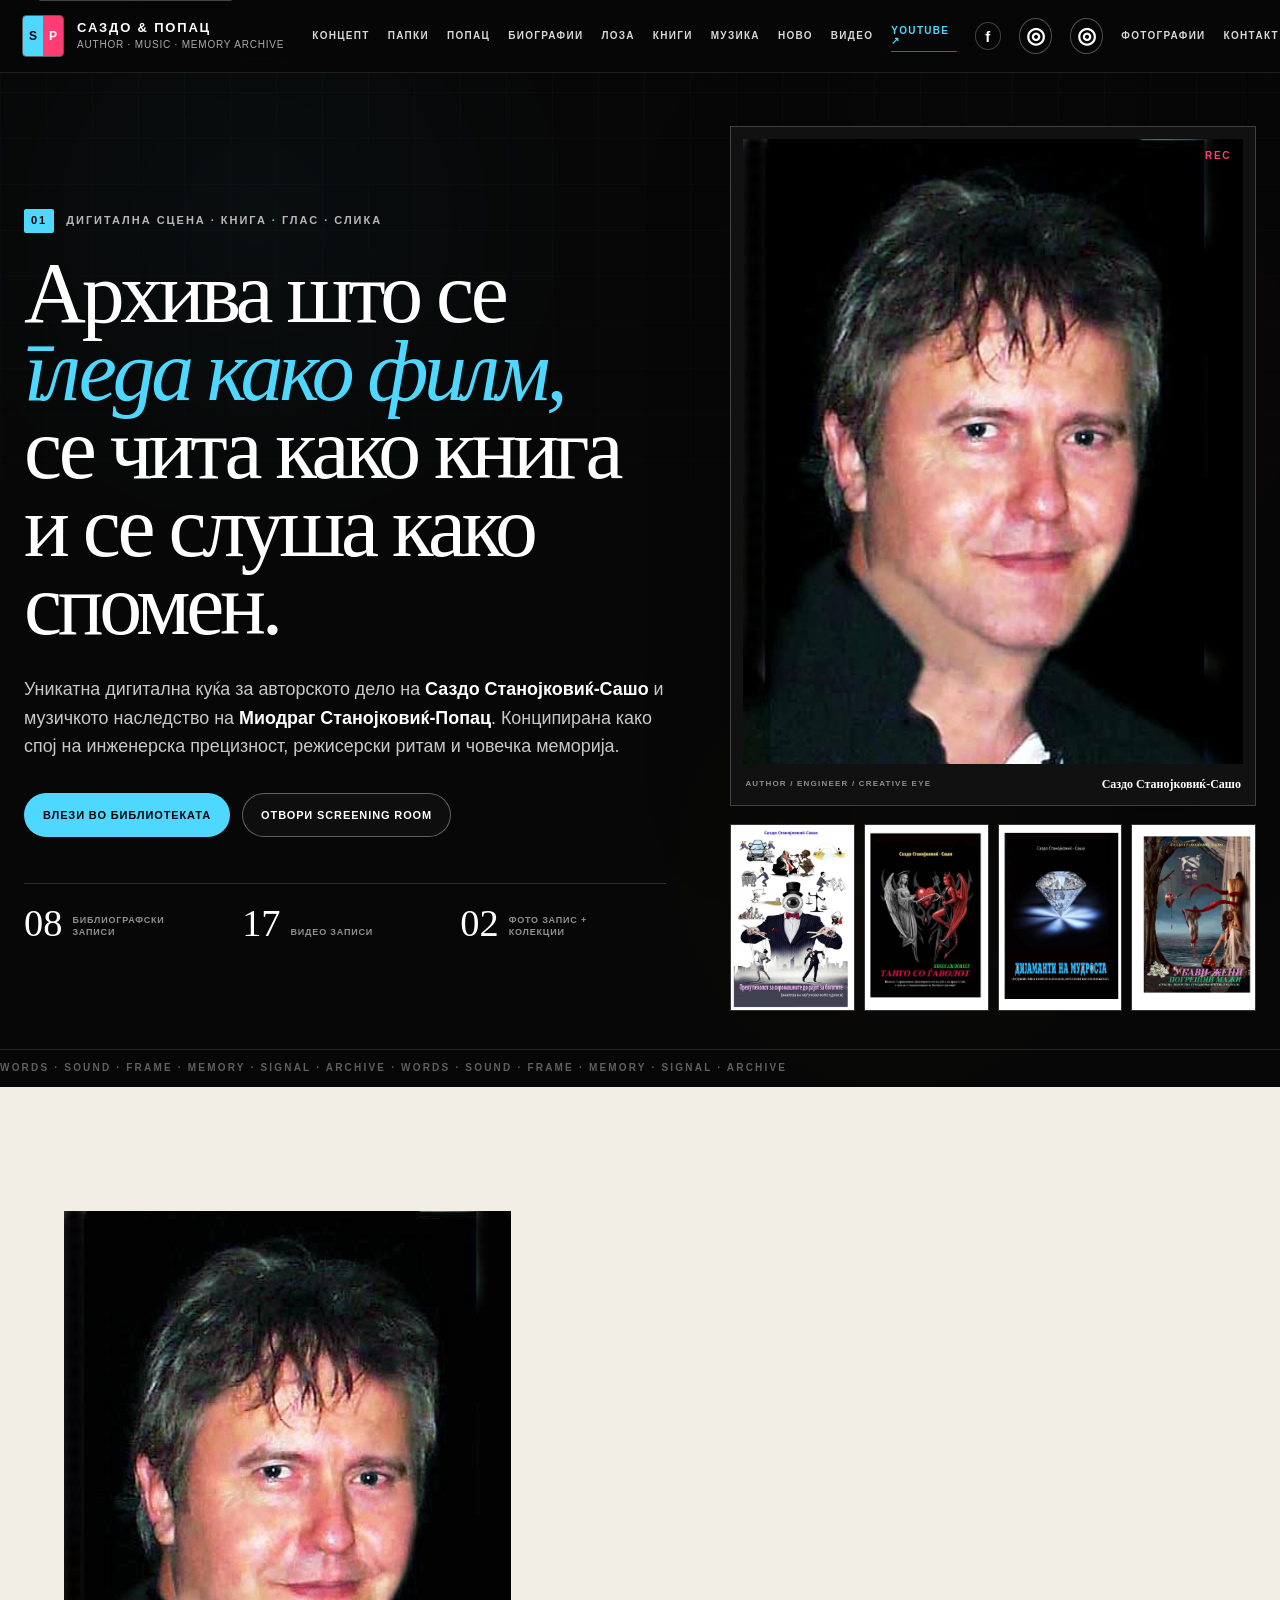
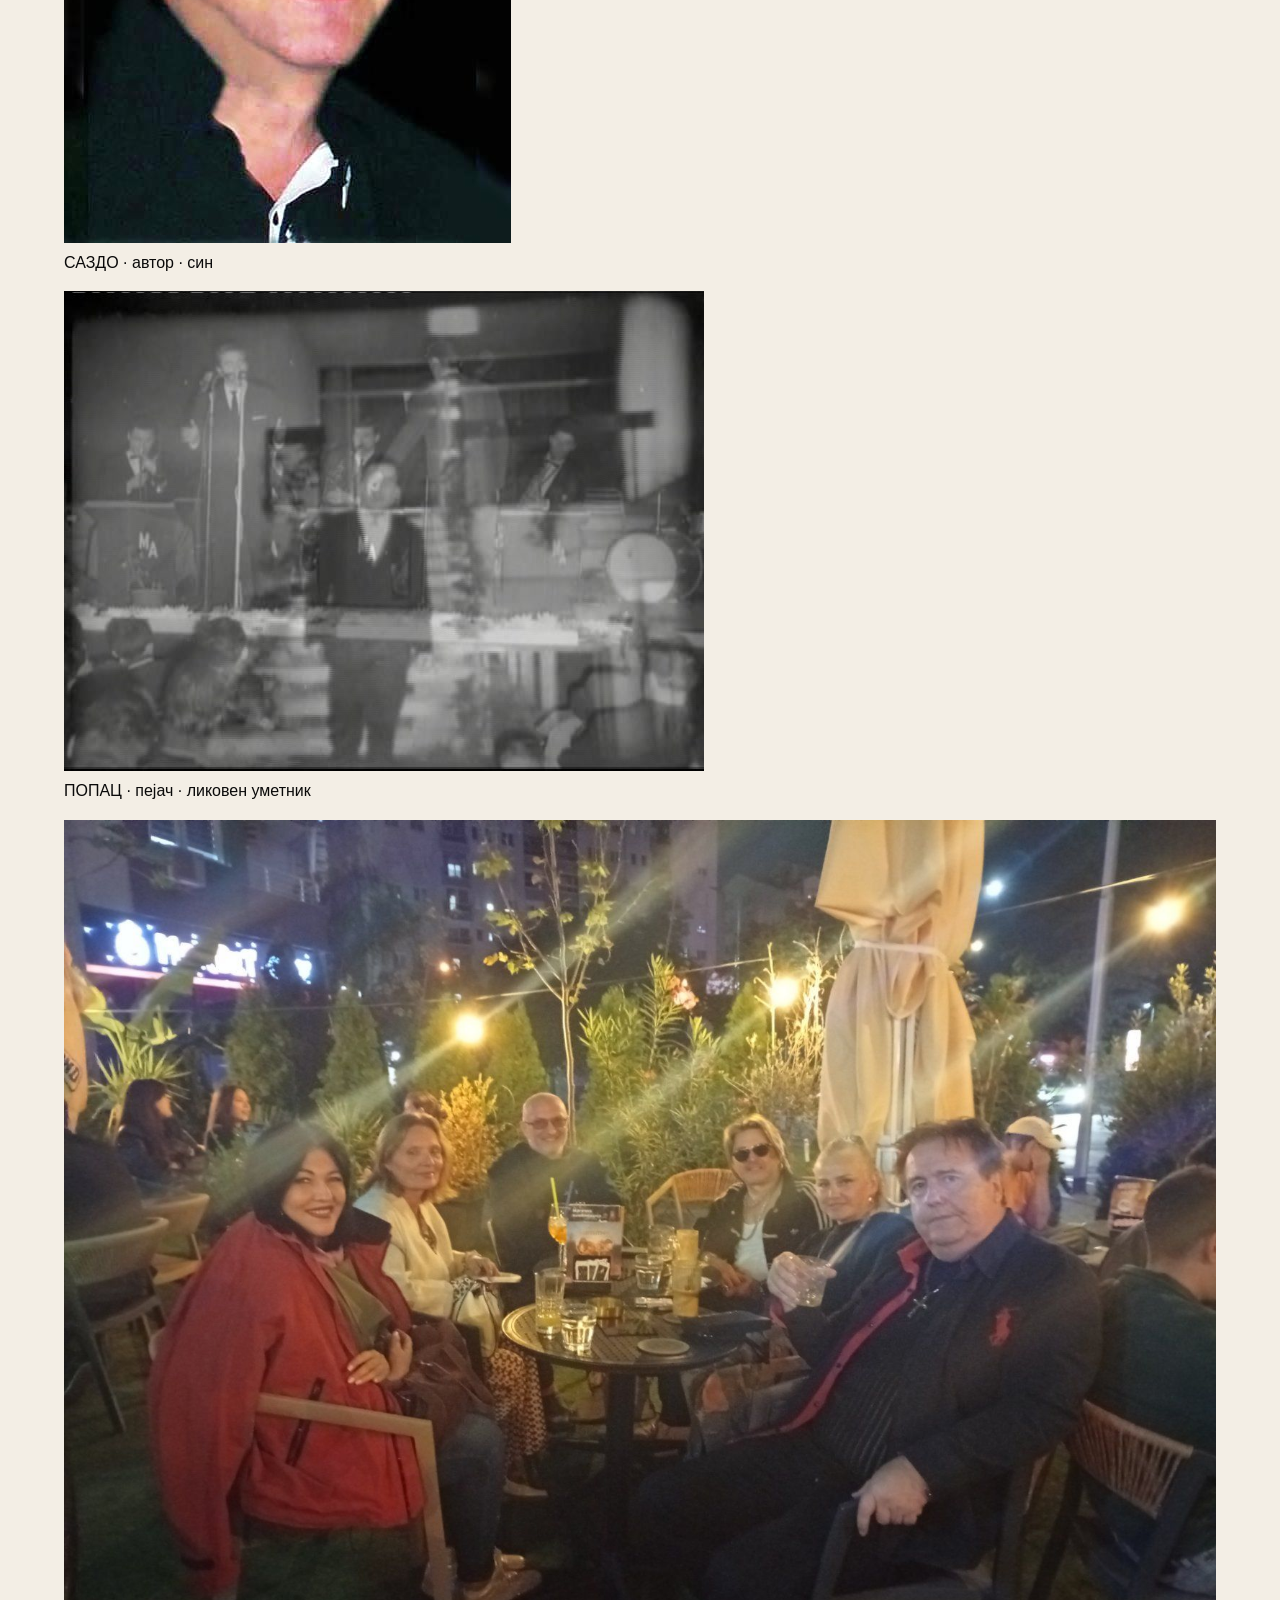
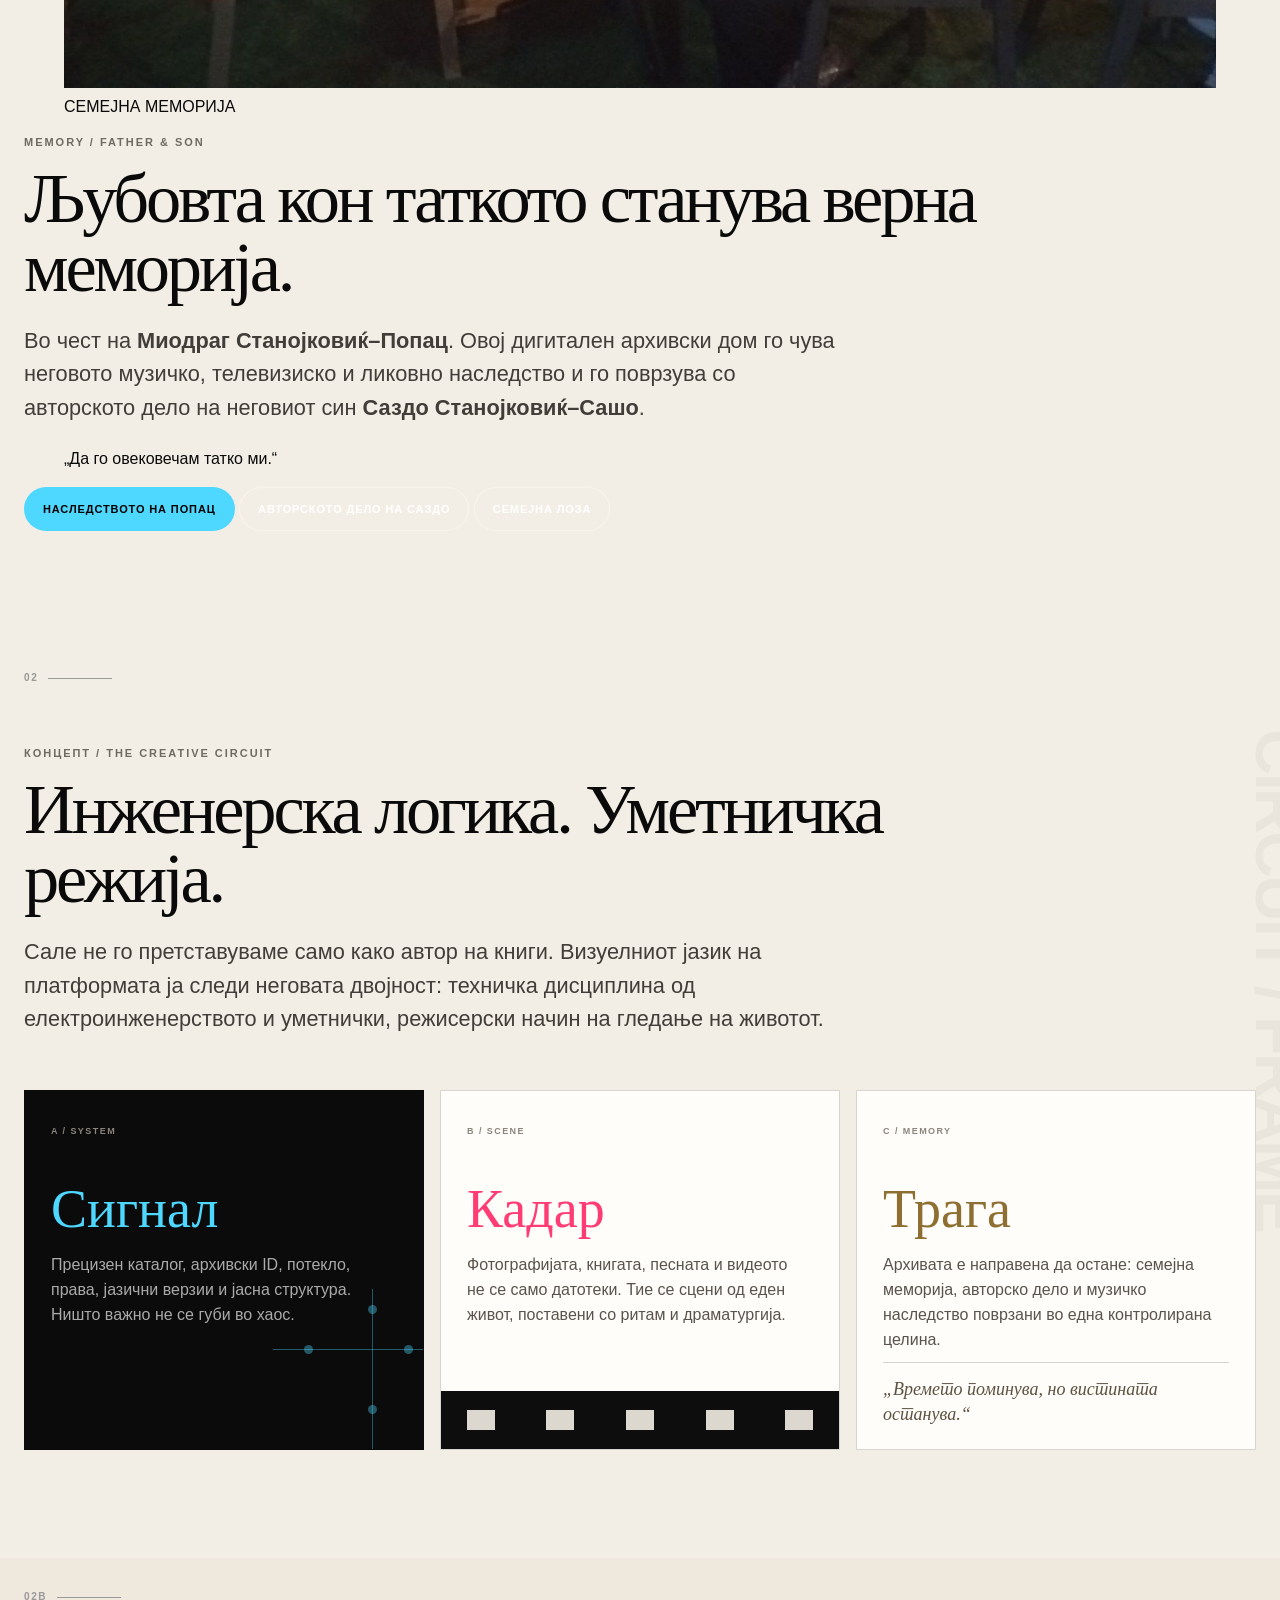
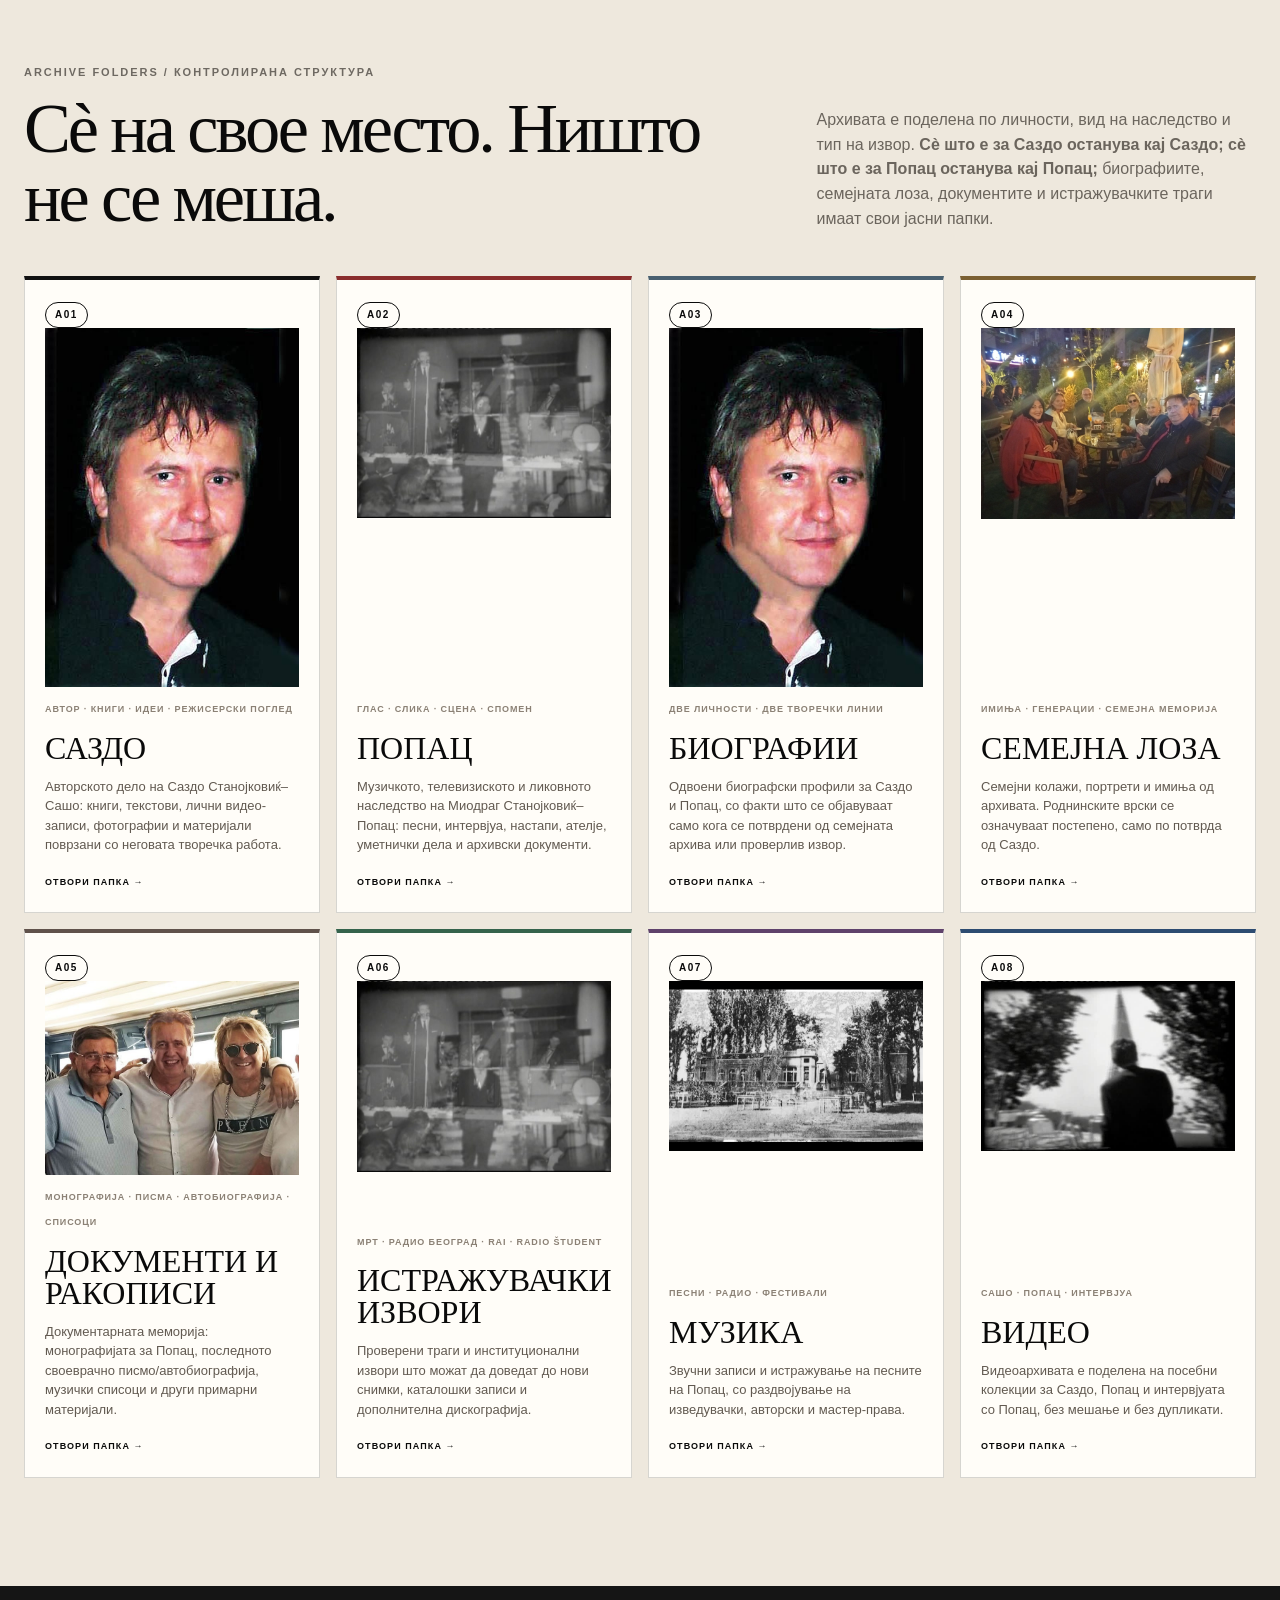
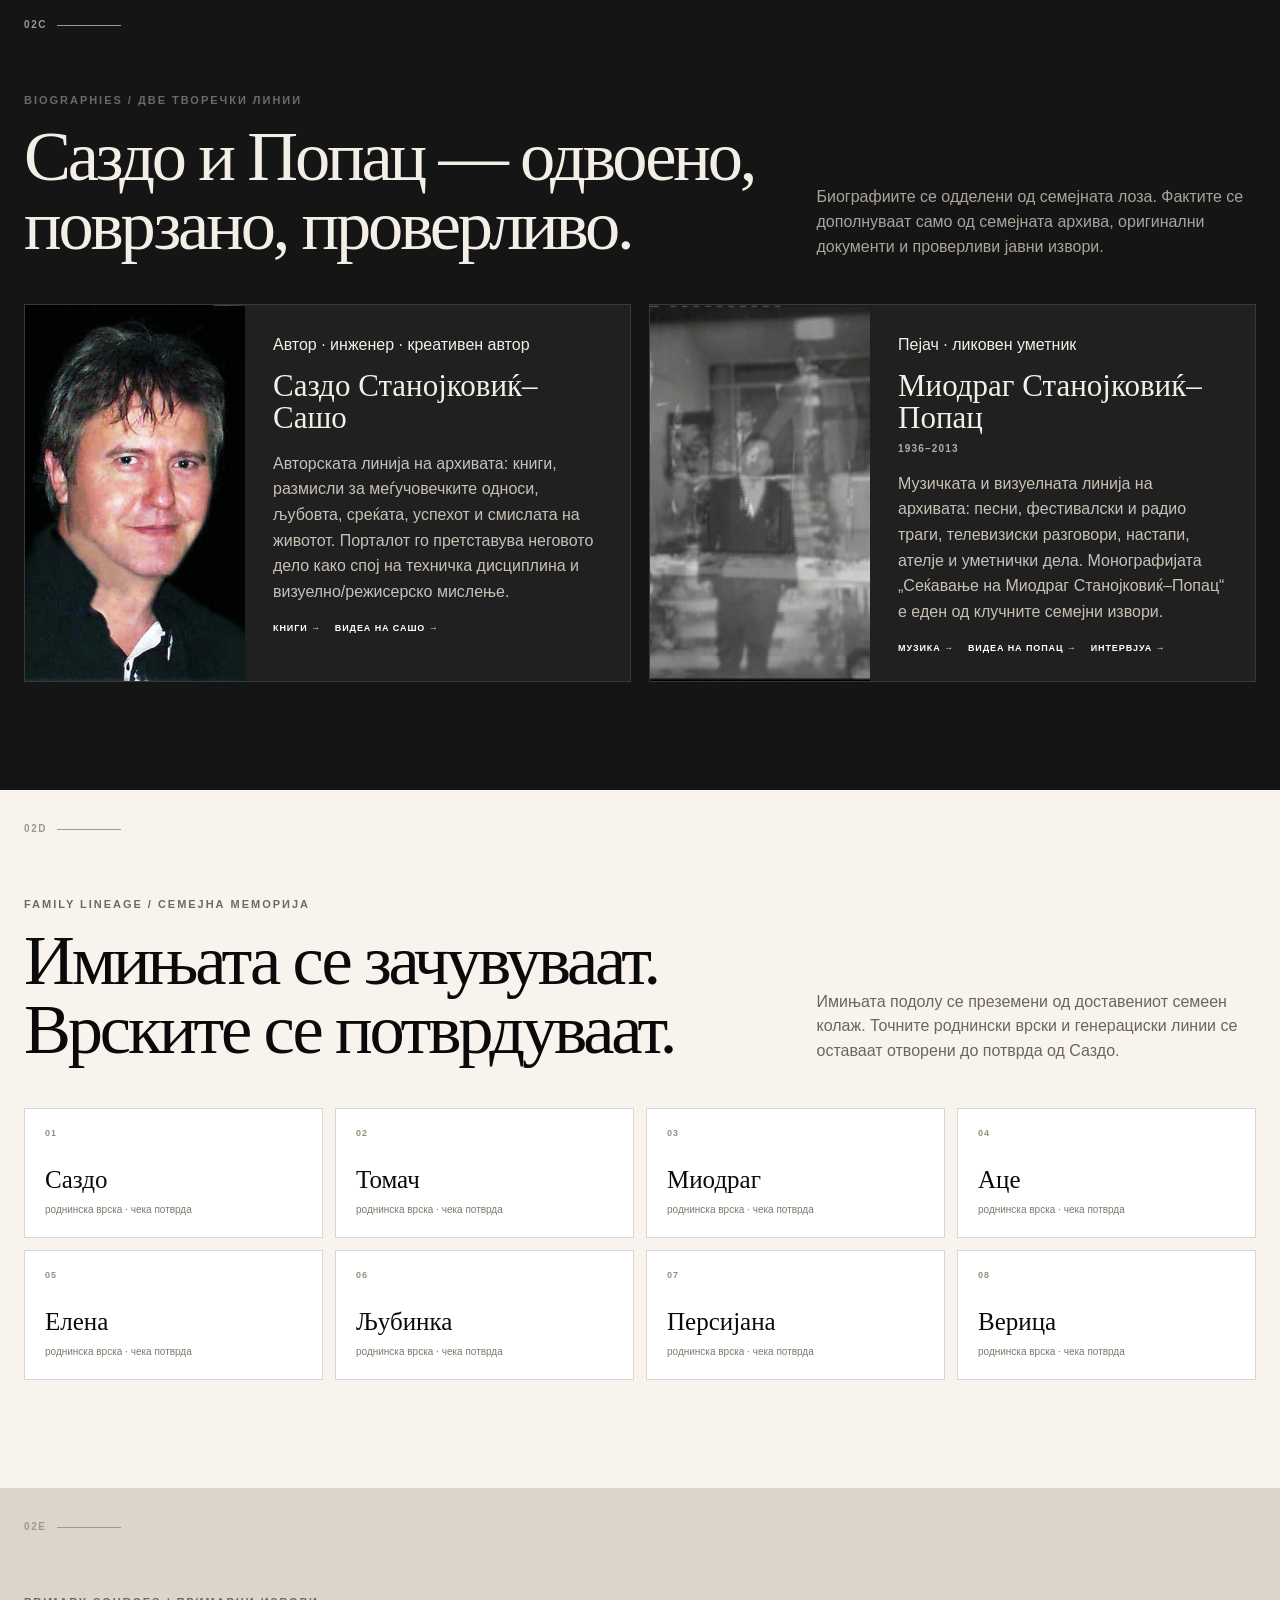
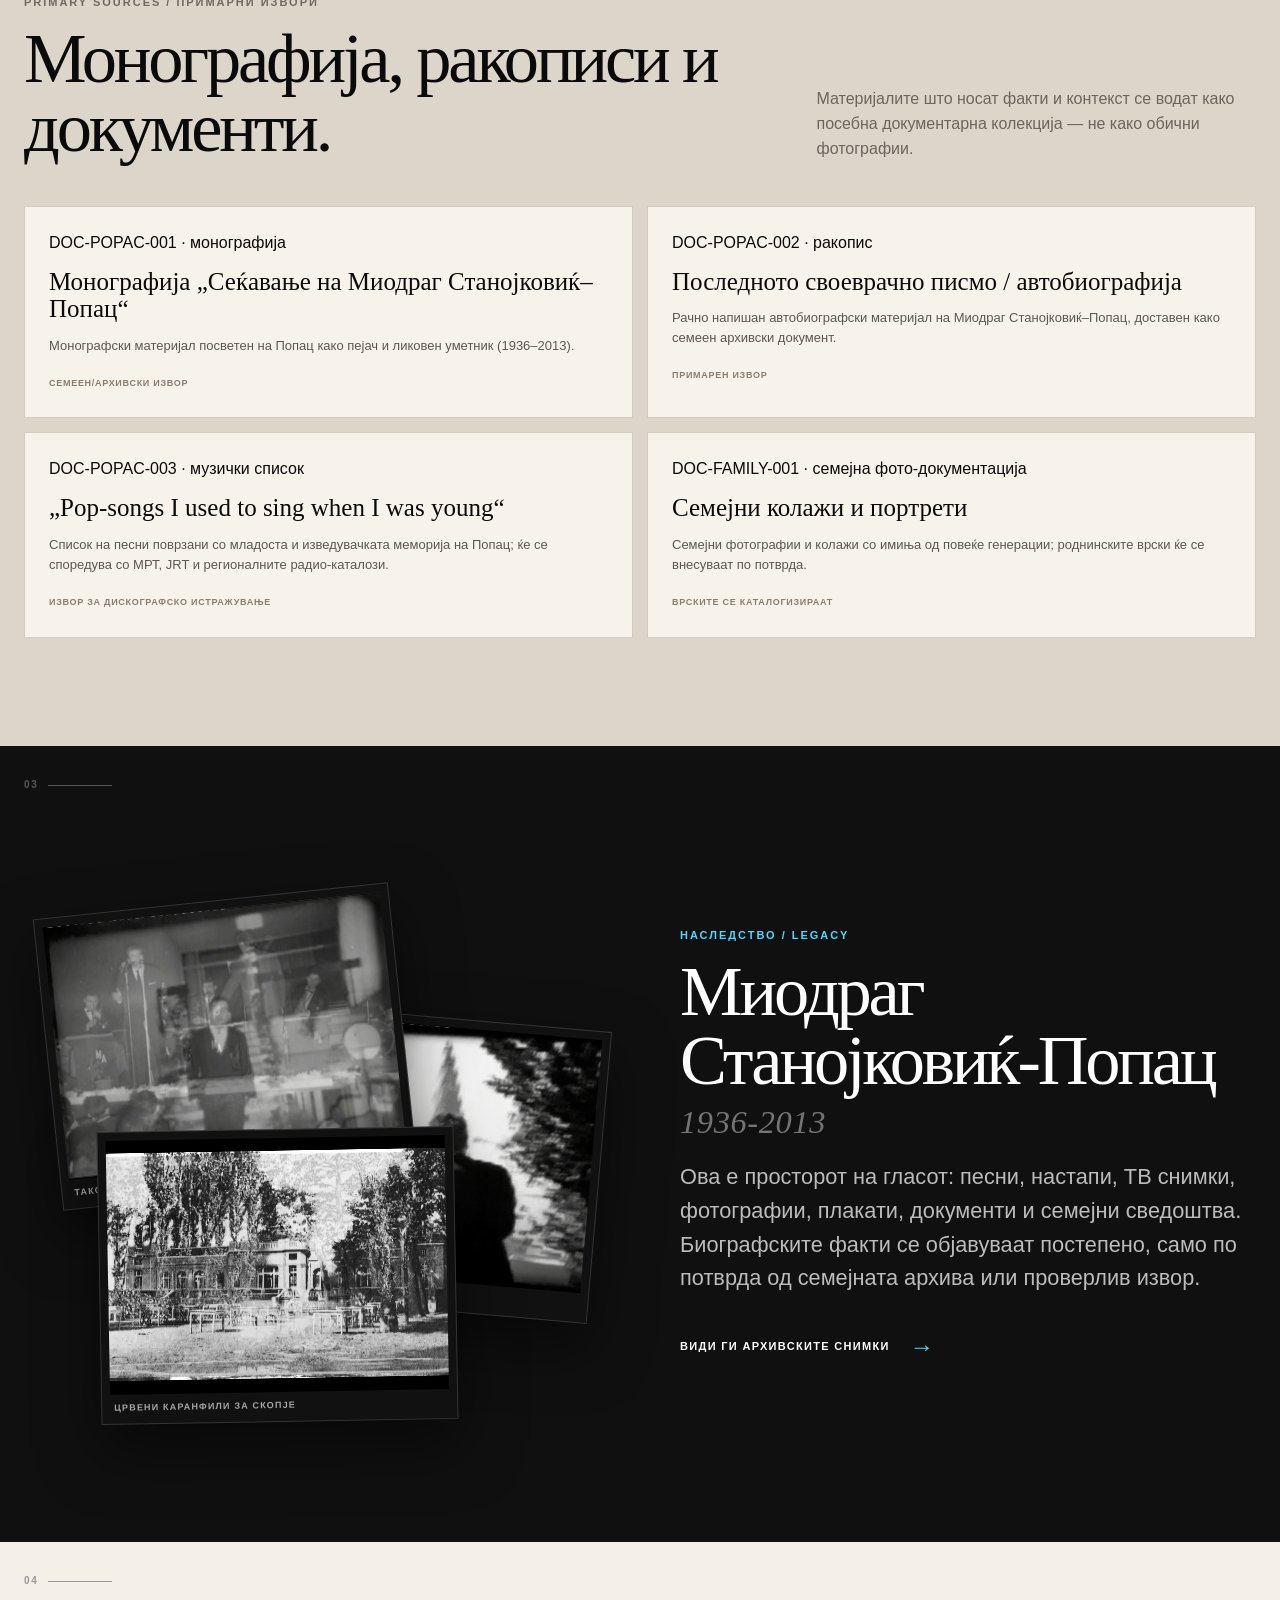
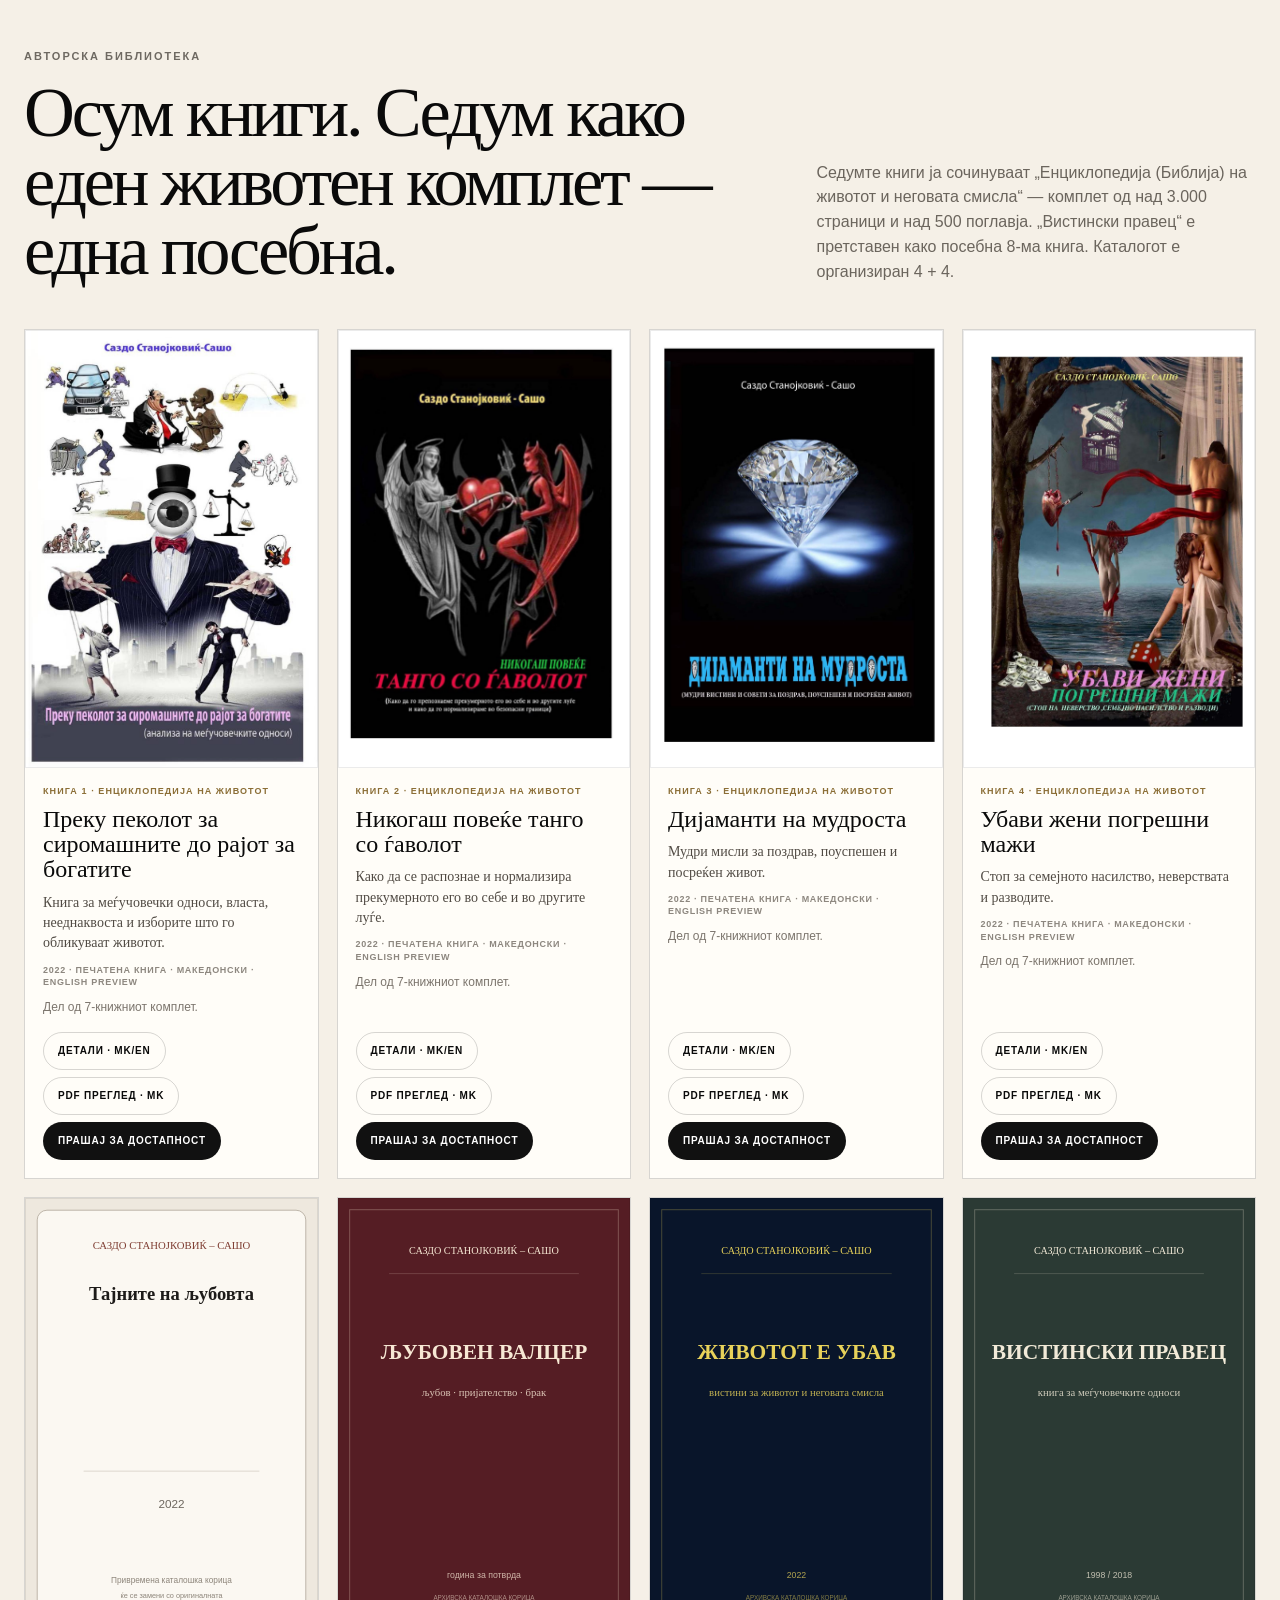
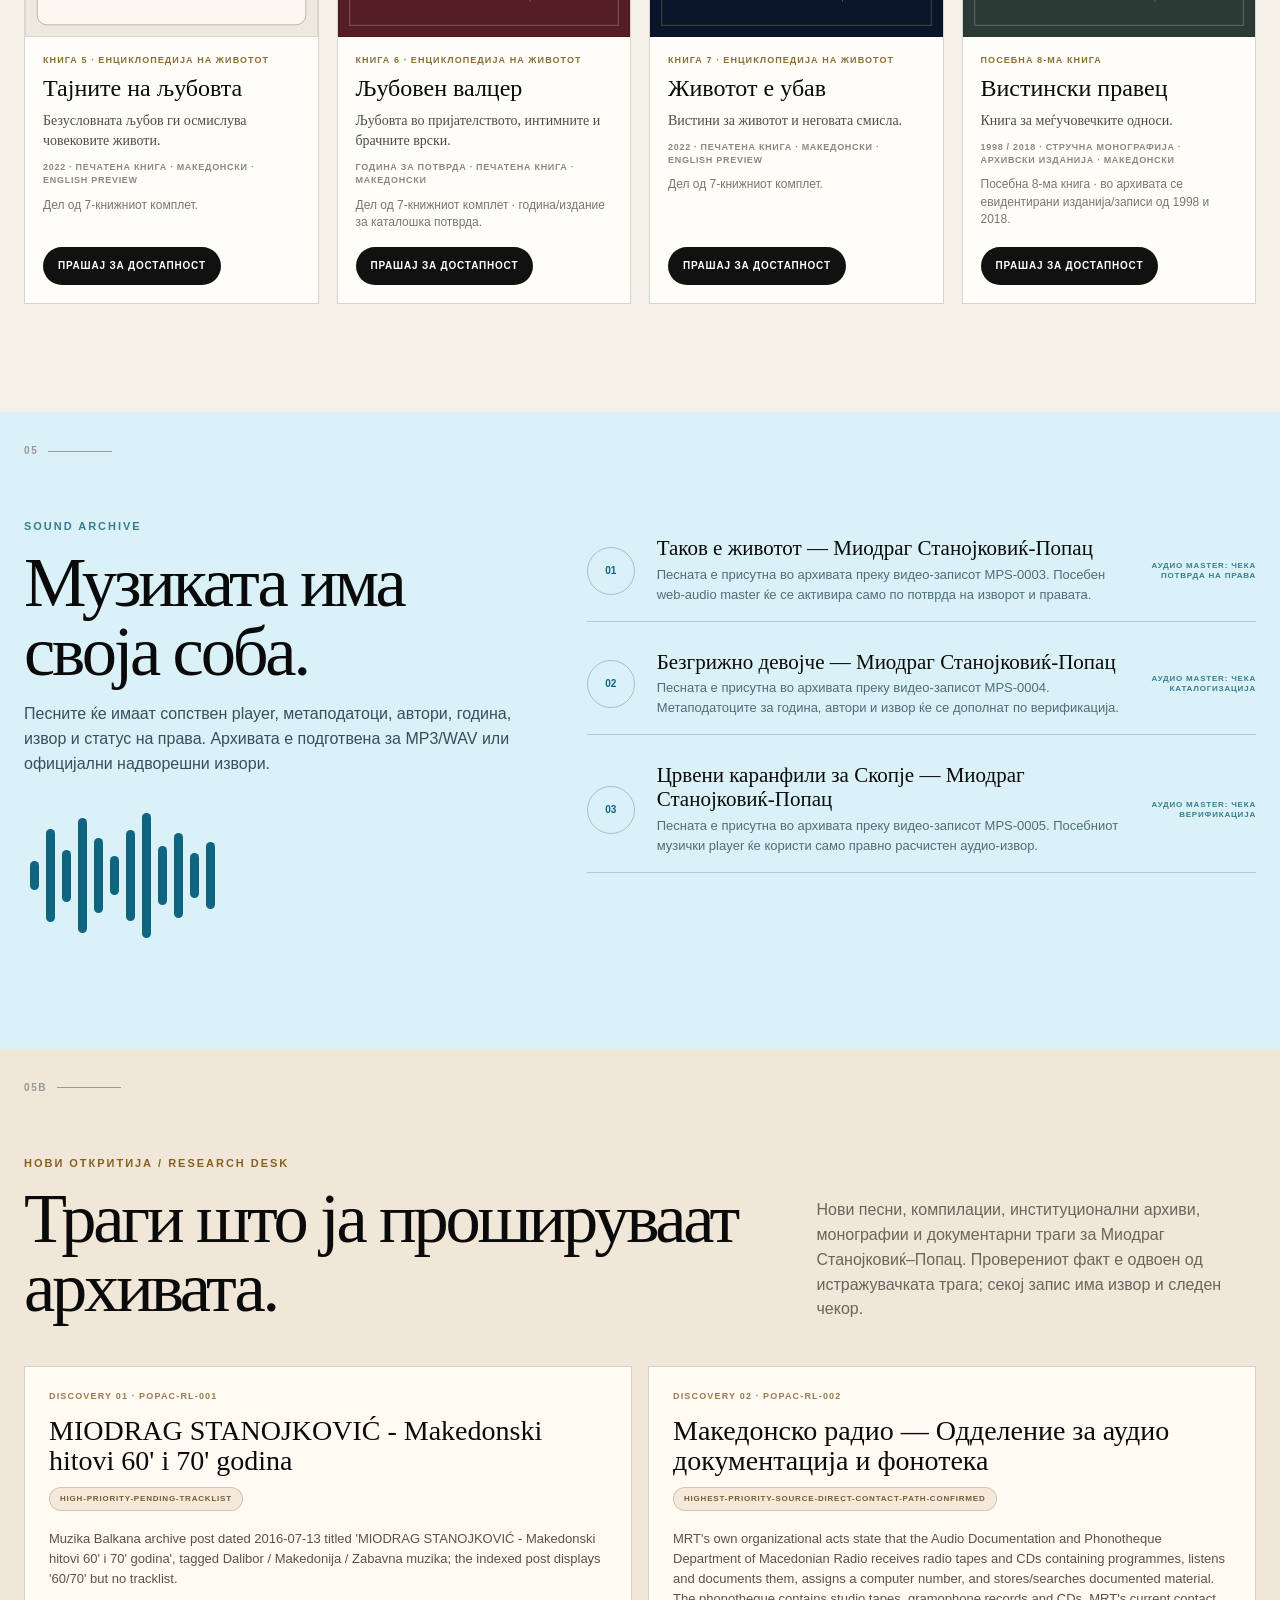
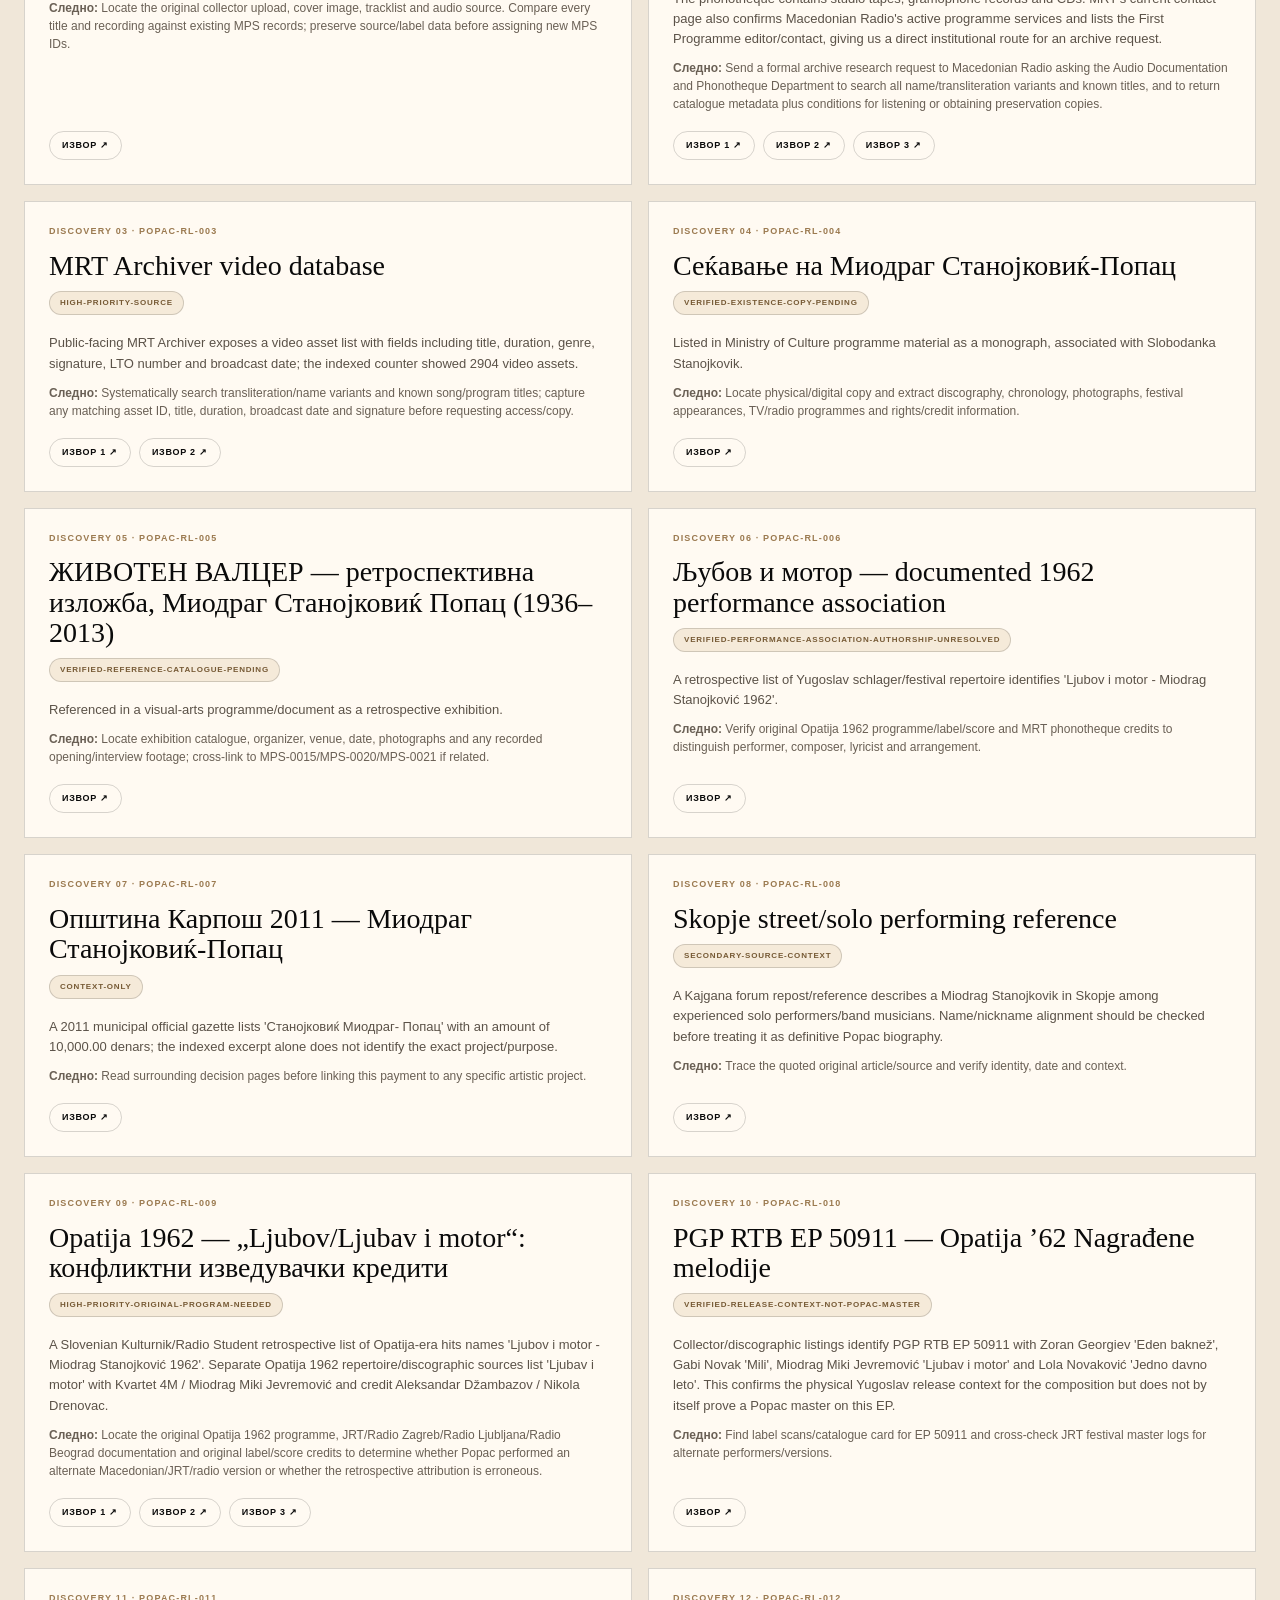
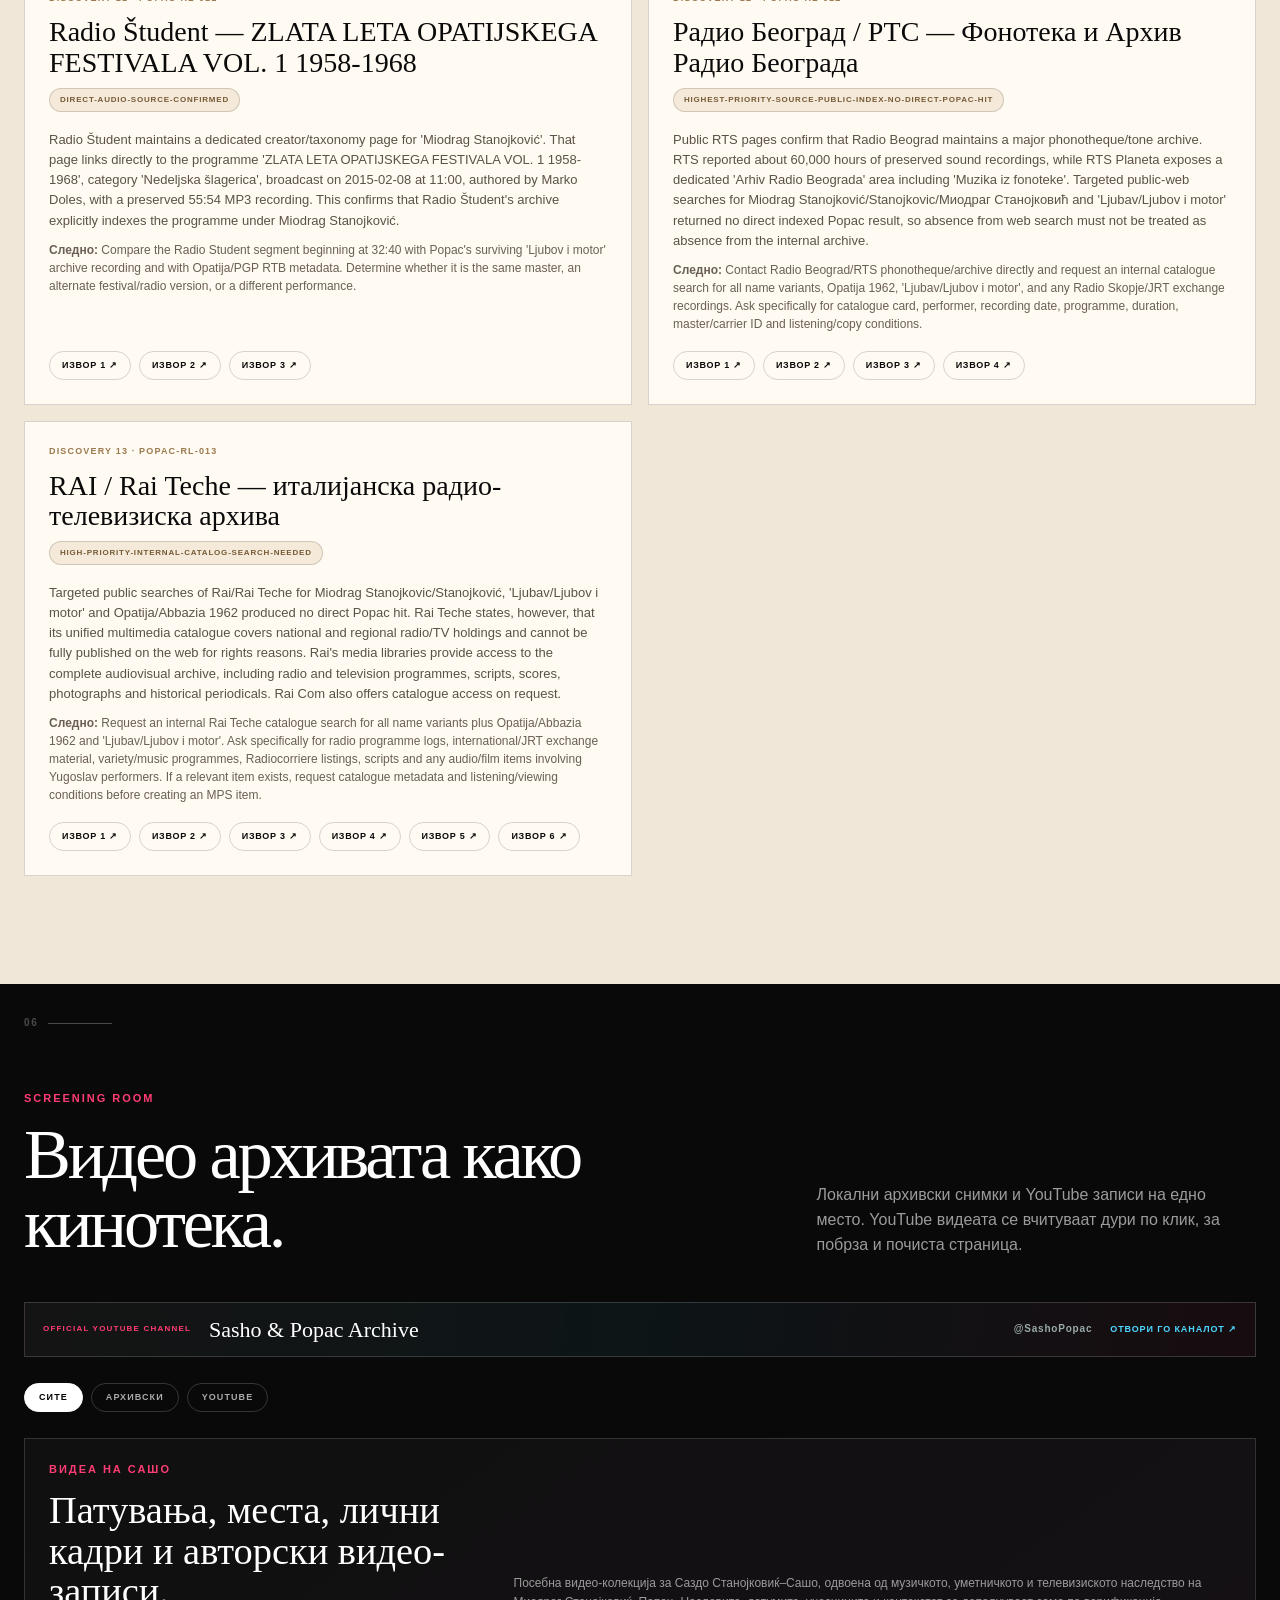
==== index.html @ 2519d6e4 "Add father-son memorial scene and clarified archive ownership" ====
<!doctype html>
<html lang="mk">
<head>
  <meta charset="utf-8">
  <meta name="viewport" content="width=device-width, initial-scale=1">
  <meta name="theme-color" content="#080808">
  <title>Саздо & Попац | Авторска и музичка дигитална архива</title>
  <meta name="description" content="Авторска, музичка, видео и фото архива на Саздо Станојковиќ-Сашо и музичкото наследство на Миодраг Станојковиќ-Попац.">
  <meta name="author" content="Саздо Станојковиќ-Сашо">
  <meta name="DC.title" content="Саздо & Попац — Авторска и музичка дигитална архива">
  <meta name="DC.creator" content="Саздо Станојковиќ-Сашо">
  <meta name="DC.language" content="mk">
  <link rel="canonical" href="https://sazdo-popac-digital-archive.sasostanojkovik-sazdo-popac-digital-archive.workers.dev/">
  <link rel="stylesheet" href="styles.css">
</head>
<body>
  <a class="skip-link" href="#main">Прескокни до содржината</a>

  <header class="site-header" id="top">
    <a class="brand" href="#top" aria-label="Саздо и Попац - почетна">
      <span class="brand-mark" aria-hidden="true"><span>S</span><span>P</span></span>
      <span class="brand-copy"><strong>Саздо & Попац</strong><small>author · music · memory archive</small></span>
    </a>
    <button class="menu-btn" aria-label="Отвори мени" aria-expanded="false"><span></span><span></span></button>
    <nav aria-label="Главна навигација">
      <a href="#vision">Концепт</a>
      <a href="#archive-hub">Папки</a>
      <a href="#legacy">Попац</a>
      <a href="#biographies">Биографии</a>
      <a href="#family-lineage">Лоза</a>
      <a href="#books">Книги</a>
      <a href="#music">Музика</a>
      <a href="#research">Ново</a>
      <a href="#video">Видео</a>
      <a class="youtube-nav-link" href="https://www.youtube.com/@SashoPopac" target="_blank" rel="noopener noreferrer" aria-label="Sasho &amp; Popac Archive на YouTube">YouTube ↗</a>
      <a class="facebook-nav-link" href="https://www.facebook.com/saso.makedonac" target="_blank" rel="noopener noreferrer" aria-label="Facebook профил на Сашо"><span aria-hidden="true">f</span></a>
      <a class="instagram-nav-link" href="https://www.instagram.com/sale.saso/" target="_blank" rel="noopener noreferrer" aria-label="Instagram профил sale.saso"><span aria-hidden="true">◎</span></a>
      <a class="instagram-nav-link" href="https://www.instagram.com/saso86341/" target="_blank" rel="noopener noreferrer" aria-label="Instagram профил saso86341"><span aria-hidden="true">◎</span></a>
      <a href="#photos">Фотографии</a>
      <a href="#contact">Контакт</a>
    </nav>
  </header>

  <main id="main">
    <section class="hero" aria-labelledby="hero-title">
      <div class="hero-grid" aria-hidden="true"></div>
      <div class="hero-noise" aria-hidden="true"></div>
      <div class="hero-copy">
        <p class="kicker"><span>01</span> ДИГИТАЛНА СЦЕНА · КНИГА · ГЛАС · СЛИКА</p>
        <h1 id="hero-title"><span class="hero-line">Архива што се</span><span class="hero-line accent-line">гледа како филм,</span><span class="hero-line">се чита како книга</span><span class="hero-line">и се слуша како спомен.</span></h1>
        <p class="lead">Уникатна дигитална куќа за авторското дело на <strong>Саздо Станојковиќ-Сашо</strong> и музичкото наследство на <strong>Миодраг Станојковиќ-Попац</strong>. Конципирана како спој на инженерска прецизност, режисерски ритам и човечка меморија.</p>
        <div class="hero-actions">
          <a class="btn primary" href="#books">Влези во библиотеката</a>
          <a class="btn ghost" href="#video">Отвори screening room</a>
        </div>
        <div class="hero-stats" aria-label="Статистика на архивата">
          <div><strong id="stat-books">08</strong><span>библиографски записи</span></div>
          <div><strong id="stat-videos">17</strong><span>видео записи</span></div>
          <div><strong id="stat-photos">01</strong><span>фото запис + колекции</span></div>
        </div>
      </div>

      <div class="hero-stage" aria-label="Визуелен портрет на архивата">
        <div class="portrait-frame">
          <div class="frame-corners" aria-hidden="true"></div>
          <img src="assets/images/sasho/sazdo-stanojkovik-profile.jpg" alt="Архивски портрет на Саздо Станојковиќ-Сашо">
          <div class="portrait-caption"><span>AUTHOR / ENGINEER / CREATIVE EYE</span><strong>Саздо Станојковиќ-Сашо</strong></div>
        </div>
        <div class="cover-reel" aria-label="Избрани корици">
          <a href="books/preku-pekolot.html"><img src="assets/images/books/preku-pekolot-front-mk.jpg" alt="Корица: Преку пеколот за сиромашните до рајот на богатите"></a>
          <a href="books/tango-so-gjavolot.html"><img src="assets/images/books/tango-front-mk.jpg" alt="Корица: Никогаш повеќе танго со ѓаволот"></a>
          <a href="books/dijamanti-na-mudrosta.html"><img src="assets/images/books/gems-front-mk.jpg" alt="Корица: Дијаманти на мудроста"></a>
          <a href="books/ubavi-zeni-pogresni-mazi.html"><img src="assets/images/books/beautiful-women-front-mk.jpg" alt="Корица: Убави жени погрешни мажи"></a>
        </div>
      </div>
      <div class="hero-marquee" aria-hidden="true"><span>WORDS · SOUND · FRAME · MEMORY · SIGNAL · ARCHIVE · WORDS · SOUND · FRAME · MEMORY · SIGNAL · ARCHIVE</span></div>
    </section>

    <section id="memorial-home" class="section memorial-home" aria-labelledby="memorial-title">
      <div class="memorial-collage">
        <figure class="memorial-portrait sazdo"><img src="assets/images/sasho/sazdo-stanojkovik-profile.jpg" alt="Саздо Станојковиќ–Сашо"><figcaption>САЗДО · автор · син</figcaption></figure>
        <figure class="memorial-portrait popac"><img src="assets/images/takov-e-zivotot-poster.jpg" alt="Миодраг Станојковиќ–Попац"><figcaption>ПОПАЦ · пејач · ликовен уметник</figcaption></figure>
        <figure class="memorial-family"><img src="assets/images/sasho/archive-photo-mps-0002.jpg" alt="Семејна архивска фотографија"><figcaption>СЕМЕЈНА МЕМОРИЈА</figcaption></figure>
      </div>
      <div class="memorial-copy">
        <p class="eyebrow">MEMORY / FATHER &amp; SON</p>
        <h2 id="memorial-title">Љубовта кон таткото станува верна меморија.</h2>
        <p class="section-lead">Во чест на <strong>Миодраг Станојковиќ–Попац</strong>. Овој дигитален архивски дом го чува неговото музичко, телевизиско и ликовно наследство и го поврзува со авторското дело на неговиот син <strong>Саздо Станојковиќ–Сашо</strong>.</p>
        <blockquote>„Да го овековечам татко ми.“</blockquote>
        <div class="memorial-links">
          <a class="btn primary" href="#legacy">Наследството на Попац</a>
          <a class="btn ghost" href="#books">Авторското дело на Саздо</a>
          <a class="btn ghost" href="#family-lineage">Семејна лоза</a>
        </div>
      </div>
    </section>

    <section id="vision" class="section concept-section">
      <div class="section-index">02</div>
      <div class="section-copy narrow">
        <p class="eyebrow">КОНЦЕПТ / THE CREATIVE CIRCUIT</p>
        <h2>Инженерска логика. Уметничка режија.</h2>
        <p class="section-lead">Сале не го претставуваме само како автор на книги. Визуелниот јазик на платформата ја следи неговата двојност: техничка дисциплина од електроинженерството и уметнички, режисерски начин на гледање на животот.</p>
      </div>
      <div class="duality-grid">
        <article class="duality-card system-card">
          <span class="card-code">A / SYSTEM</span>
          <h3>Сигнал</h3>
          <p>Прецизен каталог, архивски ID, потекло, права, јазични верзии и јасна структура. Ништо важно не се губи во хаос.</p>
          <div class="circuit-art" aria-hidden="true"><i></i><i></i><i></i><i></i></div>
        </article>
        <article class="duality-card scene-card">
          <span class="card-code">B / SCENE</span>
          <h3>Кадар</h3>
          <p>Фотографијата, книгата, песната и видеото не се само датотеки. Тие се сцени од еден живот, поставени со ритам и драматургија.</p>
          <div class="film-art" aria-hidden="true"><i></i><i></i><i></i><i></i><i></i></div>
        </article>
        <article class="duality-card memory-card">
          <span class="card-code">C / MEMORY</span>
          <h3>Трага</h3>
          <p>Архивата е направена да остане: семејна меморија, авторско дело и музичко наследство поврзани во една контролирана целина.</p>
          <blockquote>„Времето поминува, но вистината останува.“</blockquote>
        </article>
      </div>
    </section>

    <section id="archive-hub" class="section archive-hub-section">
      <div class="section-index">02B</div>
      <div class="section-head split-head">
        <div><p class="eyebrow">ARCHIVE FOLDERS / КОНТРОЛИРАНА СТРУКТУРА</p><h2>Сè на свое место. Ништо не се меша.</h2></div>
        <p>Архивата е поделена по личности, вид на наследство и тип на извор. <strong>Сè што е за Саздо останува кај Саздо; сè што е за Попац останува кај Попац;</strong> биографиите, семејната лоза, документите и истражувачките траги имаат свои јасни папки.</p>
      </div>
      <div id="archive-folder-grid" class="archive-folder-grid"></div>
    </section>

    <section id="biographies" class="section biographies-section">
      <div class="section-index">02C</div>
      <div class="section-head split-head">
        <div><p class="eyebrow">BIOGRAPHIES / ДВЕ ТВОРЕЧКИ ЛИНИИ</p><h2>Саздо и Попац — одвоено, поврзано, проверливо.</h2></div>
        <p>Биографиите се одделени од семејната лоза. Фактите се дополнуваат само од семејната архива, оригинални документи и проверливи јавни извори.</p>
      </div>
      <div id="biography-grid" class="biography-grid"></div>
    </section>

    <section id="family-lineage" class="section family-lineage-section">
      <div class="section-index">02D</div>
      <div class="section-head split-head">
        <div><p class="eyebrow">FAMILY LINEAGE / СЕМЕЈНА МЕМОРИЈА</p><h2>Имињата се зачувуваат. Врските се потврдуваат.</h2></div>
        <p id="family-lineage-note"></p>
      </div>
      <div id="family-lineage-grid" class="family-lineage-grid"></div>
    </section>

    <section id="archive-documents" class="section archive-documents-section">
      <div class="section-index">02E</div>
      <div class="section-head split-head">
        <div><p class="eyebrow">PRIMARY SOURCES / ПРИМАРНИ ИЗВОРИ</p><h2>Монографија, ракописи и документи.</h2></div>
        <p>Материјалите што носат факти и контекст се водат како посебна документарна колекција — не како обични фотографии.</p>
      </div>
      <div id="archive-documents-grid" class="archive-documents-grid"></div>
    </section>

    <section id="legacy" class="section legacy-section">
      <div class="section-index">03</div>
      <div class="legacy-visual">
        <div class="poster-stack">
          <figure class="poster-card poster-a"><img src="assets/images/takov-e-zivotot-poster.jpg" alt="Архивски кадар од Таков е животот"><figcaption>Таков е животот</figcaption></figure>
          <figure class="poster-card poster-b"><img src="assets/images/bezgrizno-devojce-poster.jpg" alt="Архивски кадар од Безгрижно девојче"><figcaption>Безгрижно девојче</figcaption></figure>
          <figure class="poster-card poster-c"><img src="assets/images/crveni-karanfili-za-skopje-poster.jpg" alt="Архивски кадар од Црвени каранфили за Скопје"><figcaption>Црвени каранфили за Скопје</figcaption></figure>
        </div>
      </div>
      <div class="legacy-copy">
        <p class="eyebrow">НАСЛЕДСТВО / LEGACY</p>
        <h2>Миодраг Станојковиќ-Попац <span>1936-2013</span></h2>
        <p class="section-lead">Ова е просторот на гласот: песни, настапи, ТВ снимки, фотографии, плакати, документи и семејни сведоштва. Биографските факти се објавуваат постепено, само по потврда од семејната архива или проверлив извор.</p>
        <a class="text-link" href="#video">Види ги архивските снимки <span>→</span></a>
      </div>
    </section>

    <section id="books" class="section books-section">
      <div class="section-index">04</div>
      <div class="section-head split-head">
        <div>
          <p class="eyebrow">АВТОРСКА БИБЛИОТЕКА</p>
          <h2>Осум книги. Седум како еден животен комплет — една посебна.</h2>
        </div>
        <p>Седумте книги ја сочинуваат „Енциклопедија (Библија) на животот и неговата смисла“ — комплет од над 3.000 страници и над 500 поглавја. „Вистински правец“ е претставен како посебна 8-ма книга. Каталогот е организиран 4 + 4.</p>
      </div>
      <div id="books-grid" class="books-grid"></div>
    </section>

    <section id="music" class="section music-section">
      <div class="section-index">05</div>
      <div class="music-stage">
        <div class="music-intro">
          <p class="eyebrow">SOUND ARCHIVE</p>
          <h2>Музиката има своја соба.</h2>
          <p>Песните ќе имаат сопствен player, метаподатоци, автори, година, извор и статус на права. Архивата е подготвена за MP3/WAV или официјални надворешни извори.</p>
          <div class="waveform" aria-hidden="true"><i></i><i></i><i></i><i></i><i></i><i></i><i></i><i></i><i></i><i></i><i></i><i></i></div>
        </div>
        <div id="music-grid" class="music-grid"></div>
      </div>
    </section>

    <section id="research" class="section research-section">
      <div class="section-index">05B</div>
      <div class="section-head split-head">
        <div>
          <p class="eyebrow">НОВИ ОТКРИТИЈА / RESEARCH DESK</p>
          <h2>Траги што ја прошируваат архивата.</h2>
        </div>
        <p>Нови песни, компилации, институционални архиви, монографии и документарни траги за Миодраг Станојковиќ–Попац. Проверениот факт е одвоен од истражувачката трага; секој запис има извор и следен чекор.</p>
      </div>
      <div id="research-grid" class="research-grid"></div>
    </section>

    <section id="video" class="section video-section">
      <div class="section-index">06</div>
      <div class="section-head split-head light-head">
        <div>
          <p class="eyebrow">SCREENING ROOM</p>
          <h2>Видео архивата како кинотека.</h2>
        </div>
        <p>Локални архивски снимки и YouTube записи на едно место. YouTube видеата се вчитуваат дури по клик, за побрза и почиста страница.</p>
      </div>
      <a class="youtube-channel-strip" href="https://www.youtube.com/@SashoPopac" target="_blank" rel="noopener noreferrer" aria-label="Отвори го Sasho &amp; Popac Archive на YouTube">
        <span class="youtube-channel-kicker">OFFICIAL YOUTUBE CHANNEL</span>
        <strong>Sasho &amp; Popac Archive</strong>
        <span class="youtube-channel-handle">@SashoPopac</span>
        <span class="youtube-channel-open">Отвори го каналот ↗</span>
      </a>
      <div class="video-filter" role="group" aria-label="Филтри за видео">
        <button class="filter-chip active" data-filter="all">Сите</button>
        <button class="filter-chip" data-filter="archive">Архивски</button>
        <button class="filter-chip" data-filter="youtube">YouTube</button>
      </div>
      <div id="sasho-videos" class="interview-room sasho-video-room">
        <div class="interview-head">
          <p class="eyebrow">ВИДЕА НА САШО</p>
          <h3>Патувања, места, лични кадри и авторски видео-записи.</h3>
          <p>Посебна видео-колекција за Саздо Станојковиќ–Сашо, одвоена од музичкото, уметничкото и телевизиското наследство на Миодраг Станојковиќ–Попац. Насловите, датумите, учесниците и контекстот се дополнуваат само по верификација.</p>
        </div>
        <div id="sasho-video-grid" class="video-grid interview-grid"></div>
      </div>
      <div id="popac-videos" class="interview-room popac-video-room">
        <div class="interview-head">
          <p class="eyebrow">ВИДЕА НА ПОПАЦ</p>
          <h3>Песни, настапи и архивски музички кадри.</h3>
          <p>Посебна видео-колекција за Миодраг Станојковиќ–Попац, одвоена од видеата на Саздо Станојковиќ–Сашо и од посебната колекција на интервјуа. Насловите, датумите, авторите, учесниците и правата се дополнуваат по верификација.</p>
        </div>
        <div id="popac-video-grid" class="video-grid"></div>
      </div>
      <div id="popac-interviews" class="interview-room">
        <div class="interview-head">
          <p class="eyebrow">ИНТЕРВЈУА НА ПОПАЦ</p>
          <h3>Разговори, сведоштва и архивски интервјуа.</h3>
          <p>Посебна колекција за интервјуа со Миодраг Станојковиќ – Попац. Датумите, емисиите, водителите и останатите учесници се дополнуваат само по верификација.</p>
        </div>
        <div id="interviews-grid" class="video-grid interview-grid"></div>
      </div>
      <div class="screening-subhead">
        <p class="eyebrow">ОСТАНАТА ВИДЕО АРХИВА</p>
      </div>
      <div id="video-grid" class="video-grid"></div>
    </section>

    <section id="photos" class="section photos-section">
      <div class="section-index">07</div>
      <div class="section-head split-head">
        <div>
          <p class="eyebrow">PHOTO ARCHIVE</p>
          <h2>Фотографиите се посебно поглавје.</h2>
        </div>
        <p>Портрети, сцена, семејни моменти, документи и ретки архивски кадри. Секоја слика добива свој ID, опис, датум, место и статус на права кога информациите ќе бидат потврдени.</p>
      </div>
      <div class="photo-layout">
        <div id="gallery-grid" class="gallery"></div>
        <aside class="photo-index" aria-label="Колекции на фотографии">
          <div><span>01</span><strong>Портрети</strong><small>личност · време · карактер</small></div>
          <div><span>02</span><strong>Настапи</strong><small>сцена · публика · момент</small></div>
          <div><span>03</span><strong>Документи</strong><small>плакати · програми · исечоци</small></div>
          <div><span>04</span><strong>Семејна архива</strong><small>лични фотографии · спомени</small></div>
          <a href="#artworks-popac"><span>05</span><strong>Уметнички слики – Попац</strong><small>ателје · дела · старо Скопје</small></a>
        </aside>
      </div>
    </section>

    <section id="archive" class="section archive-section">
      <div class="section-index">08</div>
      <div class="archive-head">
        <p class="eyebrow">ARCHIVE CONTROL ROOM</p>
        <h2>Уметност напред. Архивска дисциплина во позадина.</h2>
      </div>
      <div class="archive-ledger">
        <article><span>01</span><h3>Извор</h3><p>Од каде доаѓа оригиналот и кој го доставил.</p></article>
        <article><span>02</span><h3>Контекст</h3><p>Датум, место, повод, учесници и верзија.</p></article>
        <article><span>03</span><h3>Права</h3><p>Автор, носител, дозвола и јавен статус.</p></article>
        <article><span>04</span><h3>Верзија</h3><p>Еден канонски запис; дупликатите не ја загадуваат архивата.</p></article>
      </div>
    </section>

    <section id="support" class="section support-section">
      <div class="support-copy">
        <p class="eyebrow">SUPPORT THE ARCHIVE</p>
        <h2>Архивата може да живее и да создава вредност.</h2>
        <p>Книги, идни официјални видео-канали, лиценцирање на архивски материјал и поддршка од публика - но секогаш под контрола на Саздо или овластениот носител на правата. Дигиталните изданија, кога ќе се активираат, ќе се испорачуваат како индивидуално лиценцирани дигитални копии со уникатен идентификатор.</p>
        <div class="support-actions"><a class="btn primary" href="#books">Книги</a><a class="btn ghost" href="mailto:sashostanojkovik20@gmail.com?subject=%D0%91%D0%B0%D1%80%D0%B0%D1%9A%D0%B5%20%D0%B7%D0%B0%20%D0%BB%D0%B8%D1%86%D0%B5%D0%BD%D1%86%D0%B0%20%D0%BE%D0%B4%20%D0%B0%D1%80%D1%85%D0%B8%D0%B2%D0%B0%D1%82%D0%B0">Лиценцирање</a></div>
      </div>
      <div class="support-symbol" aria-hidden="true"><span>∞</span><small>memory / continuity</small></div>
    </section>

    <section id="contact" class="section contact-section">
      <div class="section-index">09</div>
      <div>
        <p class="eyebrow">CONTACT / RIGHTS / CONTRIBUTIONS</p>
        <h2>Имате фотографија, снимка, документ или сеќавање?</h2>
        <p class="section-lead">Архивата расте само со проверлив контекст. За книги, дополнување на архивата, медиумски барања и права:</p>
      </div>
      <a class="contact-mail" href="mailto:sashostanojkovik20@gmail.com">sashostanojkovik20@gmail.com <span>↗</span></a>
    </section>
  </main>

  <footer>
    <div class="footer-brand"><strong>САЗДО & ПОПАЦ</strong><span>digital author & music archive</span></div>
    <p>© <span id="year"></span> Саздо & Попац. Сите права задржани, освен каде што е наведено поинаку.</p>\n    <p class="wpa-project-credit">Концепт на дигиталната архива, архитектура, governance framework и развој на платформата: <strong>World Protocol Academy / WPA Institute</strong>, во соработка со Саздо Станојковиќ. Архивските содржини и правата остануваат кај нивните автори, сопственици и релевантни носители на права.</p>
    <a class="youtube-footer-link" href="https://www.youtube.com/@SashoPopac" target="_blank" rel="noopener noreferrer">YOUTUBE ↗</a>
    <a class="facebook-footer-link" href="https://www.facebook.com/saso.makedonac" target="_blank" rel="noopener noreferrer">FACEBOOK · САШО ↗</a>
    <a class="facebook-footer-link" href="https://www.facebook.com/profile.php?id=100027213797291" target="_blank" rel="noopener noreferrer">FACEBOOK · САШО 2 ↗</a>
    <a class="instagram-footer-link" href="https://www.instagram.com/sale.saso/" target="_blank" rel="noopener noreferrer">INSTAGRAM · SALE.SASO ↗</a>
    <a class="instagram-footer-link" href="https://www.instagram.com/saso86341/" target="_blank" rel="noopener noreferrer">INSTAGRAM · SASO86341 ↗</a>
    <a href="#top">TOP ↑</a>
  </footer>

  <dialog id="lightbox" class="lightbox" aria-label="Преглед на фотографија">
    <button class="lightbox-close" aria-label="Затвори">×</button>
    <img id="lightbox-image" alt="">
    <div class="lightbox-copy"><strong id="lightbox-title"></strong><p id="lightbox-description"></p></div>
  </dialog>

  <script src="script.js"></script>
  <script src="canonical-youtube.js"></script>
</body>
</html>
---- styles.css ----
:root{
  --ink:#0a0a0a;
  --ink-soft:#141414;
  --paper:#f3eee5;
  --paper-2:#e9e2d7;
  --muted:#8f8a82;
  --line:rgba(255,255,255,.14);
  --line-dark:rgba(10,10,10,.16);
  --cyan:#4ed7ff;
  --magenta:#ff3c74;
  --amber:#f4c86a;
  --cream:#fff9ee;
  --max:1240px;
  --radius:28px;
  --shadow:0 24px 80px rgba(0,0,0,.22);
}
*{box-sizing:border-box}
html{scroll-behavior:smooth;background:var(--ink)}
body{margin:0;background:var(--paper);color:var(--ink);font-family:Arial,Helvetica,sans-serif;line-height:1.55;overflow-x:hidden}
a{color:inherit}
img{max-width:100%}
button,input{font:inherit}
::selection{background:var(--cyan);color:#000}
.skip-link{position:fixed;left:18px;top:18px;z-index:9999;transform:translateY(-140%);background:#fff;color:#000;padding:10px 14px;border-radius:999px;text-decoration:none;font-weight:800}.skip-link:focus{transform:none}

.site-header{position:fixed;top:0;left:0;right:0;z-index:100;display:flex;align-items:center;justify-content:space-between;gap:28px;padding:15px max(22px,calc((100vw - var(--max))/2));background:rgba(7,7,7,.82);border-bottom:1px solid rgba(255,255,255,.1);backdrop-filter:blur(18px);color:#fff}
.brand{display:flex;align-items:center;gap:13px;text-decoration:none;min-width:max-content}.brand-mark{width:42px;height:42px;display:grid;grid-template-columns:1fr 1fr;border:1px solid rgba(255,255,255,.34);overflow:hidden;border-radius:4px}.brand-mark span{display:grid;place-items:center;font-weight:900;font-size:12px}.brand-mark span:first-child{background:var(--cyan);color:#000}.brand-mark span:last-child{background:var(--magenta);color:#fff}.brand-copy strong,.brand-copy small{display:block}.brand-copy strong{font:800 13px/1 Arial,sans-serif;letter-spacing:.14em;text-transform:uppercase}.brand-copy small{font:500 10px/1.3 Arial,sans-serif;letter-spacing:.08em;color:#aaa;margin-top:4px;text-transform:uppercase}
.site-header nav{display:flex;align-items:center;gap:18px}.site-header nav a{position:relative;text-decoration:none;font:700 10px/1 Arial,sans-serif;letter-spacing:.13em;text-transform:uppercase;color:#d7d7d7;padding:8px 0}.site-header nav a::after{content:"";position:absolute;left:0;bottom:2px;width:0;height:1px;background:var(--cyan);transition:width .25s ease}.site-header nav a:hover::after,.site-header nav a:focus-visible::after{width:100%}.menu-btn{display:none;width:42px;height:42px;border:1px solid rgba(255,255,255,.25);background:transparent;border-radius:50%;place-items:center;gap:4px}.menu-btn span{display:block;width:16px;height:1px;background:#fff}

.hero{position:relative;min-height:100svh;background:#070707;color:#fff;padding:126px max(24px,calc((100vw - var(--max))/2)) 76px;display:grid;grid-template-columns:minmax(0,1.1fr) minmax(340px,.9fr);gap:64px;align-items:center;overflow:hidden}
.hero-grid{position:absolute;inset:0;opacity:.18;background-image:linear-gradient(rgba(255,255,255,.12) 1px,transparent 1px),linear-gradient(90deg,rgba(255,255,255,.12) 1px,transparent 1px);background-size:46px 46px;mask-image:linear-gradient(to bottom,rgba(0,0,0,.85),transparent 78%)}
.hero-noise{position:absolute;inset:0;pointer-events:none;opacity:.15;background-image:radial-gradient(circle at 20% 20%,rgba(78,215,255,.24),transparent 26%),radial-gradient(circle at 85% 35%,rgba(255,60,116,.18),transparent 23%),radial-gradient(circle at 70% 80%,rgba(244,200,106,.12),transparent 24%)}
.hero-copy,.hero-stage{position:relative;z-index:2}.kicker,.eyebrow{font:800 11px/1.25 Arial,sans-serif;letter-spacing:.18em;text-transform:uppercase}.kicker{display:flex;gap:12px;align-items:center;color:#b8b8b8}.kicker span{color:#000;background:var(--cyan);padding:5px 7px;border-radius:2px}
.hero h1{font-family:Georgia,"Times New Roman",serif;font-weight:400;font-size:clamp(48px,6.7vw,92px);line-height:.91;letter-spacing:-.05em;margin:22px 0 30px;max-width:900px}.hero-line{display:block}.accent-line{color:var(--cyan);font-style:italic}.hero .lead{max-width:780px;color:#c8c8c8;font-size:clamp(16px,1.4vw,20px);line-height:1.6}.hero .lead strong{color:#fff;font-weight:700}.hero-actions{display:flex;gap:12px;flex-wrap:wrap;margin-top:32px}.btn{display:inline-flex;align-items:center;justify-content:center;min-height:44px;padding:12px 18px;border-radius:999px;text-decoration:none;font:800 11px/1 Arial,sans-serif;letter-spacing:.08em;text-transform:uppercase;border:1px solid transparent;transition:transform .2s ease,background .2s ease,border-color .2s ease}.btn:hover{transform:translateY(-2px)}.btn.primary{background:var(--cyan);color:#000}.btn.ghost{border-color:rgba(255,255,255,.34);color:#fff;background:rgba(255,255,255,.03)}.btn.secondary{border-color:var(--line-dark);color:var(--ink);background:transparent}.btn.small{min-height:38px;padding:10px 14px;font-size:10px}
.hero-stats{display:grid;grid-template-columns:repeat(3,minmax(0,1fr));gap:12px;margin-top:46px;padding-top:24px;border-top:1px solid rgba(255,255,255,.16)}.hero-stats div{display:flex;gap:10px;align-items:flex-end}.hero-stats strong{font:400 clamp(28px,3vw,48px)/.8 Georgia,serif;color:#fff}.hero-stats span{font:700 9px/1.3 Arial,sans-serif;text-transform:uppercase;letter-spacing:.09em;color:#8f8f8f;max-width:110px}
.hero-stage{display:grid;grid-template-columns:1fr;gap:18px;align-self:center}.portrait-frame{position:relative;border:1px solid rgba(255,255,255,.2);padding:12px;background:#111;box-shadow:var(--shadow);overflow:hidden}.portrait-frame::before{content:"REC";position:absolute;top:24px;right:24px;z-index:2;color:var(--magenta);font:800 10px/1 Arial,sans-serif;letter-spacing:.16em}.portrait-frame img{display:block;width:100%;aspect-ratio:4/5;object-fit:cover;object-position:center top;filter:contrast(1.02) saturate(.9)}.portrait-caption{display:flex;justify-content:space-between;gap:12px;align-items:center;padding:13px 2px 2px}.portrait-caption span{font:700 8px/1.2 Arial,sans-serif;letter-spacing:.15em;color:#8e8e8e}.portrait-caption strong{font:600 12px/1.2 Georgia,serif}.frame-corners::before,.frame-corners::after{content:"";position:absolute;width:35px;height:35px;border-color:var(--cyan)}.frame-corners::before{left:20px;top:20px;border-left:2px solid var(--cyan);border-top:2px solid var(--cyan)}.frame-corners::after{right:20px;bottom:58px;border-right:2px solid var(--magenta);border-bottom:2px solid var(--magenta)}
.cover-reel{display:grid;grid-template-columns:repeat(4,1fr);gap:9px}.cover-reel a{display:block;position:relative;overflow:hidden;border:1px solid rgba(255,255,255,.15);background:#111;aspect-ratio:2/3}.cover-reel a::after{content:"";position:absolute;inset:0;border:1px solid transparent;transition:border-color .2s ease}.cover-reel a:hover::after{border-color:var(--cyan)}.cover-reel img{width:100%;height:100%;object-fit:cover;display:block;transition:transform .35s ease,filter .35s ease}.cover-reel a:hover img{transform:scale(1.04);filter:saturate(1.12)}
.hero-marquee{position:absolute;left:0;right:0;bottom:0;border-top:1px solid rgba(255,255,255,.12);height:38px;display:flex;align-items:center;overflow:hidden;white-space:nowrap}.hero-marquee span{font:800 10px/1 Arial,sans-serif;letter-spacing:.22em;color:#5f5f5f;animation:marquee 28s linear infinite}@keyframes marquee{to{transform:translateX(-50%)}}

.section{position:relative;padding:108px max(24px,calc((100vw - var(--max))/2));overflow:hidden}.section-index{position:absolute;top:34px;left:max(24px,calc((100vw - var(--max))/2));font:800 10px/1 Arial,sans-serif;letter-spacing:.16em;color:#999}.section-index::after{content:"";display:inline-block;width:64px;height:1px;background:currentColor;margin-left:10px;vertical-align:middle}.eyebrow{color:#6e6962;margin:0 0 14px}.section h2{font-family:Georgia,"Times New Roman",serif;font-weight:400;font-size:clamp(40px,5.5vw,74px);line-height:.98;letter-spacing:-.045em;margin:0}.section-lead{font-size:clamp(18px,1.7vw,23px);line-height:1.55;max-width:820px;color:#413d38}.narrow{max-width:950px}

.concept-section{background:var(--paper)}.concept-section::after{content:"CIRCUIT / FRAME";position:absolute;right:-30px;top:90px;writing-mode:vertical-rl;font:900 64px/1 Arial,sans-serif;letter-spacing:-.04em;color:rgba(10,10,10,.035);pointer-events:none}.duality-grid{display:grid;grid-template-columns:repeat(3,1fr);gap:16px;margin-top:54px}.duality-card{position:relative;min-height:360px;border:1px solid var(--line-dark);padding:26px;overflow:hidden;background:#fffdf9}.duality-card h3{font:400 54px/.95 Georgia,serif;margin:42px 0 18px}.duality-card p{max-width:340px;color:#59534d}.card-code{font:800 9px/1 Arial,sans-serif;letter-spacing:.16em;color:#8b857d}.system-card{background:#0b0b0b;color:#fff}.system-card p{color:#aaa}.system-card h3{color:var(--cyan)}.scene-card h3{color:var(--magenta)}.memory-card h3{color:#8d6f32}.memory-card blockquote{position:absolute;left:26px;right:26px;bottom:22px;margin:0;padding-top:14px;border-top:1px solid var(--line-dark);font:italic 18px/1.4 Georgia,serif;color:#5d5141}.circuit-art{position:absolute;right:-10px;bottom:-20px;width:180px;height:180px}.circuit-art::before,.circuit-art::after,.circuit-art i{content:"";position:absolute;background:var(--cyan);opacity:.38}.circuit-art::before{width:1px;height:160px;right:60px;top:0}.circuit-art::after{height:1px;width:160px;right:0;top:60px}.circuit-art i{width:9px;height:9px;border-radius:50%}.circuit-art i:nth-child(1){right:56px;top:16px}.circuit-art i:nth-child(2){right:20px;top:56px}.circuit-art i:nth-child(3){right:56px;top:116px}.circuit-art i:nth-child(4){right:120px;top:56px}.film-art{position:absolute;left:0;right:0;bottom:0;height:58px;background:#0d0d0d;display:flex;align-items:center;justify-content:space-around}.film-art i{width:28px;height:20px;background:var(--paper);opacity:.9}

.legacy-section{background:#101010;color:#fff;display:grid;grid-template-columns:1fr 1fr;gap:80px;align-items:center}.legacy-section .section-index{color:#555}.legacy-section .eyebrow{color:var(--cyan)}.legacy-section h2 span{display:block;color:#747474;font-style:italic;font-size:.46em;letter-spacing:.02em;margin-top:12px}.legacy-section .section-lead{color:#bcbcbc}.poster-stack{position:relative;min-height:580px}.poster-card{position:absolute;margin:0;width:62%;background:#111;border:1px solid rgba(255,255,255,.15);padding:8px;box-shadow:0 25px 60px rgba(0,0,0,.5)}.poster-card img{display:block;width:100%;aspect-ratio:4/3;object-fit:cover}.poster-card figcaption{padding:8px 4px 2px;font:700 9px/1.2 Arial,sans-serif;letter-spacing:.13em;text-transform:uppercase;color:#a6a6a6}.poster-a{left:4%;top:8%;transform:rotate(-6deg);z-index:3}.poster-b{right:0;top:28%;transform:rotate(5deg);z-index:2}.poster-c{left:13%;bottom:2%;transform:rotate(-1deg);z-index:4}.text-link{display:inline-flex;align-items:center;gap:20px;margin-top:18px;text-decoration:none;font:800 11px/1 Arial,sans-serif;letter-spacing:.12em;text-transform:uppercase}.text-link span{font-size:24px;color:var(--cyan)}

.books-section{background:#f5f0e7}.split-head{display:grid;grid-template-columns:1.25fr .75fr;gap:60px;align-items:end;margin-bottom:44px}.split-head>p{margin:0;color:#6b655d}.books-grid{display:grid;grid-template-columns:repeat(4,minmax(0,1fr));gap:18px}.book-card{position:relative;display:flex;flex-direction:column;background:#fffdf8;border:1px solid var(--line-dark);overflow:hidden;min-width:0;transition:transform .25s ease,box-shadow .25s ease}.book-card:hover{transform:translateY(-6px);box-shadow:0 28px 50px rgba(29,22,13,.12)}.book-cover{position:relative;aspect-ratio:2/3;background:#ddd;overflow:hidden}.book-cover::after{content:"";position:absolute;inset:0;box-shadow:inset 0 0 0 1px rgba(0,0,0,.08);pointer-events:none}.book-cover img{width:100%;height:100%;object-fit:cover;display:block;transition:transform .45s ease}.book-card:hover .book-cover img{transform:scale(1.025)}.book-body{display:flex;flex-direction:column;gap:10px;padding:18px;flex:1}.book-label{font:800 9px/1.2 Arial,sans-serif;letter-spacing:.12em;text-transform:uppercase;color:#8b6e36}.book-body h3{font:400 24px/1.05 Georgia,serif;margin:0}.book-subtitle{font:14px/1.45 Georgia,serif;color:#514b44;margin:0}.book-meta{font:700 9px/1.4 Arial,sans-serif;letter-spacing:.08em;text-transform:uppercase;color:#8d877f;margin:0}.book-status{font-size:12px;line-height:1.45;color:#7c756d;margin:0}.book-actions{display:flex;flex-wrap:wrap;gap:7px;margin-top:auto;padding-top:6px}.book-card .btn.primary{background:#111;color:#fff}.book-slot-empty{opacity:.68}

.music-section{background:#d9f1f7}.music-stage{display:grid;grid-template-columns:.85fr 1.15fr;gap:68px;align-items:start}.music-intro{position:sticky;top:100px}.music-intro .eyebrow{color:#397d91}.music-intro h2{max-width:500px}.music-intro p{max-width:560px;color:#35515b}.waveform{height:130px;display:flex;align-items:center;gap:7px;margin-top:34px;padding:0 6px}.waveform i{display:block;flex:1;max-width:9px;border-radius:999px;background:#0e657f;animation:wave 1.8s ease-in-out infinite}.waveform i:nth-child(1){height:22%}.waveform i:nth-child(2){height:72%;animation-delay:.1s}.waveform i:nth-child(3){height:40%;animation-delay:.2s}.waveform i:nth-child(4){height:88%;animation-delay:.3s}.waveform i:nth-child(5){height:58%;animation-delay:.4s}.waveform i:nth-child(6){height:30%;animation-delay:.5s}.waveform i:nth-child(7){height:70%;animation-delay:.6s}.waveform i:nth-child(8){height:96%;animation-delay:.7s}.waveform i:nth-child(9){height:45%;animation-delay:.8s}.waveform i:nth-child(10){height:66%;animation-delay:.9s}.waveform i:nth-child(11){height:34%;animation-delay:1s}.waveform i:nth-child(12){height:52%;animation-delay:1.1s}@keyframes wave{50%{transform:scaleY(.45);opacity:.55}}.music-grid{display:grid;gap:12px}.music-card{display:grid;grid-template-columns:56px 1fr auto;gap:14px;align-items:center;padding:16px 0;border-bottom:1px solid rgba(8,59,74,.2)}.music-num{width:48px;height:48px;border:1px solid rgba(8,59,74,.25);border-radius:50%;display:grid;place-items:center;font:800 10px/1 Arial,sans-serif;color:#0e657f}.music-card h3{margin:0 0 4px;font:400 21px/1.15 Georgia,serif}.music-card p{margin:0;color:#4f6f78;font-size:13px}.music-card .status{font:800 8px/1.2 Arial,sans-serif;letter-spacing:.1em;text-transform:uppercase;color:#397d91;max-width:120px;text-align:right}

.video-section{background:#090909;color:#fff}.video-section .section-index{color:#4a4a4a}.light-head .eyebrow{color:var(--magenta)}.light-head>p{color:#9b9b9b}.video-filter{display:flex;gap:8px;flex-wrap:wrap;margin-bottom:26px}.filter-chip{appearance:none;border:1px solid rgba(255,255,255,.18);background:transparent;color:#aaa;border-radius:999px;padding:9px 14px;font:800 9px/1 Arial,sans-serif;letter-spacing:.12em;text-transform:uppercase;cursor:pointer}.filter-chip.active,.filter-chip:hover{background:#fff;color:#000;border-color:#fff}.video-grid{display:grid;grid-template-columns:repeat(3,minmax(0,1fr));gap:16px}.video-card{background:#111;border:1px solid rgba(255,255,255,.11);overflow:hidden;display:flex;flex-direction:column;min-width:0}.video-visual{position:relative;aspect-ratio:16/10;background:#050505;overflow:hidden}.video-visual video,.video-visual iframe{width:100%;height:100%;border:0;display:block;background:#000}.video-placeholder{position:absolute;inset:0;display:grid;place-items:center;background:radial-gradient(circle at 50% 50%,rgba(78,215,255,.13),transparent 30%),linear-gradient(135deg,#080808,#131313);cursor:pointer;overflow:hidden}.video-placeholder::before{content:"";position:absolute;inset:18px;border:1px solid rgba(255,255,255,.12);z-index:3;pointer-events:none}.youtube-thumbnail{position:absolute;inset:0;width:100%;height:100%;object-fit:cover;opacity:.82;transform:scale(1.01);transition:transform .35s ease,opacity .35s ease}.youtube-poster::after{content:"";position:absolute;inset:0;background:linear-gradient(180deg,rgba(0,0,0,.05),rgba(0,0,0,.18) 52%,rgba(0,0,0,.72));z-index:1;pointer-events:none}.youtube-poster:hover .youtube-thumbnail{transform:scale(1.04);opacity:.96}.play-orbit{width:74px;height:74px;border:1px solid rgba(255,255,255,.58);border-radius:50%;display:grid;place-items:center;position:relative;z-index:4;background:rgba(0,0,0,.26)}.play-orbit::after{content:"";width:0;height:0;border-top:8px solid transparent;border-bottom:8px solid transparent;border-left:13px solid var(--cyan);margin-left:4px}.play-orbit::before{content:"";position:absolute;inset:-10px;border:1px dashed rgba(255,60,116,.5);border-radius:50%}.video-id{position:absolute;left:18px;bottom:16px;font:800 9px/1 Arial,sans-serif;letter-spacing:.13em;color:#ededed;z-index:4;text-shadow:0 2px 8px rgba(0,0,0,.85)}.external-video-card{position:absolute;inset:0;display:flex;flex-direction:column;align-items:center;justify-content:center;gap:14px;padding:30px;text-align:center;background:linear-gradient(145deg,#0b0b0b,#151515)}.facebook-poster{background:radial-gradient(circle at 50% 40%,rgba(78,215,255,.15),transparent 28%),linear-gradient(145deg,#0a0a0a,#1a1015)}.facebook-poster::before{content:"";position:absolute;inset:18px;border:1px solid rgba(255,255,255,.12)}.facebook-play{width:74px;height:74px;border:1px solid rgba(255,255,255,.5);border-radius:50%;display:grid;place-items:center;position:relative;background:rgba(0,0,0,.22)}.facebook-play::after{content:"";width:0;height:0;border-top:8px solid transparent;border-bottom:8px solid transparent;border-left:13px solid #fff;margin-left:4px}.facebook-poster-title{font:400 22px/1.15 Georgia,serif;color:#fff;max-width:92%;text-shadow:0 2px 10px rgba(0,0,0,.8)}.external-video-badge{font:800 9px/1 Arial,sans-serif;letter-spacing:.14em;padding:8px 10px;border:1px solid rgba(255,255,255,.2);border-radius:999px}.video-body{padding:17px}.video-body .meta{font:800 9px/1 Arial,sans-serif;letter-spacing:.14em;color:#656565;text-transform:uppercase}.video-body h3{font:400 20px/1.15 Georgia,serif;margin:8px 0 10px}.video-body p{font-size:12px;color:#929292;margin:0 0 8px}.video-card.is-hidden{display:none}.interview-room{margin:0 0 42px;padding:24px;border:1px solid rgba(255,255,255,.14);background:linear-gradient(145deg,#101010,#171218)}.interview-head{display:grid;grid-template-columns:.75fr 1.25fr;gap:14px 34px;align-items:end;margin-bottom:22px}.interview-head .eyebrow{grid-column:1/-1;color:var(--cyan);margin:0}.interview-head h3{font:400 clamp(28px,3vw,42px)/1.05 Georgia,serif;margin:0}.interview-head>p:last-child{font-size:12px;line-height:1.55;color:#9b9b9b;margin:0}.interview-grid{grid-template-columns:minmax(0,520px);justify-content:start}.screening-subhead{margin:8px 0 18px}.screening-subhead .eyebrow{color:#777;margin:0}.sasho-video-room{background:linear-gradient(145deg,#101010,#171117)}.sasho-video-room .interview-head .eyebrow{color:var(--magenta)}

.photos-section{background:#efe6d8}.photo-layout{display:grid;grid-template-columns:1.35fr .65fr;gap:22px;align-items:start}.gallery{display:grid;grid-template-columns:repeat(2,minmax(0,1fr));gap:12px}.gallery-item{position:relative;min-height:250px;background:#e0d7ca;border:1px solid var(--line-dark);overflow:hidden}.gallery-item.has-image{min-height:430px;cursor:zoom-in}.gallery-photo{width:100%;height:100%;object-fit:cover;display:block;position:absolute;inset:0}.gallery-overlay{position:absolute;left:0;right:0;bottom:0;padding:60px 18px 16px;background:linear-gradient(transparent,rgba(0,0,0,.82));color:#fff}.gallery-overlay .meta{font:800 9px/1 Arial,sans-serif;letter-spacing:.12em;color:#aaa}.gallery-overlay strong{display:block;font:400 20px/1.15 Georgia,serif;margin-top:6px}.gallery-overlay .note{font-size:11px;color:#cfcfcf}.gallery-placeholder{height:100%;min-height:240px;display:flex;flex-direction:column;justify-content:flex-end;padding:18px;background:linear-gradient(145deg,#e8dfd3,#d7cab8)}.gallery-placeholder::before{content:"+";position:absolute;right:16px;top:8px;font:200 58px/1 Georgia,serif;color:rgba(0,0,0,.16)}.gallery-placeholder .meta{font:800 9px/1 Arial,sans-serif;letter-spacing:.12em;color:#877b6d}.gallery-placeholder strong{font:400 26px/1 Georgia,serif}.gallery-placeholder .note{font-size:12px;color:#6a6056}.photo-index{display:grid;border-top:1px solid var(--line-dark)}.photo-index div,.photo-index a{display:grid;grid-template-columns:38px 1fr;gap:8px 12px;padding:18px 0;border-bottom:1px solid var(--line-dark);text-decoration:none;color:inherit}.photo-index a:hover strong{text-decoration:underline;text-underline-offset:4px}.photo-index span{grid-row:1/3;font:800 10px/1 Arial,sans-serif;color:#9b8e7f}.photo-index strong{font:400 24px/1 Georgia,serif}.photo-index small{font:700 9px/1.25 Arial,sans-serif;letter-spacing:.08em;text-transform:uppercase;color:#8b8074}.gallery-collection{grid-column:1/-1;min-height:0;background:#16120f;color:#fff;padding:0}.gallery-collection-head{padding:22px;border-bottom:1px solid rgba(255,255,255,.14);background:linear-gradient(135deg,#17130f,#241b15)}.gallery-collection-head .meta,.artwork-record .meta{display:block;font:800 9px/1 Arial,sans-serif;letter-spacing:.13em;color:#9d8d7d;text-transform:uppercase}.gallery-collection-head strong{display:block;font:400 34px/1 Georgia,serif;margin:9px 0}.gallery-collection-head .note{font:700 10px/1.3 Arial,sans-serif;letter-spacing:.08em;text-transform:uppercase;color:#b6a99b}.artwork-record-list{display:grid;grid-template-columns:repeat(2,minmax(0,1fr))}.artwork-record{padding:22px;border-right:1px solid rgba(255,255,255,.12)}.artwork-record:last-child{border-right:0}.artwork-record strong{display:block;font:400 23px/1.15 Georgia,serif;margin:9px 0 12px}.artwork-record p{font-size:12px;line-height:1.55;color:#b9b1aa;margin:0 0 12px}.artwork-duration{display:block;font:800 10px/1.2 Arial,sans-serif;letter-spacing:.08em;color:#fff;margin-bottom:10px}.artwork-record .note{display:block;font-size:11px;line-height:1.45;color:#8f857c}.artwork-video{margin:14px 0 16px;background:#000;border:1px solid rgba(255,255,255,.14);overflow:hidden;aspect-ratio:4/3}.artwork-video video{display:block;width:100%;height:100%;object-fit:contain;background:#000}

.archive-section{background:#16120f;color:#fff}.archive-section .section-index{color:#5d5149}.archive-head{display:grid;grid-template-columns:.75fr 1.25fr;gap:40px;align-items:end}.archive-head .eyebrow{color:var(--amber)}.archive-ledger{display:grid;grid-template-columns:repeat(4,1fr);margin-top:48px;border-top:1px solid rgba(255,255,255,.16);border-left:1px solid rgba(255,255,255,.16)}.archive-ledger article{min-height:240px;padding:22px;border-right:1px solid rgba(255,255,255,.16);border-bottom:1px solid rgba(255,255,255,.16)}.archive-ledger span{font:800 9px/1 Arial,sans-serif;letter-spacing:.14em;color:#6f6157}.archive-ledger h3{font:400 30px/1 Georgia,serif;margin:54px 0 12px}.archive-ledger p{font-size:13px;color:#9f978f;margin:0}

.support-section{background:var(--magenta);color:#fff;display:grid;grid-template-columns:1fr .42fr;gap:70px;align-items:center}.support-section .eyebrow{color:#4f061e}.support-section h2{max-width:850px}.support-section p{font-size:18px;max-width:760px;color:#4a071c}.support-actions{display:flex;gap:10px;margin-top:28px}.support-section .btn.primary{background:#0b0b0b;color:#fff}.support-section .btn.ghost{border-color:rgba(0,0,0,.35);color:#111}.support-symbol{width:min(320px,100%);aspect-ratio:1;border:1px solid rgba(0,0,0,.32);border-radius:50%;display:grid;place-items:center;align-content:center;justify-self:end}.support-symbol span{font:400 120px/.7 Georgia,serif;color:#111}.support-symbol small{font:800 9px/1 Arial,sans-serif;letter-spacing:.14em;text-transform:uppercase;color:#5b1028;margin-top:22px}

.contact-section{background:#f6f1e9;display:grid;grid-template-columns:1fr;gap:42px}.contact-section h2{max-width:1000px}.contact-mail{display:flex;justify-content:space-between;align-items:center;gap:18px;padding:18px 0;border-top:1px solid var(--line-dark);border-bottom:1px solid var(--line-dark);text-decoration:none;font:400 clamp(20px,3vw,42px)/1 Georgia,serif}.contact-mail span{font-family:Arial,sans-serif;color:var(--magenta)}

footer{background:#070707;color:#888;padding:32px max(24px,calc((100vw - var(--max))/2));display:grid;grid-template-columns:1fr auto auto;gap:28px;align-items:center;border-top:1px solid rgba(255,255,255,.12)}.footer-brand strong,.footer-brand span{display:block}.footer-brand strong{font:800 11px/1 Arial,sans-serif;letter-spacing:.16em;color:#fff}.footer-brand span{font:700 8px/1.2 Arial,sans-serif;letter-spacing:.12em;text-transform:uppercase;margin-top:5px}footer p{font-size:11px;margin:0}footer>a{font:800 9px/1 Arial,sans-serif;letter-spacing:.12em;text-decoration:none;color:#fff}

.lightbox{width:min(1100px,94vw);max-height:92vh;border:0;padding:0;background:#0b0b0b;color:#fff;box-shadow:0 30px 100px rgba(0,0,0,.6)}.lightbox::backdrop{background:rgba(0,0,0,.88);backdrop-filter:blur(6px)}.lightbox img{width:100%;max-height:74vh;object-fit:contain;display:block;background:#000}.lightbox-close{position:absolute;right:14px;top:14px;width:42px;height:42px;border:1px solid rgba(255,255,255,.25);background:rgba(0,0,0,.65);color:#fff;border-radius:50%;font-size:24px;cursor:pointer}.lightbox-copy{padding:18px 22px}.lightbox-copy strong{font:400 24px/1.2 Georgia,serif}.lightbox-copy p{color:#aaa;margin:8px 0 0}

/* Book detail pages inherit the cinematic editorial system */
.book-detail-main{max-width:var(--max);margin:0 auto;padding:128px 24px 90px}.book-detail-hero{display:grid;grid-template-columns:minmax(240px,360px) 1fr;gap:52px;align-items:start}.book-detail-cover{background:#0d0d0d;border:1px solid var(--line-dark);padding:12px;box-shadow:var(--shadow)}.book-detail-cover img{width:100%;display:block}.book-detail-title .eyebrow{color:#8c7560}.book-detail-title h1{font:400 clamp(42px,6vw,78px)/.96 Georgia,serif;letter-spacing:-.045em;margin:12px 0 18px}.book-detail-title .lead{font:400 22px/1.45 Georgia,serif;color:#5c544c}.meta-stack{display:grid;grid-template-columns:repeat(2,minmax(0,1fr));gap:10px;margin:24px 0}.meta-box{background:#fffdf8;border:1px solid var(--line-dark);padding:14px}.meta-box b{display:block;font:800 9px/1.2 Arial,sans-serif;text-transform:uppercase;letter-spacing:.1em;color:#8b837a;margin-bottom:6px}.lang-switch{display:flex;gap:8px;flex-wrap:wrap;margin:22px 0}.provenance-note{border-left:3px solid var(--magenta);background:#fff8ed;padding:14px 16px;margin:22px 0;color:#51483e}.book-detail-section{margin-top:64px;padding-top:18px;border-top:1px solid var(--line-dark)}.book-detail-section h2{font:400 clamp(34px,4.6vw,62px)/1 Georgia,serif;letter-spacing:-.035em}.book-detail-section h3{font:400 28px/1.1 Georgia,serif;margin-top:34px}.theme-list{columns:2;column-gap:36px;padding-left:20px}.theme-list li{break-inside:avoid;margin:7px 0}.toc{display:grid;grid-template-columns:repeat(2,minmax(0,1fr));gap:10px;margin-top:20px}.toc-item{background:#fffdf8;border:1px solid var(--line-dark);padding:15px}.toc-item strong{display:block;margin-bottom:5px;font-family:Georgia,serif}.toc-item span{font-size:13px;color:#777067}.source-box{background:#101010;color:#fff;padding:24px;margin-top:28px}.source-box p{color:#bbb}.source-box a{color:#fff}.cover-pair{display:grid;grid-template-columns:repeat(2,minmax(0,1fr));gap:18px;margin-top:24px}.cover-pair figure{margin:0;background:#fffdf8;border:1px solid var(--line-dark);padding:12px}.cover-pair img{width:100%;display:block}.cover-pair figcaption{font:700 9px/1.4 Arial,sans-serif;color:#817a72;padding:8px 2px 2px;text-transform:uppercase;letter-spacing:.07em}.preview-grid{display:grid;grid-template-columns:repeat(2,minmax(0,1fr));gap:14px;margin:24px 0}.preview-card{background:#fffdf8;border:1px solid var(--line-dark);padding:20px}.preview-card h3{font:400 24px/1.1 Georgia,serif}.preview-lang{display:inline-grid;place-items:center;min-width:42px;min-height:30px;padding:0 10px;border-radius:999px;background:#111;color:#fff;font:800 10px/1 Arial,sans-serif;letter-spacing:.08em}.book-detail-section.dark{background:#111!important;color:#fff;border-radius:0!important;border-top:0!important}.book-detail-section.dark .eyebrow{color:var(--cyan)}.book-detail-section.dark .btn.primary{background:var(--cyan);color:#000}

@media(max-width:1100px){.site-header nav{gap:12px}.site-header nav a{font-size:9px}.hero{grid-template-columns:1fr .78fr;gap:36px}.books-grid{grid-template-columns:repeat(2,1fr)}.video-grid{grid-template-columns:repeat(2,1fr)}.duality-grid{grid-template-columns:1fr 1fr}.duality-grid .memory-card{grid-column:1/-1;min-height:280px}.archive-ledger{grid-template-columns:repeat(2,1fr)}.music-stage{grid-template-columns:1fr}.music-intro{position:static}.photo-layout{grid-template-columns:1fr .48fr}}
@media(max-width:820px){.site-header{padding:12px 18px}.brand-copy small{display:none}.menu-btn{display:grid}.site-header nav{display:none;position:absolute;left:0;right:0;top:67px;flex-direction:column;align-items:flex-start;gap:0;padding:18px;background:rgba(7,7,7,.97);border-bottom:1px solid rgba(255,255,255,.12)}.site-header nav.open{display:flex}.site-header nav a{width:100%;padding:12px 0;font-size:10px}.hero{grid-template-columns:1fr;gap:38px;padding-top:108px}.hero-stage{max-width:520px}.hero h1{font-size:clamp(44px,12vw,74px)}.hero-stats{grid-template-columns:1fr}.hero-stats div{align-items:center}.section{padding-top:92px;padding-bottom:92px}.duality-grid,.legacy-section,.split-head,.archive-head,.support-section,.book-detail-hero{grid-template-columns:1fr}.legacy-section{gap:30px}.poster-stack{min-height:500px}.books-grid,.video-grid,.gallery,.archive-ledger,.meta-stack,.toc,.cover-pair,.preview-grid{grid-template-columns:1fr}.photo-layout{grid-template-columns:1fr}.photo-index{grid-template-columns:1fr 1fr;gap:0 18px}.interview-head{grid-template-columns:1fr}.interview-grid{grid-template-columns:1fr}.artwork-record-list{grid-template-columns:1fr}.artwork-record{border-right:0;border-bottom:1px solid rgba(255,255,255,.12)}.artwork-record:last-child{border-bottom:0}.support-symbol{justify-self:start;width:220px}.theme-list{columns:1}footer{grid-template-columns:1fr;gap:14px}.book-detail-main{padding-top:108px}.hero-marquee{display:none}}
@media(max-width:520px){.cover-reel{grid-template-columns:repeat(2,1fr)}.portrait-caption{align-items:flex-start;flex-direction:column}.poster-stack{min-height:400px}.poster-card{width:72%}.photo-index{grid-template-columns:1fr}.hero-actions,.support-actions{flex-direction:column;align-items:stretch}.btn{width:100%}.contact-mail{font-size:19px;word-break:break-all}.music-card{grid-template-columns:44px 1fr}.music-card .status{grid-column:2;text-align:left}.section h2{font-size:42px}}
@media(prefers-reduced-motion:reduce){html{scroll-behavior:auto}.hero-marquee span,.waveform i{animation:none!important}.book-card,.book-cover img,.btn{transition:none!important}}


/* Official YouTube channel links */
.site-header nav .youtube-nav-link{color:var(--cyan)}
.site-header nav .youtube-nav-link::after{width:100%;background:var(--magenta);opacity:.72}
.youtube-channel-strip{display:grid;grid-template-columns:auto 1fr auto auto;gap:10px 18px;align-items:center;margin:0 0 26px;padding:15px 18px;border:1px solid rgba(255,255,255,.16);background:linear-gradient(100deg,rgba(255,255,255,.045),rgba(78,215,255,.06),rgba(255,60,116,.055));text-decoration:none;color:#fff;transition:border-color .25s ease,background .25s ease,transform .25s ease}
.youtube-channel-strip:hover,.youtube-channel-strip:focus-visible{border-color:rgba(78,215,255,.58);background:linear-gradient(100deg,rgba(255,255,255,.065),rgba(78,215,255,.11),rgba(255,60,116,.08));transform:translateY(-1px)}
.youtube-channel-kicker{font:800 8px/1 Arial,sans-serif;letter-spacing:.15em;color:var(--magenta)}
.youtube-channel-strip strong{font:400 22px/1.05 Georgia,serif}
.youtube-channel-handle{font:700 10px/1 Arial,sans-serif;letter-spacing:.08em;color:#9aa}
.youtube-channel-open{font:800 9px/1 Arial,sans-serif;letter-spacing:.1em;text-transform:uppercase;color:var(--cyan)}
.youtube-footer-link{color:var(--cyan)!important}
@media(max-width:820px){.youtube-channel-strip{grid-template-columns:1fr auto}.youtube-channel-kicker{grid-column:1/-1}.youtube-channel-strip strong{font-size:19px}.youtube-channel-handle{grid-column:1}.youtube-channel-open{grid-column:2;grid-row:2/4}}
@media(max-width:520px){.youtube-channel-strip{grid-template-columns:1fr}.youtube-channel-kicker,.youtube-channel-strip strong,.youtube-channel-handle,.youtube-channel-open{grid-column:1;grid-row:auto}}

.popac-video-room{background:linear-gradient(145deg,#0d1214,#10171a)}.popac-video-room .interview-head .eyebrow{color:var(--cyan)}

.facebook-nav-link{width:28px!important;height:28px;display:grid!important;place-items:center;padding:0!important;border:1px solid rgba(255,255,255,.24);border-radius:50%;text-decoration:none;color:#fff!important;font:800 15px/1 Arial,sans-serif!important;text-transform:none!important;letter-spacing:0!important}.facebook-nav-link:hover,.facebook-nav-link:focus-visible{border-color:var(--cyan);background:rgba(78,215,255,.08)}.facebook-nav-link::after{display:none!important}

.instagram-nav-link{width:36px!important;height:36px;display:grid!important;place-items:center;padding:0!important;border:1px solid rgba(255,255,255,.30);border-radius:50%;text-decoration:none;color:#fff!important;font:700 22px/1 Arial,sans-serif!important;text-transform:none!important;letter-spacing:0!important}.instagram-nav-link:hover,.instagram-nav-link:focus-visible{border-color:var(--magenta);background:rgba(255,60,116,.08)}.instagram-nav-link::after{display:none!important}

/* Popac research discoveries */
.research-section{background:#f0e7d9}
.research-section .eyebrow{color:#8b5f23}
.research-grid{display:grid;grid-template-columns:repeat(2,minmax(0,1fr));gap:16px}
.research-card{position:relative;background:#fffaf2;border:1px solid var(--line-dark);padding:24px;min-height:290px;display:flex;flex-direction:column}
.research-code{font:800 9px/1.2 Arial,sans-serif;letter-spacing:.13em;text-transform:uppercase;color:#9b7a50}
.research-card h3{font:400 28px/1.08 Georgia,serif;margin:14px 0 10px}
.research-status{display:inline-flex;align-self:flex-start;border:1px solid rgba(10,10,10,.16);border-radius:999px;padding:7px 10px;font:800 8px/1 Arial,sans-serif;letter-spacing:.1em;text-transform:uppercase;color:#765a35;background:#f5ead9}
.research-evidence{font-size:13px;line-height:1.55;color:#5b5248;margin:18px 0 10px}
.research-next{font-size:12px;line-height:1.5;color:#6a6055;margin:0 0 18px}
.research-links{display:flex;gap:8px;flex-wrap:wrap;margin-top:auto}
.research-link{display:inline-flex;padding:9px 12px;border:1px solid var(--line-dark);border-radius:999px;text-decoration:none;font:800 9px/1 Arial,sans-serif;letter-spacing:.08em;text-transform:uppercase}
.research-link:hover{background:#111;color:#fff}
@media(max-width:820px){.research-grid{grid-template-columns:1fr}}

/* Archive folders / biographies / lineage */
.archive-hub-section{background:#eee8dd}
.archive-folder-grid{display:grid;grid-template-columns:repeat(4,minmax(0,1fr));gap:16px}
.archive-folder-card{position:relative;min-height:270px;background:#fffdf8;border:1px solid var(--line-dark);text-decoration:none;color:inherit;padding:22px 20px 20px;display:flex;flex-direction:column;overflow:hidden;transition:transform .2s ease,box-shadow .2s ease}
.archive-folder-card:hover{transform:translateY(-5px);box-shadow:0 24px 45px rgba(0,0,0,.10)}
.folder-tab{align-self:flex-start;font:800 10px/1 Arial,sans-serif;letter-spacing:.15em;border:1px solid currentColor;padding:7px 9px;border-radius:999px}
.folder-body{margin-top:auto}.folder-body .meta{font:800 9px/1.3 Arial,sans-serif;letter-spacing:.1em;text-transform:uppercase;color:#8b8175}.folder-body h3{font:400 32px/1 Georgia,serif;margin:12px 0}.folder-body p{font-size:13px;line-height:1.5;color:#625a51}.folder-open{font:800 9px/1 Arial,sans-serif;letter-spacing:.12em}
.folder-author{border-top:4px solid #111}.folder-legacy{border-top:4px solid #8a2d2d}.folder-bio{border-top:4px solid #496070}.folder-family{border-top:4px solid #7b6032}.folder-docs{border-top:4px solid #60524b}.folder-research{border-top:4px solid #35634c}.folder-music{border-top:4px solid #5f426b}.folder-video{border-top:4px solid #2d4c71}
.biographies-section{background:#151515;color:#f3efe7}.biographies-section .split-head>p{color:#aaa39a}.biography-grid{display:grid;grid-template-columns:repeat(2,minmax(0,1fr));gap:18px}.bio-card{display:grid;grid-template-columns:220px 1fr;background:#202020;border:1px solid #393939;min-height:330px}.bio-portrait{overflow:hidden}.bio-portrait img{width:100%;height:100%;object-fit:cover;filter:grayscale(15%)}.bio-copy{padding:28px}.bio-copy h3{font:400 31px/1.05 Georgia,serif;margin:12px 0}.bio-copy h3 small{display:block;font:700 10px/1.2 Arial,sans-serif;letter-spacing:.12em;margin-top:8px;color:#b7ada2}.bio-copy p{color:#c8c0b6;line-height:1.6}.bio-links{display:flex;gap:14px;flex-wrap:wrap;margin-top:20px}.bio-links a{color:#fff;text-decoration:none;font:800 9px/1 Arial,sans-serif;letter-spacing:.1em;text-transform:uppercase}
.family-lineage-section{background:#f8f4ed}.family-lineage-grid{display:grid;grid-template-columns:repeat(4,minmax(0,1fr));gap:12px;position:relative}.lineage-node{border:1px solid var(--line-dark);background:#fff;padding:20px;min-height:130px;display:flex;flex-direction:column}.lineage-node span{font:800 9px/1 Arial,sans-serif;letter-spacing:.12em;color:#9a8d7c}.lineage-node strong{font:400 25px/1.1 Georgia,serif;margin:auto 0 8px}.lineage-node small{font-size:10px;color:#81786d}
.archive-documents-section{background:#dcd5ca}.archive-documents-grid{display:grid;grid-template-columns:repeat(2,minmax(0,1fr));gap:14px}.archive-doc-card{background:#f8f3ea;border:1px solid var(--line-dark);padding:24px;min-height:200px}.archive-doc-card h3{font:400 25px/1.1 Georgia,serif;margin:12px 0}.archive-doc-card p{font-size:13px;line-height:1.55;color:#5f574f}.archive-doc-card small{font:800 9px/1.2 Arial,sans-serif;letter-spacing:.08em;text-transform:uppercase;color:#8a7d70}
.book-short{font-size:12px;line-height:1.5;color:#655d54;margin:0}
@media(max-width:1050px){.archive-folder-grid{grid-template-columns:repeat(2,minmax(0,1fr))}.bio-card{grid-template-columns:160px 1fr}.family-lineage-grid{grid-template-columns:repeat(2,minmax(0,1fr))}}
@media(max-width:680px){.archive-folder-grid,.biography-grid,.family-lineage-grid,.archive-documents-grid{grid-template-columns:1fr}.bio-card{grid-template-columns:1fr}.bio-portrait{height:280px}}
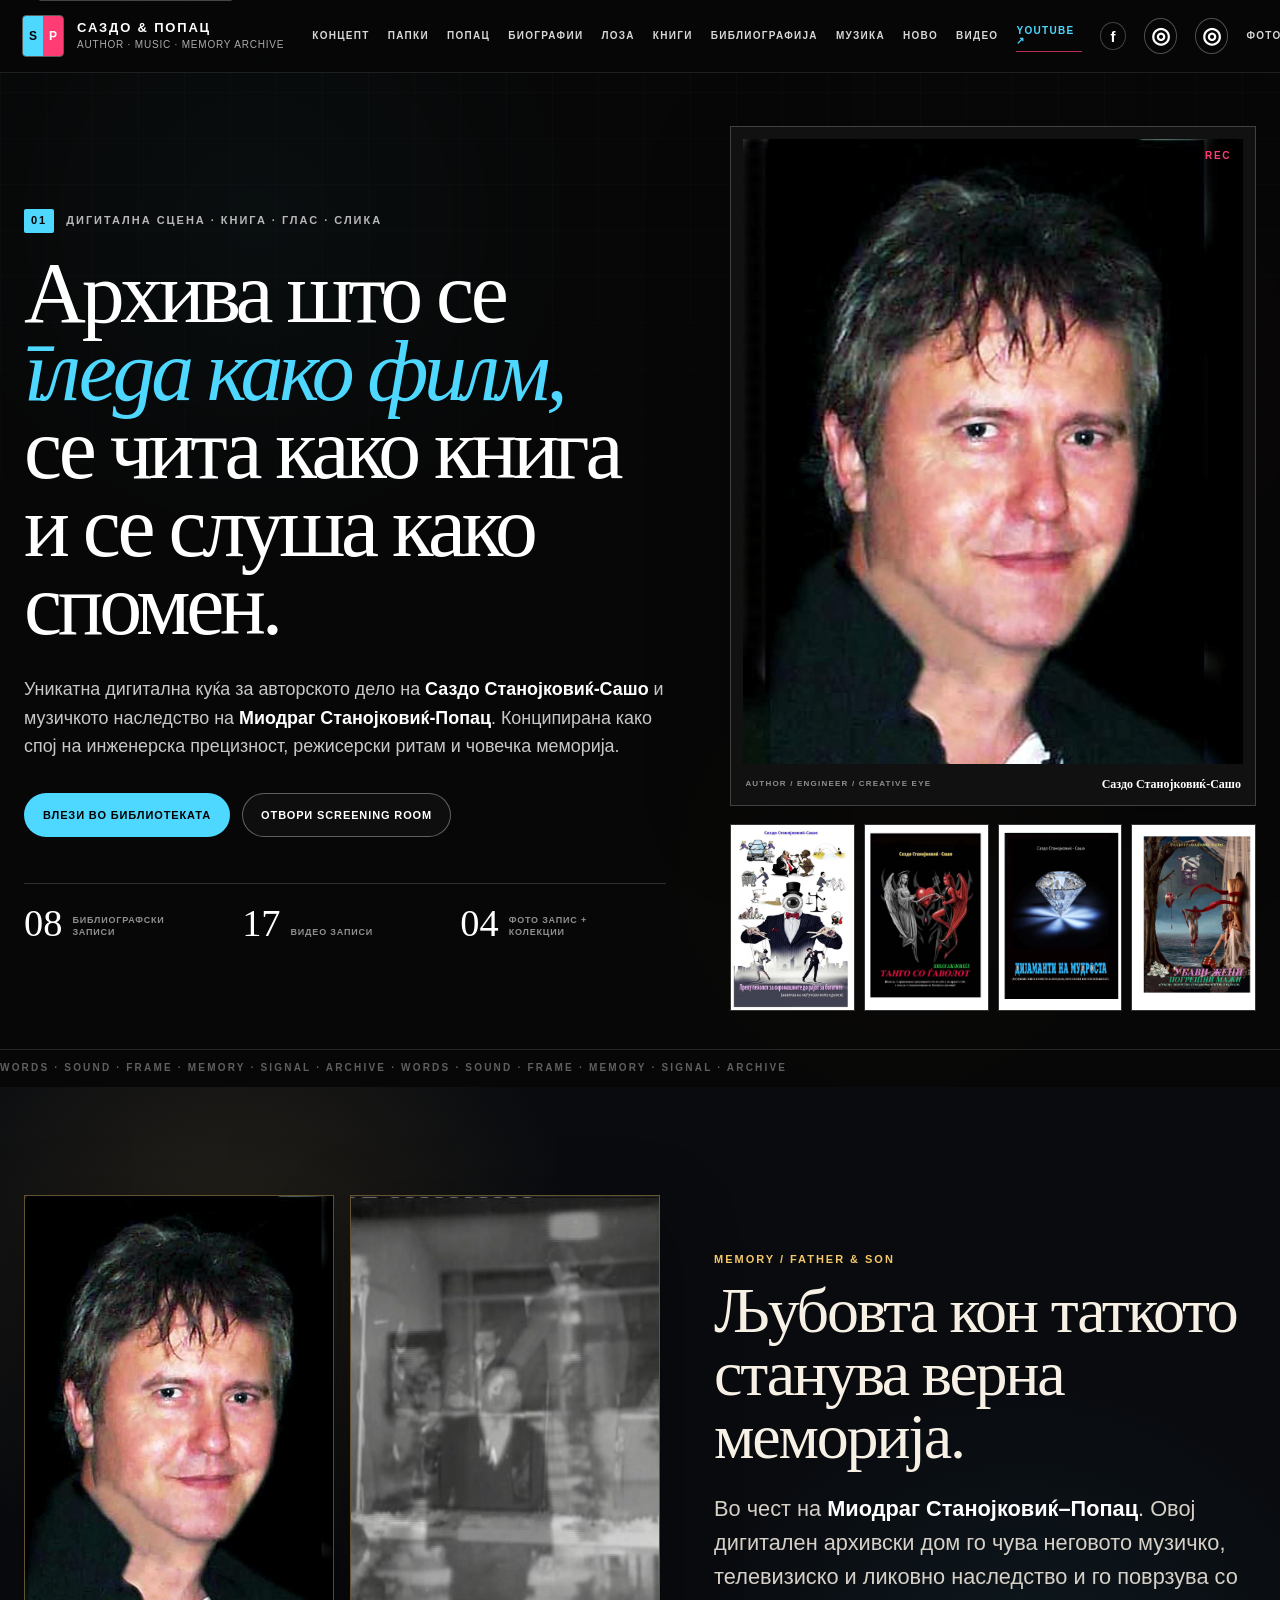
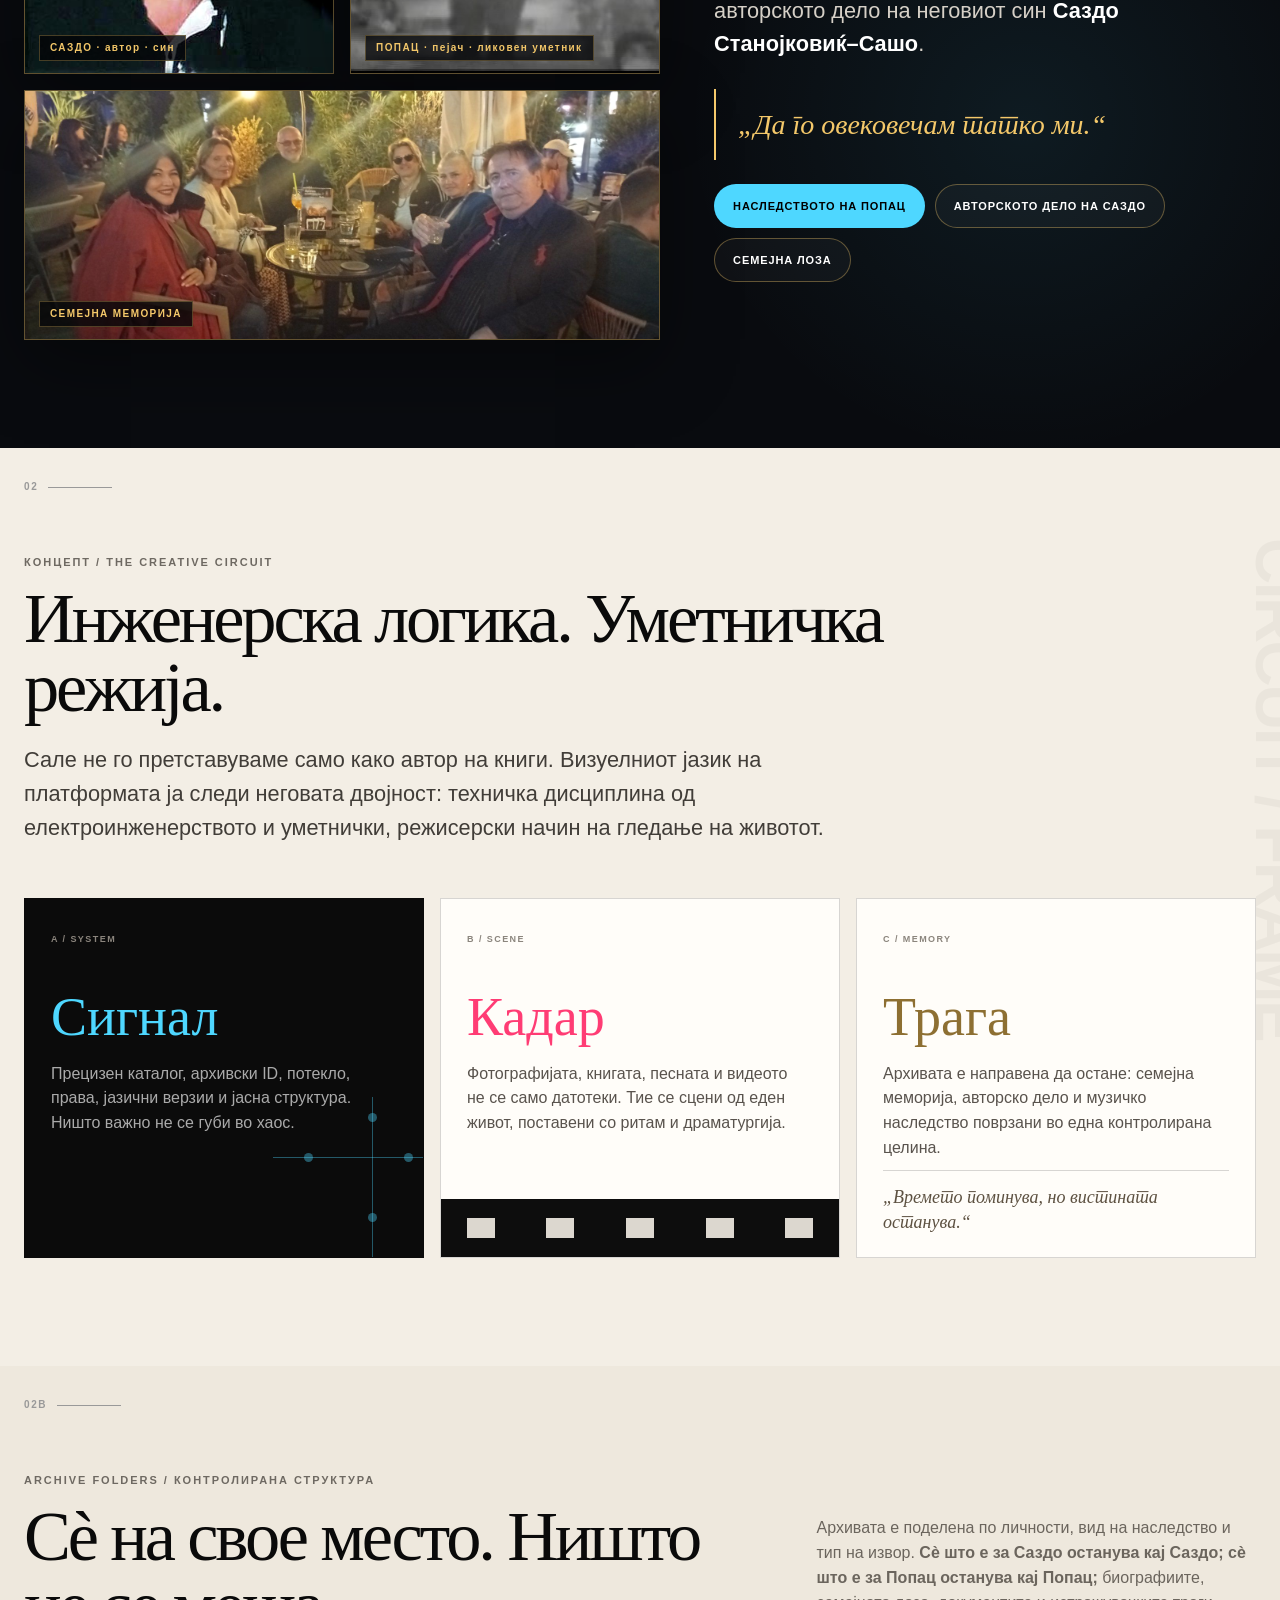
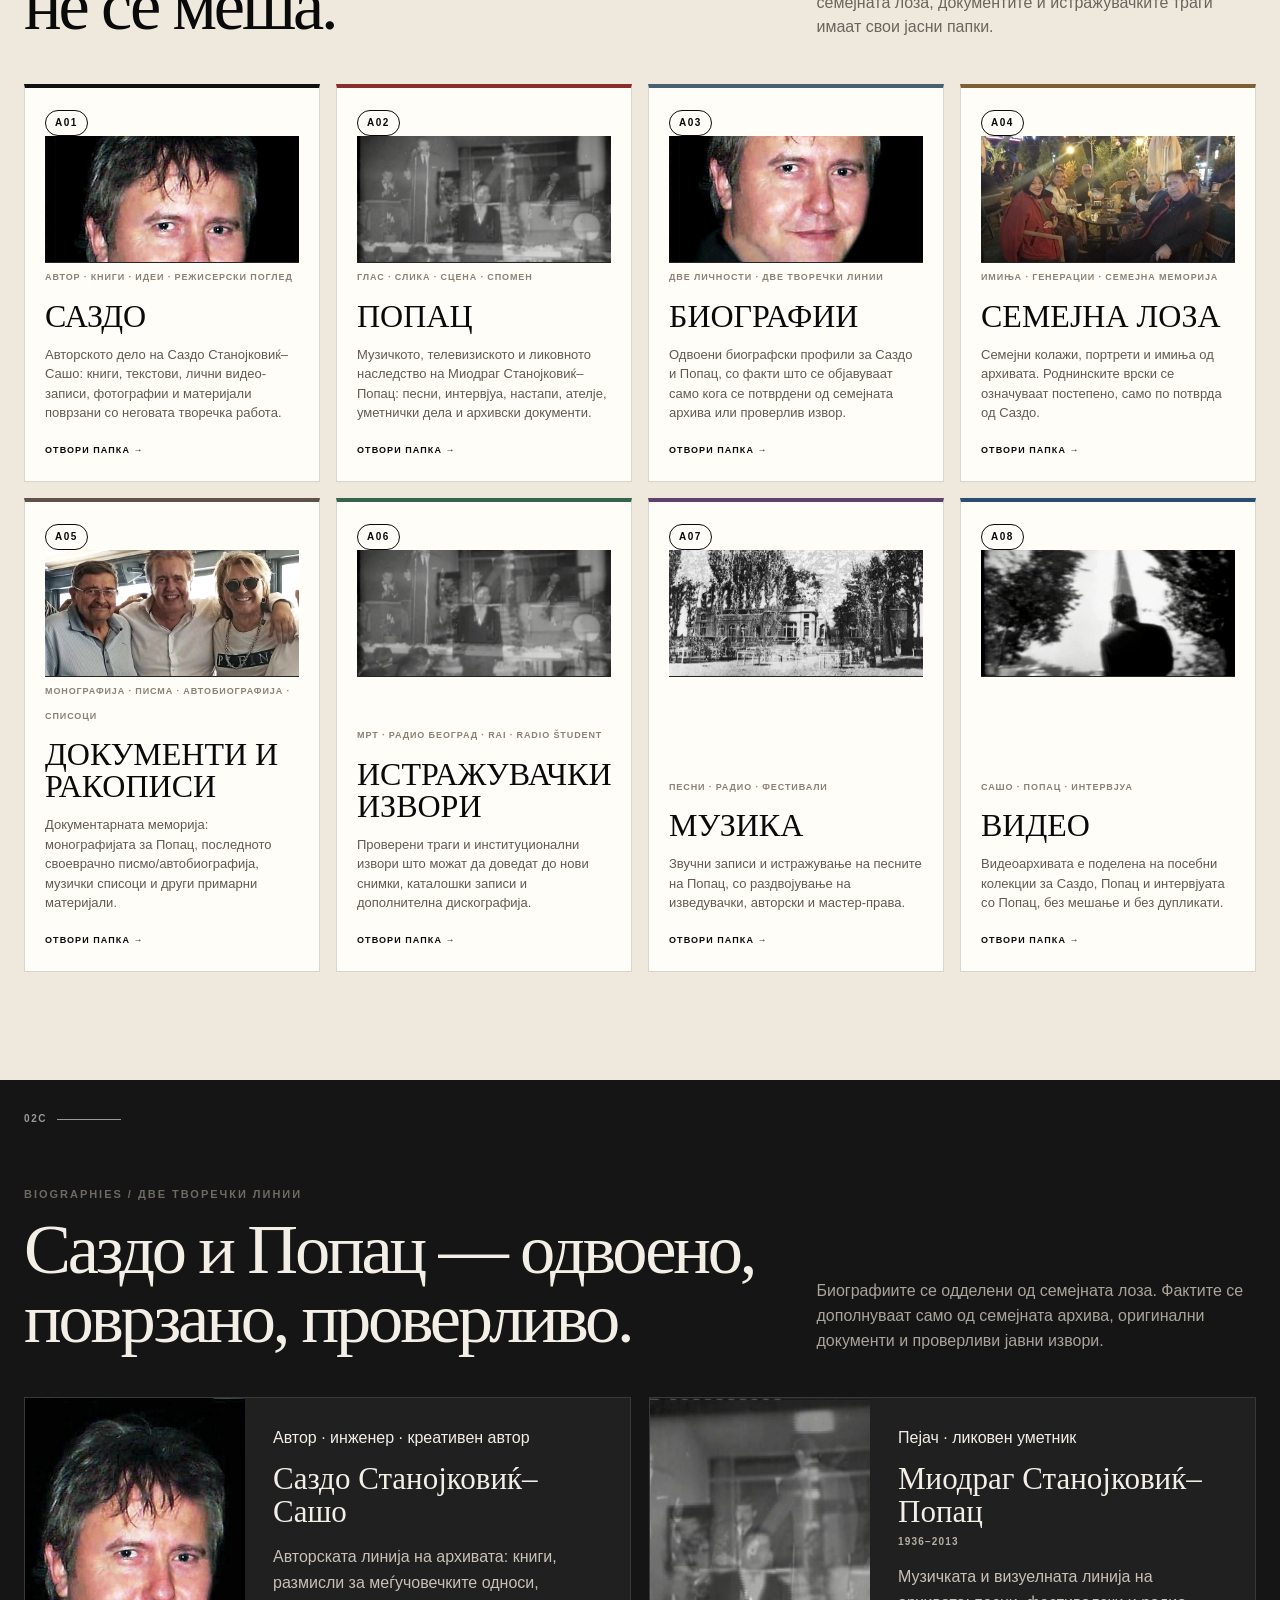
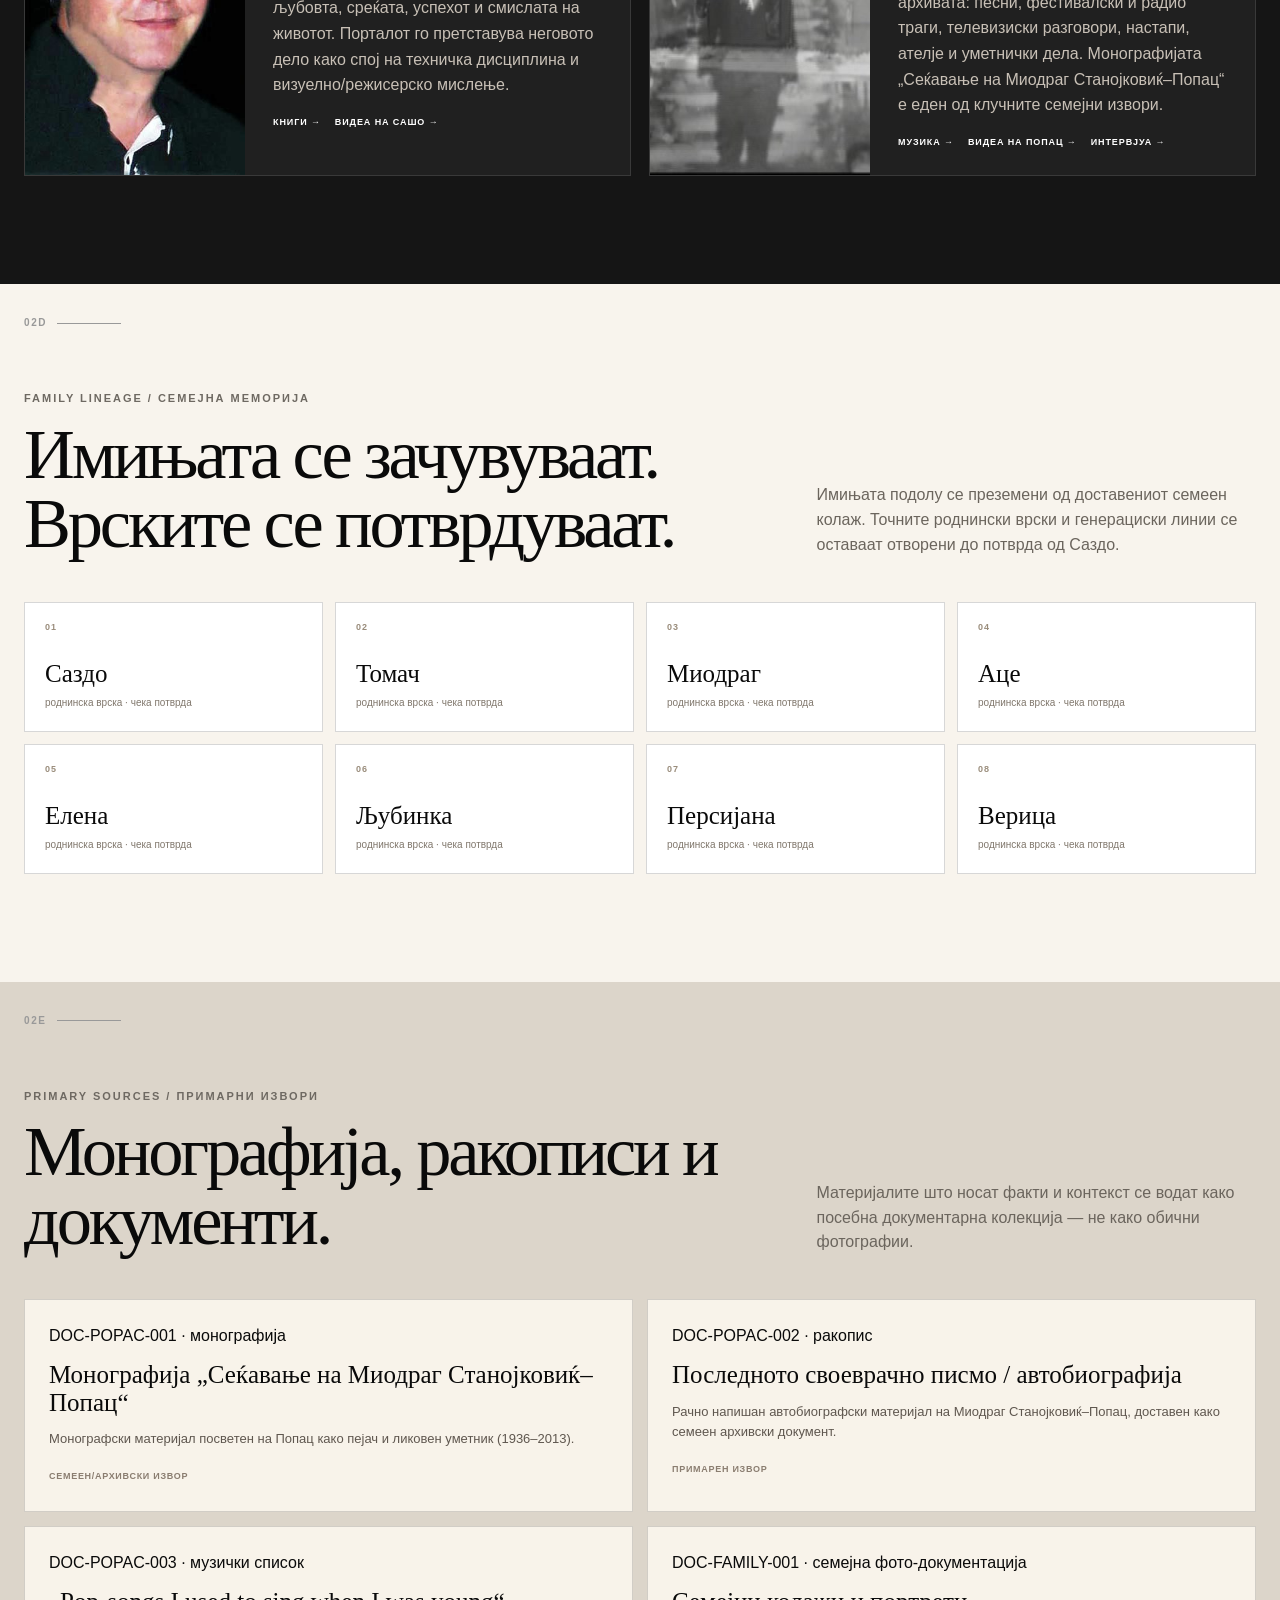
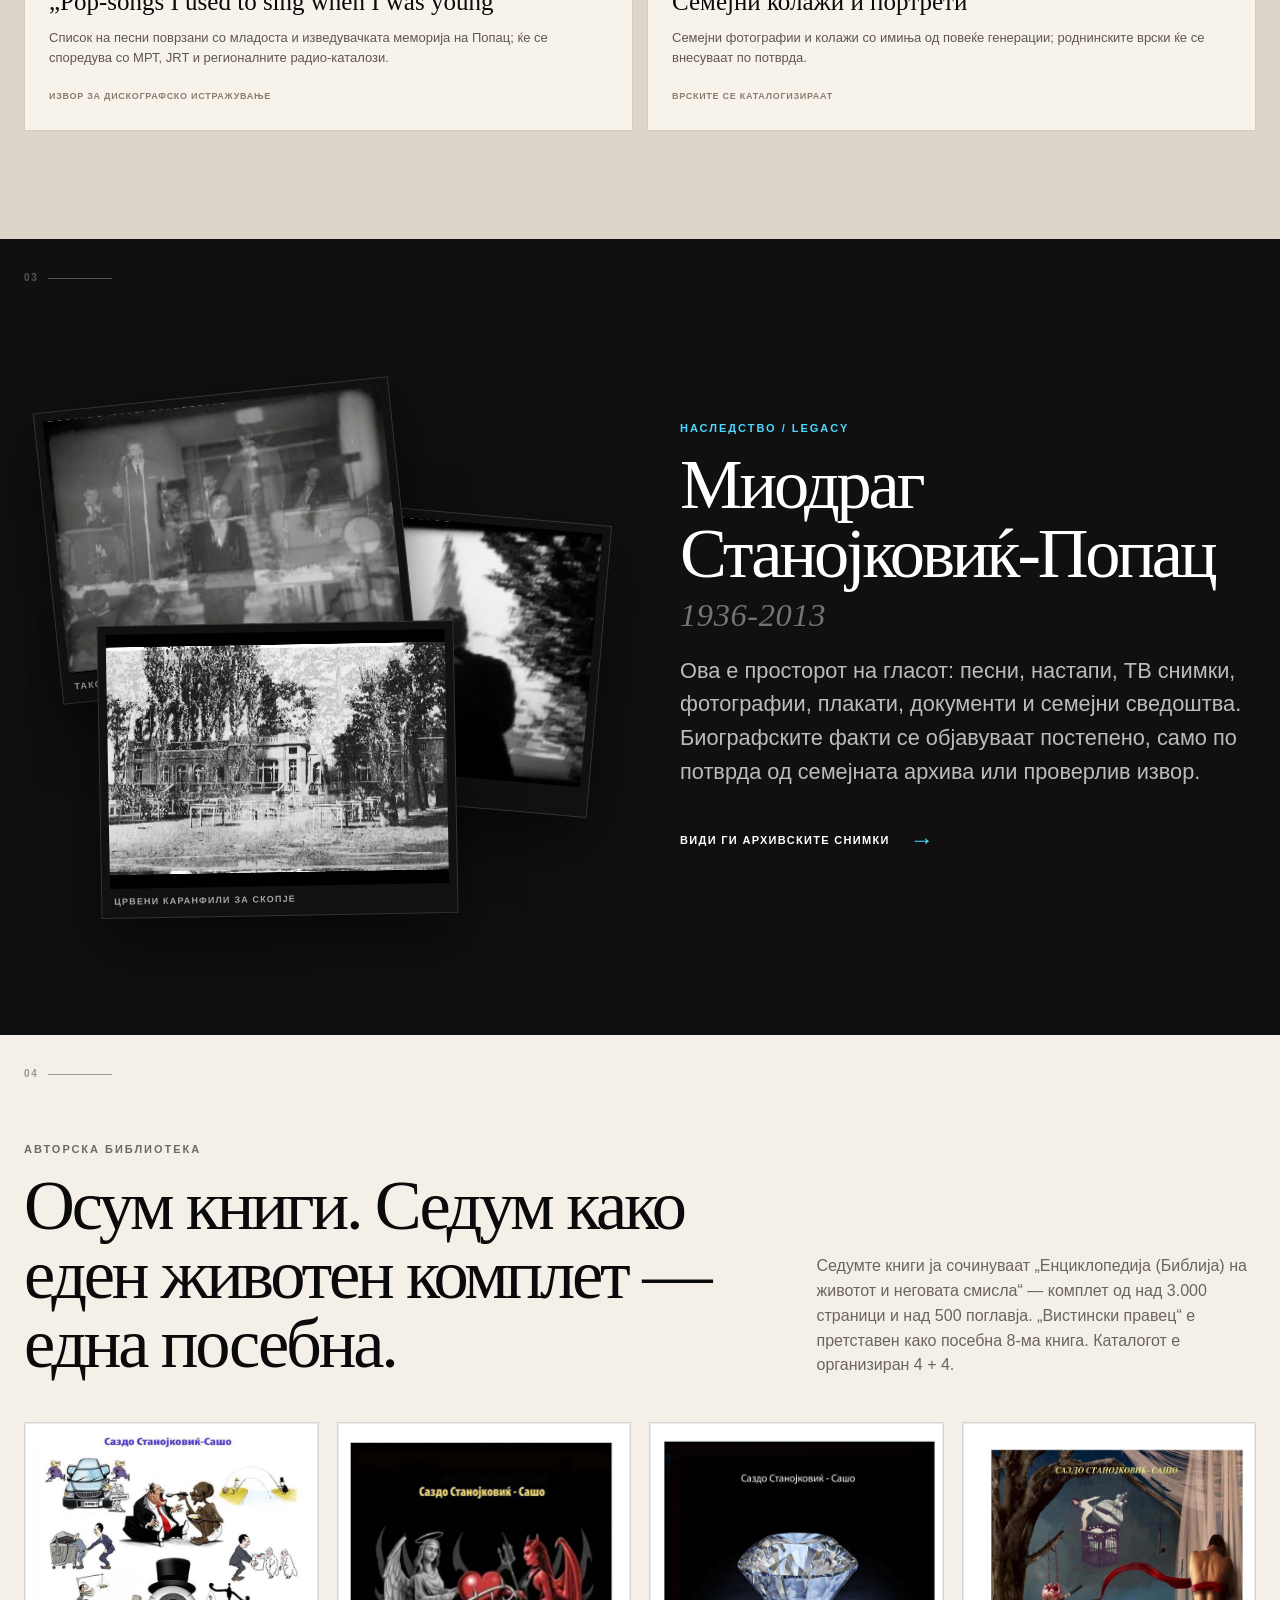
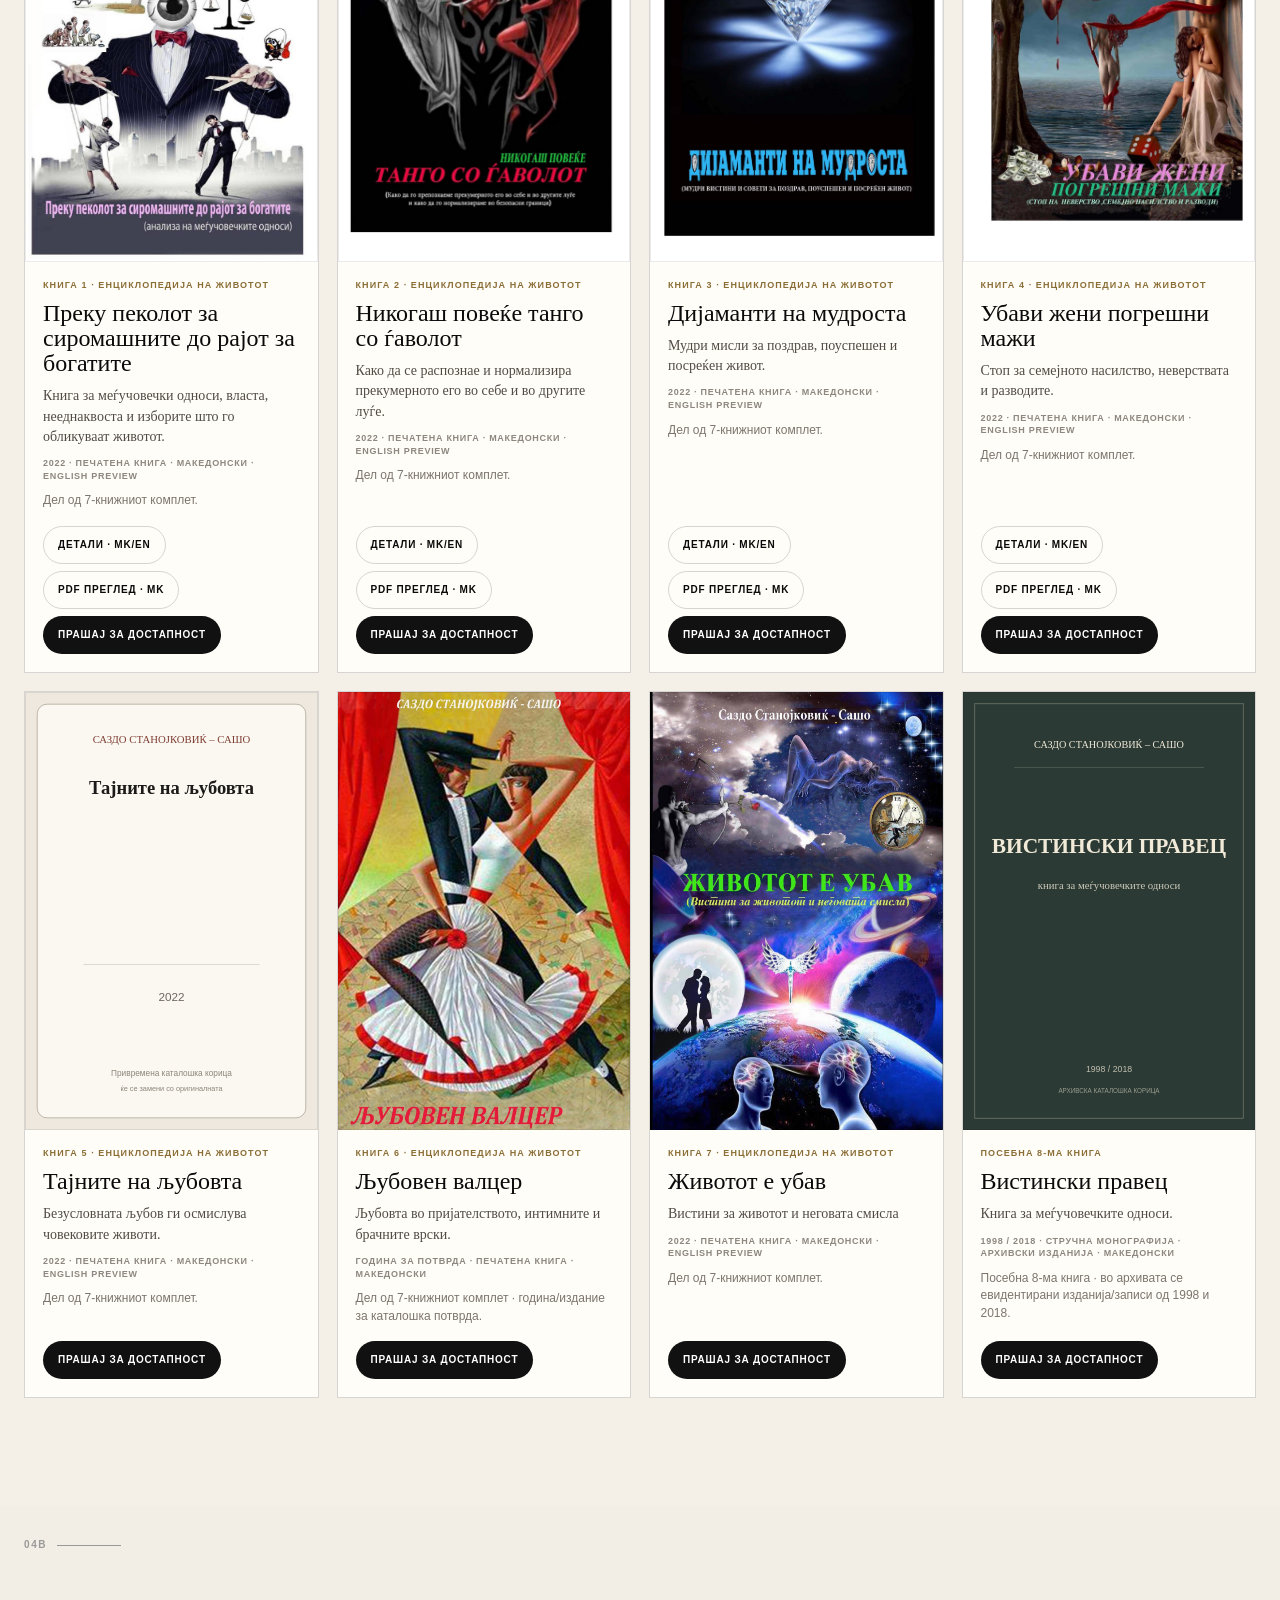
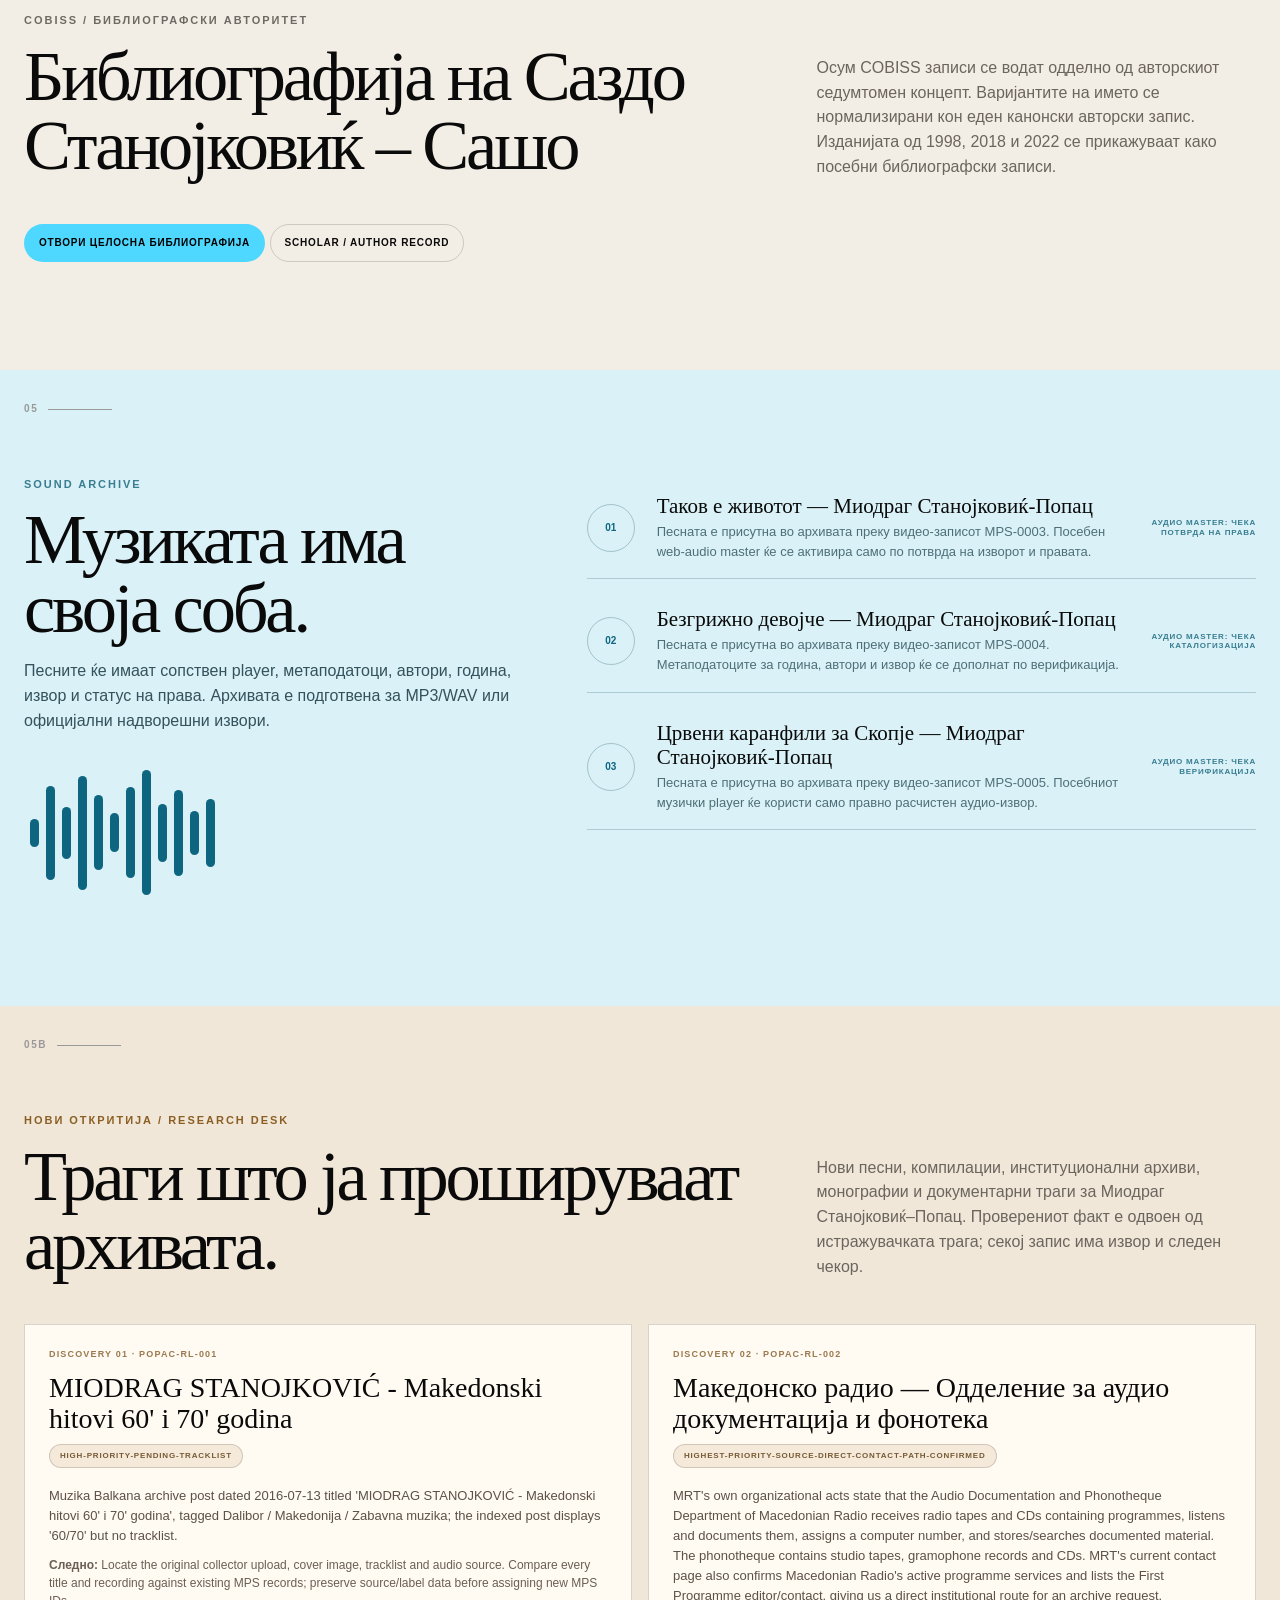
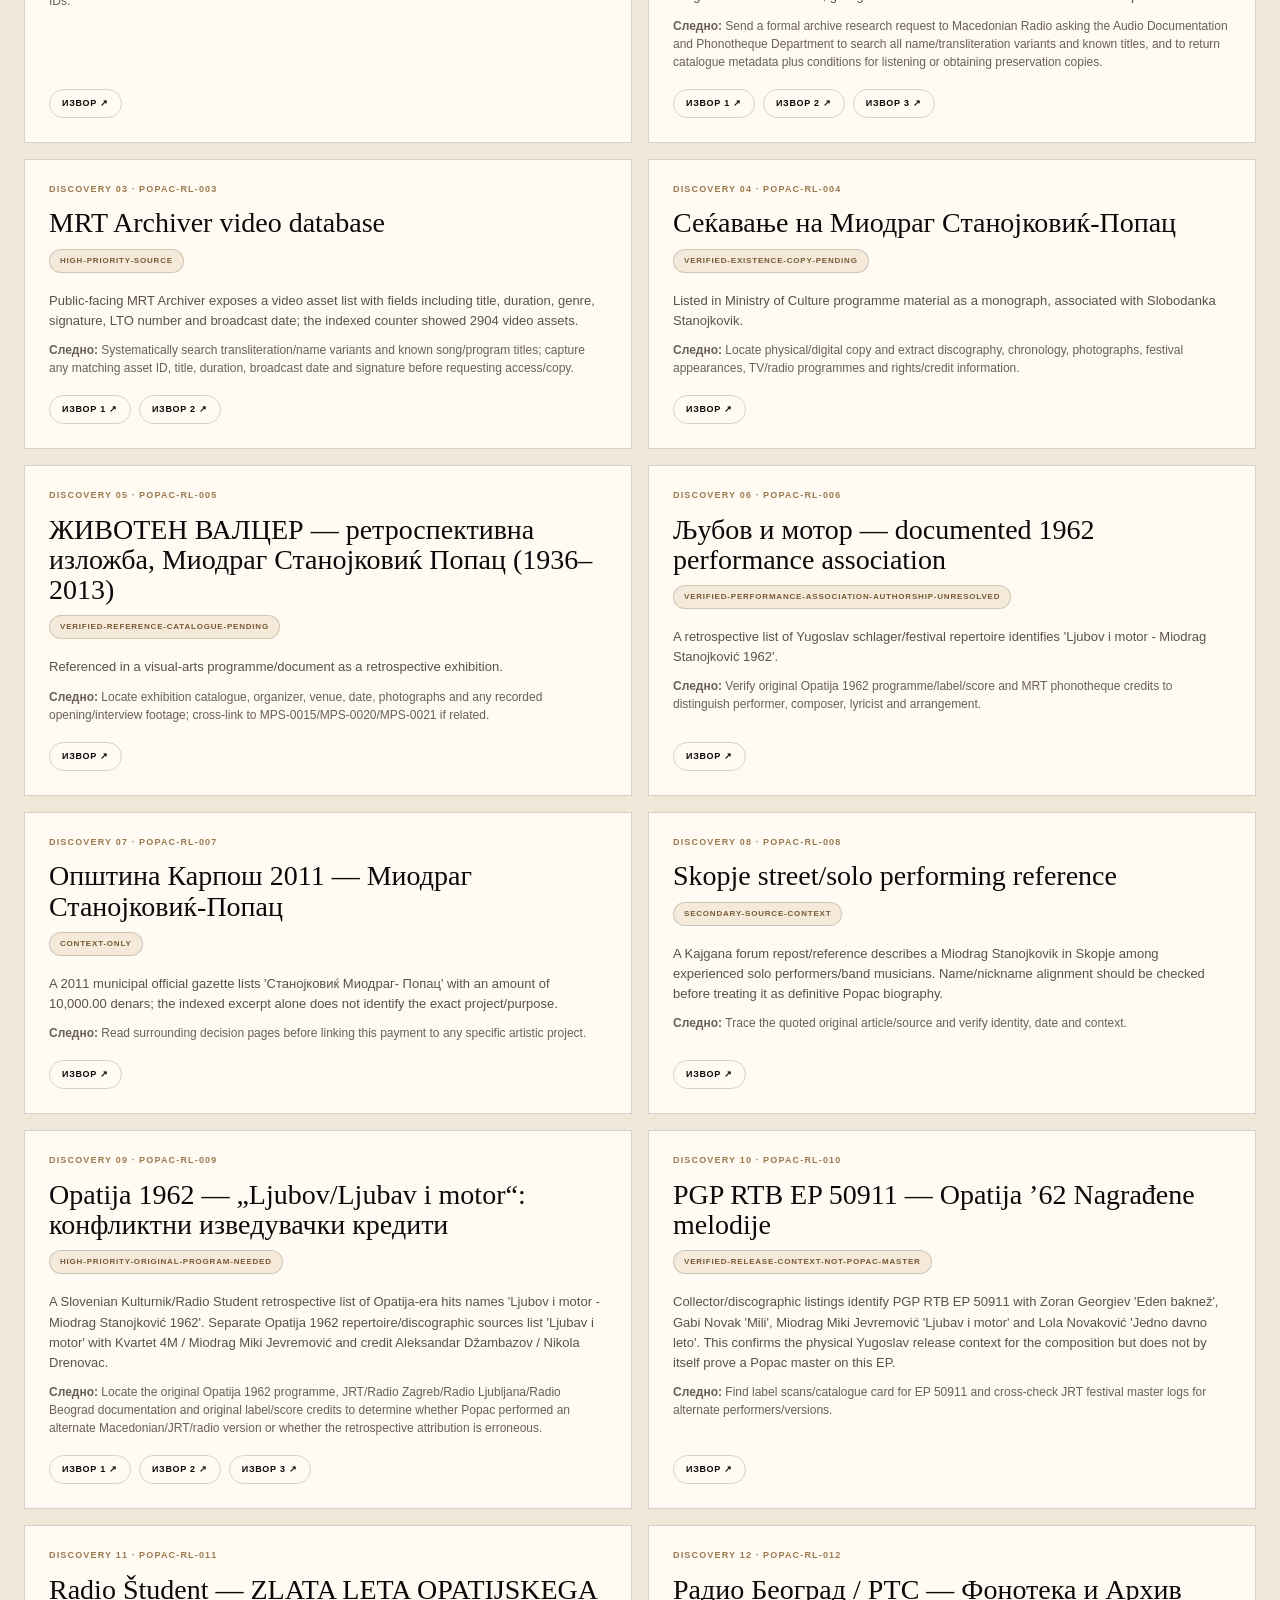
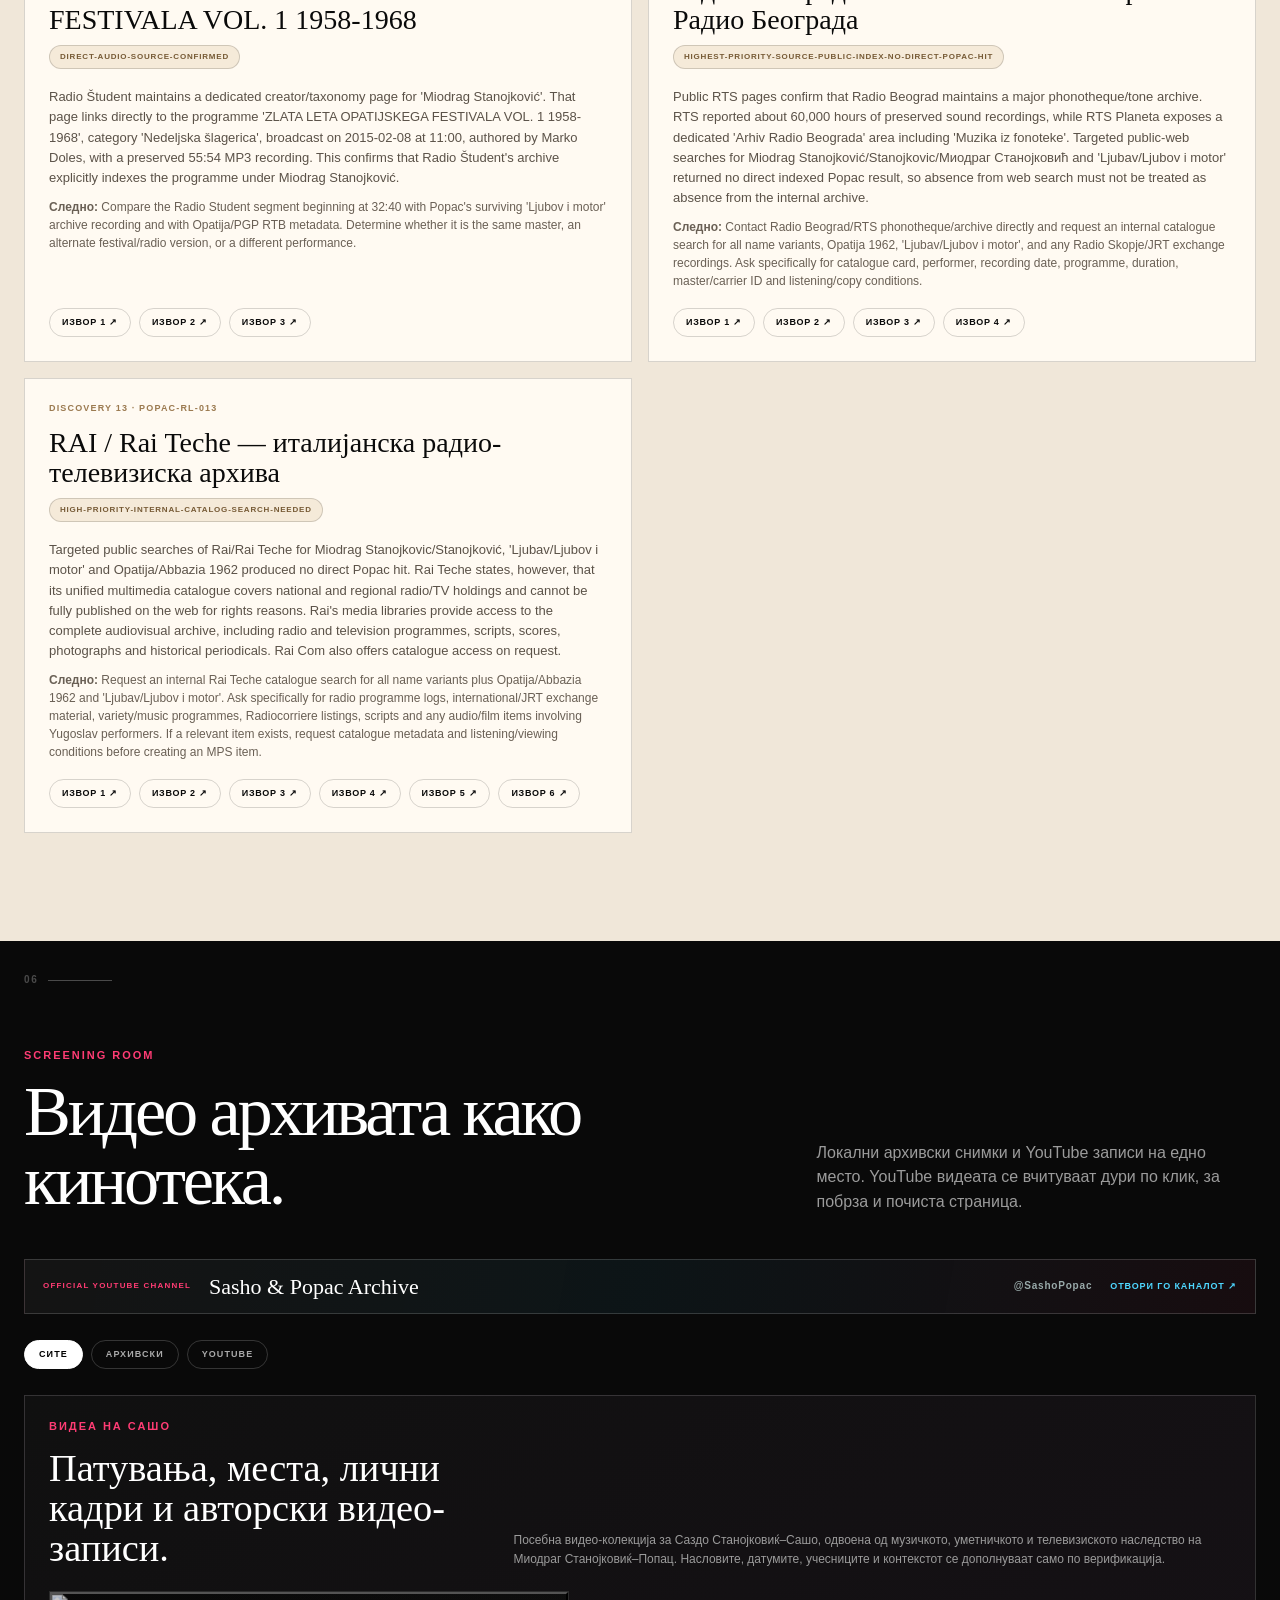
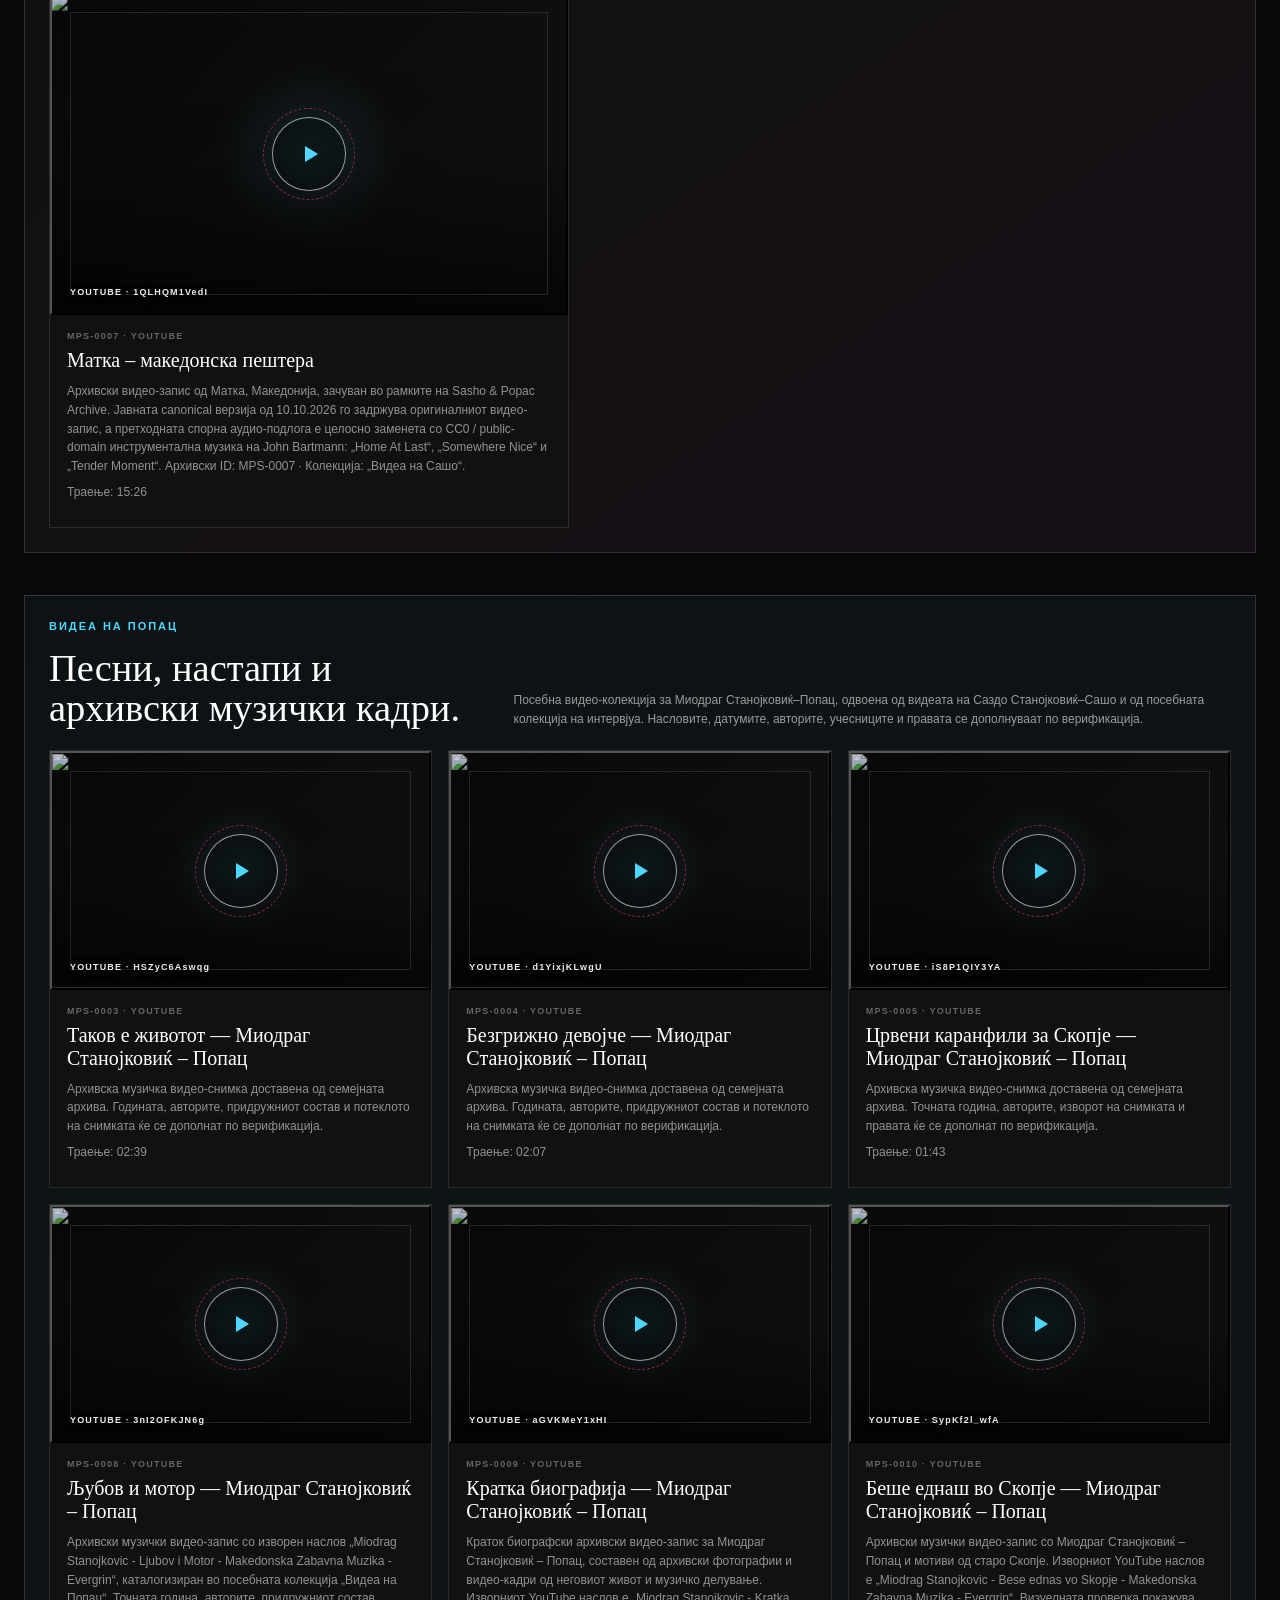
==== commit 0a131fff: "Add bibliography section and author structured data" ====
--- a/index.html
+++ b/index.html
@@ -12,6 +12,16 @@
   <meta name="DC.language" content="mk">
   <link rel="canonical" href="https://sazdo-popac-digital-archive.sasostanojkovik-sazdo-popac-digital-archive.workers.dev/">
   <link rel="stylesheet" href="styles.css">
+  <script type="application/ld+json">
+  {
+    "@context":"https://schema.org",
+    "@type":"Person",
+    "name":"Саздо Станојковиќ – Сашо",
+    "alternateName":["Саздо Станојковиќ-Сашо","Саздо-Сашо Станојковиќ","Sazdo Stanojkovic – Sasho"],
+    "url":"https://sazdo-popac-digital-archive.sasostanojkovik-sazdo-popac-digital-archive.workers.dev/#biographies",
+    "mainEntityOfPage":"https://sazdo-popac-digital-archive.sasostanojkovik-sazdo-popac-digital-archive.workers.dev/bibliography.html"
+  }
+  </script>
 </head>
 <body>
   <a class="skip-link" href="#main">Прескокни до содржината</a>
@@ -29,6 +39,7 @@
       <a href="#biographies">Биографии</a>
       <a href="#family-lineage">Лоза</a>
       <a href="#books">Книги</a>
+      <a href="#bibliography">Библиографија</a>
       <a href="#music">Музика</a>
       <a href="#research">Ново</a>
       <a href="#video">Видео</a>
@@ -189,6 +200,22 @@
       <div id="books-grid" class="books-grid"></div>
     </section>
 
+    <section id="bibliography" class="section bibliography-section">
+      <div class="section-index">04B</div>
+      <div class="section-head split-head">
+        <div>
+          <p class="eyebrow">COBISS / БИБЛИОГРАФСКИ АВТОРИТЕТ</p>
+          <h2>Библиографија на Саздо Станојковиќ – Сашо</h2>
+        </div>
+        <p>Осум COBISS записи се водат одделно од авторскиот седумтомен концепт. Варијантите на името се нормализирани кон еден канонски авторски запис. Изданијата од 1998, 2018 и 2022 се прикажуваат како посебни библиографски записи.</p>
+      </div>
+      <div class="bibliography-actions">
+        <a class="btn small primary" href="bibliography.html">Отвори целосна библиографија</a>
+        <a class="btn small secondary" href="scholar/sazdo-stanojkovik.html">Scholar / Author record</a>
+      </div>
+      <div id="bibliography-grid" class="bibliography-grid"></div>
+    </section>
+
     <section id="music" class="section music-section">
       <div class="section-index">05</div>
       <div class="music-stage">
--- a/styles.css
+++ b/styles.css
@@ -118,3 +118,25 @@
 .book-short{font-size:12px;line-height:1.5;color:#655d54;margin:0}
 @media(max-width:1050px){.archive-folder-grid{grid-template-columns:repeat(2,minmax(0,1fr))}.bio-card{grid-template-columns:160px 1fr}.family-lineage-grid{grid-template-columns:repeat(2,minmax(0,1fr))}}
 @media(max-width:680px){.archive-folder-grid,.biography-grid,.family-lineage-grid,.archive-documents-grid{grid-template-columns:1fr}.bio-card{grid-template-columns:1fr}.bio-portrait{height:280px}}
+
+
+/* MEMORIAL HOME 2026-10-11 */
+.memorial-home{background:#090b0f;color:#f7f0e4;display:grid;grid-template-columns:minmax(0,1.08fr) minmax(320px,.92fr);gap:54px;align-items:center;position:relative;overflow:hidden}
+.memorial-home:before{content:"";position:absolute;inset:0;background:radial-gradient(circle at 18% 18%,rgba(244,200,106,.12),transparent 26%),radial-gradient(circle at 80% 66%,rgba(78,215,255,.08),transparent 28%);pointer-events:none}
+.memorial-collage,.memorial-copy{position:relative;z-index:1}
+.memorial-collage{min-height:540px;display:grid;grid-template-columns:1fr 1fr;grid-template-rows:1fr .52fr;gap:16px}
+.memorial-collage figure{margin:0;position:relative;overflow:hidden;border:1px solid rgba(244,200,106,.36);background:#111;box-shadow:0 24px 70px rgba(0,0,0,.38)}
+.memorial-collage img{width:100%;height:100%;object-fit:cover;display:block;filter:saturate(.88) contrast(1.03)}
+.memorial-portrait{min-height:350px}.memorial-family{grid-column:1/-1;min-height:170px}
+.memorial-collage figcaption{position:absolute;left:14px;bottom:12px;background:rgba(5,6,8,.78);border:1px solid rgba(244,200,106,.28);padding:7px 10px;color:#f4c86a;font:800 10px/1 Arial,sans-serif;letter-spacing:.14em}
+.memorial-copy .eyebrow{color:#f4c86a}.memorial-copy h2{font-family:Georgia,"Times New Roman",serif;font-weight:400;font-size:clamp(38px,5vw,68px);line-height:.98;letter-spacing:-.035em;margin:12px 0 24px}
+.memorial-copy .section-lead{color:#d6d0c7;max-width:700px}.memorial-copy strong{color:#fff}
+.memorial-copy blockquote{margin:28px 0 24px;padding:18px 0 18px 22px;border-left:2px solid #f4c86a;color:#f4c86a;font:italic 28px/1.25 Georgia,serif}
+.memorial-links{display:flex;gap:10px;flex-wrap:wrap}.memorial-home .btn.ghost{border-color:rgba(244,200,106,.36);color:#fff}
+.archive-folder-card{overflow:hidden}
+.folder-visual{display:block;aspect-ratio:16/8;overflow:hidden;border-bottom:1px solid rgba(255,255,255,.1);background:#0c0c0c}
+.folder-visual img{display:block;width:100%;height:100%;object-fit:cover;filter:saturate(.72) contrast(1.06);transition:transform .4s ease,filter .4s ease}
+.archive-folder-card:hover .folder-visual img{transform:scale(1.04);filter:saturate(1) contrast(1.02)}
+.folder-author .folder-visual img{object-position:center 25%}.folder-legacy .folder-visual img,.folder-music .folder-visual img,.folder-video .folder-visual img{object-position:center 30%}
+@media (max-width:900px){.memorial-home{grid-template-columns:1fr}.memorial-collage{min-height:460px}.memorial-copy h2{font-size:clamp(38px,10vw,58px)}}
+@media (max-width:620px){.memorial-collage{grid-template-columns:1fr;grid-template-rows:auto}.memorial-portrait,.memorial-family{grid-column:auto;min-height:280px}.memorial-links{display:grid}.memorial-links .btn{width:100%}}
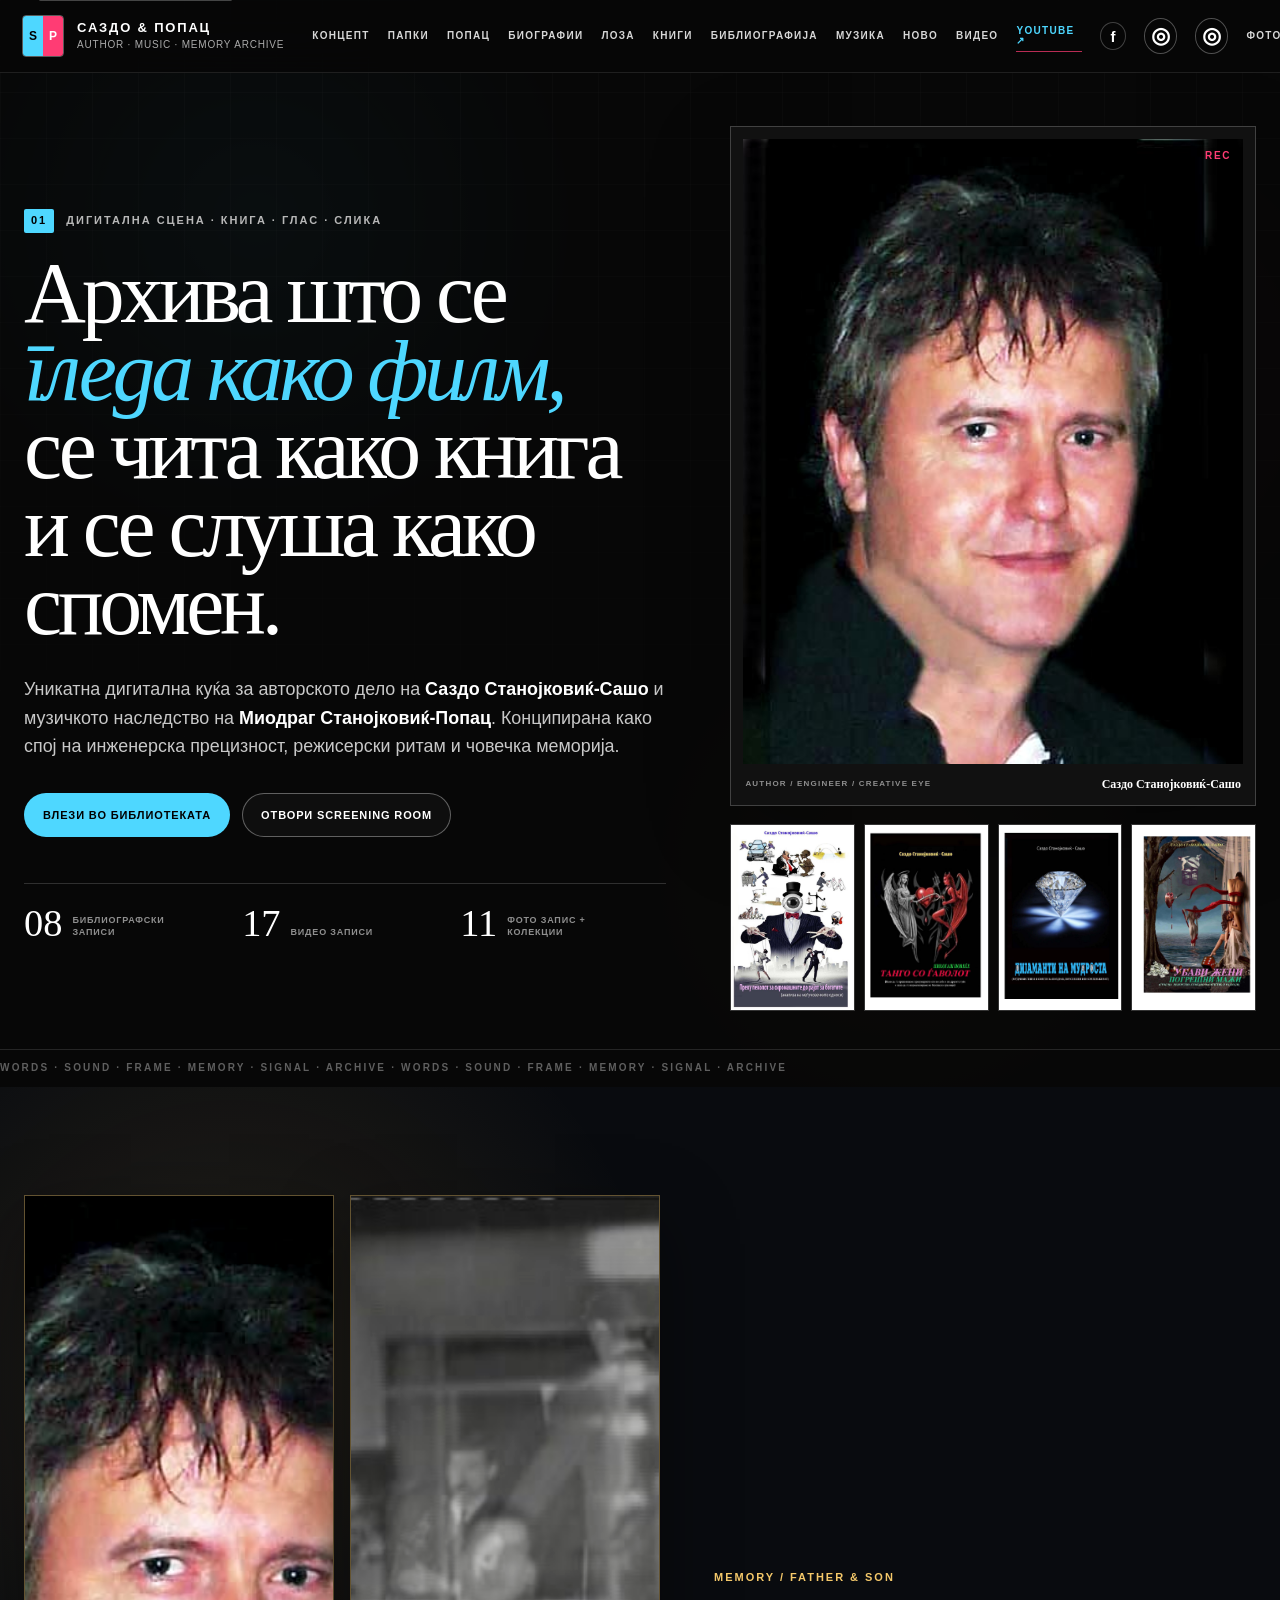
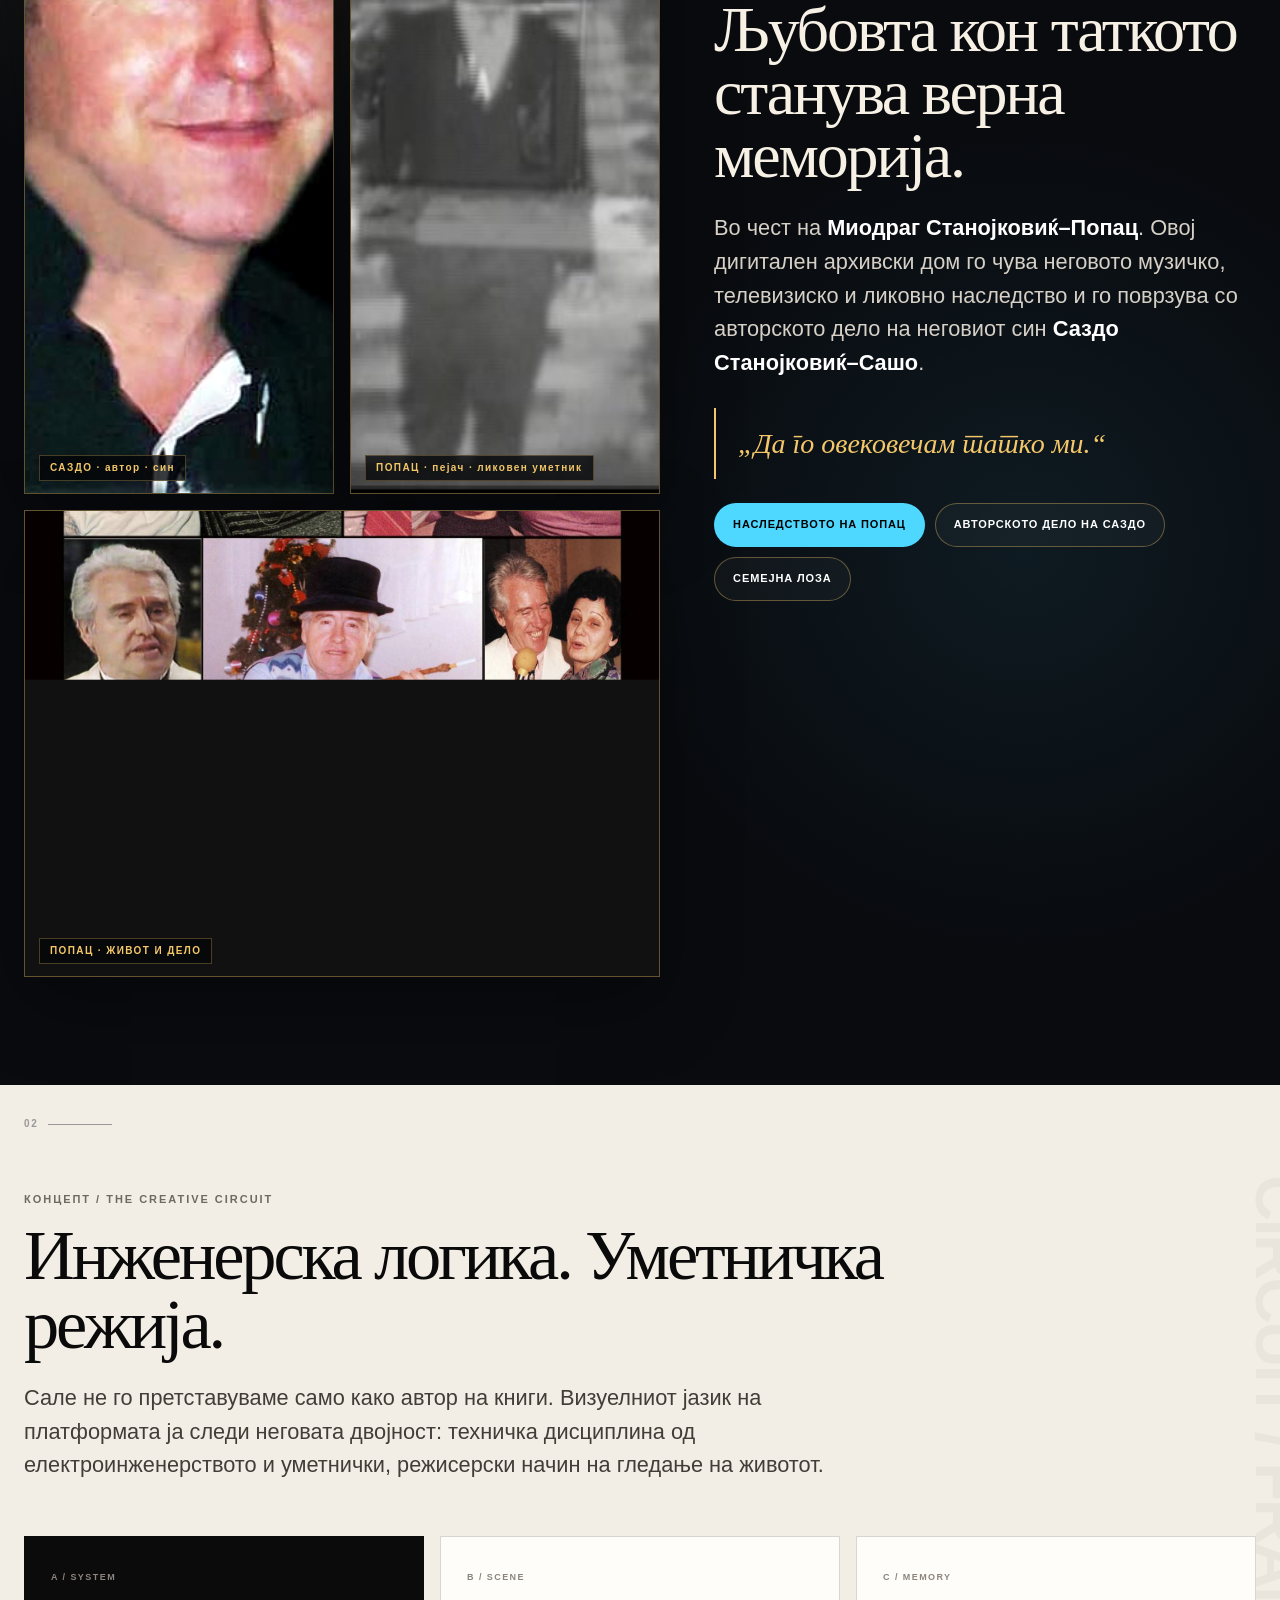
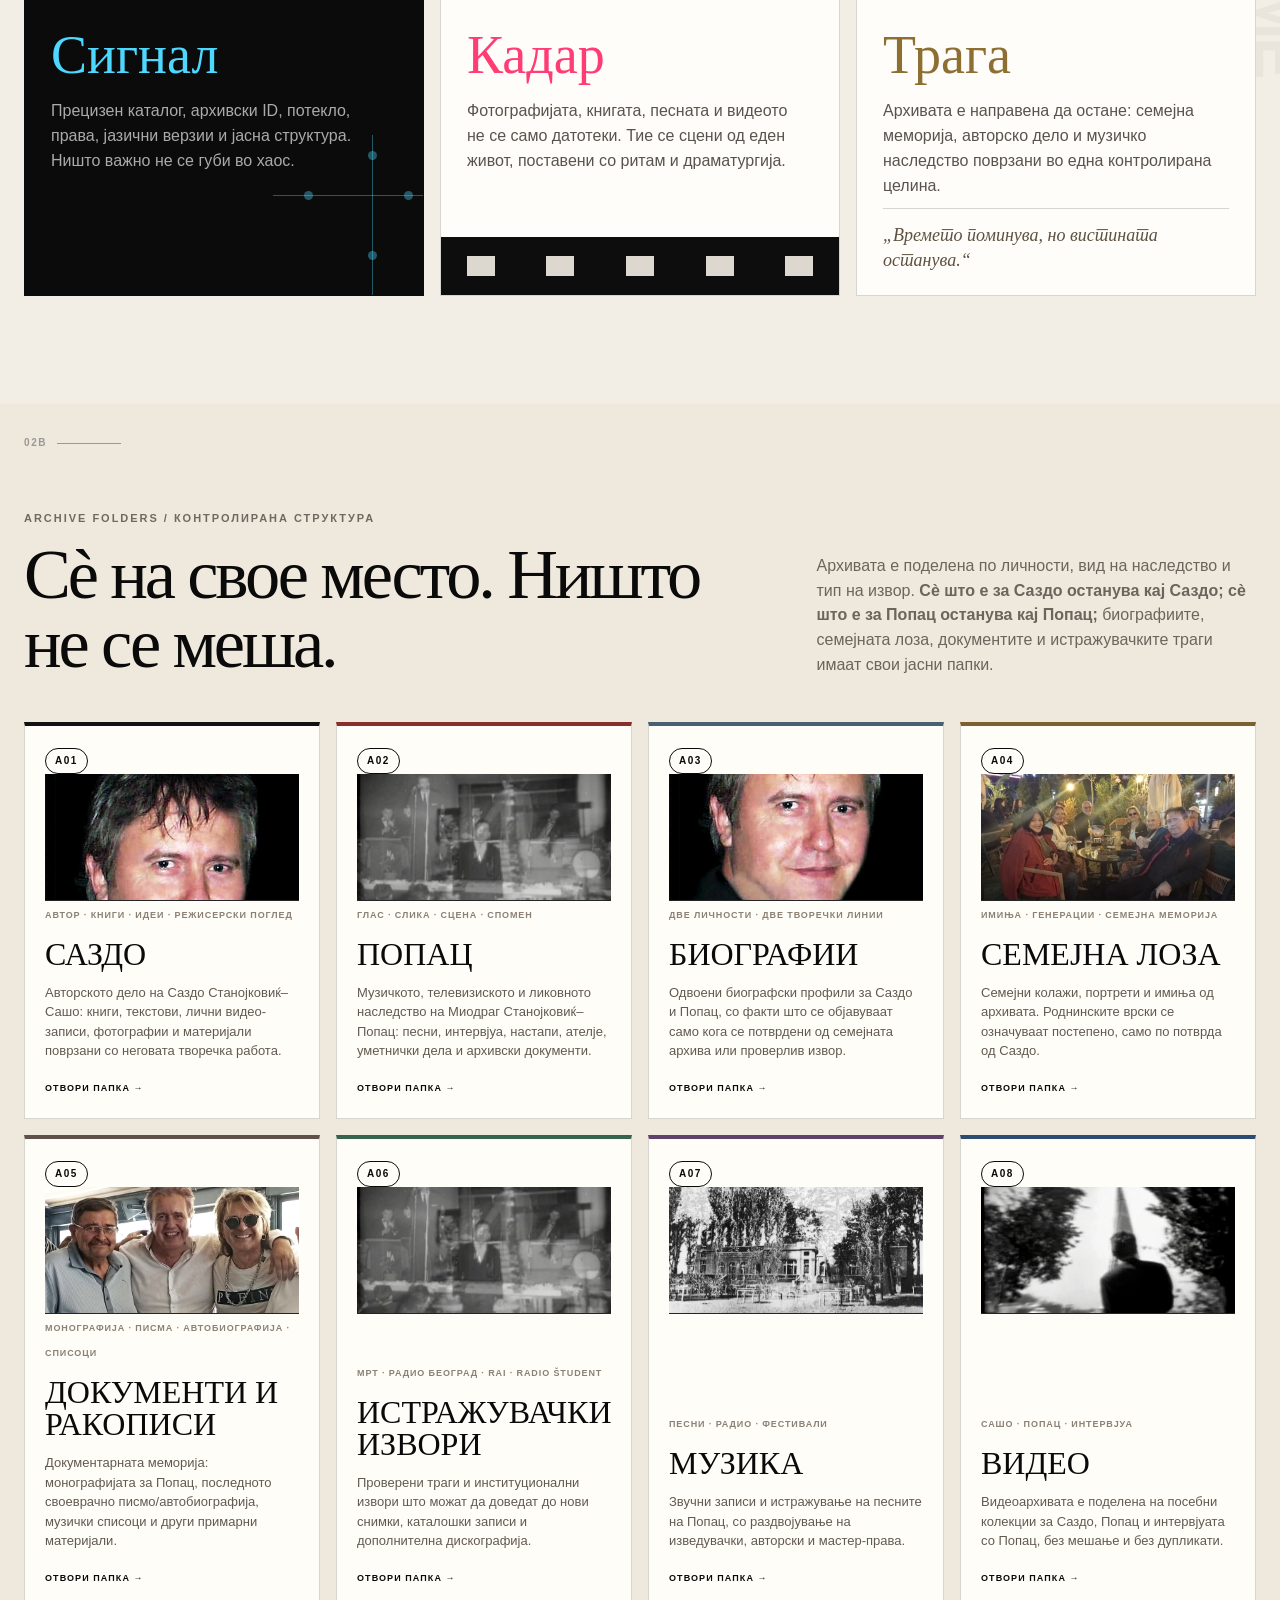
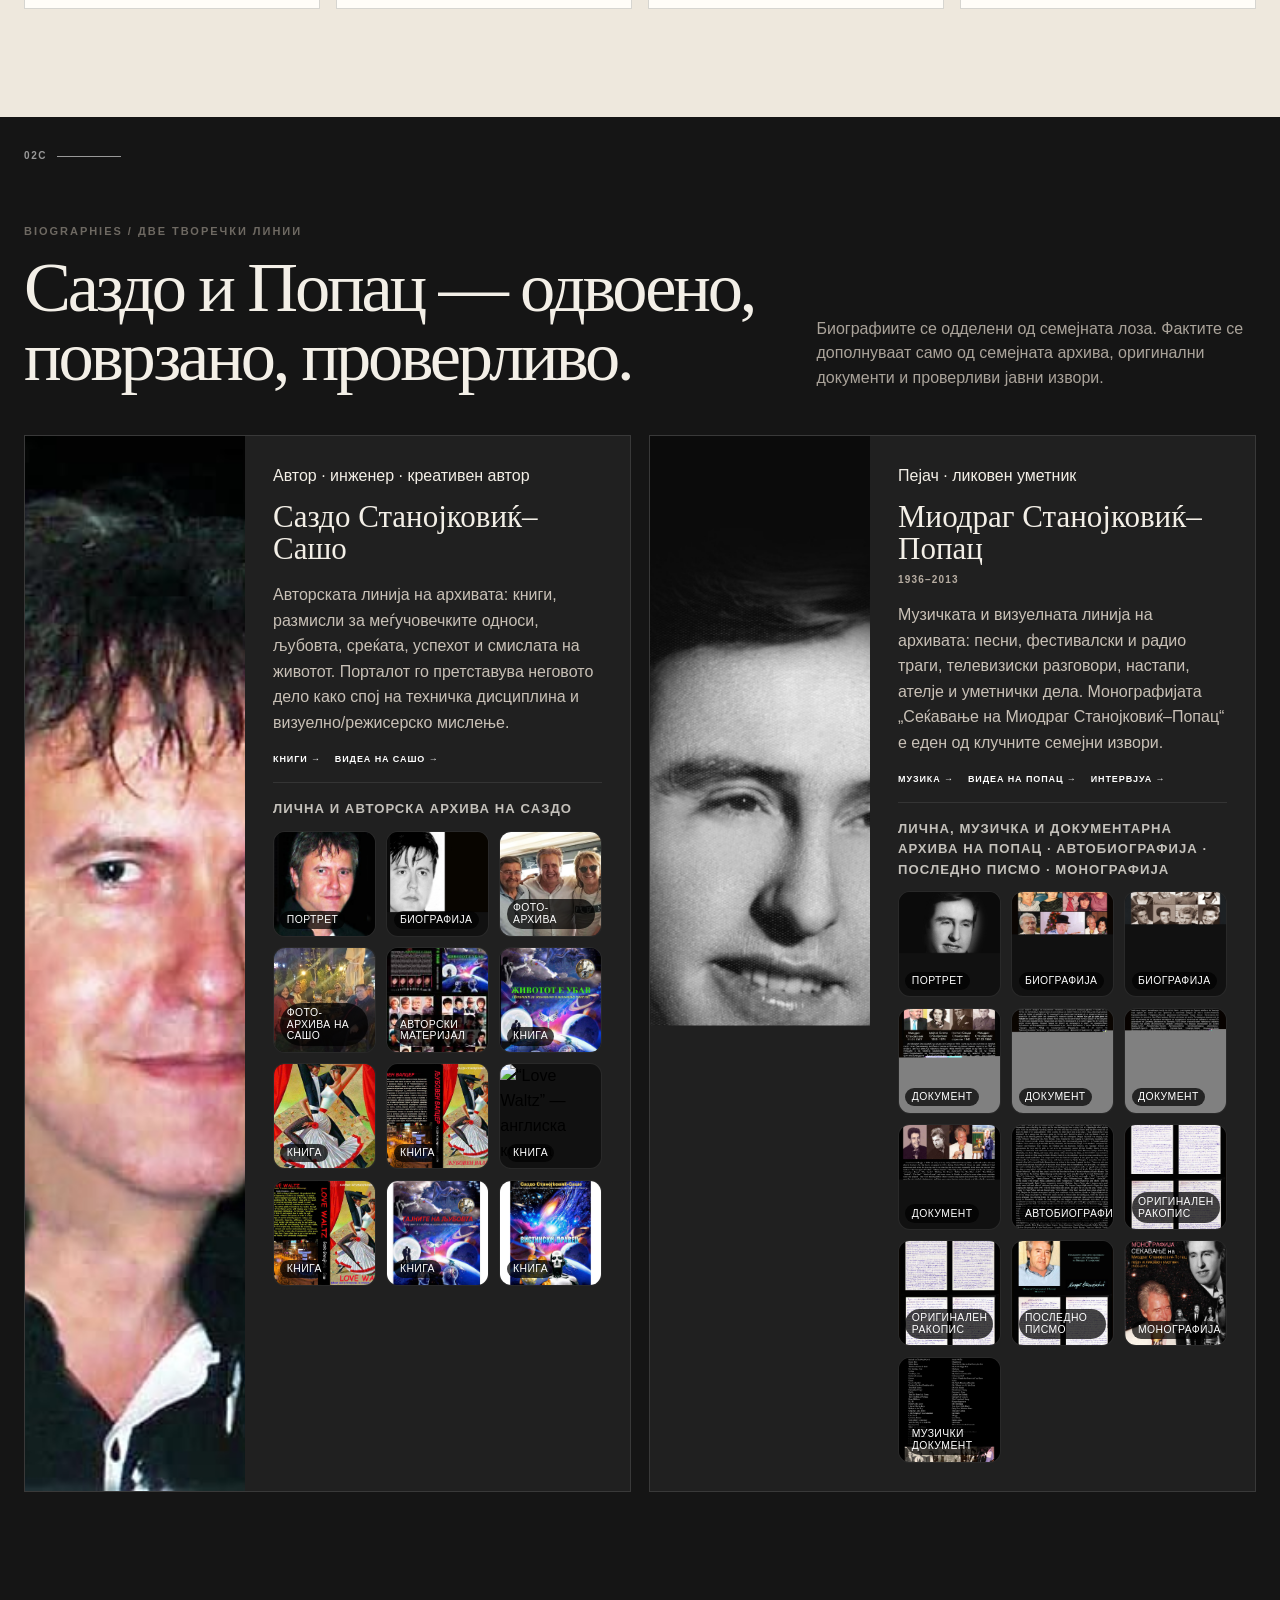
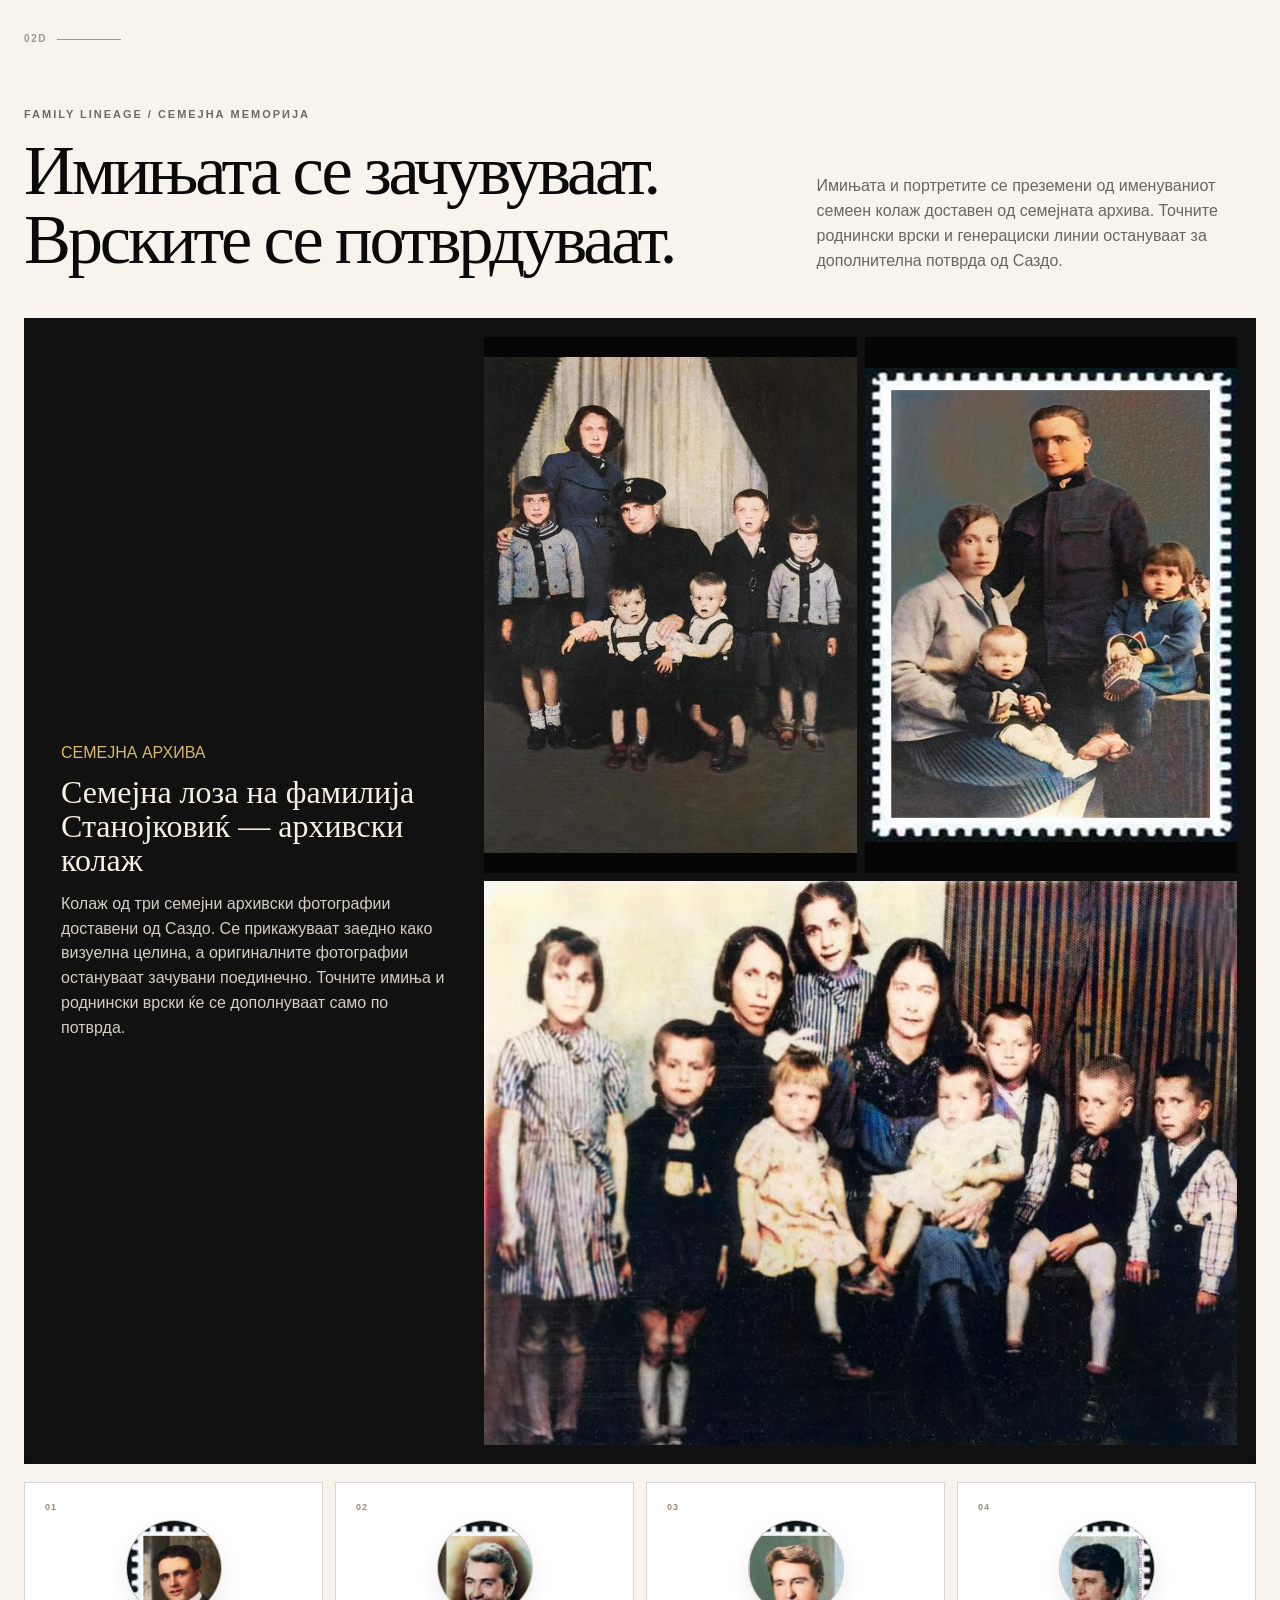
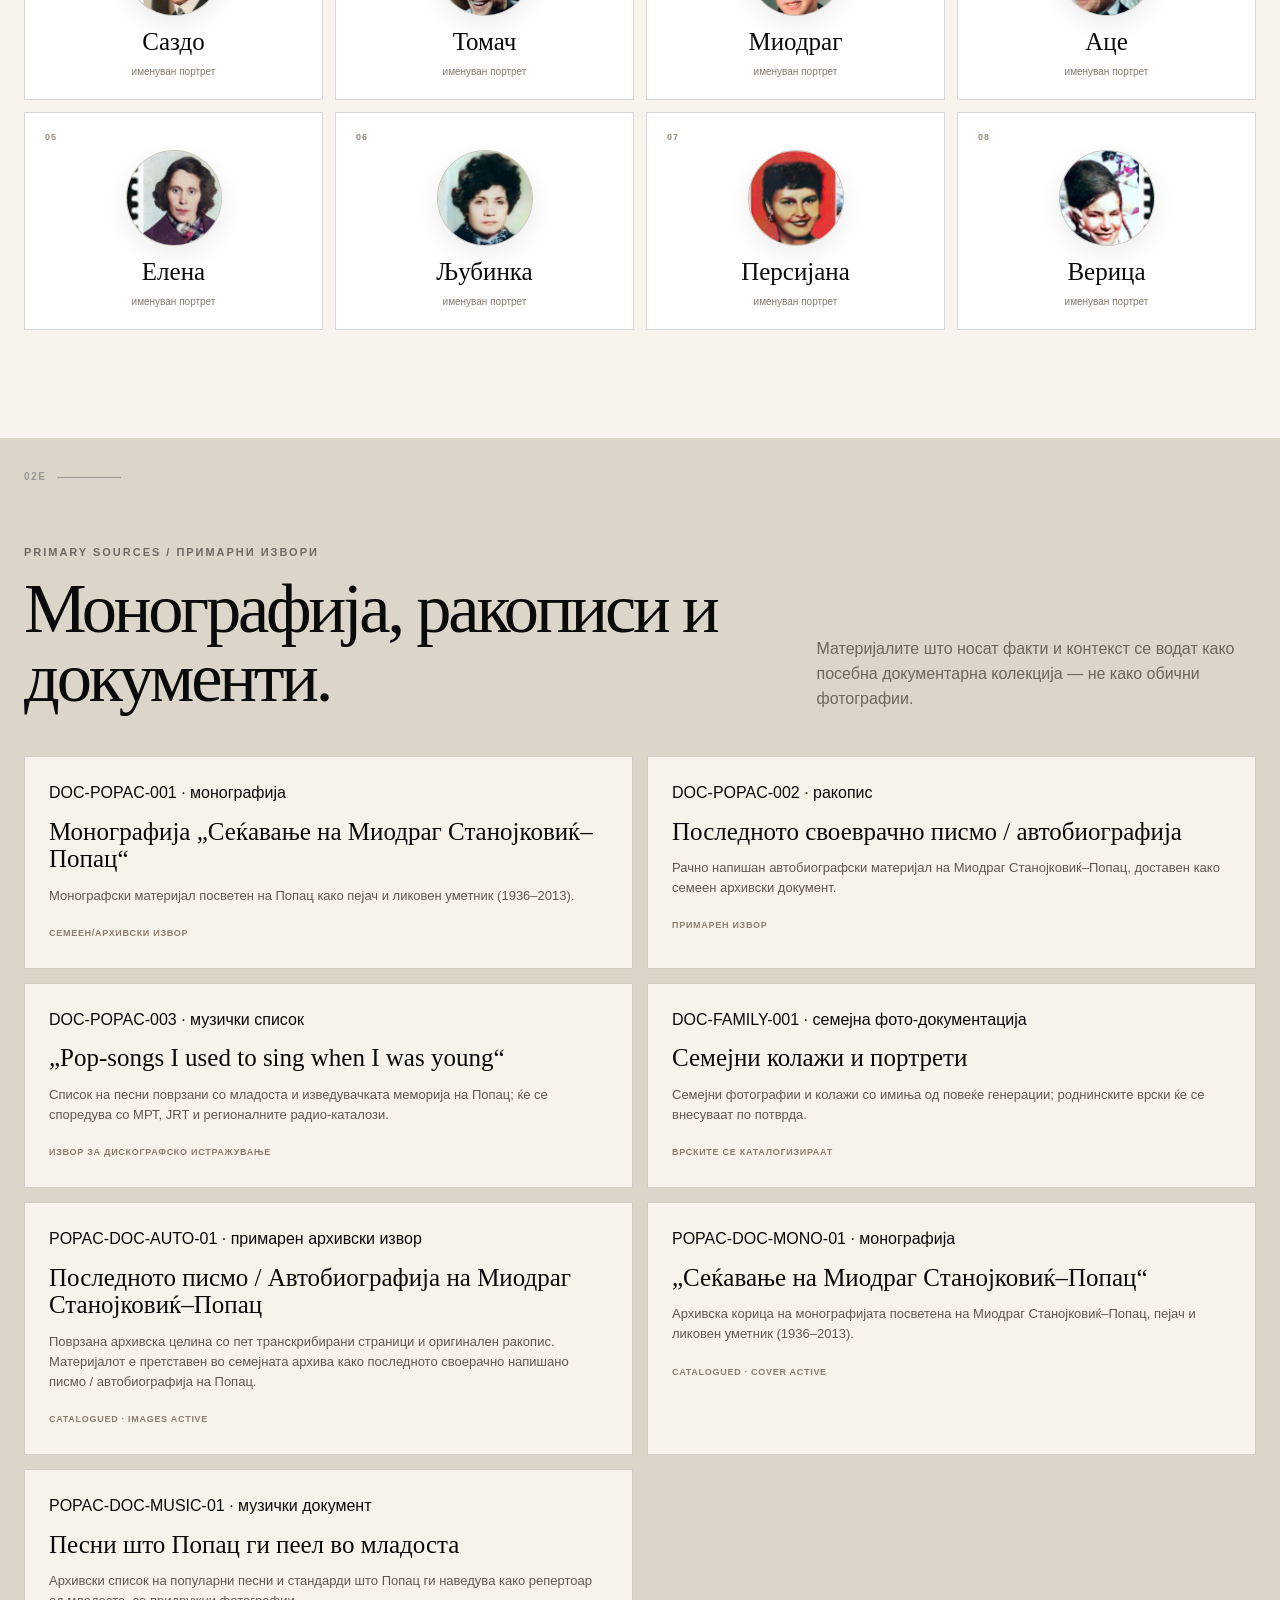
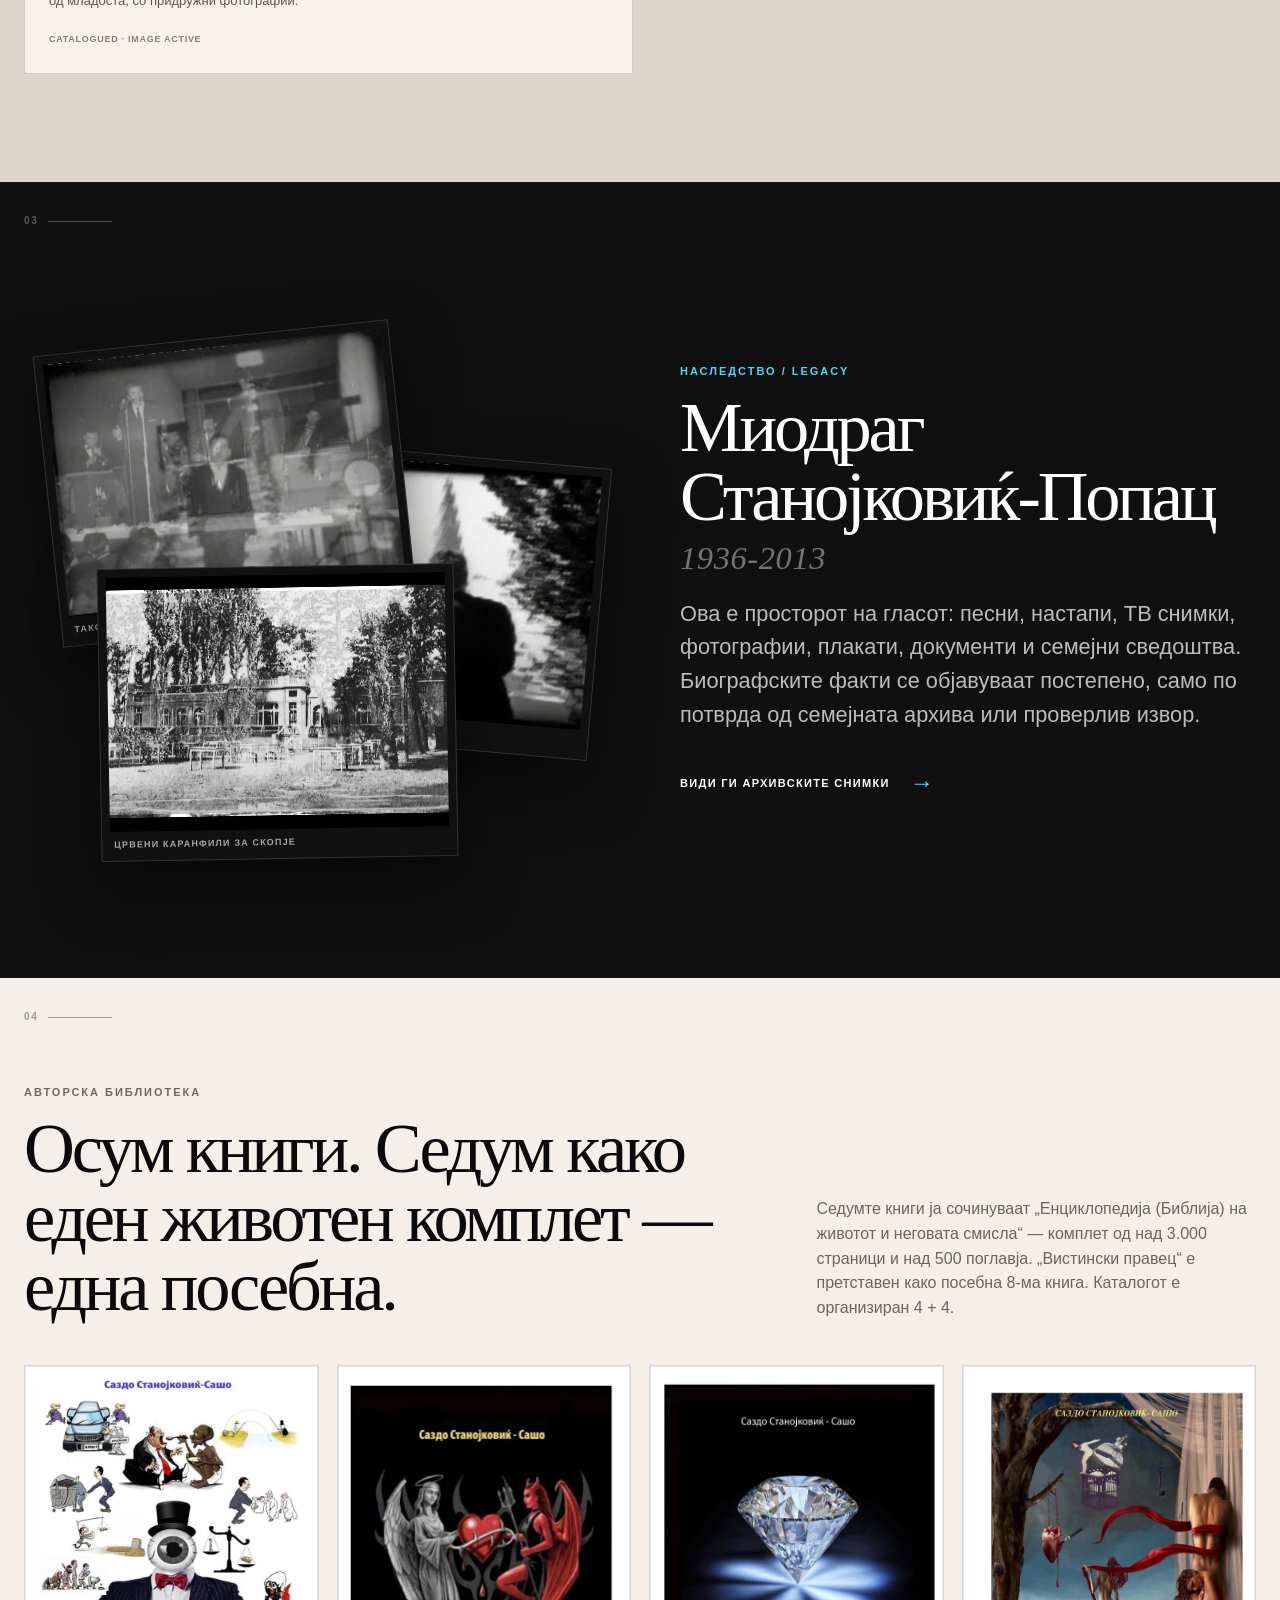
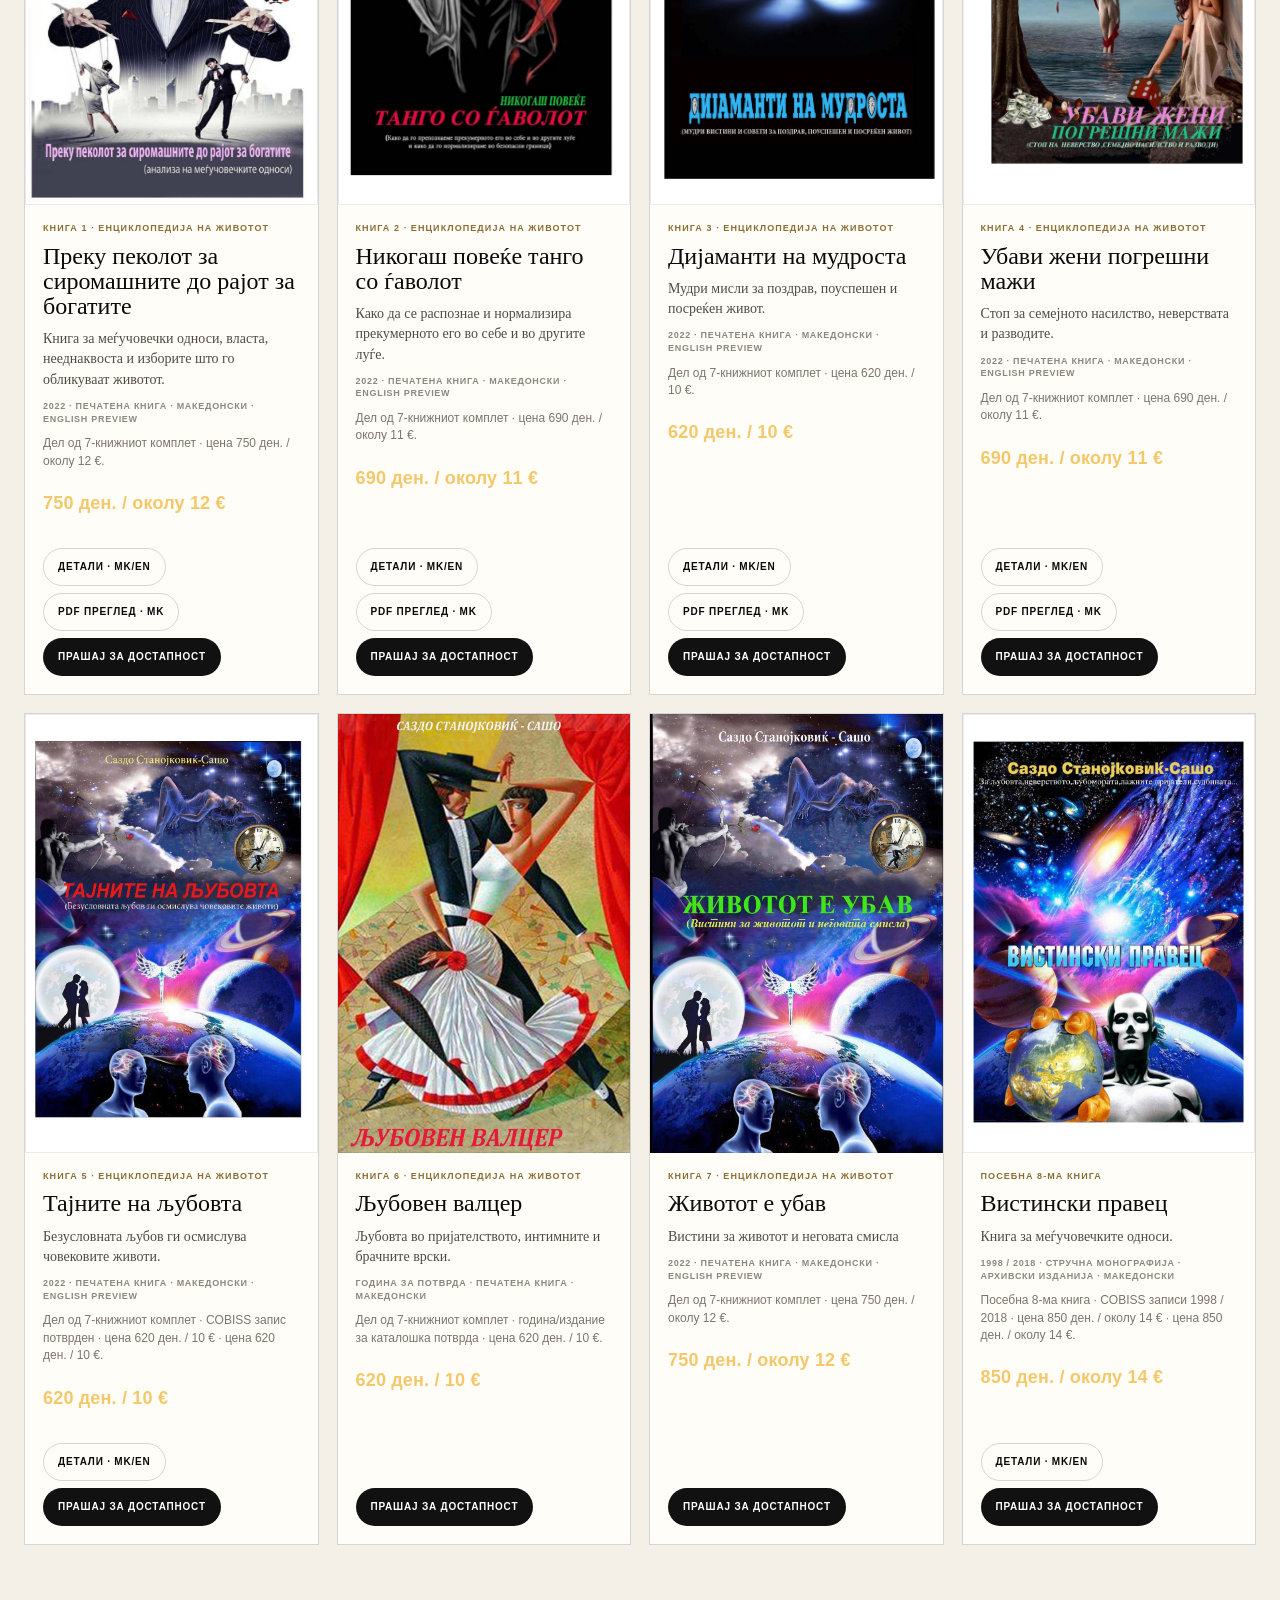
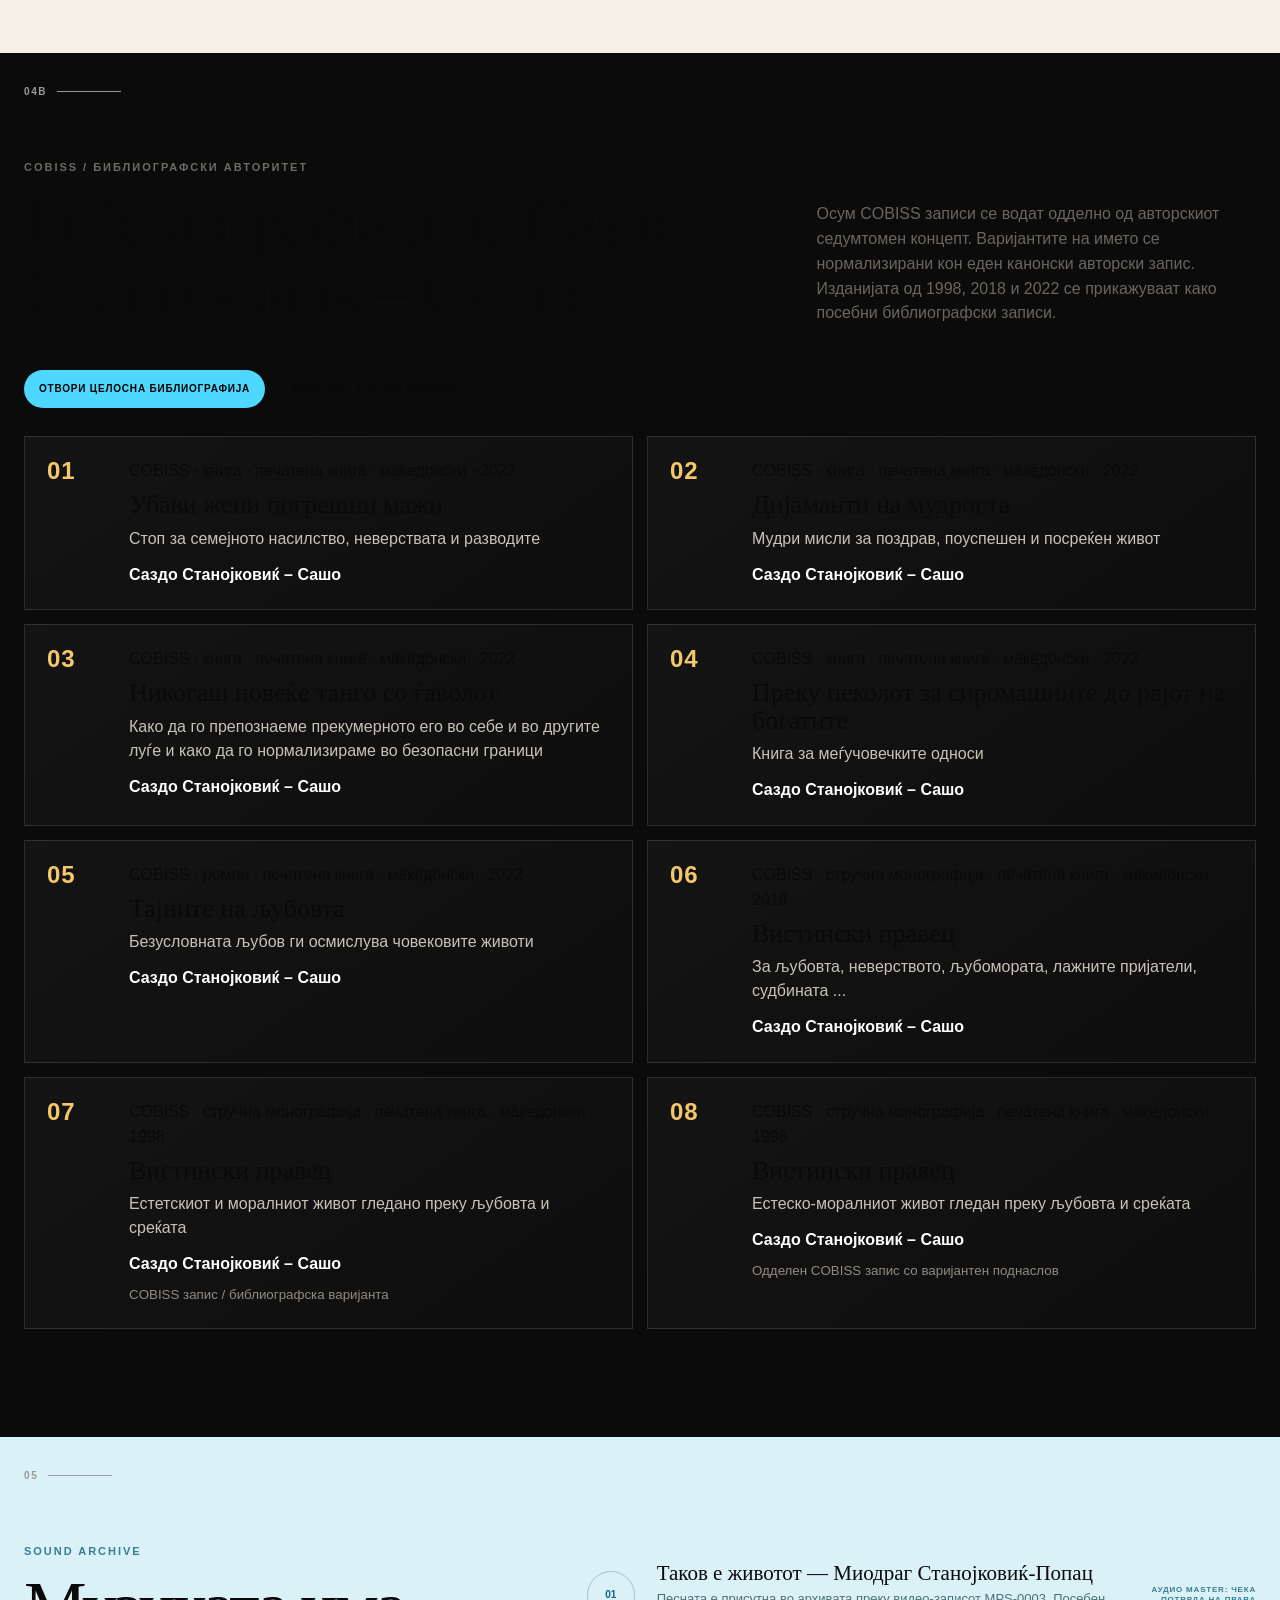
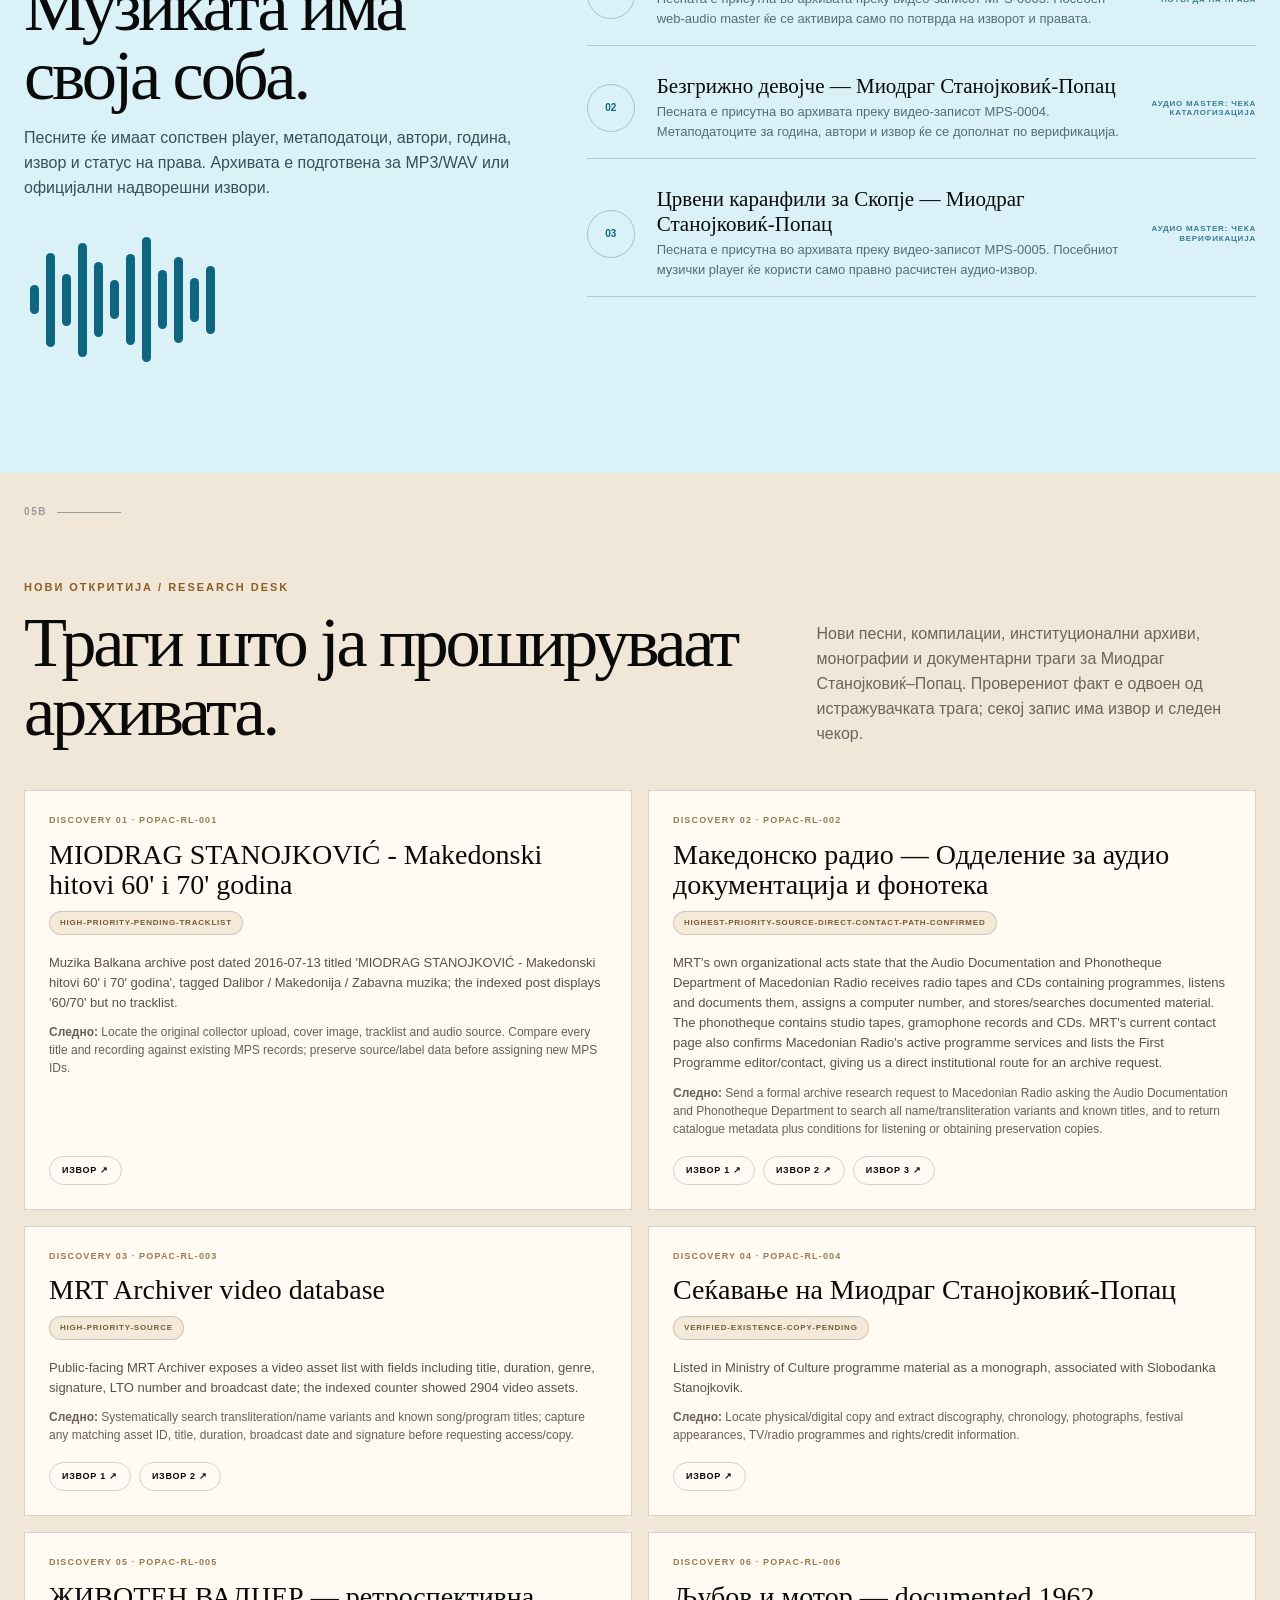
==== commit ba586e82: "Remove Sazdo group photo from memorial header" ====
--- a/index.html
+++ b/index.html
@@ -91,7 +91,7 @@
       <div class="memorial-collage">
         <figure class="memorial-portrait sazdo"><img src="assets/images/sasho/sazdo-stanojkovik-profile.jpg" alt="Саздо Станојковиќ–Сашо"><figcaption>САЗДО · автор · син</figcaption></figure>
         <figure class="memorial-portrait popac"><img src="assets/images/takov-e-zivotot-poster.jpg" alt="Миодраг Станојковиќ–Попац"><figcaption>ПОПАЦ · пејач · ликовен уметник</figcaption></figure>
-        <figure class="memorial-family"><img src="assets/images/sasho/archive-photo-mps-0002.jpg" alt="Семејна архивска фотографија"><figcaption>СЕМЕЈНА МЕМОРИЈА</figcaption></figure>
+        <figure class="memorial-family"><img src="assets/images/popac/biography/miodrag-stanojkovic-popac-life-collage.jpg" alt="Архивски колаж од животот и делото на Миодраг Станојковиќ–Попац"><figcaption>ПОПАЦ · ЖИВОТ И ДЕЛО</figcaption></figure>
       </div>
       <div class="memorial-copy">
         <p class="eyebrow">MEMORY / FATHER &amp; SON</p>
--- a/styles.css
+++ b/styles.css
@@ -140,3 +140,37 @@
 .folder-author .folder-visual img{object-position:center 25%}.folder-legacy .folder-visual img,.folder-music .folder-visual img,.folder-video .folder-visual img{object-position:center 30%}
 @media (max-width:900px){.memorial-home{grid-template-columns:1fr}.memorial-collage{min-height:460px}.memorial-copy h2{font-size:clamp(38px,10vw,58px)}}
 @media (max-width:620px){.memorial-collage{grid-template-columns:1fr;grid-template-rows:auto}.memorial-portrait,.memorial-family{grid-column:auto;min-height:280px}.memorial-links{display:grid}.memorial-links .btn{width:100%}}
+
+/* Bibliography / authority record */
+.bibliography-section{background:#0b0b0c}
+.bibliography-actions{display:flex;gap:10px;flex-wrap:wrap;margin:0 0 28px}
+.bibliography-grid{display:grid;grid-template-columns:repeat(2,minmax(0,1fr));gap:14px}
+.bibliography-card{display:grid;grid-template-columns:64px 1fr;gap:18px;padding:22px;border:1px solid rgba(255,255,255,.12);background:linear-gradient(145deg,rgba(255,255,255,.035),rgba(255,255,255,.012))}
+.bibliography-order{font:800 24px/1 Arial,sans-serif;color:#f4c86a;letter-spacing:.04em}
+.bibliography-card h3{margin:7px 0 8px;font:500 26px/1.06 Georgia,"Times New Roman",serif}
+.bibliography-subtitle{margin:0 0 12px;color:#c9c2b8;line-height:1.5}
+.bibliography-author{margin:0;color:#fff;font-weight:700}
+.bibliography-card small{display:block;margin-top:8px;color:#928a81}
+@media(max-width:850px){.bibliography-grid{grid-template-columns:1fr}}
+
+.book-price{margin:10px 0 14px;color:#f4c86a;font-size:18px;letter-spacing:.01em}.book-price strong{font-weight:800}
+
+.lineage-node{overflow:hidden;align-items:center;text-align:center}.lineage-portrait{width:96px;height:96px;border-radius:50%;overflow:hidden;border:1px solid var(--line-dark);margin:8px auto 12px;background:#eee8dd;box-shadow:0 8px 24px rgba(0,0,0,.08)}.lineage-portrait img{width:100%;height:100%;display:block;object-fit:cover;object-position:center top}.lineage-node strong{margin:0 0 8px}.lineage-node>span{align-self:flex-start}
+
+
+/* Person-owned archive collections: Sazdo / Popac */
+.person-archive{margin-top:1.1rem;padding-top:1rem;border-top:1px solid rgba(255,255,255,.09)}
+.person-archive>strong{display:block;margin-bottom:.7rem;font-size:.82rem;letter-spacing:.08em;text-transform:uppercase;opacity:.78}
+.person-archive-grid{display:grid;grid-template-columns:repeat(auto-fit,minmax(92px,1fr));gap:.65rem}
+.person-archive-thumb{position:relative;display:block;min-height:104px;padding:0;border:1px solid rgba(255,255,255,.1);border-radius:12px;overflow:hidden;background:#111;cursor:pointer;text-align:left}
+.person-archive-thumb img{display:block;width:100%;height:104px;object-fit:cover;object-position:center}
+.person-archive-thumb span{position:absolute;left:.4rem;bottom:.4rem;max-width:calc(100% - .8rem);padding:.2rem .4rem;border-radius:999px;background:rgba(0,0,0,.72);font-size:.65rem;line-height:1.15;letter-spacing:.04em;text-transform:uppercase;color:#fff}
+.person-archive-thumb:focus-visible{outline:2px solid currentColor;outline-offset:2px}
+@media (max-width:700px){.person-archive-grid{grid-template-columns:repeat(3,minmax(0,1fr))}.person-archive-thumb,.person-archive-thumb img{min-height:88px;height:88px}}
+
+.family-lineage-feature{grid-column:1/-1;display:grid;grid-template-columns:minmax(240px,.72fr) minmax(0,1.28fr);gap:18px;align-items:stretch;background:#111;color:#f7f0e4;border:1px solid var(--line-dark);padding:18px;margin-bottom:6px}
+.family-lineage-feature-copy{padding:18px;display:flex;flex-direction:column;justify-content:center}.family-lineage-feature-copy .meta{color:#d8b86d}.family-lineage-feature-copy h3{font:400 32px/1.06 Georgia,serif;margin:10px 0 14px}.family-lineage-feature-copy p{margin:0;color:#d4cec4;line-height:1.55}
+.family-lineage-feature-collage{display:grid;grid-template-columns:1fr 1fr;grid-template-rows:1fr 1.05fr;gap:8px;min-height:520px}
+.family-lineage-feature-img{margin:0;overflow:hidden;background:#050505}.family-lineage-feature-img img{width:100%;height:100%;display:block;object-fit:contain;background:#050505}
+.family-lineage-feature-img-3{grid-column:1/-1}
+@media(max-width:800px){.family-lineage-feature{grid-template-columns:1fr}.family-lineage-feature-collage{min-height:620px}.family-lineage-feature-copy h3{font-size:28px}}
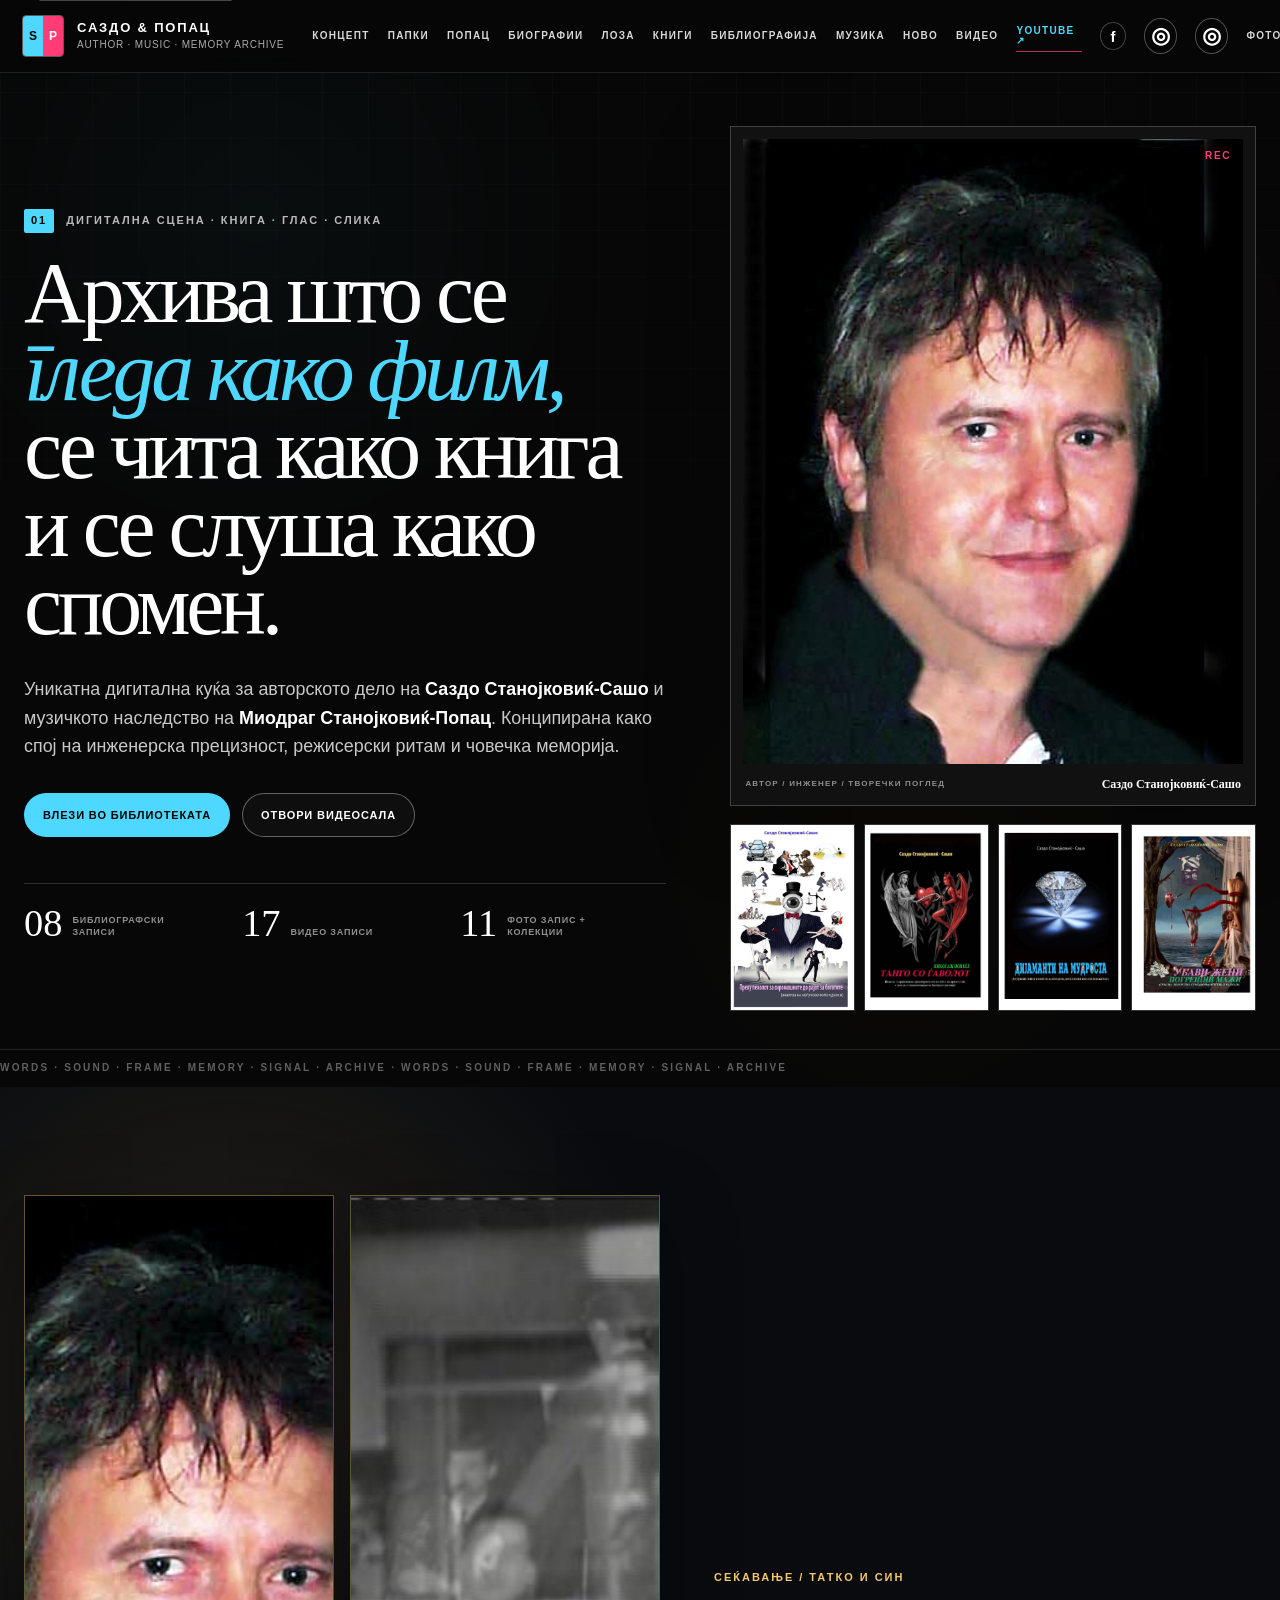
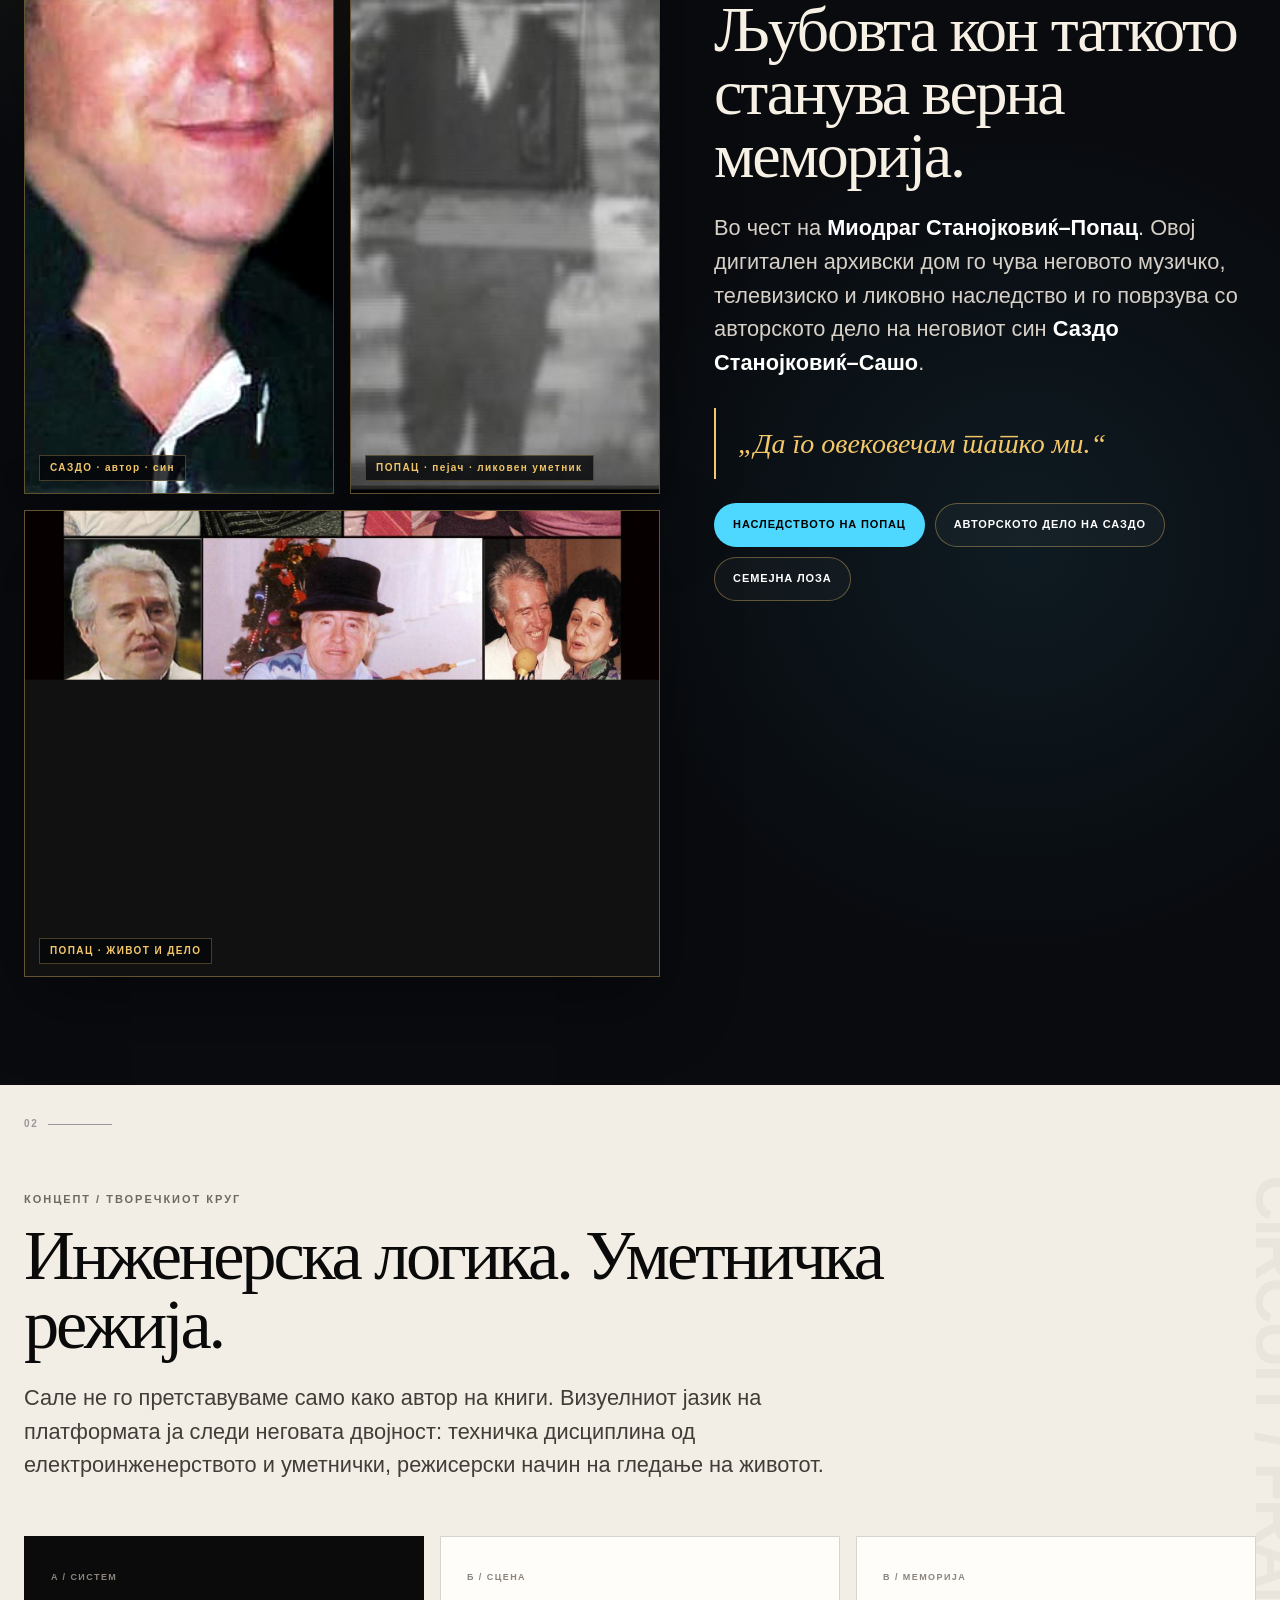
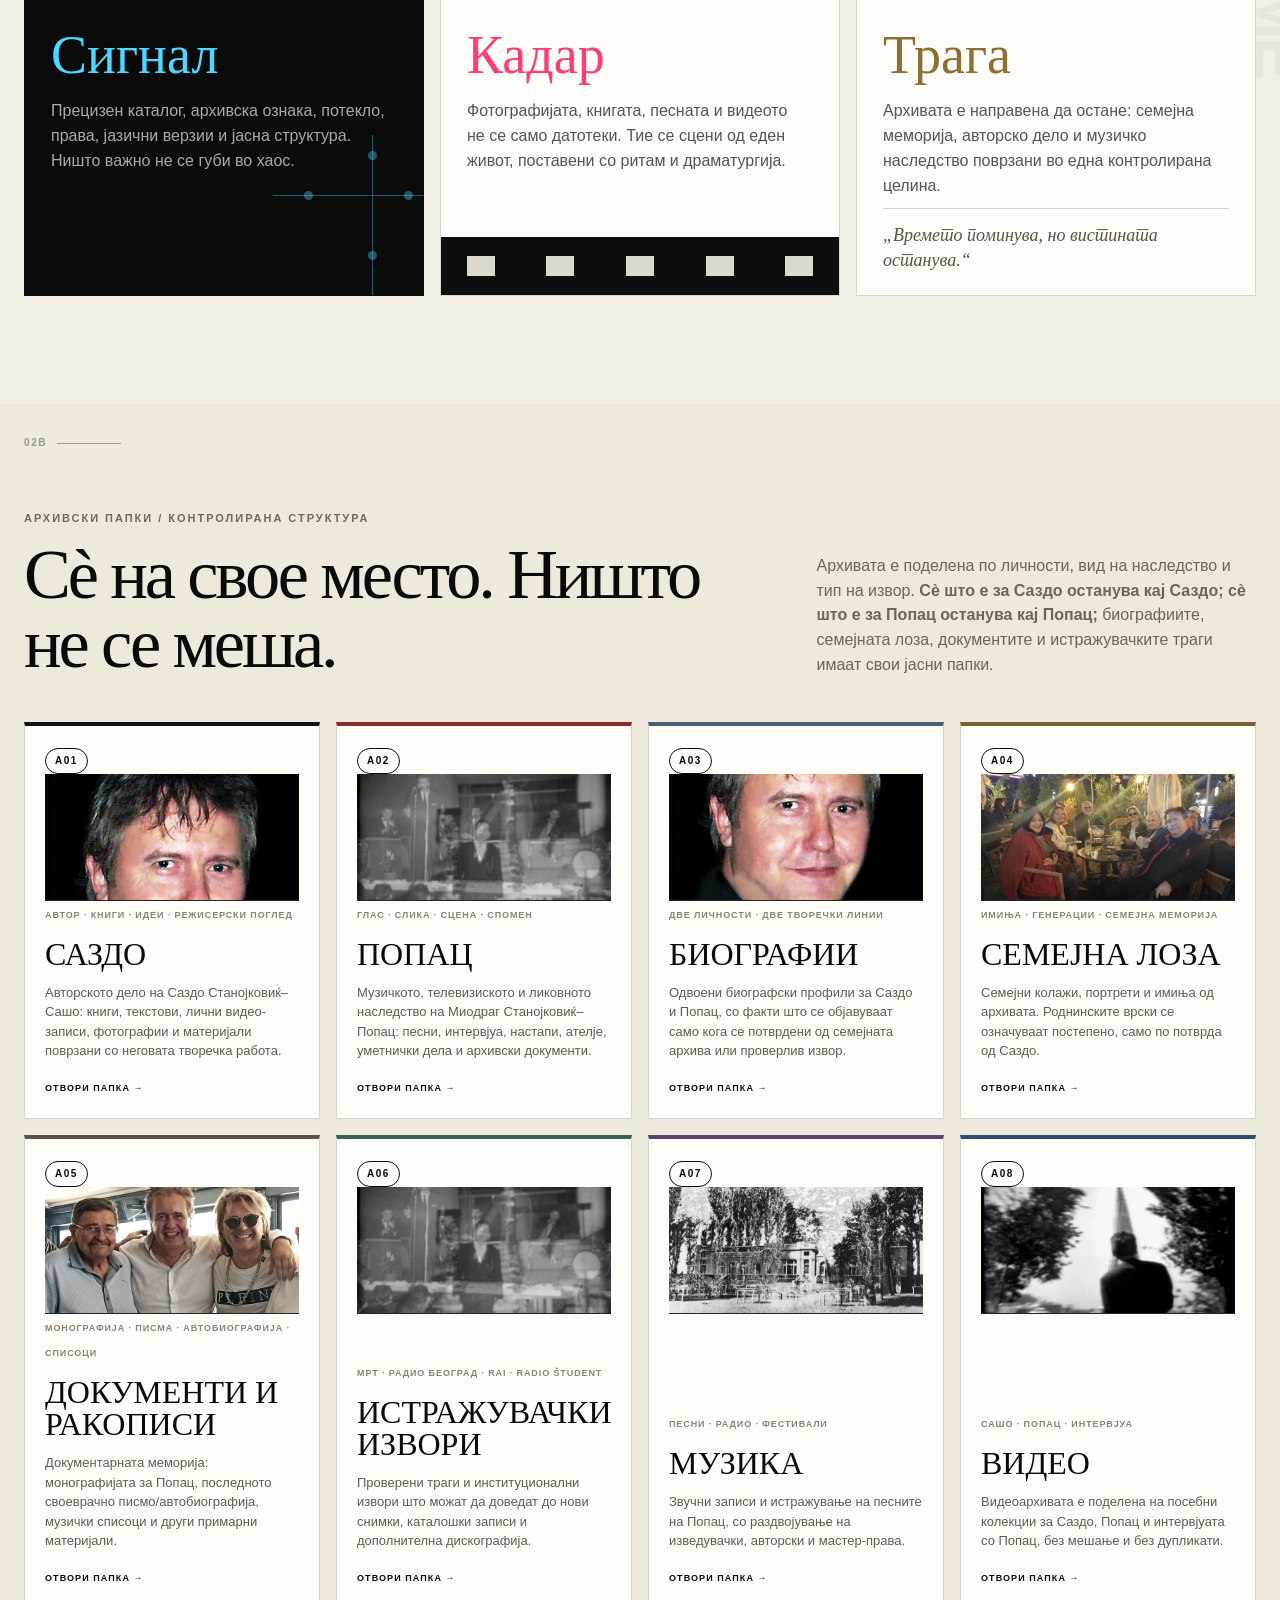
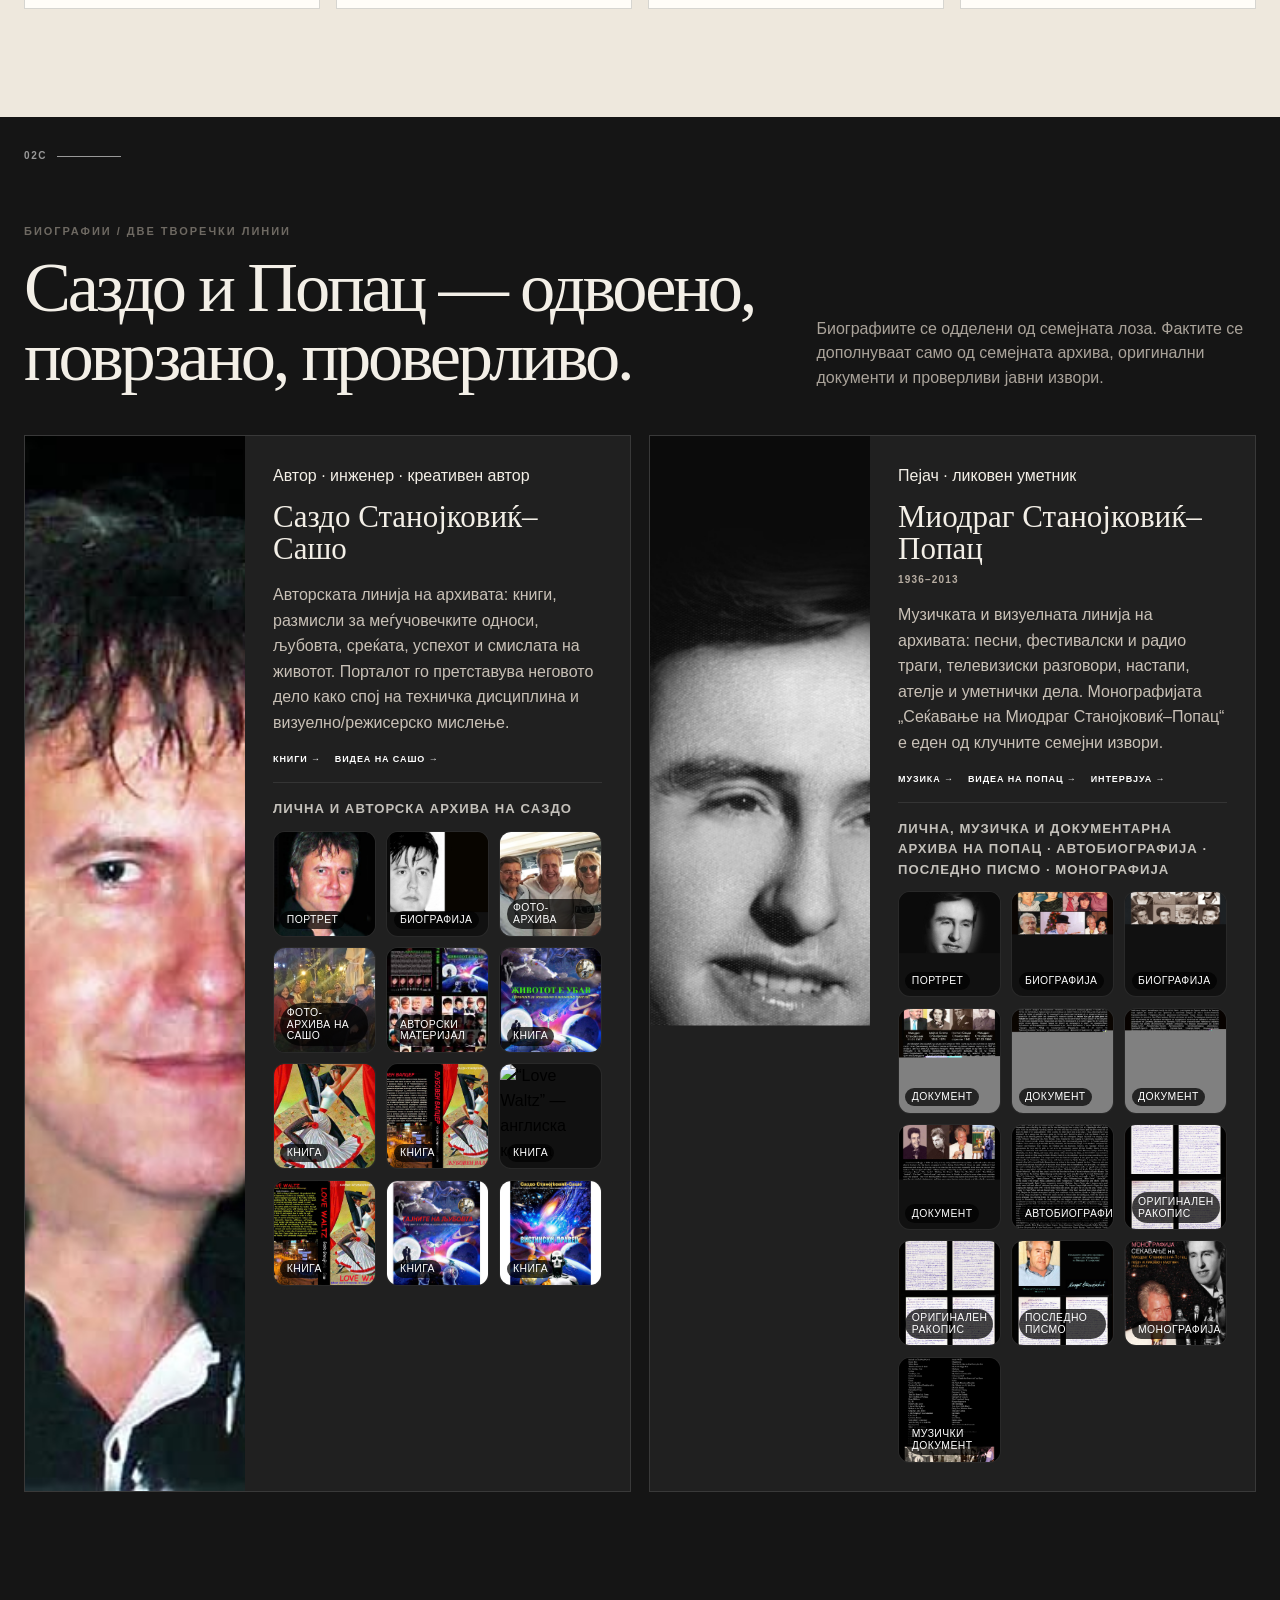
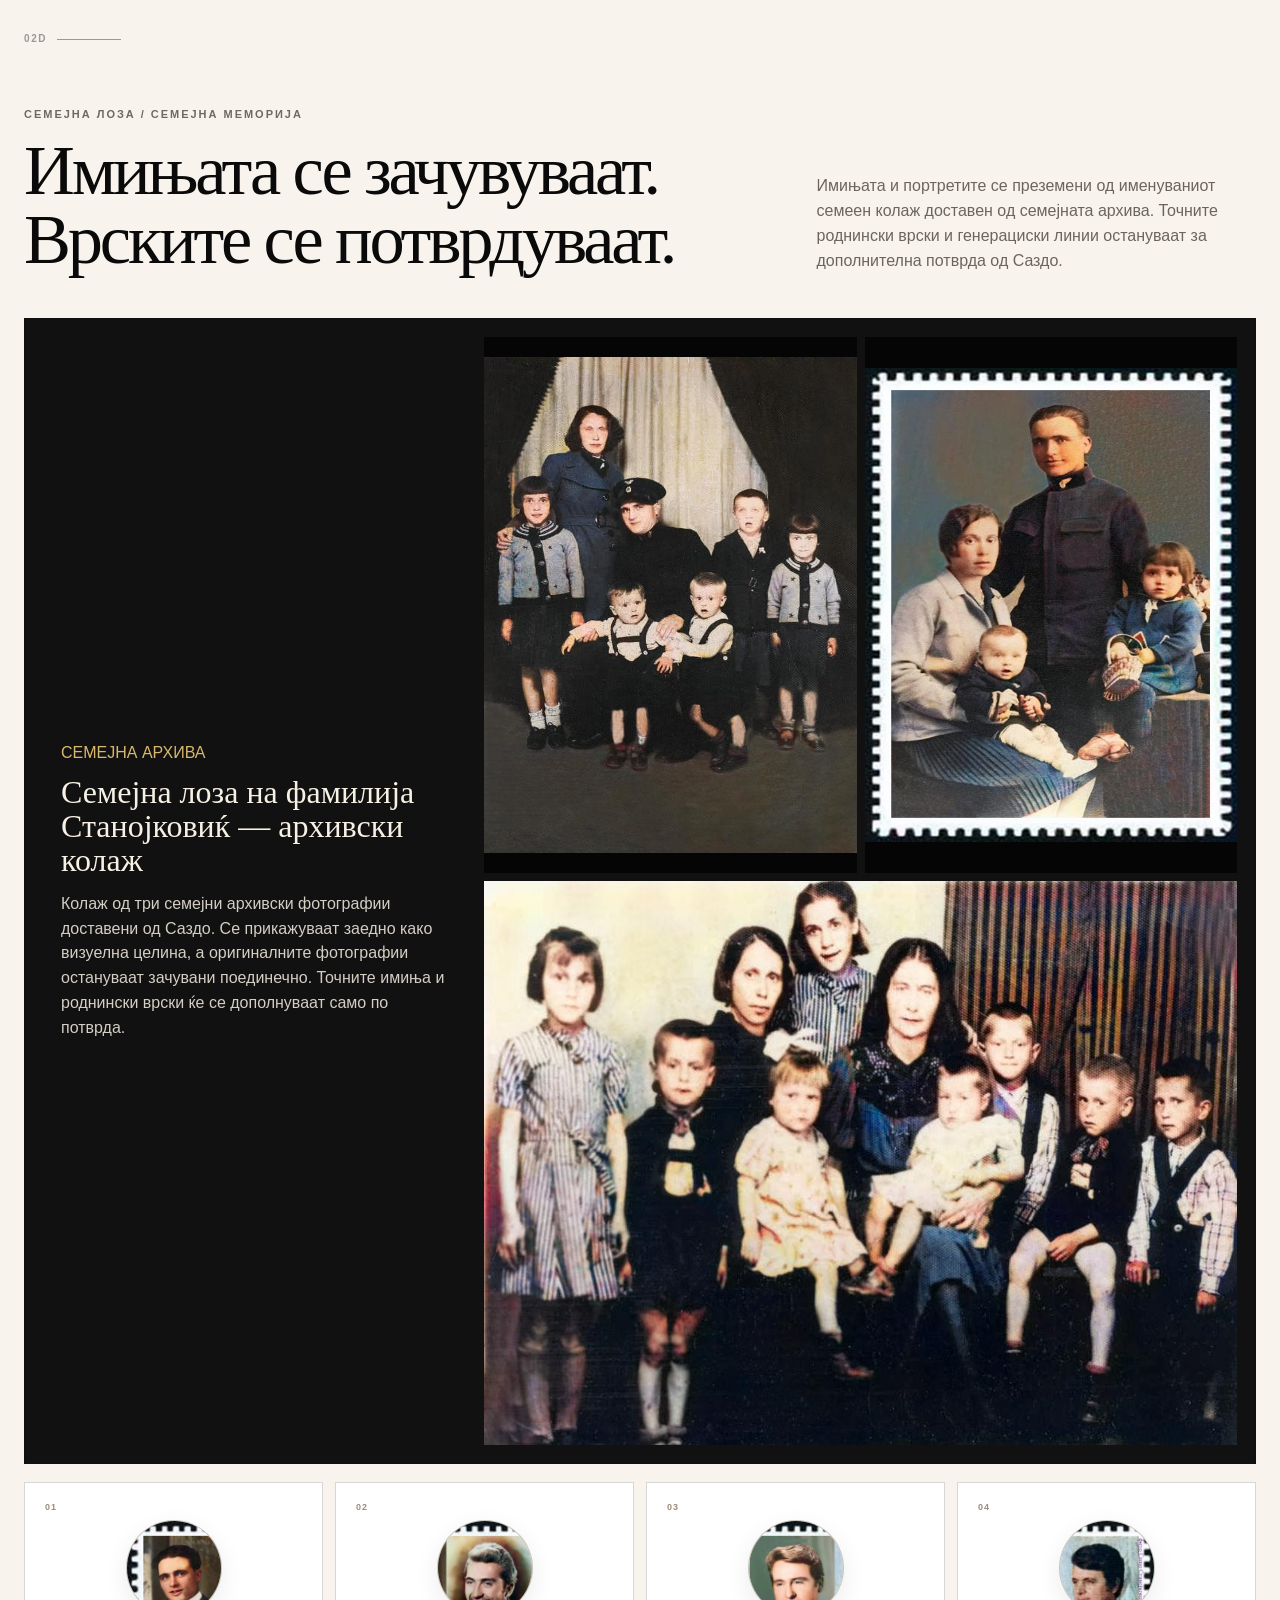
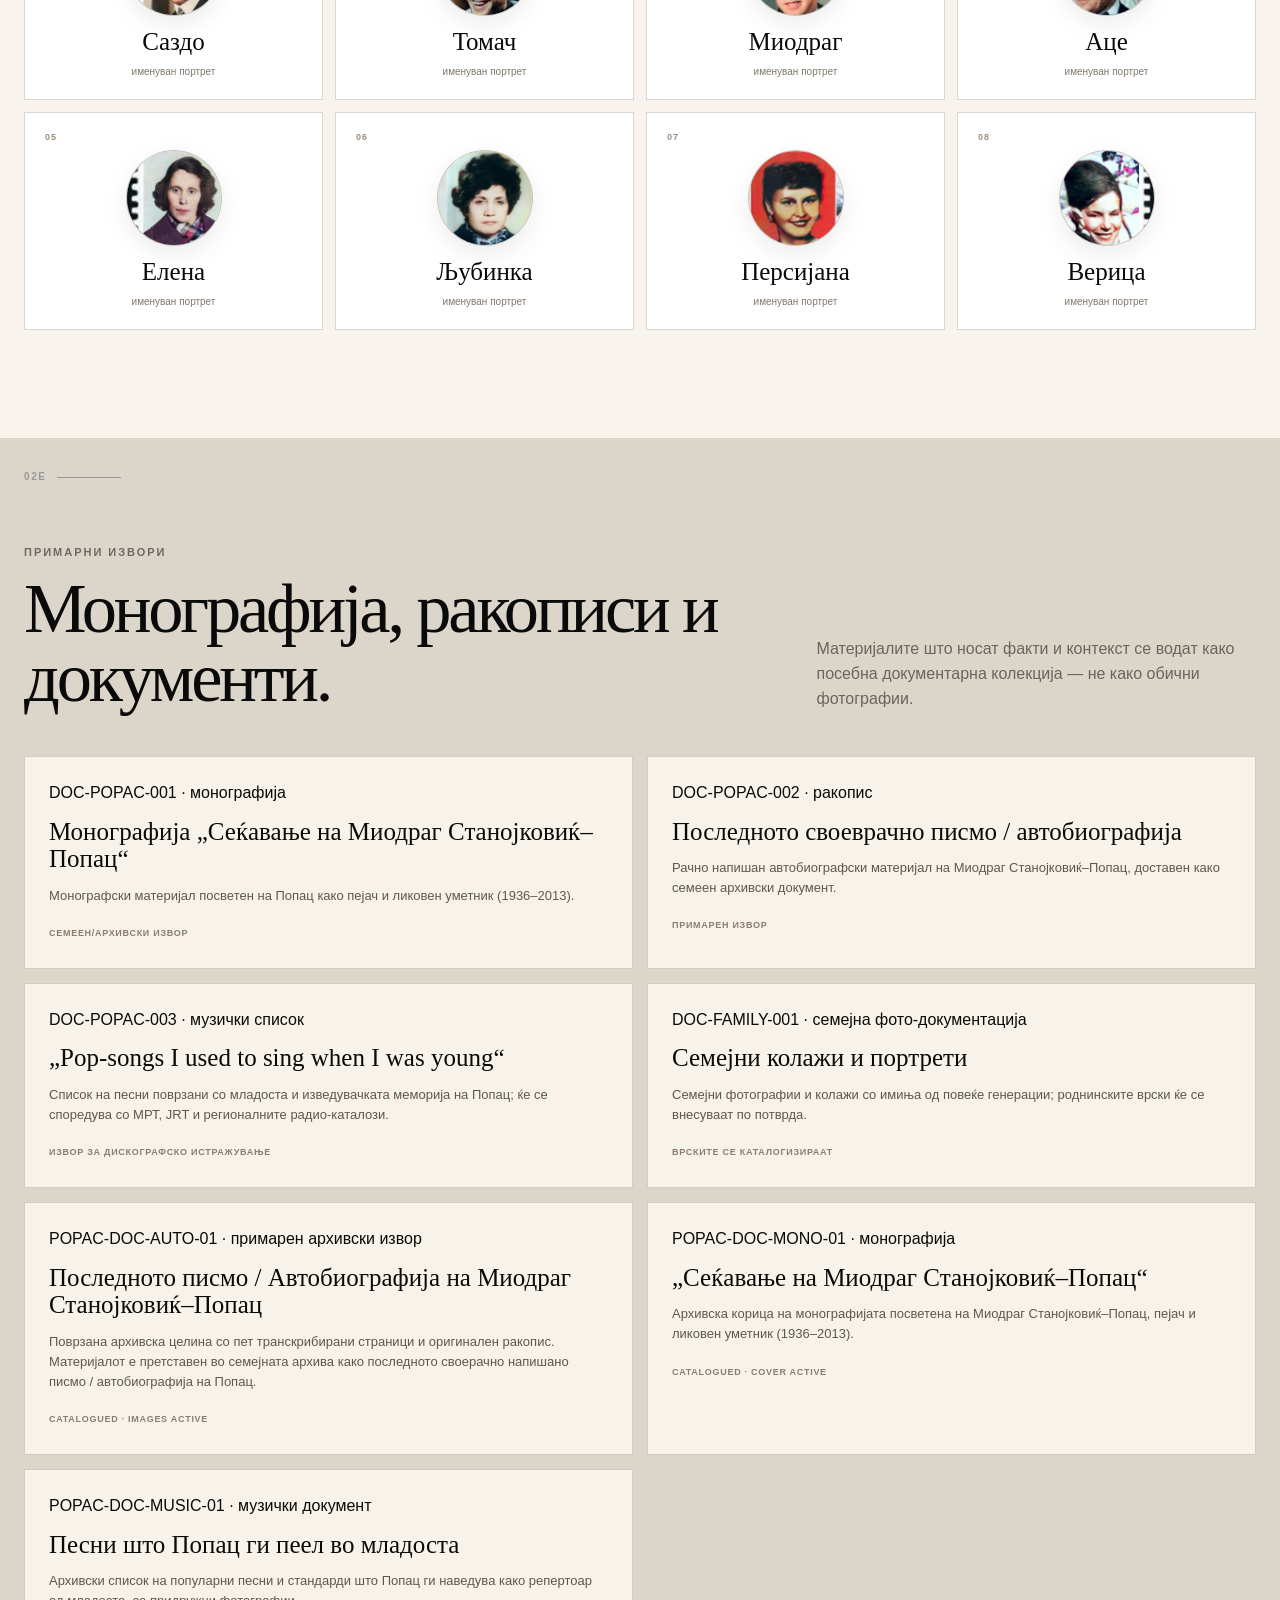
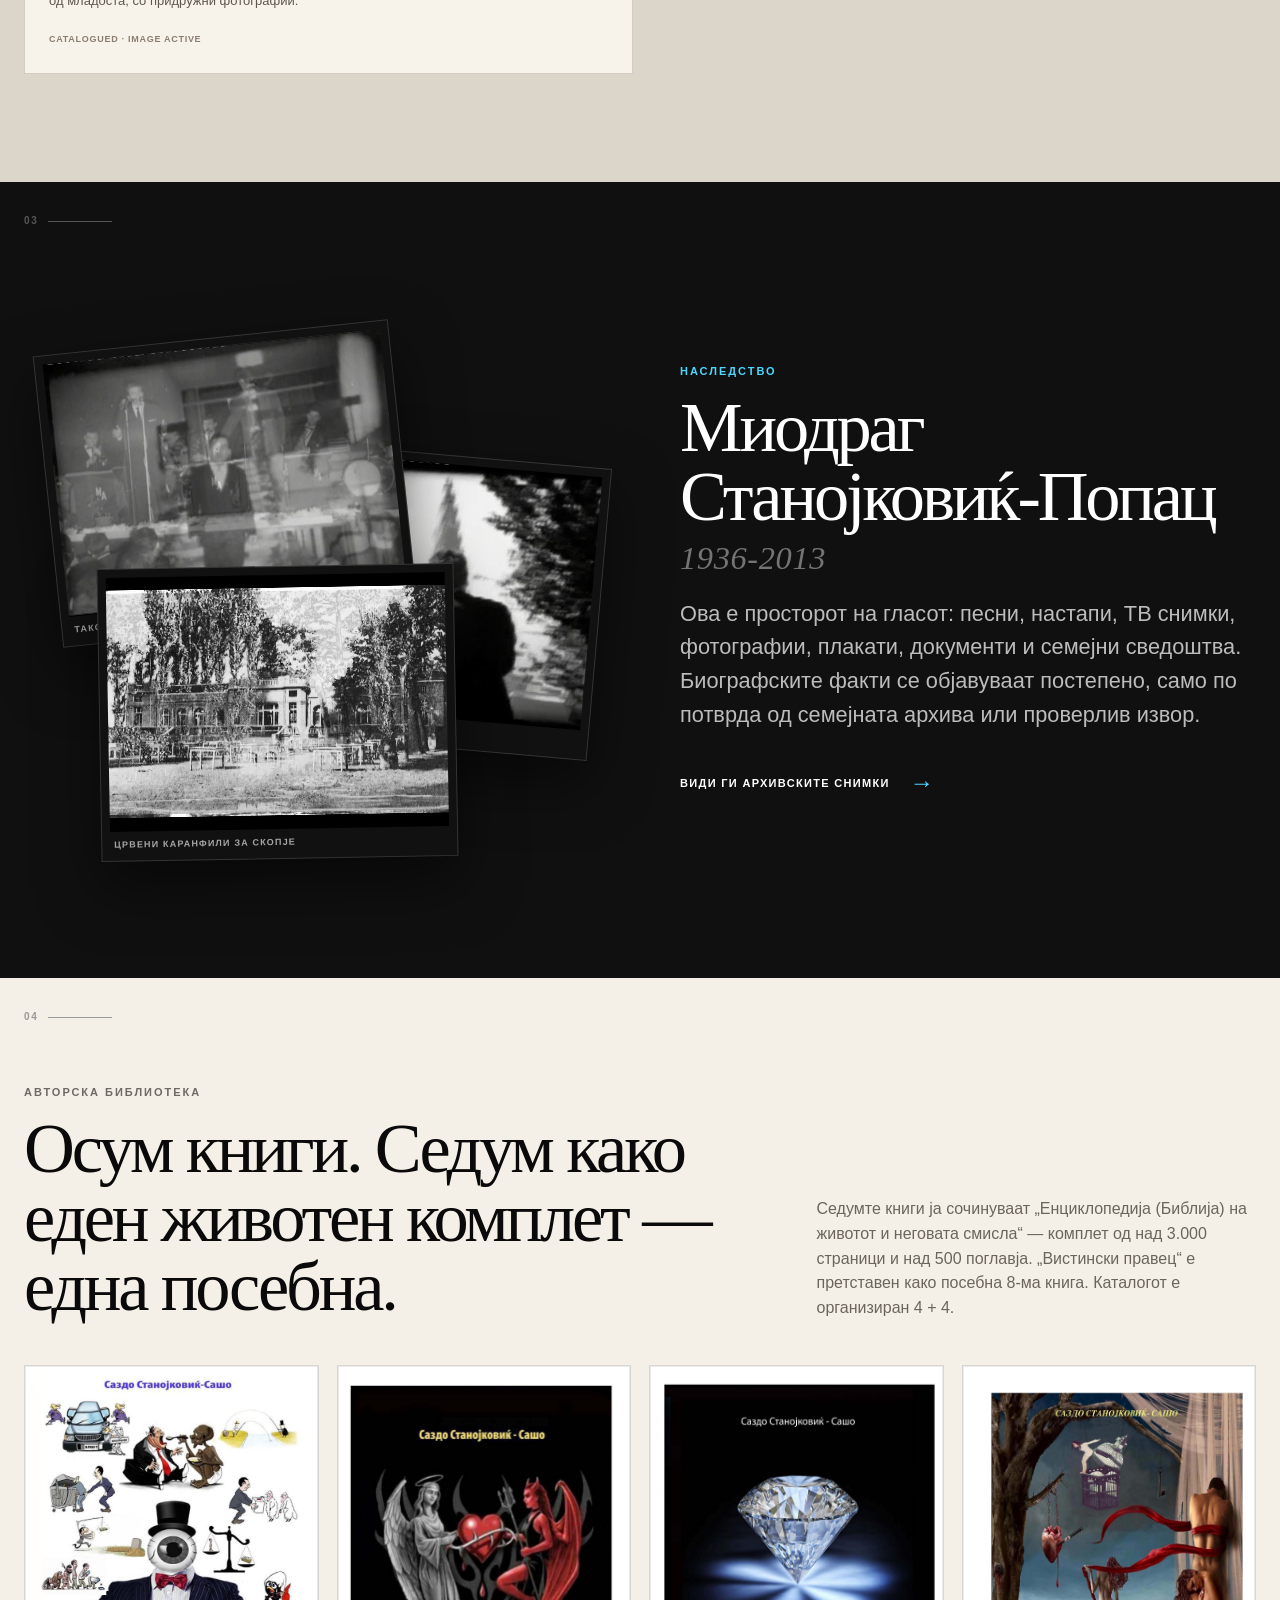
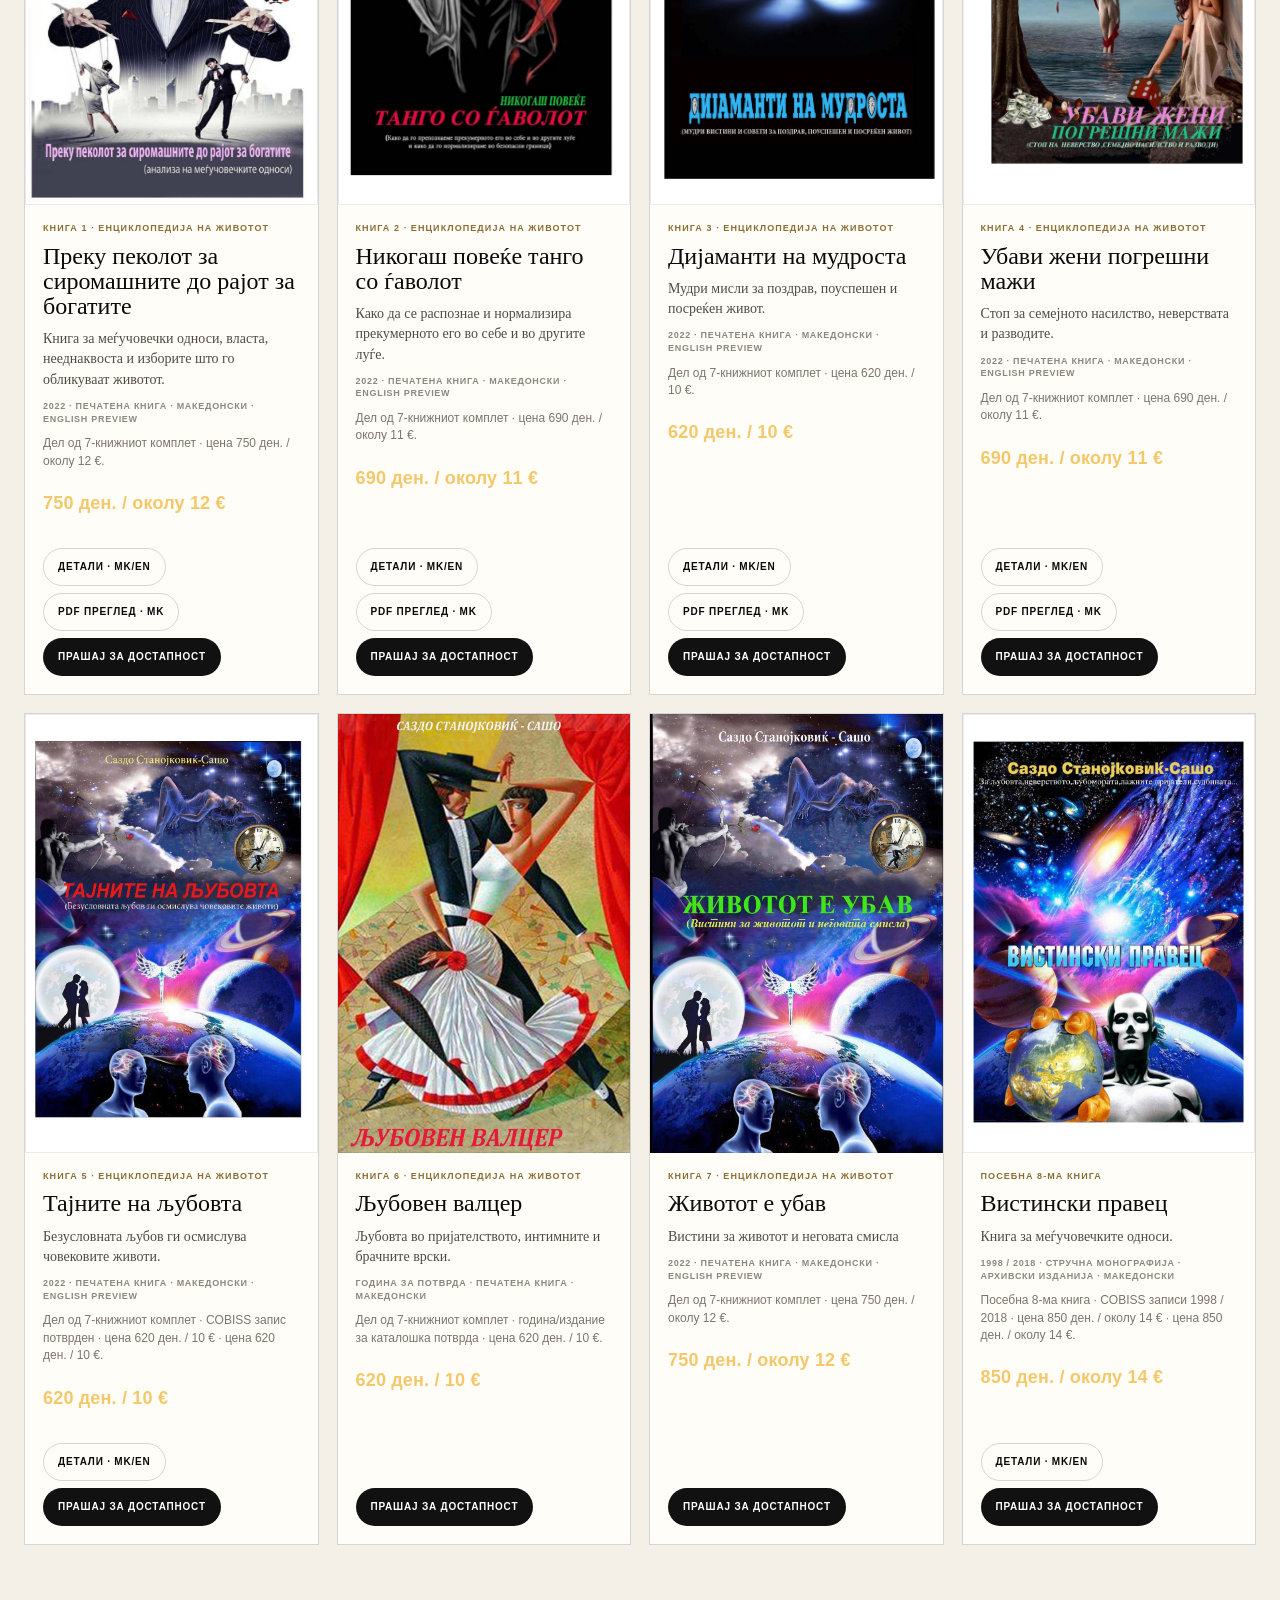
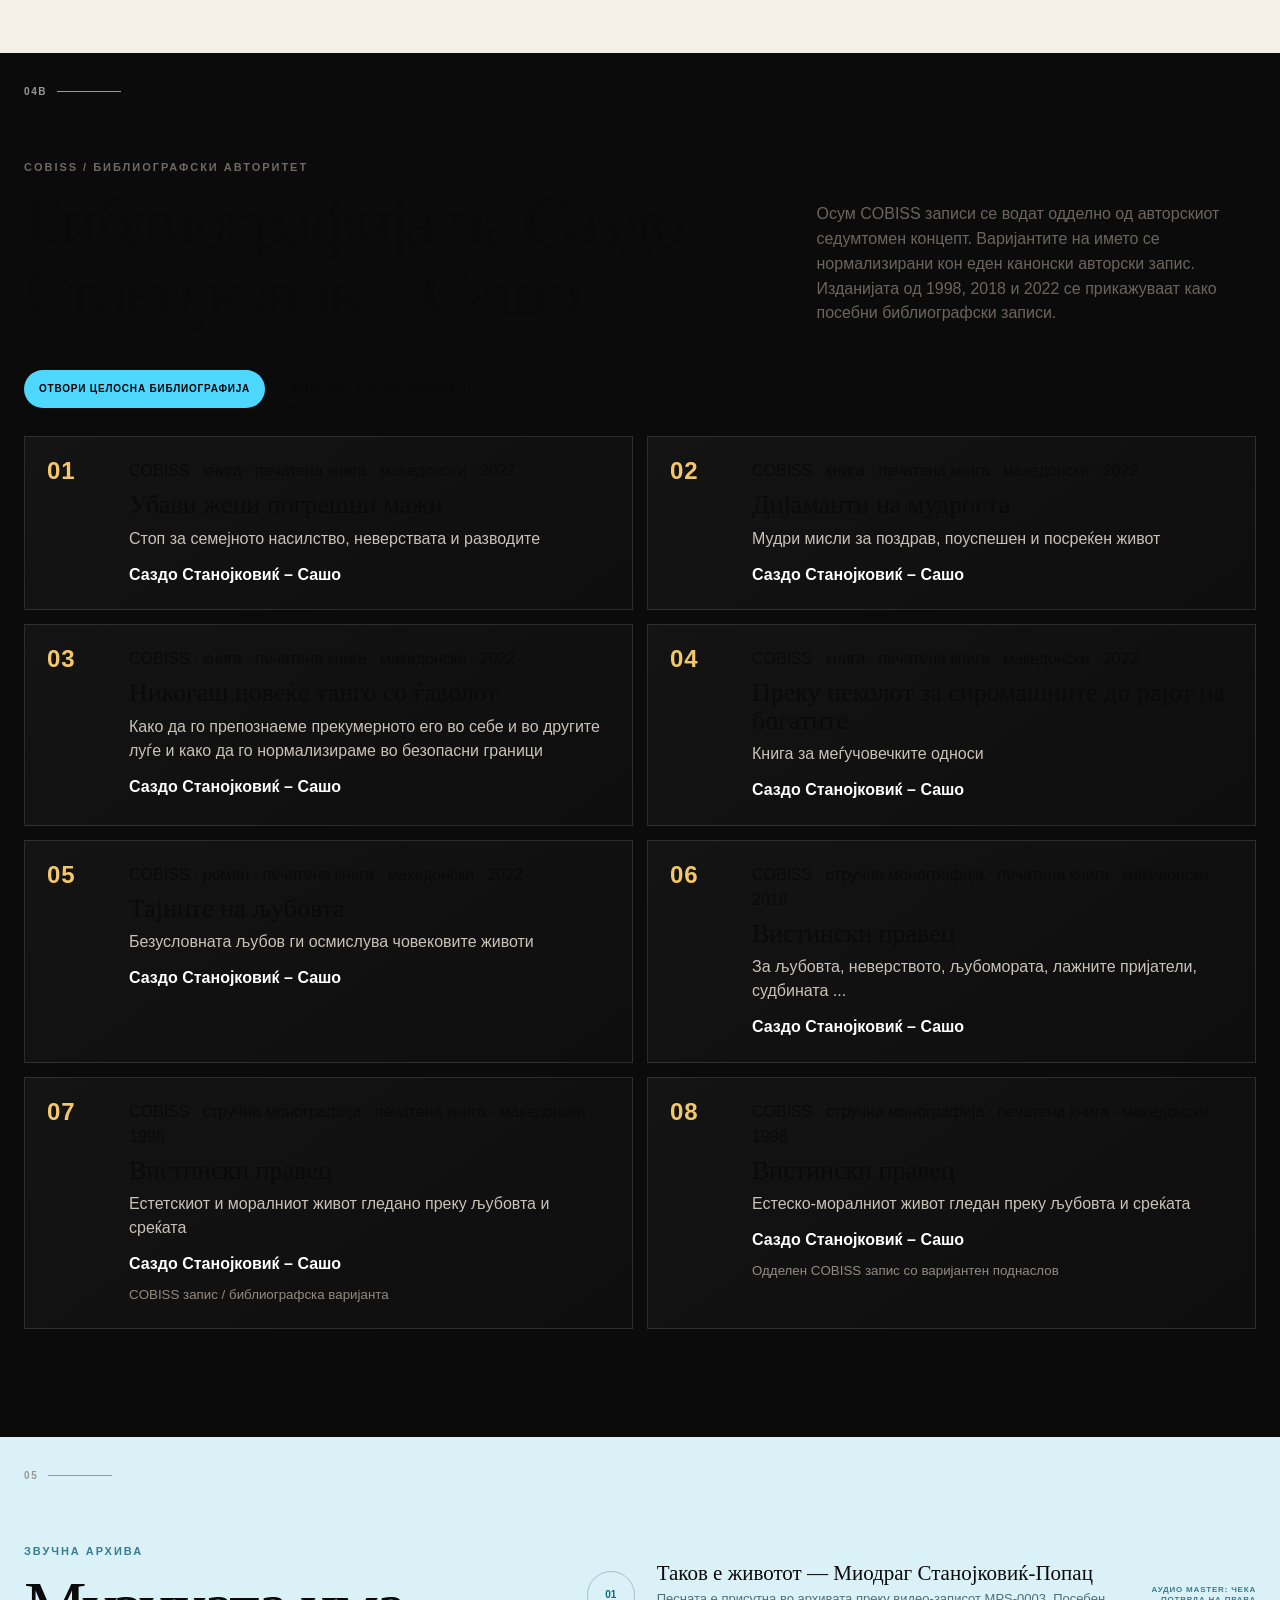
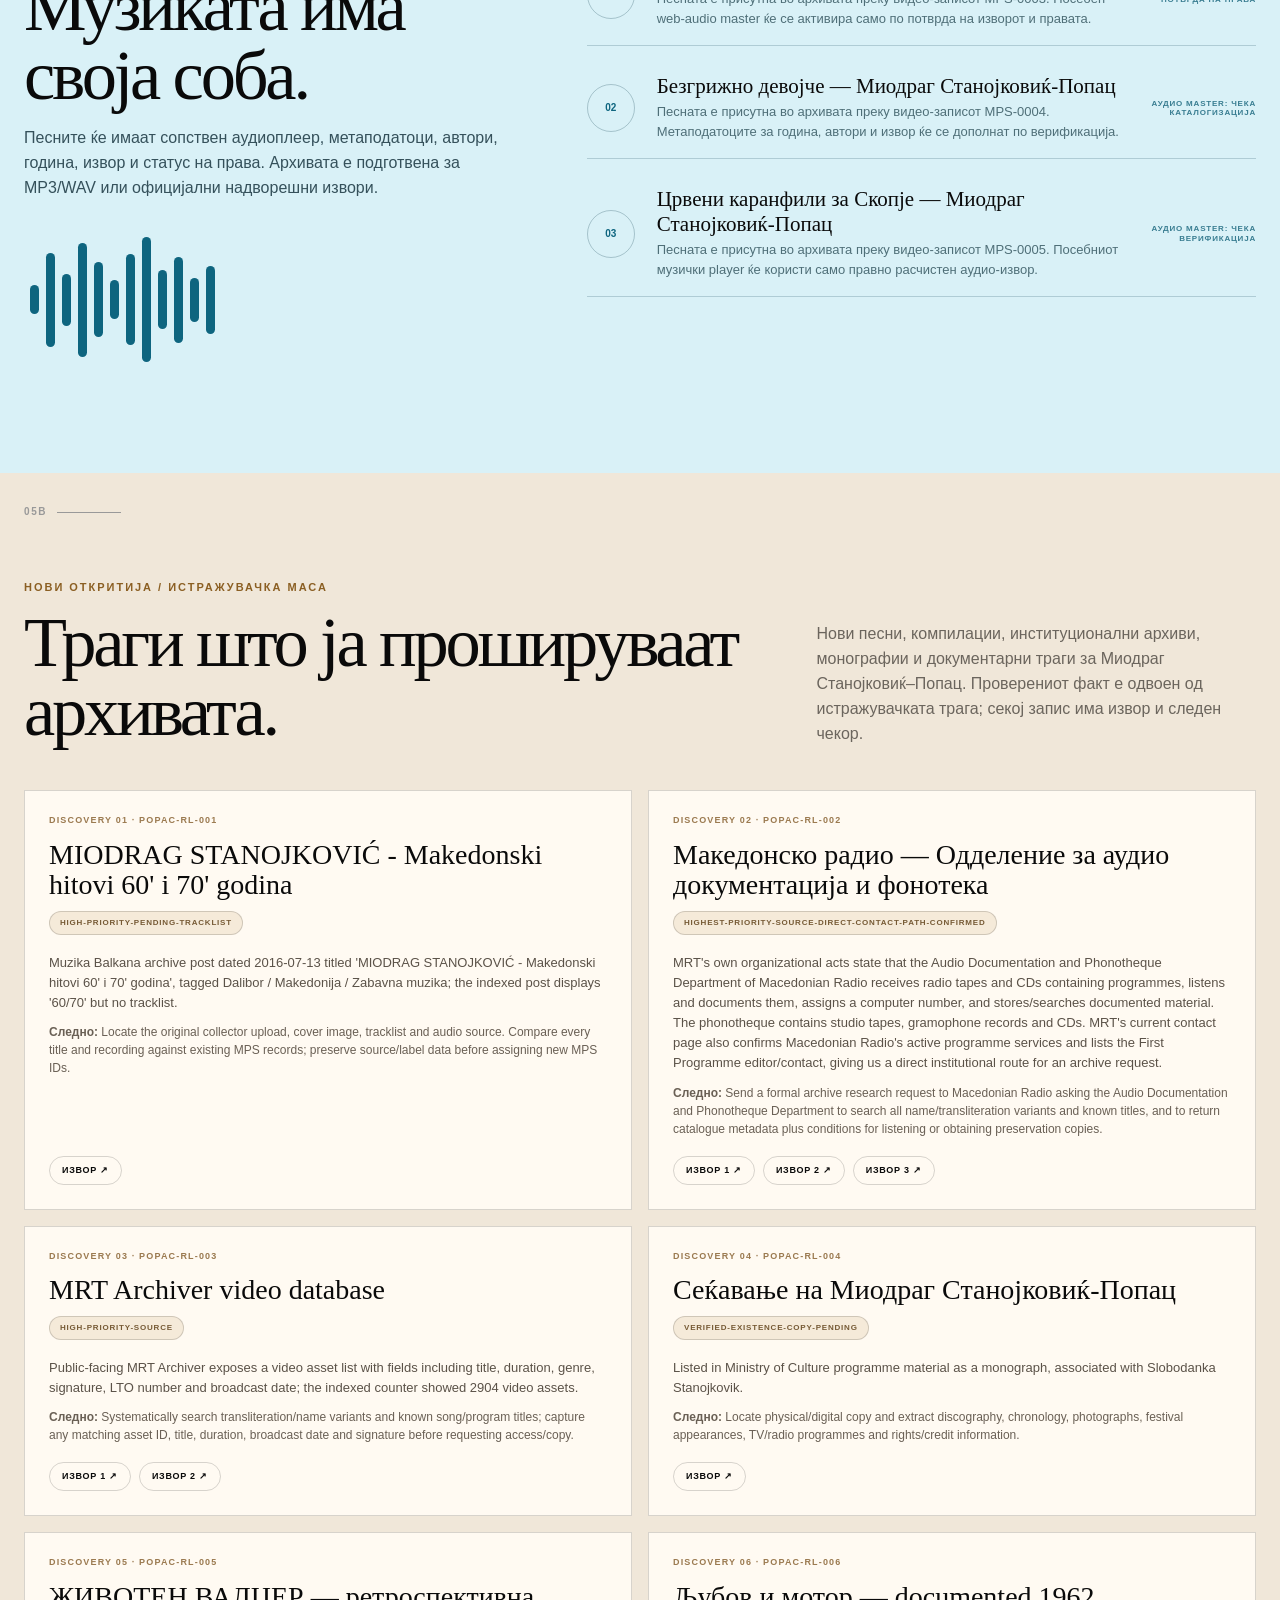
==== commit ec9a7ce0: "Canonicalize Macedonian archive interface terminology" ====
--- a/index.html
+++ b/index.html
@@ -4,13 +4,14 @@
   <meta charset="utf-8">
   <meta name="viewport" content="width=device-width, initial-scale=1">
   <meta name="theme-color" content="#080808">
-  <title>Саздо & Попац | Авторска и музичка дигитална архива</title>
+  <title>Саздо и Попац | Авторска и музичка дигитална архива</title>
   <meta name="description" content="Авторска, музичка, видео и фото архива на Саздо Станојковиќ-Сашо и музичкото наследство на Миодраг Станојковиќ-Попац.">
   <meta name="author" content="Саздо Станојковиќ-Сашо">
+  <meta name="google-site-verification" content="igr8KzBdq7H_Hv-6l6Jq6kjUYcqHtd8iqxgd8YhvH34" />
   <meta name="DC.title" content="Саздо & Попац — Авторска и музичка дигитална архива">
   <meta name="DC.creator" content="Саздо Станојковиќ-Сашо">
   <meta name="DC.language" content="mk">
-  <link rel="canonical" href="https://sazdo-popac-digital-archive.sasostanojkovik-sazdo-popac-digital-archive.workers.dev/">
+  <link rel="canonical" href="https://sazdo-popac-digital-archive.sashostanojkovik20.workers.dev/">
   <link rel="stylesheet" href="styles.css">
   <script type="application/ld+json">
   {
@@ -18,8 +19,8 @@
     "@type":"Person",
     "name":"Саздо Станојковиќ – Сашо",
     "alternateName":["Саздо Станојковиќ-Сашо","Саздо-Сашо Станојковиќ","Sazdo Stanojkovic – Sasho"],
-    "url":"https://sazdo-popac-digital-archive.sasostanojkovik-sazdo-popac-digital-archive.workers.dev/#biographies",
-    "mainEntityOfPage":"https://sazdo-popac-digital-archive.sasostanojkovik-sazdo-popac-digital-archive.workers.dev/bibliography.html"
+    "url":"https://sazdo-popac-digital-archive.sashostanojkovik20.workers.dev/#biographies",
+    "mainEntityOfPage":"https://sazdo-popac-digital-archive.sashostanojkovik20.workers.dev/bibliography.html"
   }
   </script>
 </head>
@@ -62,7 +63,7 @@
         <p class="lead">Уникатна дигитална куќа за авторското дело на <strong>Саздо Станојковиќ-Сашо</strong> и музичкото наследство на <strong>Миодраг Станојковиќ-Попац</strong>. Конципирана како спој на инженерска прецизност, режисерски ритам и човечка меморија.</p>
         <div class="hero-actions">
           <a class="btn primary" href="#books">Влези во библиотеката</a>
-          <a class="btn ghost" href="#video">Отвори screening room</a>
+          <a class="btn ghost" href="#video">Отвори видеосала</a>
         </div>
         <div class="hero-stats" aria-label="Статистика на архивата">
           <div><strong id="stat-books">08</strong><span>библиографски записи</span></div>
@@ -75,7 +76,7 @@
         <div class="portrait-frame">
           <div class="frame-corners" aria-hidden="true"></div>
           <img src="assets/images/sasho/sazdo-stanojkovik-profile.jpg" alt="Архивски портрет на Саздо Станојковиќ-Сашо">
-          <div class="portrait-caption"><span>AUTHOR / ENGINEER / CREATIVE EYE</span><strong>Саздо Станојковиќ-Сашо</strong></div>
+          <div class="portrait-caption"><span>АВТОР / ИНЖЕНЕР / ТВОРЕЧКИ ПОГЛЕД</span><strong>Саздо Станојковиќ-Сашо</strong></div>
         </div>
         <div class="cover-reel" aria-label="Избрани корици">
           <a href="books/preku-pekolot.html"><img src="assets/images/books/preku-pekolot-front-mk.jpg" alt="Корица: Преку пеколот за сиромашните до рајот на богатите"></a>
@@ -94,7 +95,7 @@
         <figure class="memorial-family"><img src="assets/images/popac/biography/miodrag-stanojkovic-popac-life-collage.jpg" alt="Архивски колаж од животот и делото на Миодраг Станојковиќ–Попац"><figcaption>ПОПАЦ · ЖИВОТ И ДЕЛО</figcaption></figure>
       </div>
       <div class="memorial-copy">
-        <p class="eyebrow">MEMORY / FATHER &amp; SON</p>
+        <p class="eyebrow">СЕЌАВАЊЕ / ТАТКО И СИН</p>
         <h2 id="memorial-title">Љубовта кон таткото станува верна меморија.</h2>
         <p class="section-lead">Во чест на <strong>Миодраг Станојковиќ–Попац</strong>. Овој дигитален архивски дом го чува неговото музичко, телевизиско и ликовно наследство и го поврзува со авторското дело на неговиот син <strong>Саздо Станојковиќ–Сашо</strong>.</p>
         <blockquote>„Да го овековечам татко ми.“</blockquote>
@@ -109,25 +110,25 @@
     <section id="vision" class="section concept-section">
       <div class="section-index">02</div>
       <div class="section-copy narrow">
-        <p class="eyebrow">КОНЦЕПТ / THE CREATIVE CIRCUIT</p>
+        <p class="eyebrow">КОНЦЕПТ / ТВОРЕЧКИОТ КРУГ</p>
         <h2>Инженерска логика. Уметничка режија.</h2>
         <p class="section-lead">Сале не го претставуваме само како автор на книги. Визуелниот јазик на платформата ја следи неговата двојност: техничка дисциплина од електроинженерството и уметнички, режисерски начин на гледање на животот.</p>
       </div>
       <div class="duality-grid">
         <article class="duality-card system-card">
-          <span class="card-code">A / SYSTEM</span>
+          <span class="card-code">A / СИСТЕМ</span>
           <h3>Сигнал</h3>
-          <p>Прецизен каталог, архивски ID, потекло, права, јазични верзии и јасна структура. Ништо важно не се губи во хаос.</p>
+          <p>Прецизен каталог, архивска ознака, потекло, права, јазични верзии и јасна структура. Ништо важно не се губи во хаос.</p>
           <div class="circuit-art" aria-hidden="true"><i></i><i></i><i></i><i></i></div>
         </article>
         <article class="duality-card scene-card">
-          <span class="card-code">B / SCENE</span>
+          <span class="card-code">Б / СЦЕНА</span>
           <h3>Кадар</h3>
           <p>Фотографијата, книгата, песната и видеото не се само датотеки. Тие се сцени од еден живот, поставени со ритам и драматургија.</p>
           <div class="film-art" aria-hidden="true"><i></i><i></i><i></i><i></i><i></i></div>
         </article>
         <article class="duality-card memory-card">
-          <span class="card-code">C / MEMORY</span>
+          <span class="card-code">В / МЕМОРИЈА</span>
           <h3>Трага</h3>
           <p>Архивата е направена да остане: семејна меморија, авторско дело и музичко наследство поврзани во една контролирана целина.</p>
           <blockquote>„Времето поминува, но вистината останува.“</blockquote>
@@ -138,7 +139,7 @@
     <section id="archive-hub" class="section archive-hub-section">
       <div class="section-index">02B</div>
       <div class="section-head split-head">
-        <div><p class="eyebrow">ARCHIVE FOLDERS / КОНТРОЛИРАНА СТРУКТУРА</p><h2>Сè на свое место. Ништо не се меша.</h2></div>
+        <div><p class="eyebrow">АРХИВСКИ ПАПКИ / КОНТРОЛИРАНА СТРУКТУРА</p><h2>Сè на свое место. Ништо не се меша.</h2></div>
         <p>Архивата е поделена по личности, вид на наследство и тип на извор. <strong>Сè што е за Саздо останува кај Саздо; сè што е за Попац останува кај Попац;</strong> биографиите, семејната лоза, документите и истражувачките траги имаат свои јасни папки.</p>
       </div>
       <div id="archive-folder-grid" class="archive-folder-grid"></div>
@@ -147,7 +148,7 @@
     <section id="biographies" class="section biographies-section">
       <div class="section-index">02C</div>
       <div class="section-head split-head">
-        <div><p class="eyebrow">BIOGRAPHIES / ДВЕ ТВОРЕЧКИ ЛИНИИ</p><h2>Саздо и Попац — одвоено, поврзано, проверливо.</h2></div>
+        <div><p class="eyebrow">БИОГРАФИИ / ДВЕ ТВОРЕЧКИ ЛИНИИ</p><h2>Саздо и Попац — одвоено, поврзано, проверливо.</h2></div>
         <p>Биографиите се одделени од семејната лоза. Фактите се дополнуваат само од семејната архива, оригинални документи и проверливи јавни извори.</p>
       </div>
       <div id="biography-grid" class="biography-grid"></div>
@@ -156,7 +157,7 @@
     <section id="family-lineage" class="section family-lineage-section">
       <div class="section-index">02D</div>
       <div class="section-head split-head">
-        <div><p class="eyebrow">FAMILY LINEAGE / СЕМЕЈНА МЕМОРИЈА</p><h2>Имињата се зачувуваат. Врските се потврдуваат.</h2></div>
+        <div><p class="eyebrow">СЕМЕЈНА ЛОЗА / СЕМЕЈНА МЕМОРИЈА</p><h2>Имињата се зачувуваат. Врските се потврдуваат.</h2></div>
         <p id="family-lineage-note"></p>
       </div>
       <div id="family-lineage-grid" class="family-lineage-grid"></div>
@@ -165,7 +166,7 @@
     <section id="archive-documents" class="section archive-documents-section">
       <div class="section-index">02E</div>
       <div class="section-head split-head">
-        <div><p class="eyebrow">PRIMARY SOURCES / ПРИМАРНИ ИЗВОРИ</p><h2>Монографија, ракописи и документи.</h2></div>
+        <div><p class="eyebrow">ПРИМАРНИ ИЗВОРИ</p><h2>Монографија, ракописи и документи.</h2></div>
         <p>Материјалите што носат факти и контекст се водат како посебна документарна колекција — не како обични фотографии.</p>
       </div>
       <div id="archive-documents-grid" class="archive-documents-grid"></div>
@@ -181,7 +182,7 @@
         </div>
       </div>
       <div class="legacy-copy">
-        <p class="eyebrow">НАСЛЕДСТВО / LEGACY</p>
+        <p class="eyebrow">НАСЛЕДСТВО</p>
         <h2>Миодраг Станојковиќ-Попац <span>1936-2013</span></h2>
         <p class="section-lead">Ова е просторот на гласот: песни, настапи, ТВ снимки, фотографии, плакати, документи и семејни сведоштва. Биографските факти се објавуваат постепено, само по потврда од семејната архива или проверлив извор.</p>
         <a class="text-link" href="#video">Види ги архивските снимки <span>→</span></a>
@@ -220,9 +221,9 @@
       <div class="section-index">05</div>
       <div class="music-stage">
         <div class="music-intro">
-          <p class="eyebrow">SOUND ARCHIVE</p>
+          <p class="eyebrow">ЗВУЧНА АРХИВА</p>
           <h2>Музиката има своја соба.</h2>
-          <p>Песните ќе имаат сопствен player, метаподатоци, автори, година, извор и статус на права. Архивата е подготвена за MP3/WAV или официјални надворешни извори.</p>
+          <p>Песните ќе имаат сопствен аудиоплеер, метаподатоци, автори, година, извор и статус на права. Архивата е подготвена за MP3/WAV или официјални надворешни извори.</p>
           <div class="waveform" aria-hidden="true"><i></i><i></i><i></i><i></i><i></i><i></i><i></i><i></i><i></i><i></i><i></i><i></i></div>
         </div>
         <div id="music-grid" class="music-grid"></div>
@@ -233,7 +234,7 @@
       <div class="section-index">05B</div>
       <div class="section-head split-head">
         <div>
-          <p class="eyebrow">НОВИ ОТКРИТИЈА / RESEARCH DESK</p>
+          <p class="eyebrow">НОВИ ОТКРИТИЈА / ИСТРАЖУВАЧКА МАСА</p>
           <h2>Траги што ја прошируваат архивата.</h2>
         </div>
         <p>Нови песни, компилации, институционални архиви, монографии и документарни траги за Миодраг Станојковиќ–Попац. Проверениот факт е одвоен од истражувачката трага; секој запис има извор и следен чекор.</p>
@@ -245,13 +246,13 @@
       <div class="section-index">06</div>
       <div class="section-head split-head light-head">
         <div>
-          <p class="eyebrow">SCREENING ROOM</p>
+          <p class="eyebrow">ВИДЕОСАЛА</p>
           <h2>Видео архивата како кинотека.</h2>
         </div>
         <p>Локални архивски снимки и YouTube записи на едно место. YouTube видеата се вчитуваат дури по клик, за побрза и почиста страница.</p>
       </div>
       <a class="youtube-channel-strip" href="https://www.youtube.com/@SashoPopac" target="_blank" rel="noopener noreferrer" aria-label="Отвори го Sasho &amp; Popac Archive на YouTube">
-        <span class="youtube-channel-kicker">OFFICIAL YOUTUBE CHANNEL</span>
+        <span class="youtube-channel-kicker">ОФИЦИЈАЛЕН YOUTUBE КАНАЛ</span>
         <strong>Sasho &amp; Popac Archive</strong>
         <span class="youtube-channel-handle">@SashoPopac</span>
         <span class="youtube-channel-open">Отвори го каналот ↗</span>
@@ -295,7 +296,7 @@
       <div class="section-index">07</div>
       <div class="section-head split-head">
         <div>
-          <p class="eyebrow">PHOTO ARCHIVE</p>
+          <p class="eyebrow">ФОТОАРХИВА</p>
           <h2>Фотографиите се посебно поглавје.</h2>
         </div>
         <p>Портрети, сцена, семејни моменти, документи и ретки архивски кадри. Секоја слика добива свој ID, опис, датум, место и статус на права кога информациите ќе бидат потврдени.</p>
@@ -315,7 +316,7 @@
     <section id="archive" class="section archive-section">
       <div class="section-index">08</div>
       <div class="archive-head">
-        <p class="eyebrow">ARCHIVE CONTROL ROOM</p>
+        <p class="eyebrow">АРХИВСКА КОНТРОЛА</p>
         <h2>Уметност напред. Архивска дисциплина во позадина.</h2>
       </div>
       <div class="archive-ledger">
@@ -328,7 +329,7 @@
 
     <section id="support" class="section support-section">
       <div class="support-copy">
-        <p class="eyebrow">SUPPORT THE ARCHIVE</p>
+        <p class="eyebrow">ПОДДРЖЕТЕ ЈА АРХИВАТА</p>
         <h2>Архивата може да живее и да создава вредност.</h2>
         <p>Книги, идни официјални видео-канали, лиценцирање на архивски материјал и поддршка од публика - но секогаш под контрола на Саздо или овластениот носител на правата. Дигиталните изданија, кога ќе се активираат, ќе се испорачуваат како индивидуално лиценцирани дигитални копии со уникатен идентификатор.</p>
         <div class="support-actions"><a class="btn primary" href="#books">Книги</a><a class="btn ghost" href="mailto:sashostanojkovik20@gmail.com?subject=%D0%91%D0%B0%D1%80%D0%B0%D1%9A%D0%B5%20%D0%B7%D0%B0%20%D0%BB%D0%B8%D1%86%D0%B5%D0%BD%D1%86%D0%B0%20%D0%BE%D0%B4%20%D0%B0%D1%80%D1%85%D0%B8%D0%B2%D0%B0%D1%82%D0%B0">Лиценцирање</a></div>
@@ -339,7 +340,7 @@
     <section id="contact" class="section contact-section">
       <div class="section-index">09</div>
       <div>
-        <p class="eyebrow">CONTACT / RIGHTS / CONTRIBUTIONS</p>
+        <p class="eyebrow">КОНТАКТ / ПРАВА / ПРИЛОЗИ</p>
         <h2>Имате фотографија, снимка, документ или сеќавање?</h2>
         <p class="section-lead">Архивата расте само со проверлив контекст. За книги, дополнување на архивата, медиумски барања и права:</p>
       </div>
@@ -355,7 +356,7 @@
     <a class="facebook-footer-link" href="https://www.facebook.com/profile.php?id=100027213797291" target="_blank" rel="noopener noreferrer">FACEBOOK · САШО 2 ↗</a>
     <a class="instagram-footer-link" href="https://www.instagram.com/sale.saso/" target="_blank" rel="noopener noreferrer">INSTAGRAM · SALE.SASO ↗</a>
     <a class="instagram-footer-link" href="https://www.instagram.com/saso86341/" target="_blank" rel="noopener noreferrer">INSTAGRAM · SASO86341 ↗</a>
-    <a href="#top">TOP ↑</a>
+    <a href="#top">ВРВ ↑</a>
   </footer>
 
   <dialog id="lightbox" class="lightbox" aria-label="Преглед на фотографија">
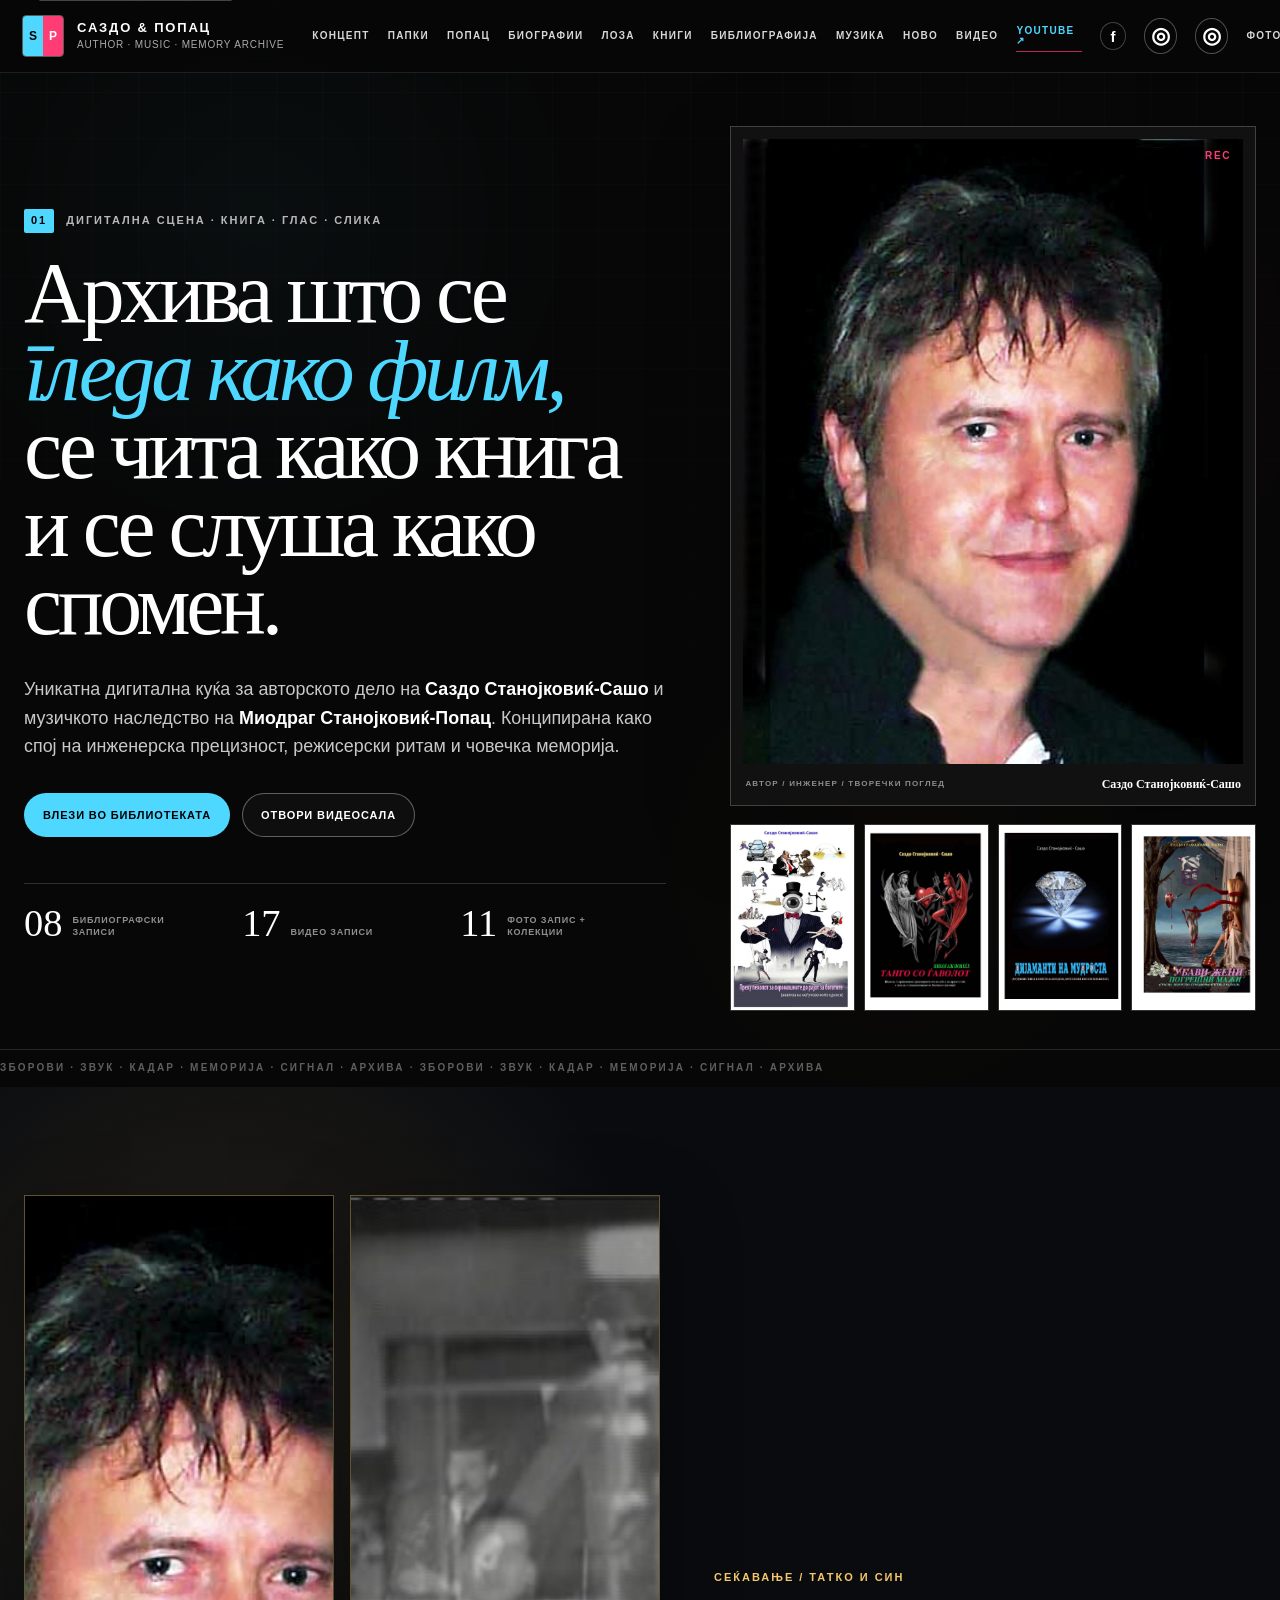
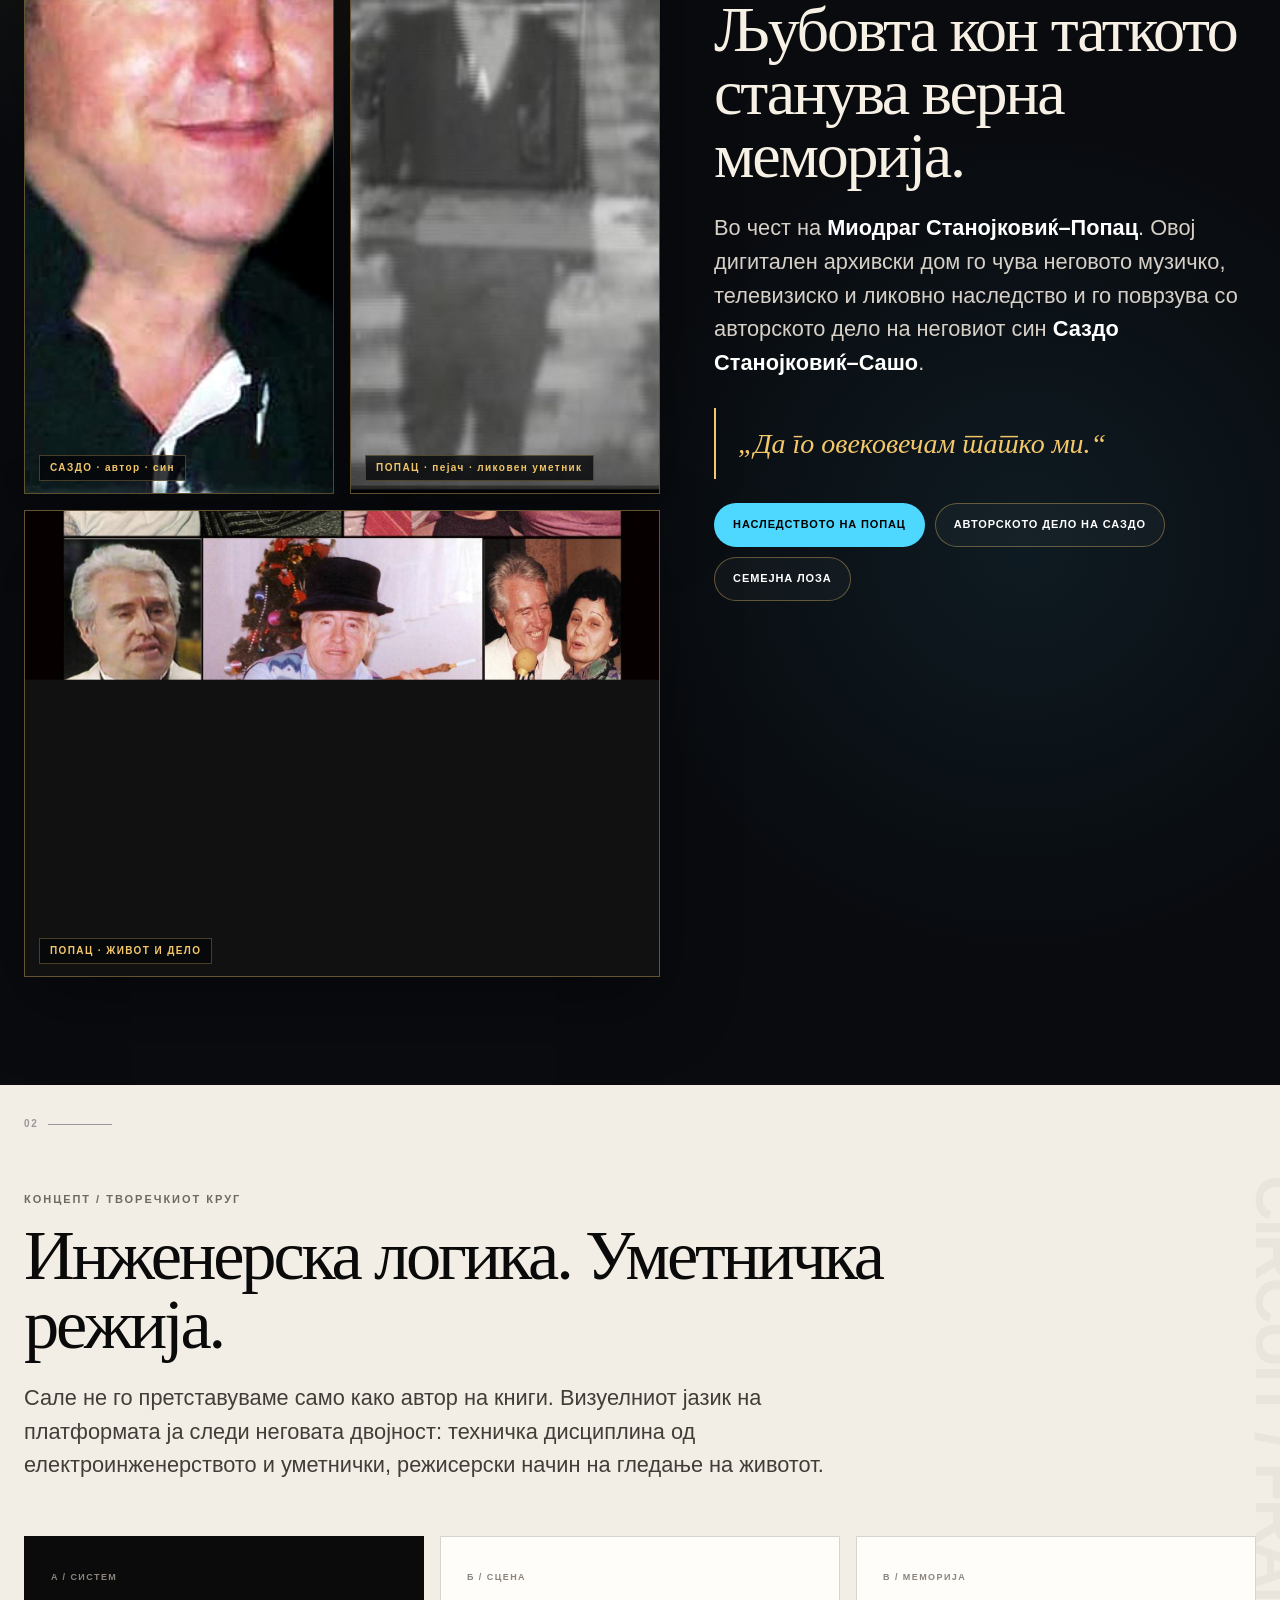
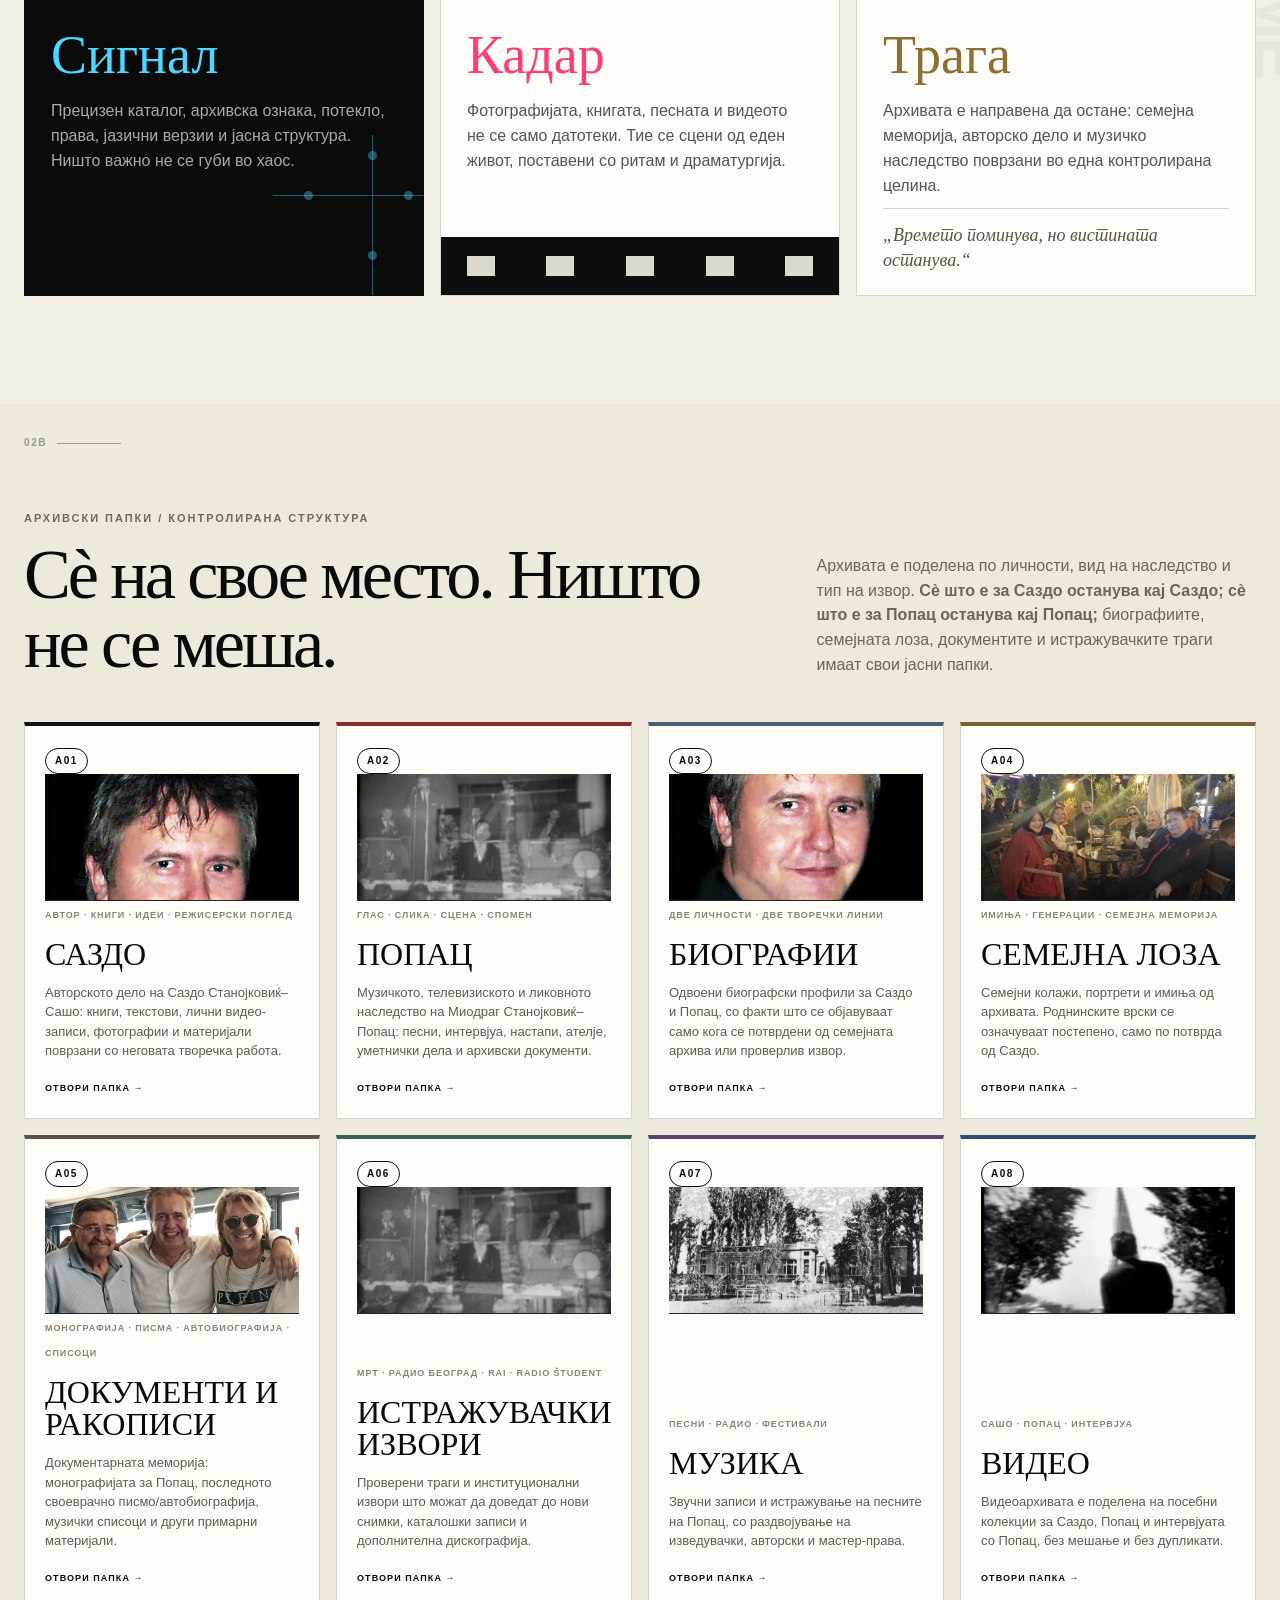
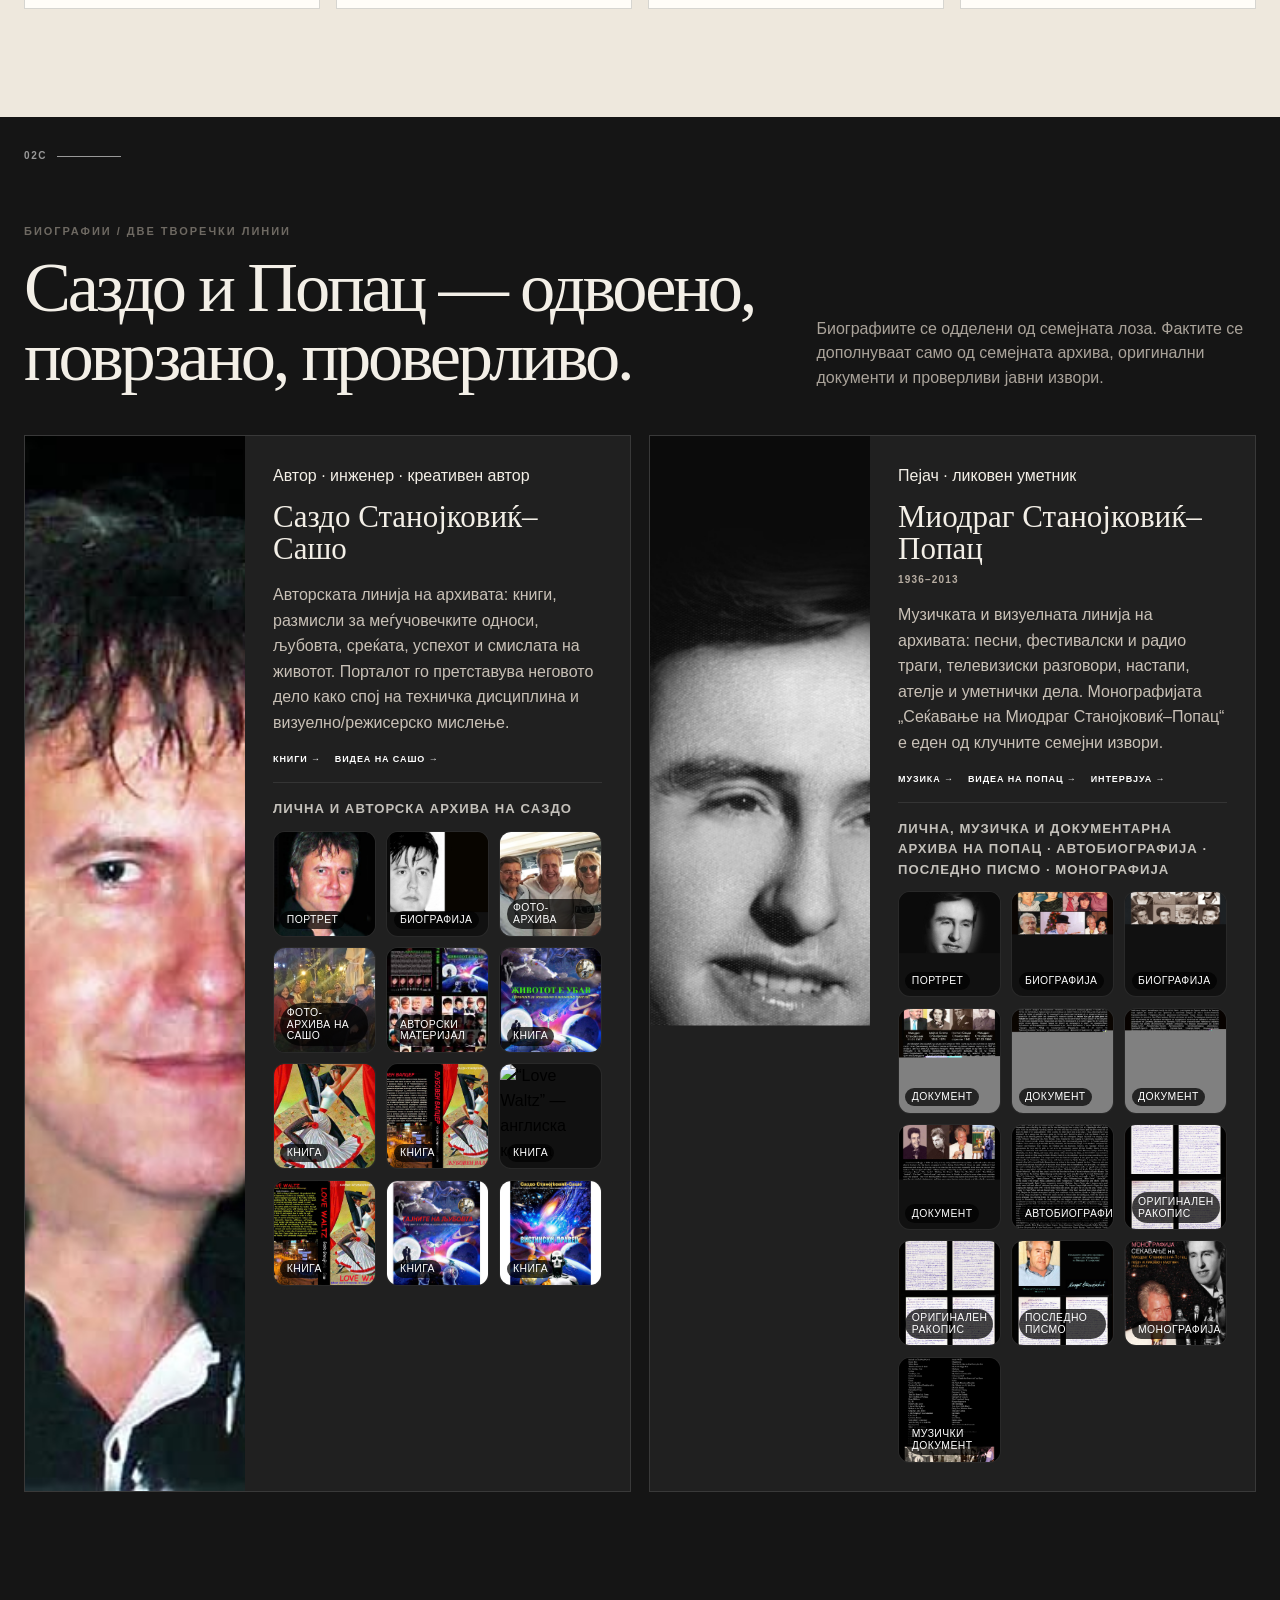
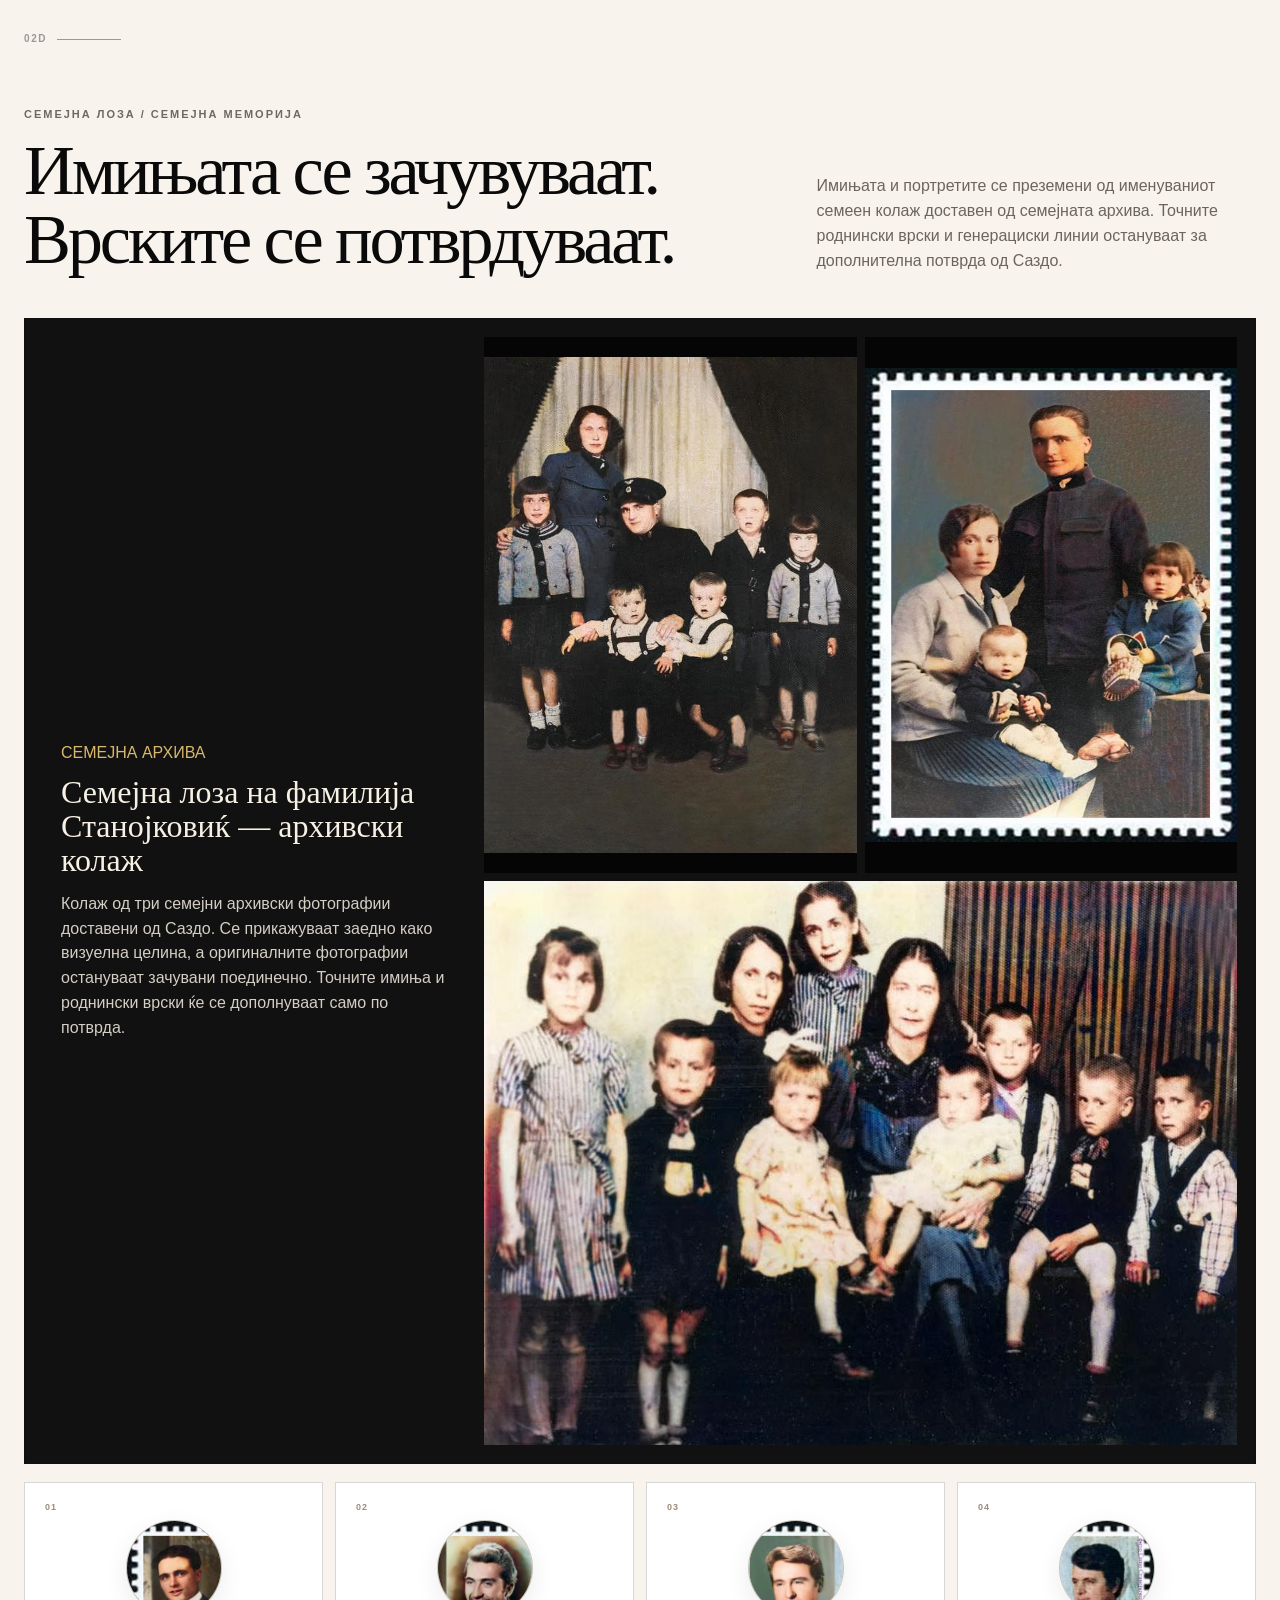
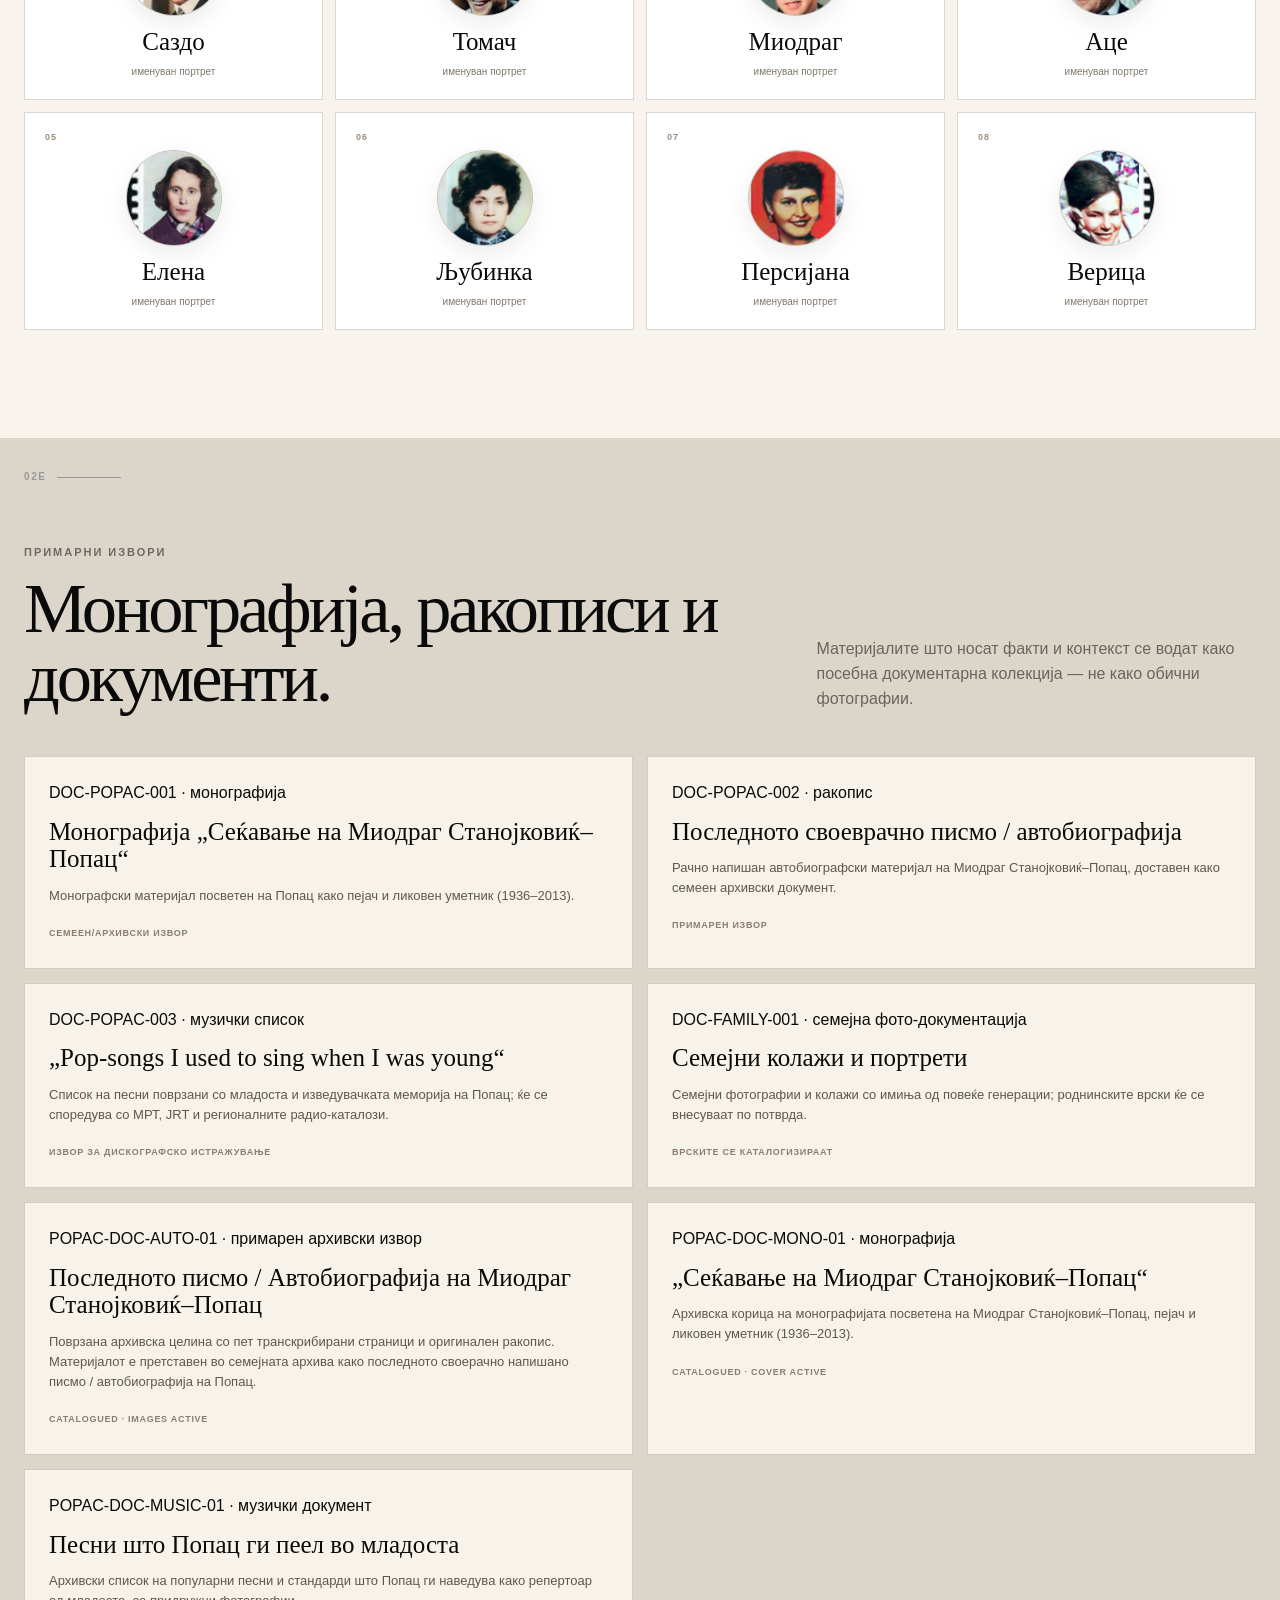
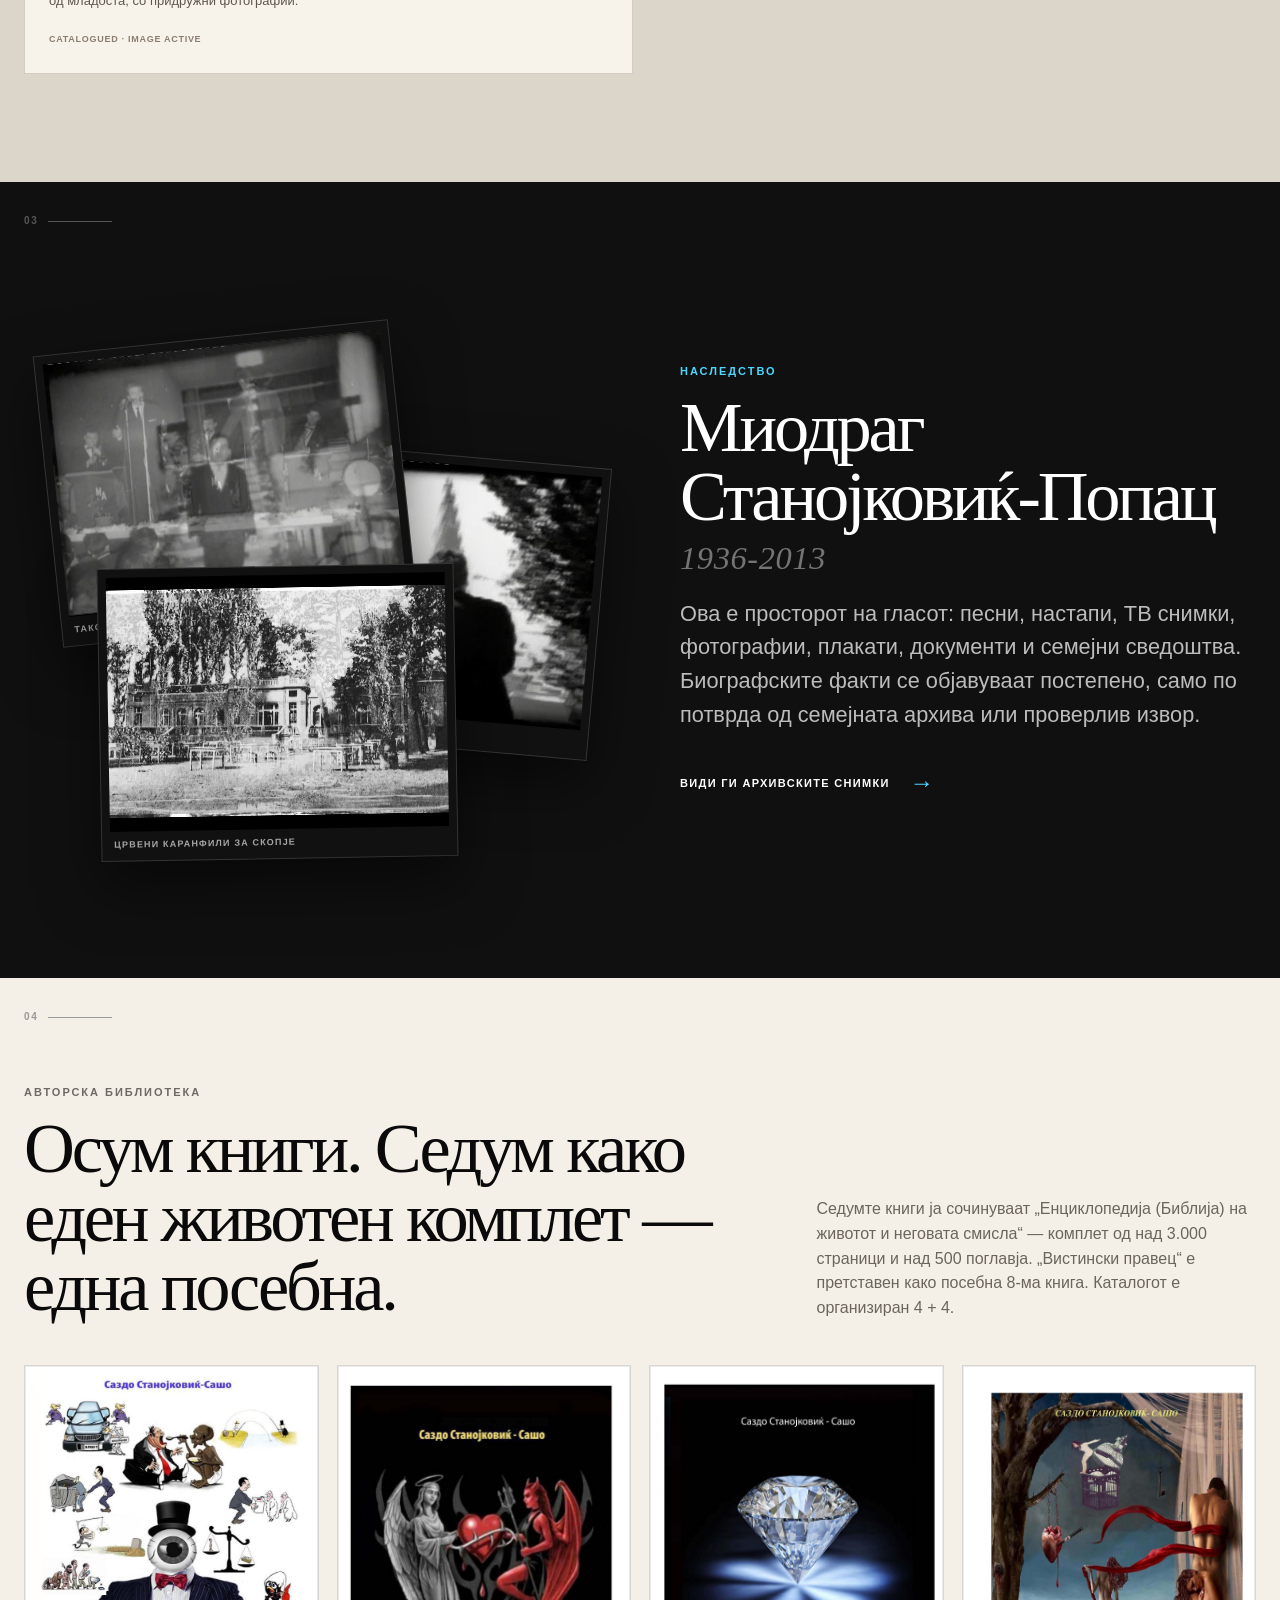
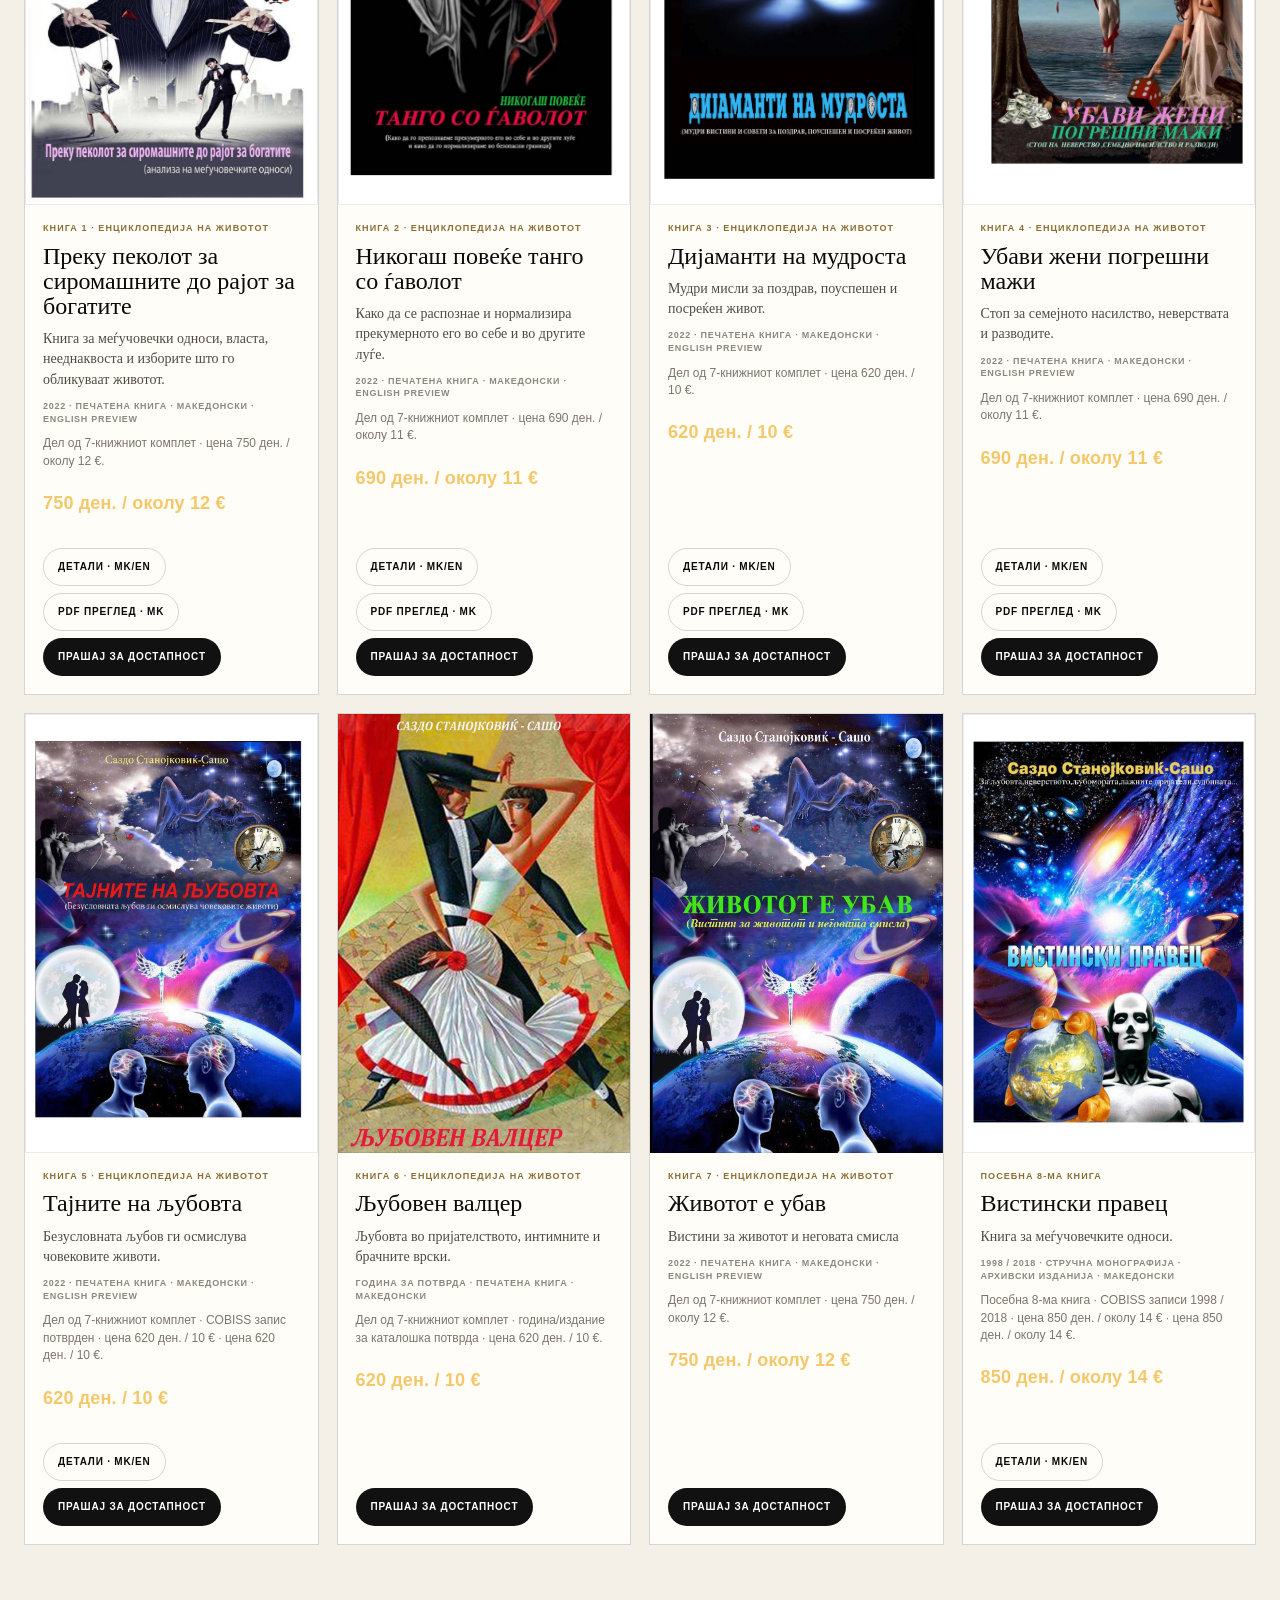
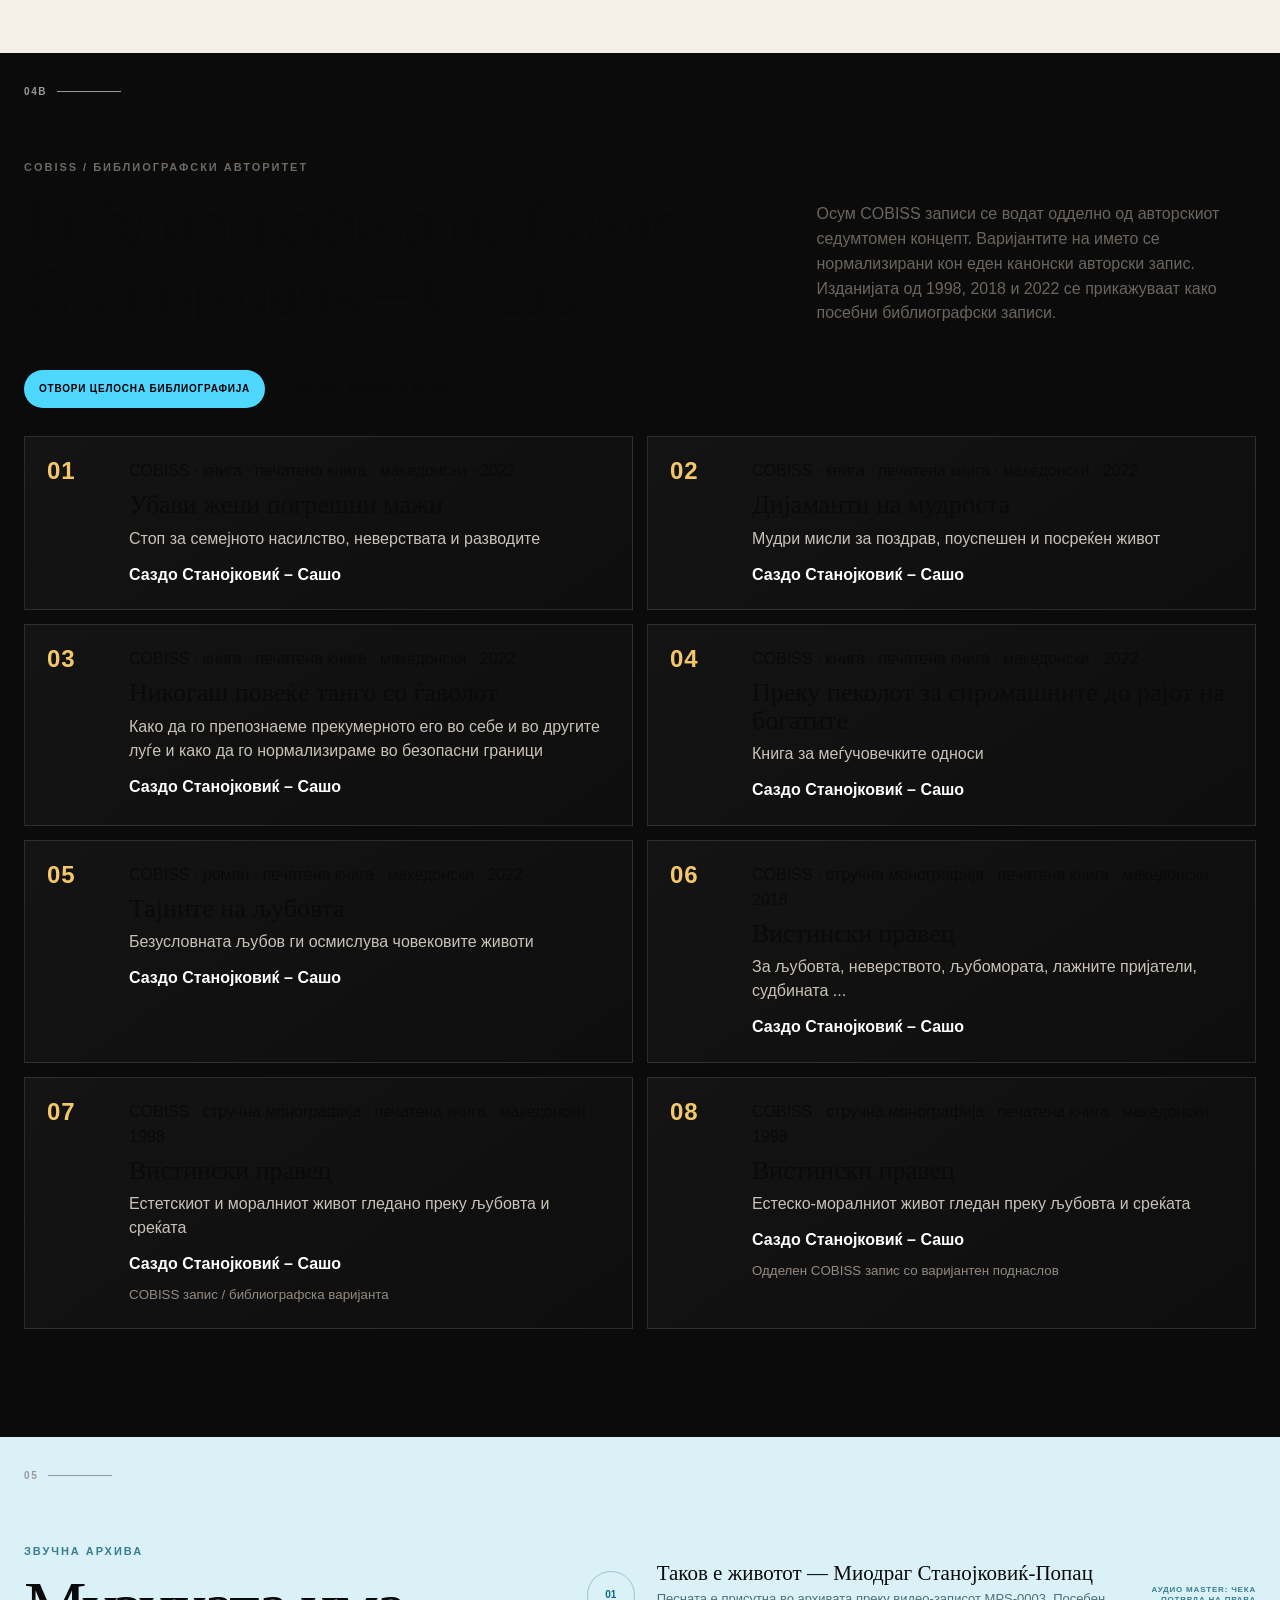
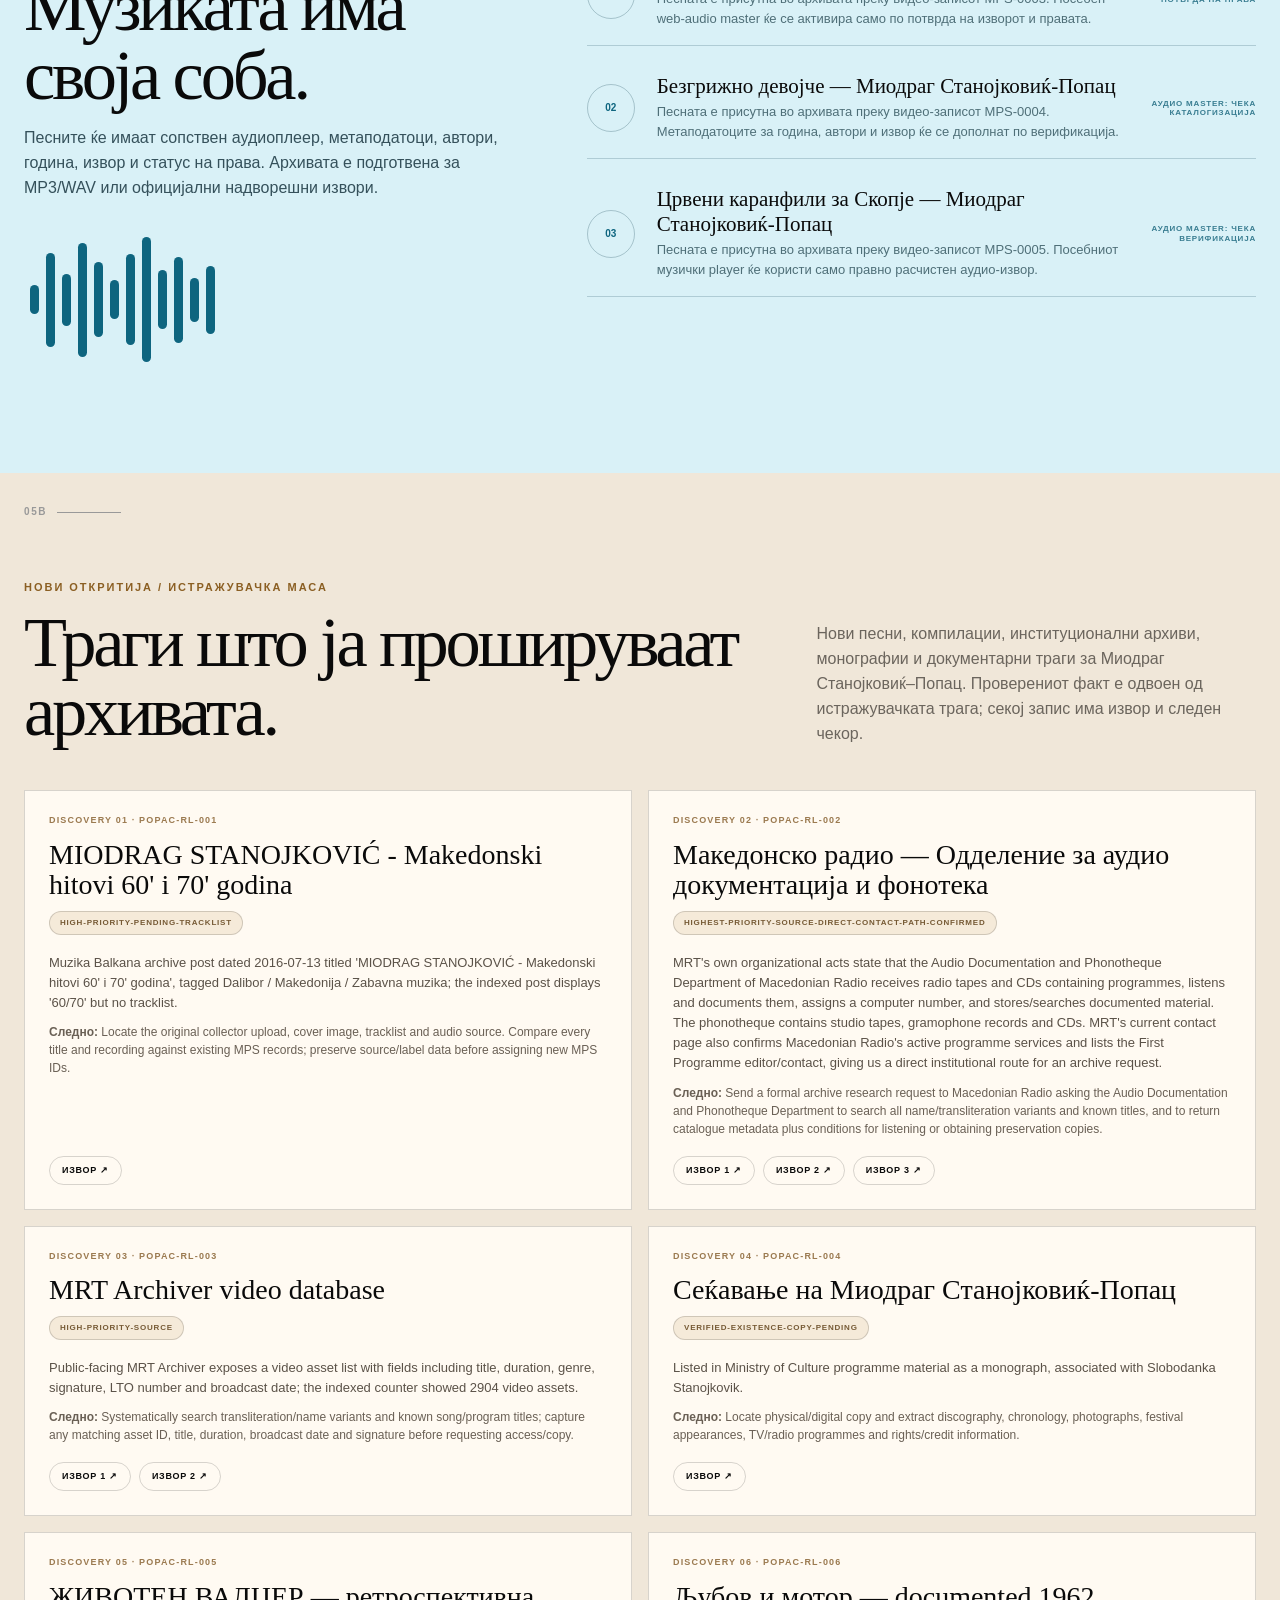
==== commit 02985d07: "Normalize Macedonian archive interface terminology" ====
--- a/index.html
+++ b/index.html
@@ -85,7 +85,7 @@
           <a href="books/ubavi-zeni-pogresni-mazi.html"><img src="assets/images/books/beautiful-women-front-mk.jpg" alt="Корица: Убави жени погрешни мажи"></a>
         </div>
       </div>
-      <div class="hero-marquee" aria-hidden="true"><span>WORDS · SOUND · FRAME · MEMORY · SIGNAL · ARCHIVE · WORDS · SOUND · FRAME · MEMORY · SIGNAL · ARCHIVE</span></div>
+      <div class="hero-marquee" aria-hidden="true"><span>ЗБОРОВИ · ЗВУК · КАДАР · МЕМОРИЈА · СИГНАЛ · АРХИВА · ЗБОРОВИ · ЗВУК · КАДАР · МЕМОРИЈА · СИГНАЛ · АРХИВА</span></div>
     </section>
 
     <section id="memorial-home" class="section memorial-home" aria-labelledby="memorial-title">
@@ -212,7 +212,7 @@
       </div>
       <div class="bibliography-actions">
         <a class="btn small primary" href="bibliography.html">Отвори целосна библиографија</a>
-        <a class="btn small secondary" href="scholar/sazdo-stanojkovik.html">Scholar / Author record</a>
+        <a class="btn small secondary" href="scholar/sazdo-stanojkovik.html">Научен / авторски запис</a>
       </div>
       <div id="bibliography-grid" class="bibliography-grid"></div>
     </section>
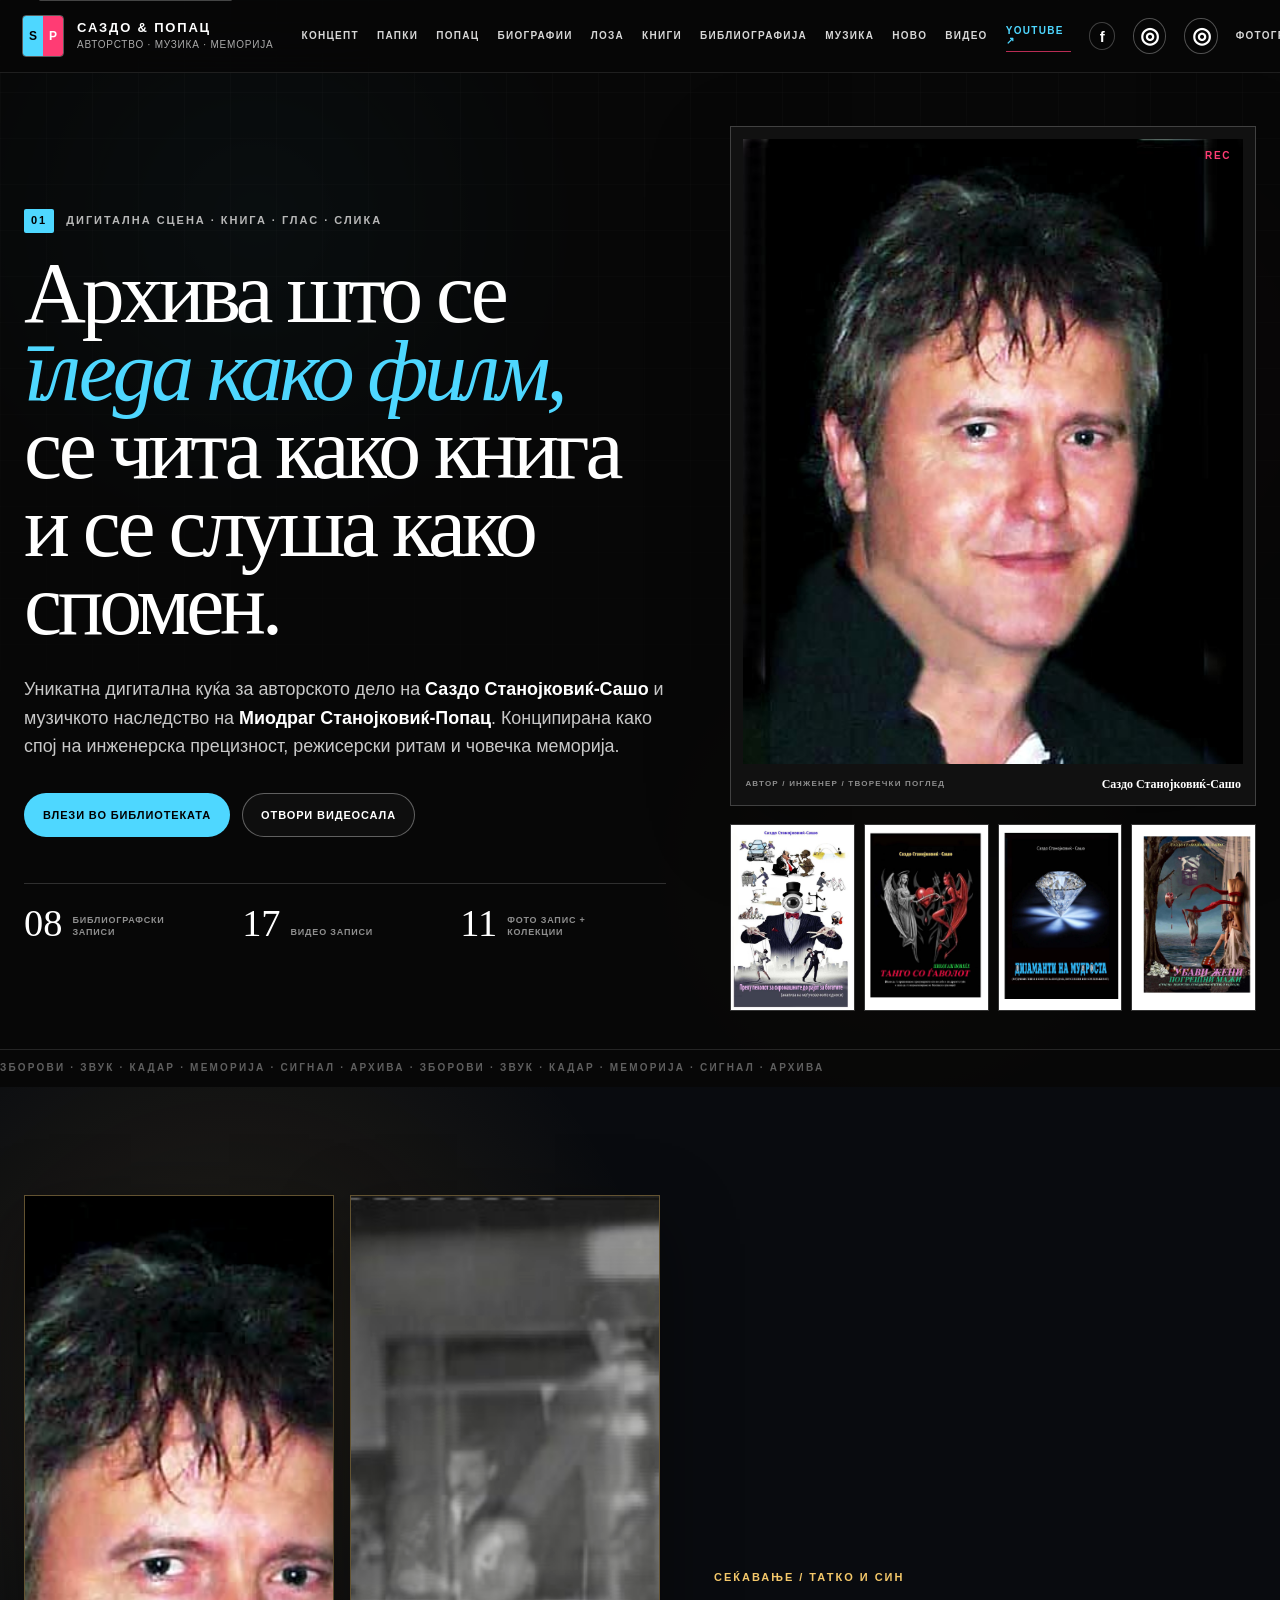
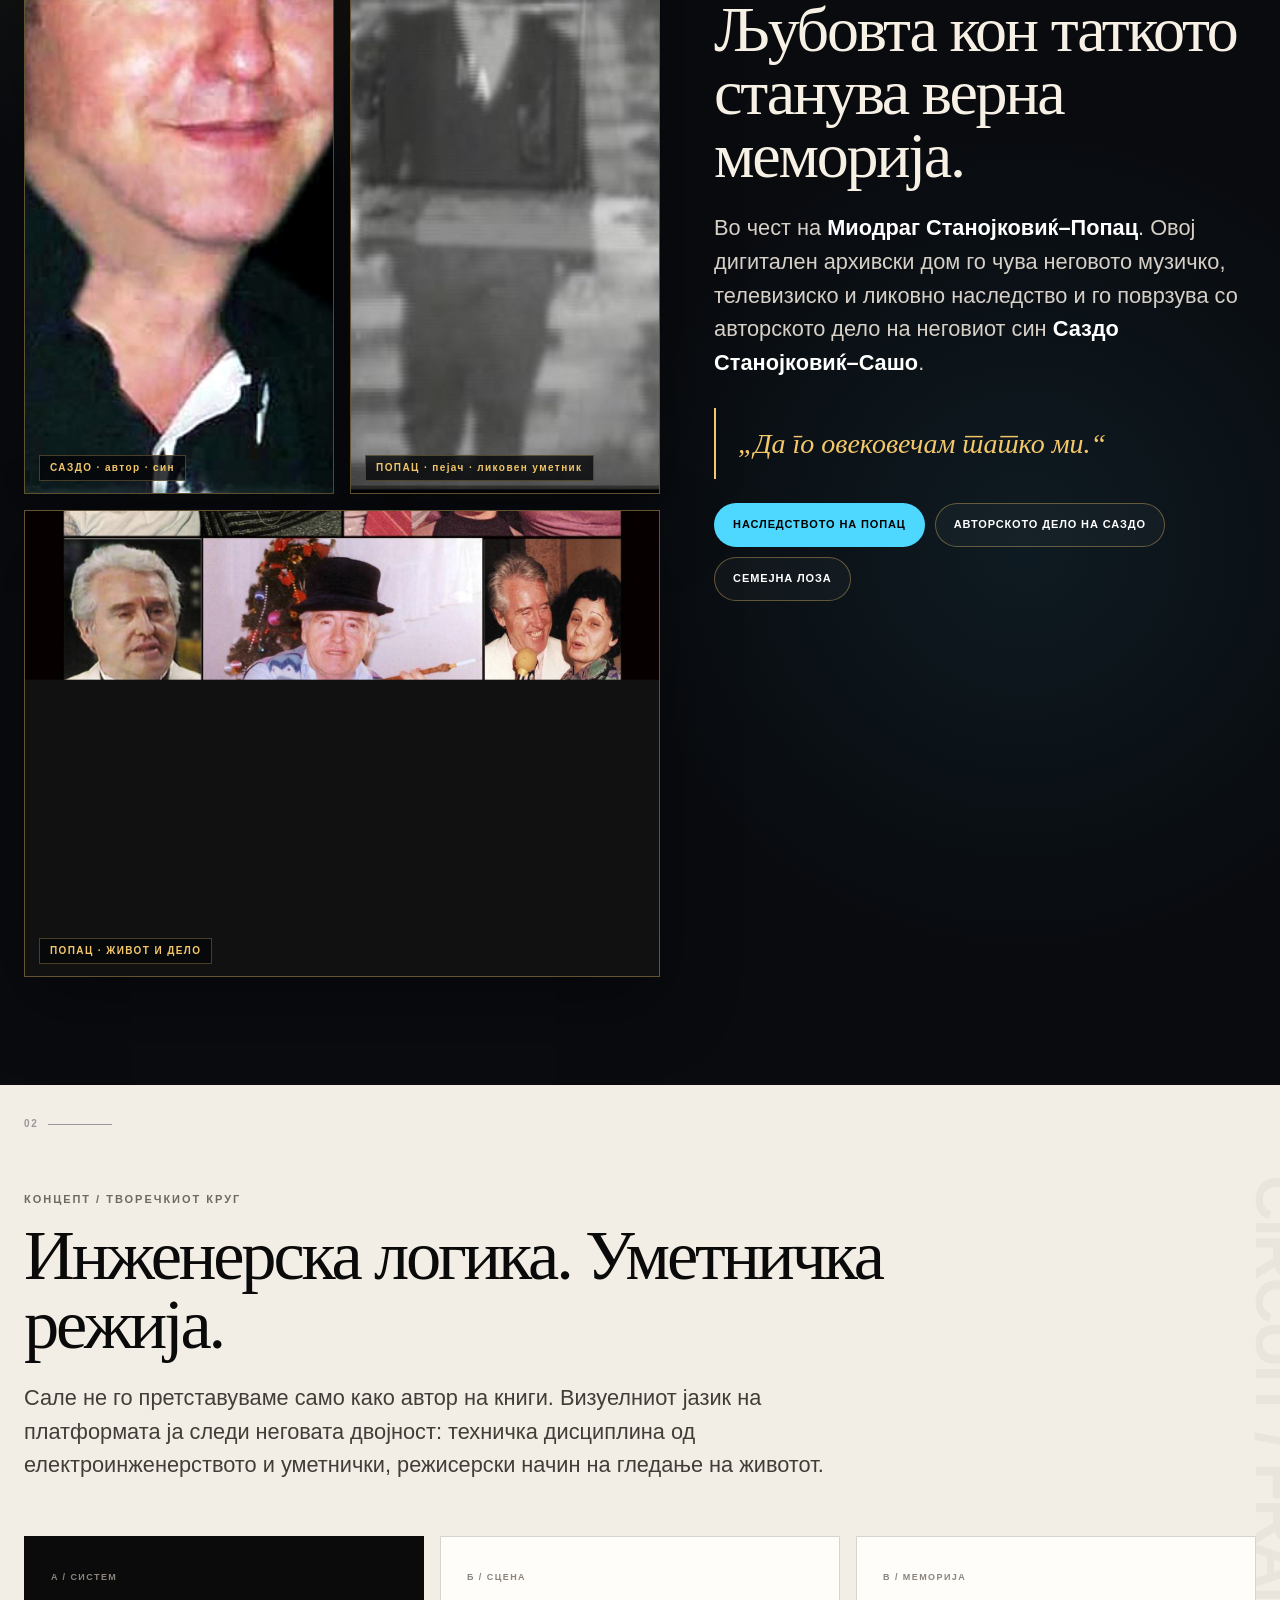
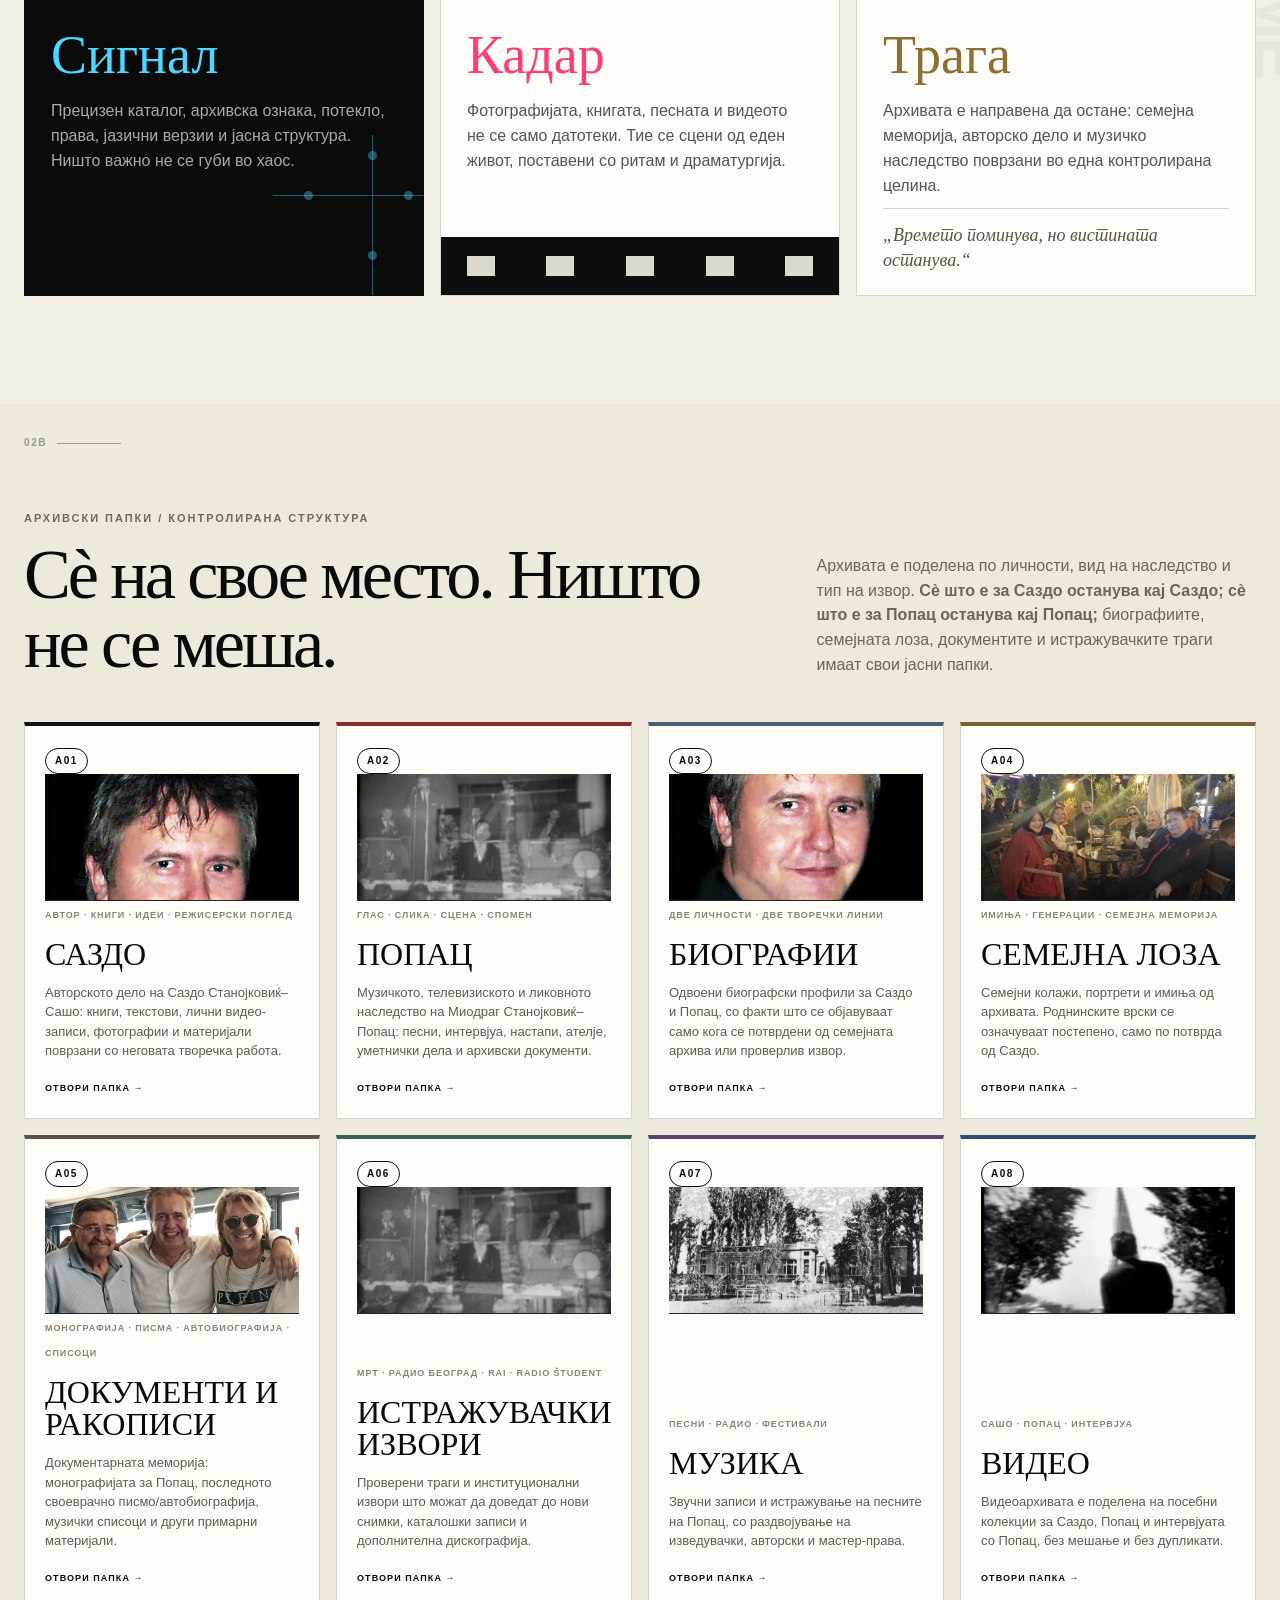
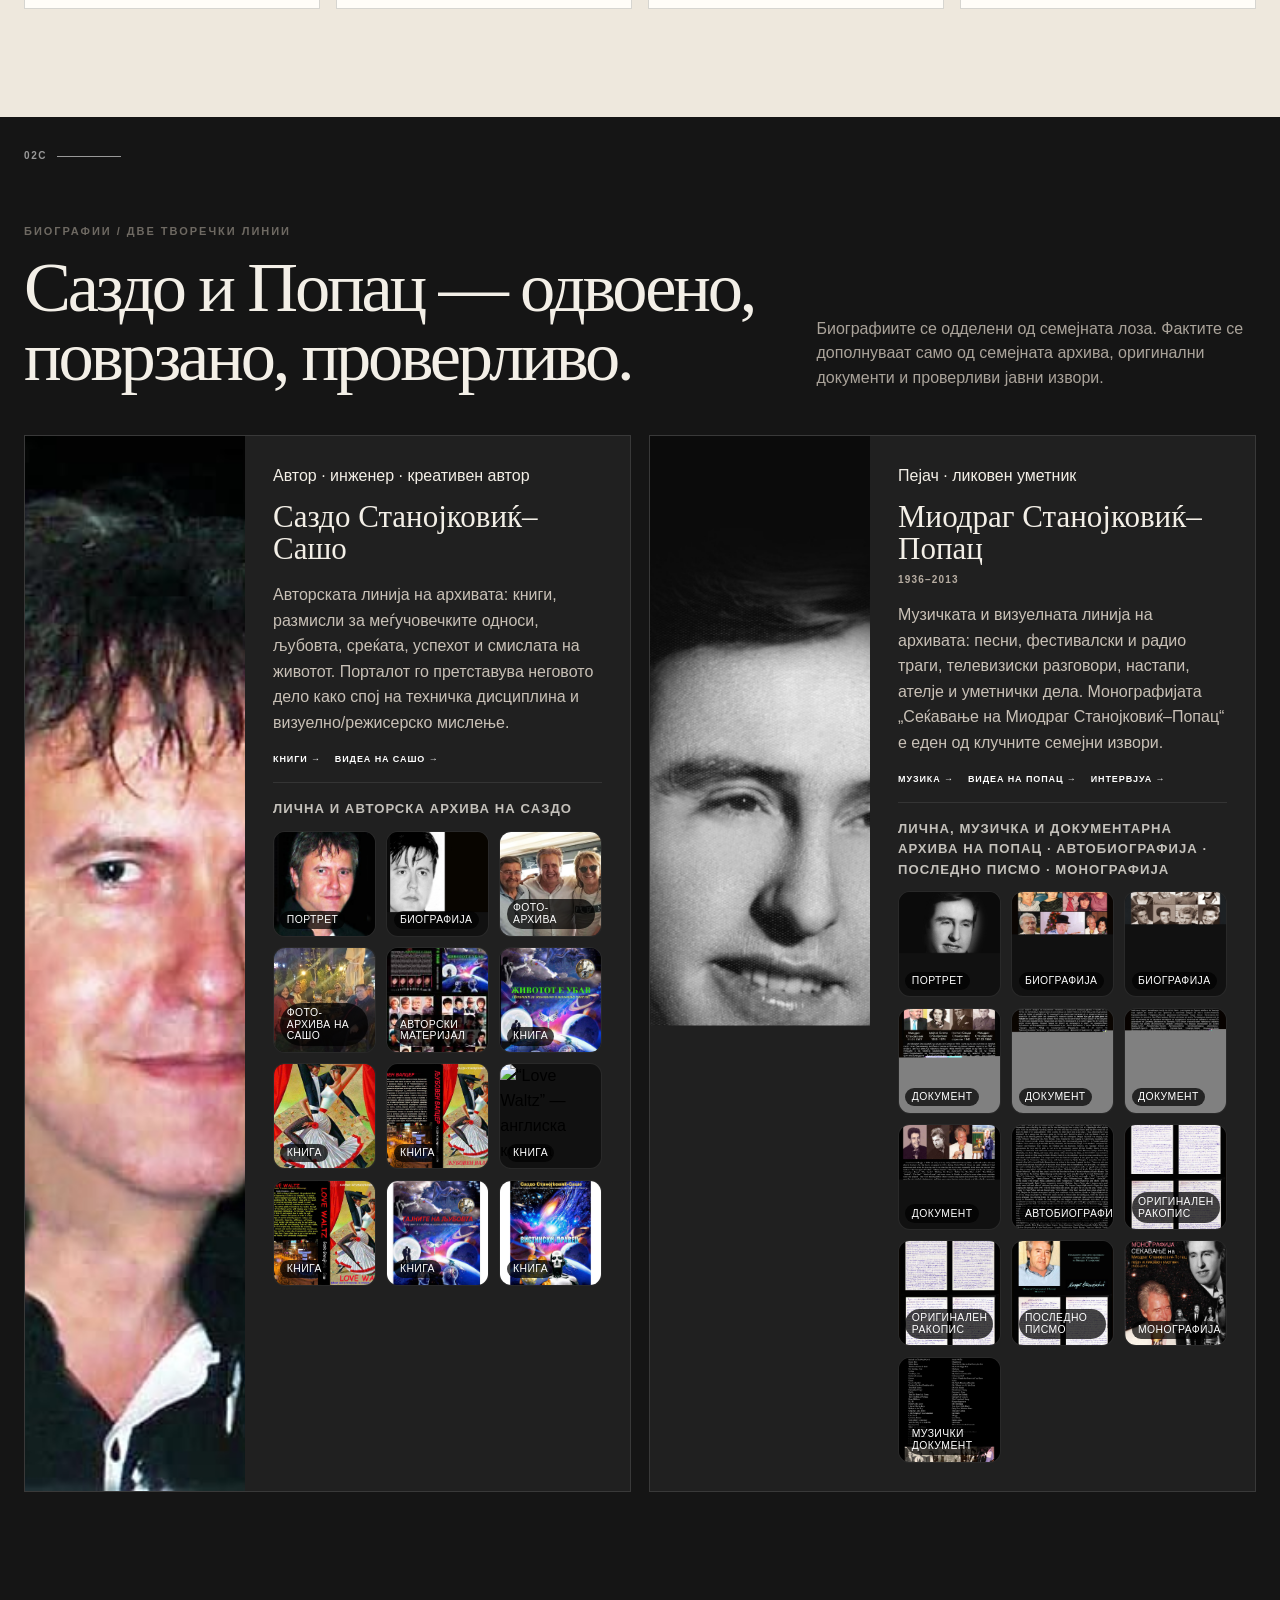
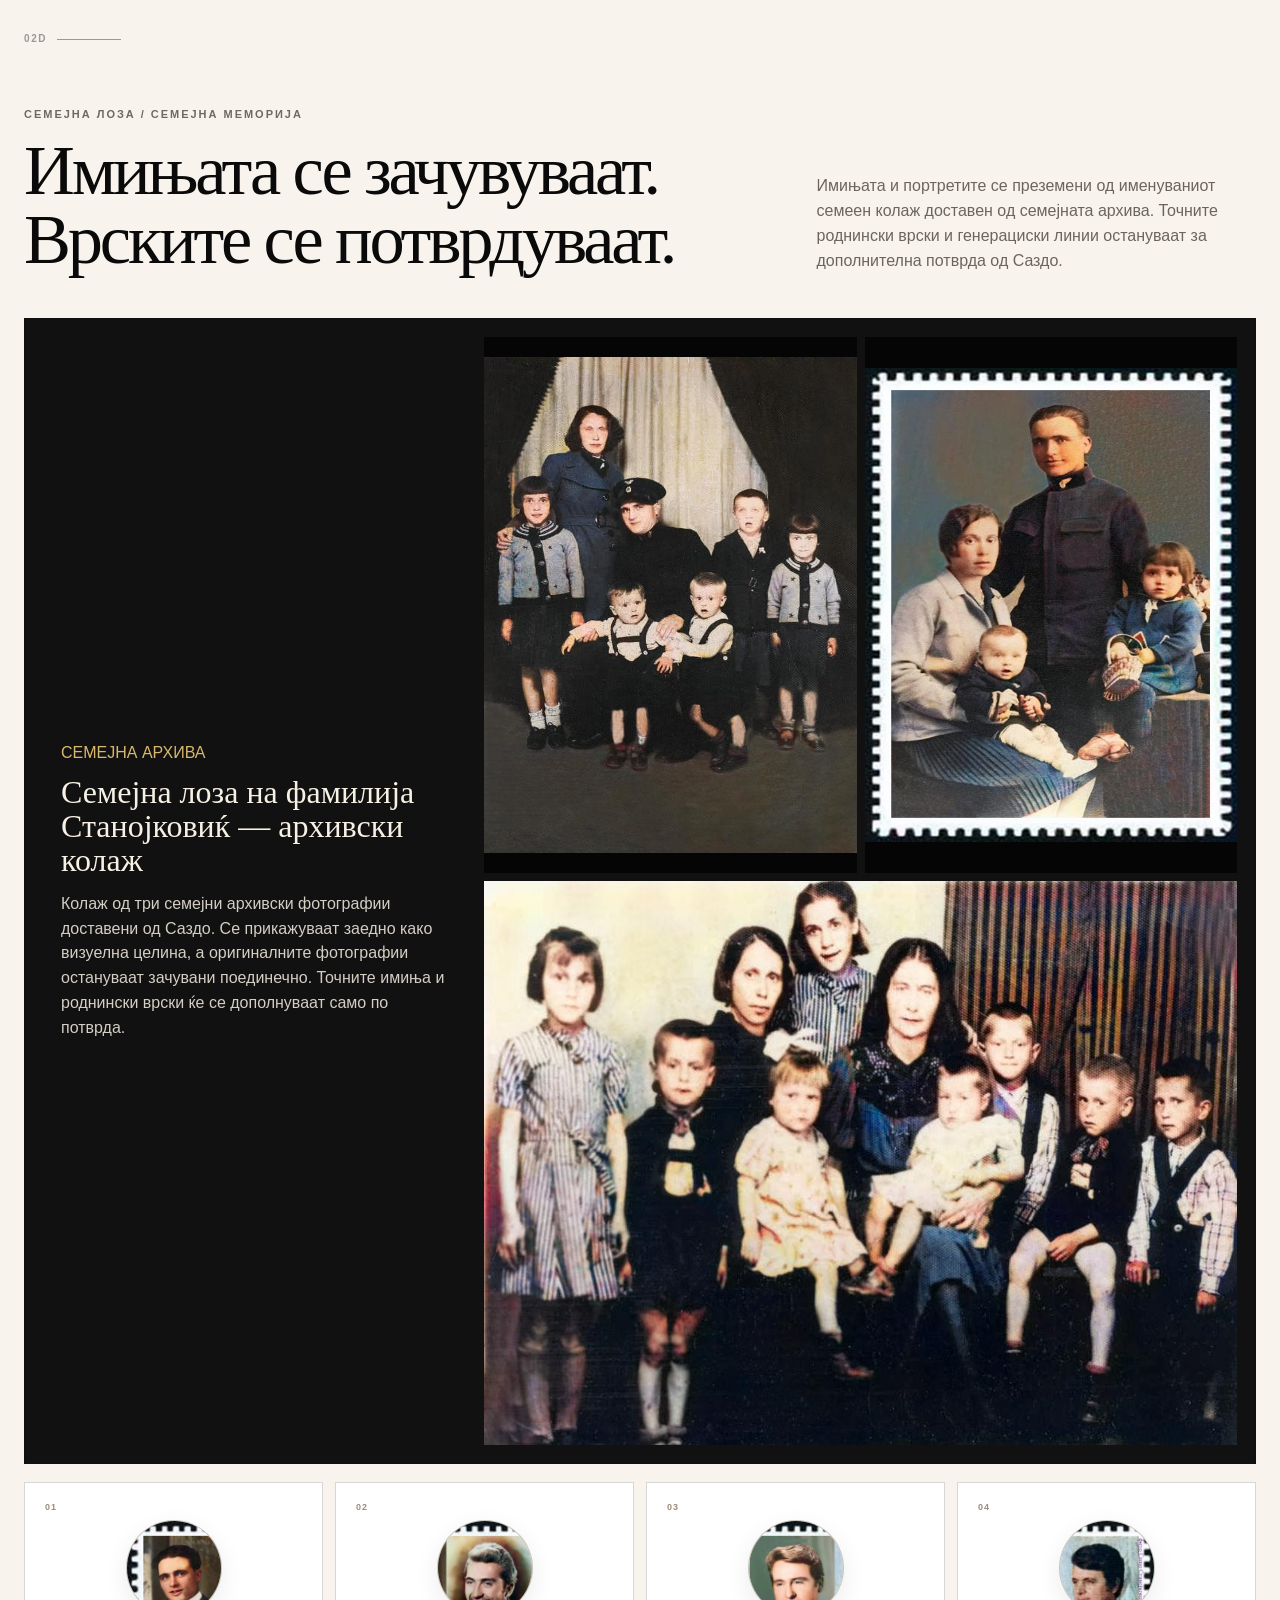
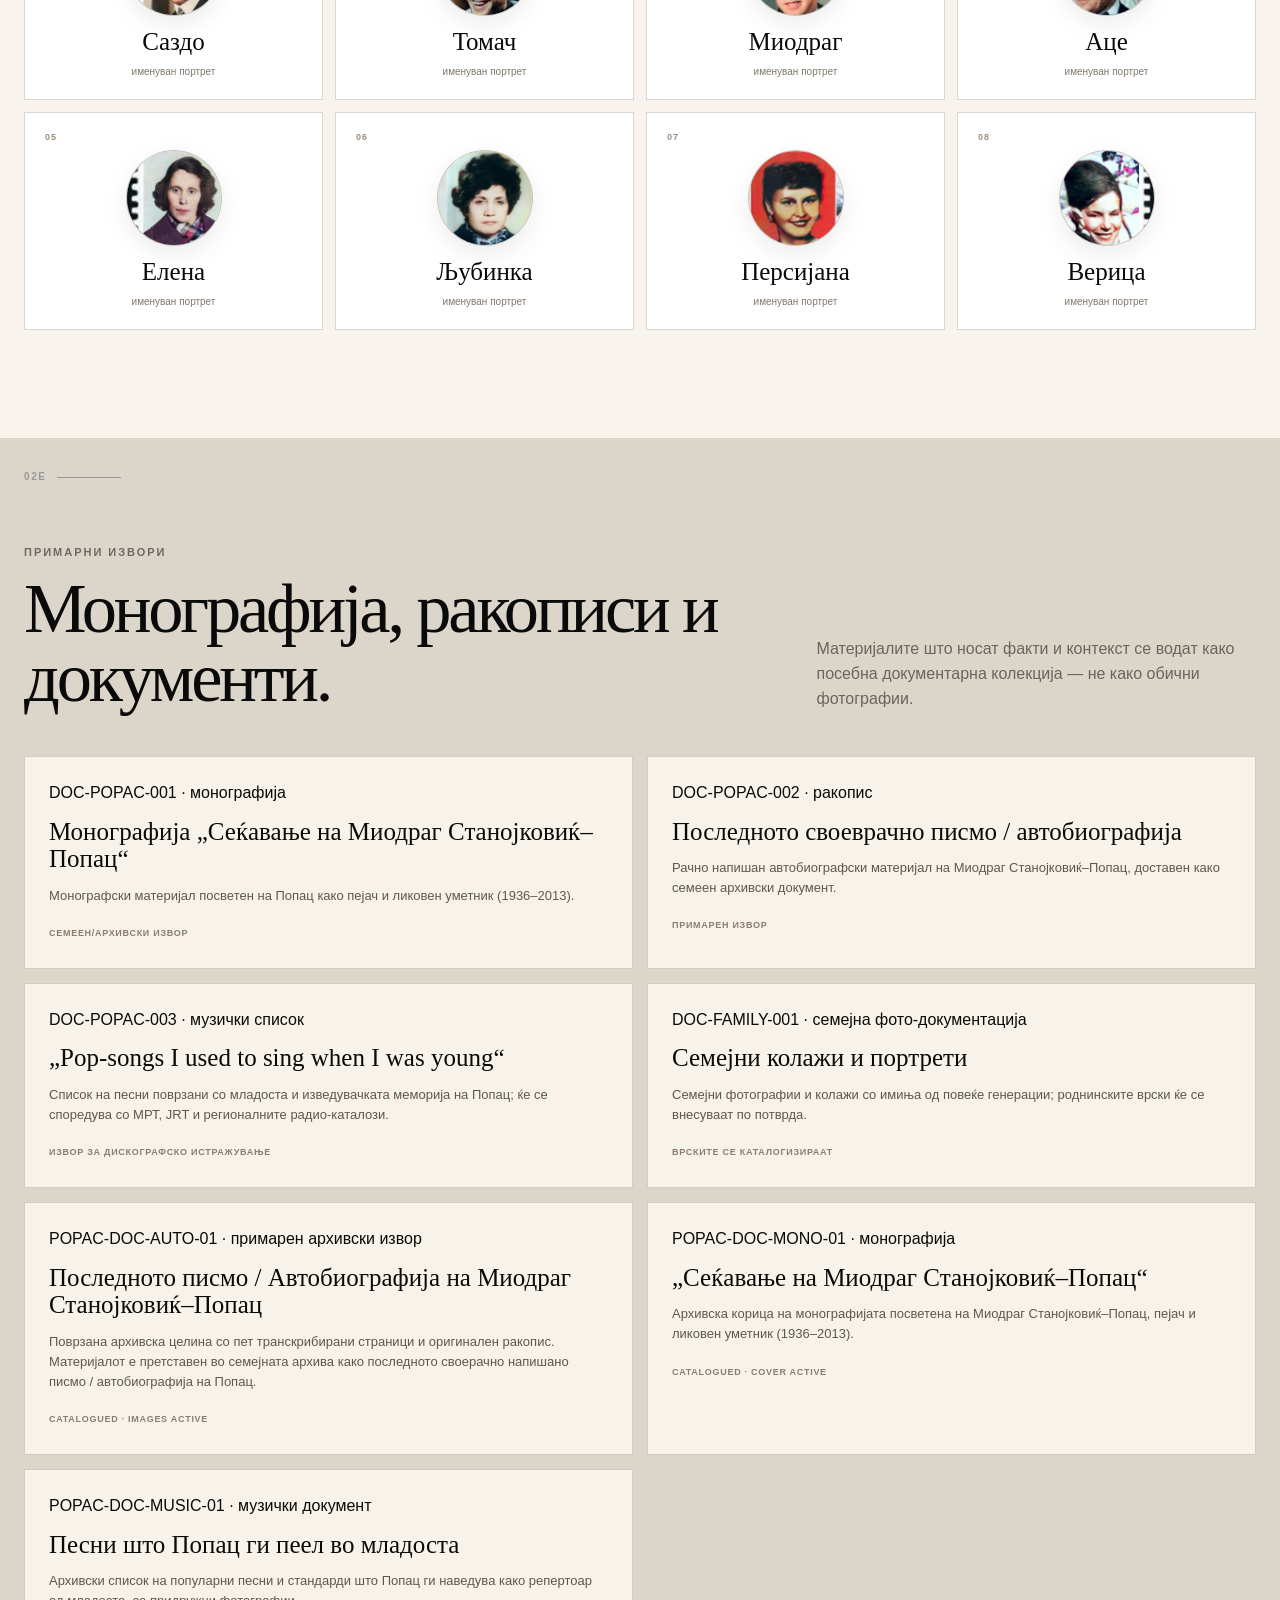
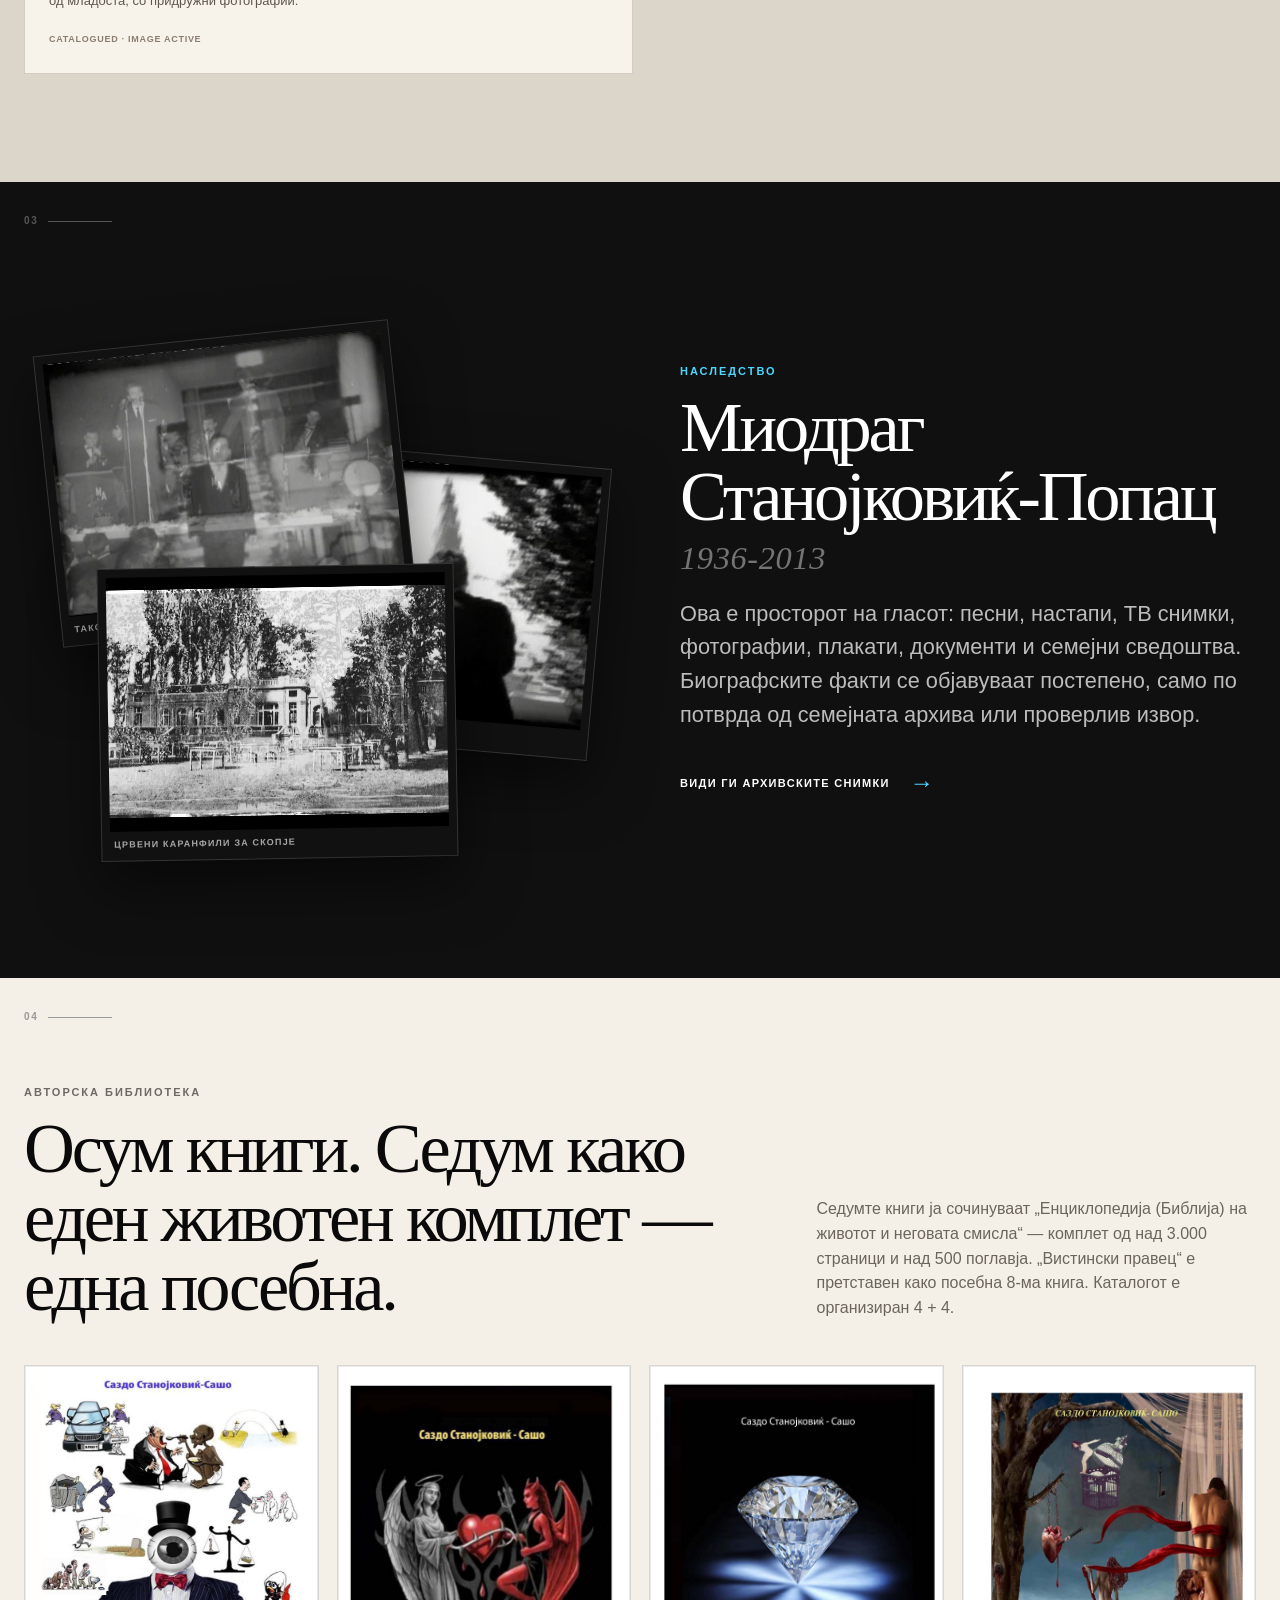
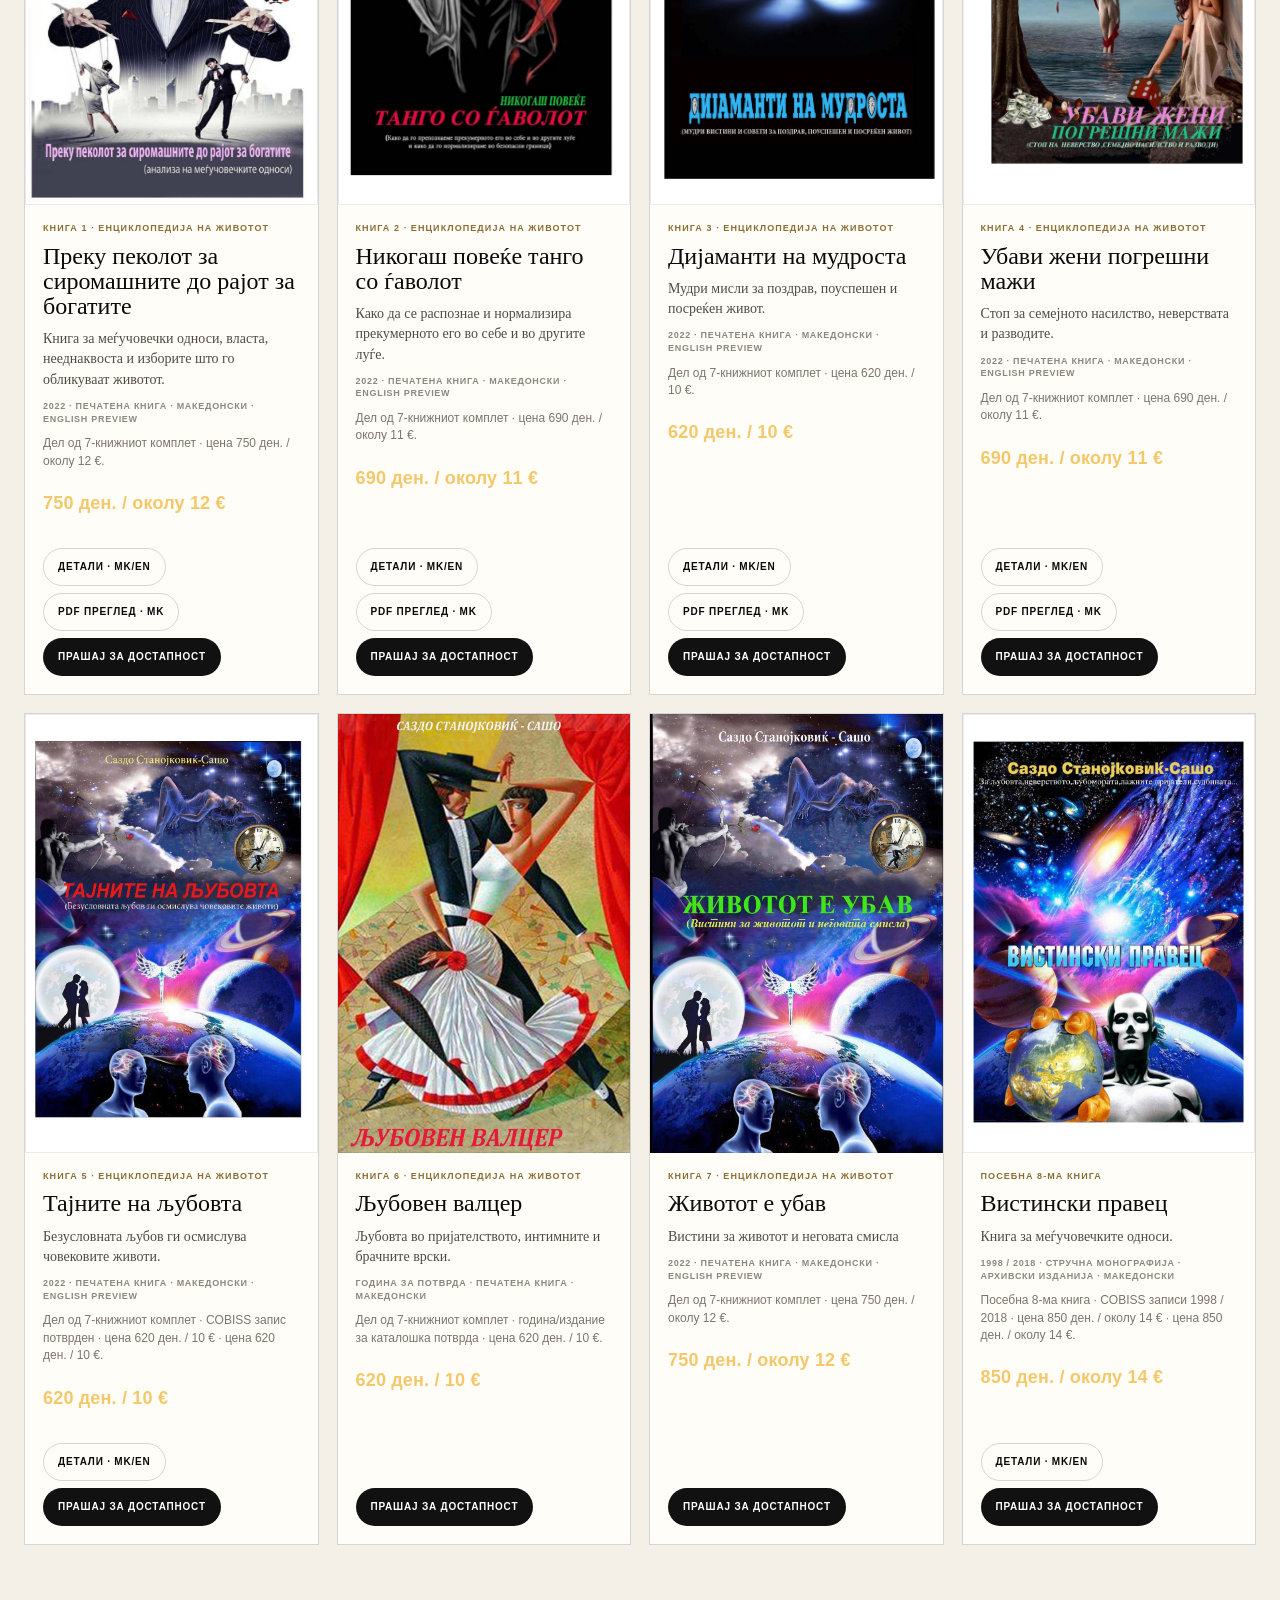
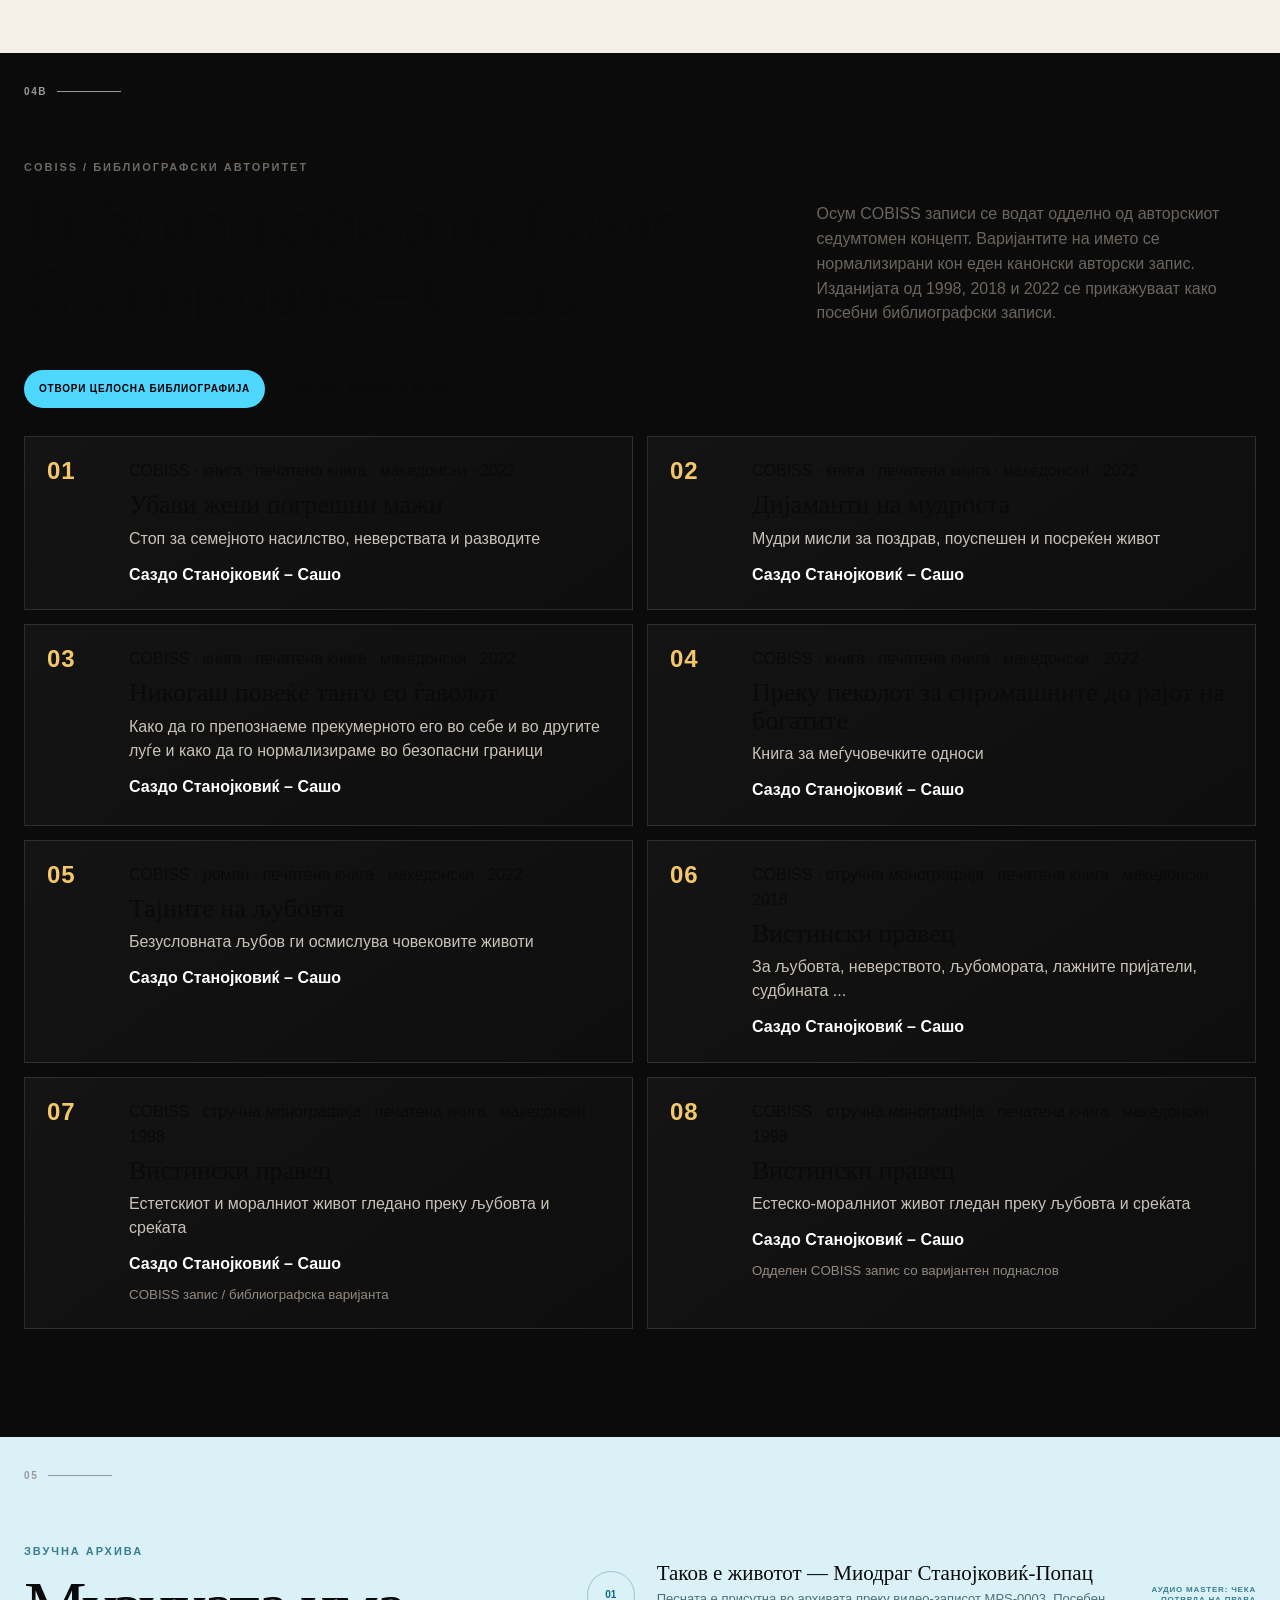
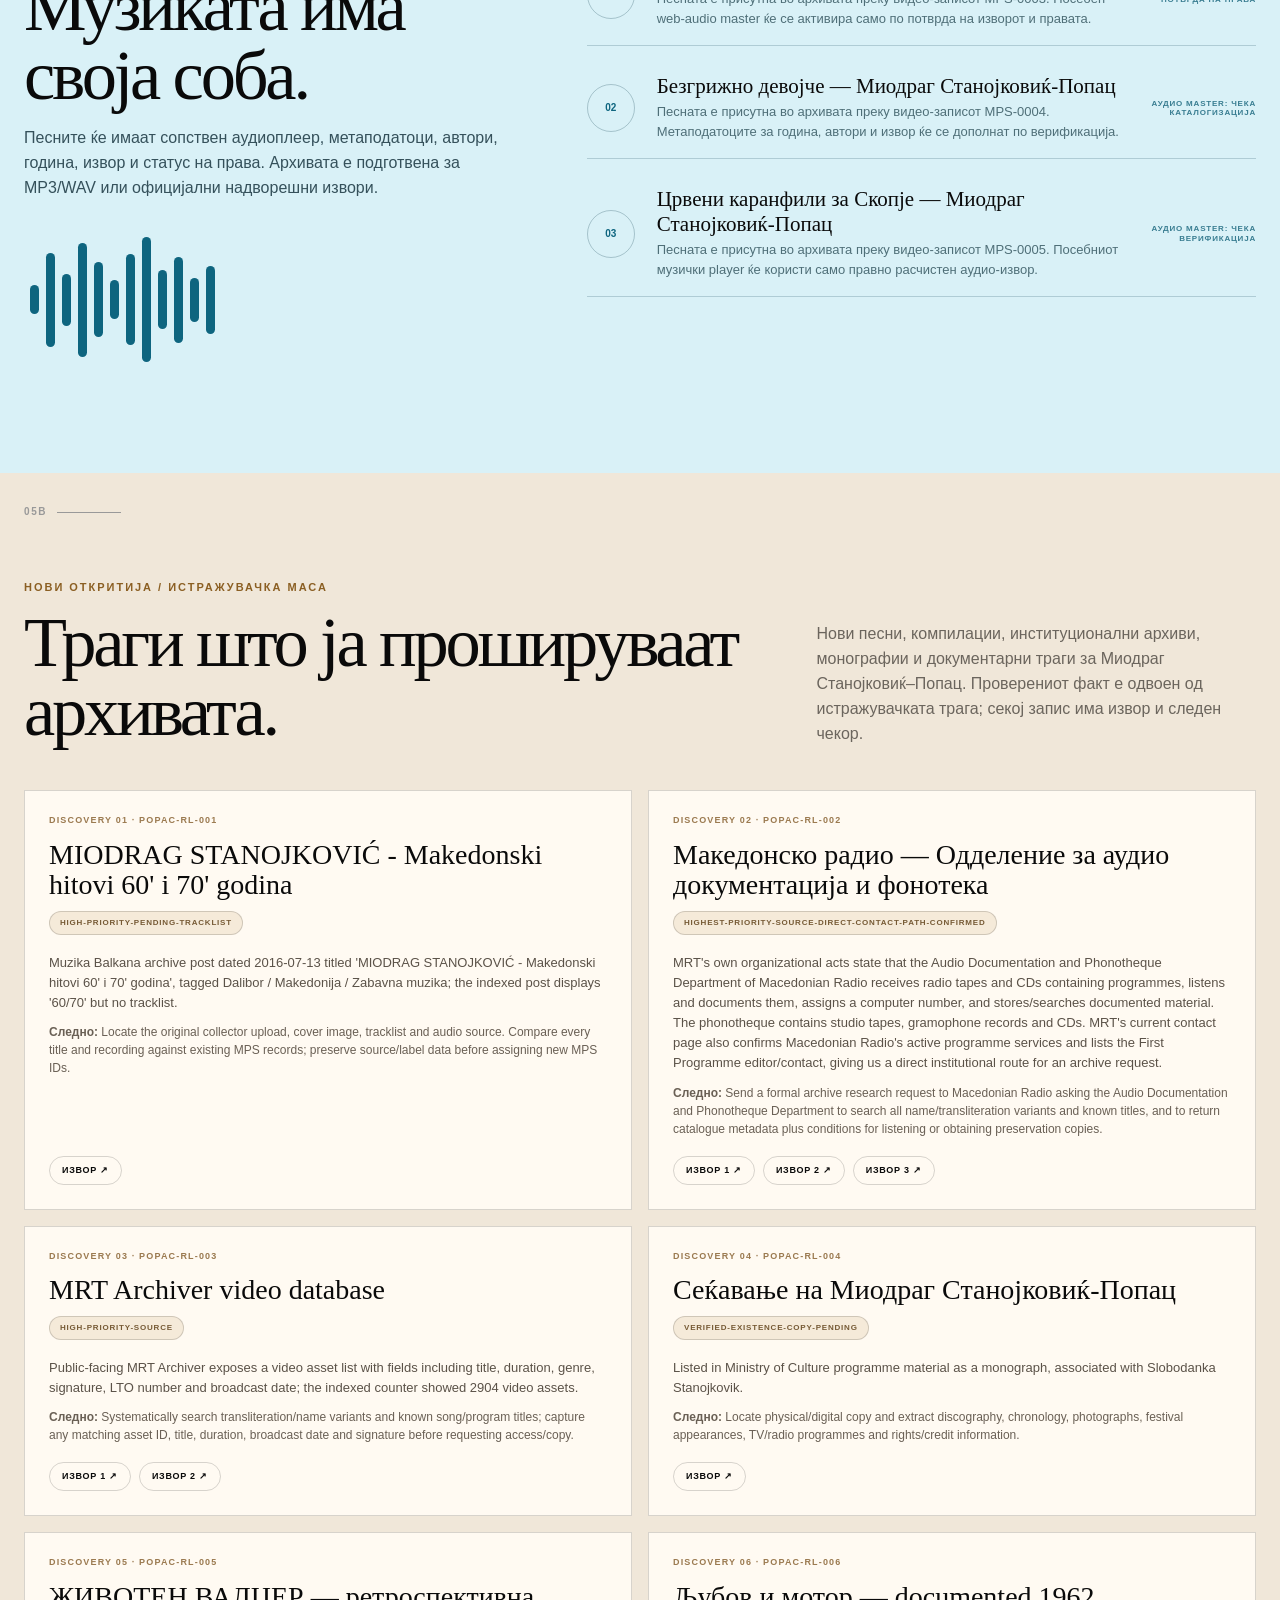
==== commit 4a161258: "Complete Macedonian archive terminology cleanup" ====
--- a/index.html
+++ b/index.html
@@ -30,7 +30,7 @@
   <header class="site-header" id="top">
     <a class="brand" href="#top" aria-label="Саздо и Попац - почетна">
       <span class="brand-mark" aria-hidden="true"><span>S</span><span>P</span></span>
-      <span class="brand-copy"><strong>Саздо & Попац</strong><small>author · music · memory archive</small></span>
+      <span class="brand-copy"><strong>Саздо & Попац</strong><small>авторство · музика · меморија</small></span>
     </a>
     <button class="menu-btn" aria-label="Отвори мени" aria-expanded="false"><span></span><span></span></button>
     <nav aria-label="Главна навигација">
@@ -252,7 +252,7 @@
         <p>Локални архивски снимки и YouTube записи на едно место. YouTube видеата се вчитуваат дури по клик, за побрза и почиста страница.</p>
       </div>
       <a class="youtube-channel-strip" href="https://www.youtube.com/@SashoPopac" target="_blank" rel="noopener noreferrer" aria-label="Отвори го Sasho &amp; Popac Archive на YouTube">
-        <span class="youtube-channel-kicker">ОФИЦИЈАЛЕН YOUTUBE КАНАЛ</span>
+        <span class="youtube-channel-kicker">ОФИЦИЈАЛЕН КАНАЛ НА YOUTUBE</span>
         <strong>Sasho &amp; Popac Archive</strong>
         <span class="youtube-channel-handle">@SashoPopac</span>
         <span class="youtube-channel-open">Отвори го каналот ↗</span>
@@ -334,7 +334,7 @@
         <p>Книги, идни официјални видео-канали, лиценцирање на архивски материјал и поддршка од публика - но секогаш под контрола на Саздо или овластениот носител на правата. Дигиталните изданија, кога ќе се активираат, ќе се испорачуваат како индивидуално лиценцирани дигитални копии со уникатен идентификатор.</p>
         <div class="support-actions"><a class="btn primary" href="#books">Книги</a><a class="btn ghost" href="mailto:sashostanojkovik20@gmail.com?subject=%D0%91%D0%B0%D1%80%D0%B0%D1%9A%D0%B5%20%D0%B7%D0%B0%20%D0%BB%D0%B8%D1%86%D0%B5%D0%BD%D1%86%D0%B0%20%D0%BE%D0%B4%20%D0%B0%D1%80%D1%85%D0%B8%D0%B2%D0%B0%D1%82%D0%B0">Лиценцирање</a></div>
       </div>
-      <div class="support-symbol" aria-hidden="true"><span>∞</span><small>memory / continuity</small></div>
+      <div class="support-symbol" aria-hidden="true"><span>∞</span><small>меморија / континуитет</small></div>
     </section>
 
     <section id="contact" class="section contact-section">
@@ -349,8 +349,8 @@
   </main>
 
   <footer>
-    <div class="footer-brand"><strong>САЗДО & ПОПАЦ</strong><span>digital author & music archive</span></div>
-    <p>© <span id="year"></span> Саздо & Попац. Сите права задржани, освен каде што е наведено поинаку.</p>\n    <p class="wpa-project-credit">Концепт на дигиталната архива, архитектура, governance framework и развој на платформата: <strong>World Protocol Academy / WPA Institute</strong>, во соработка со Саздо Станојковиќ. Архивските содржини и правата остануваат кај нивните автори, сопственици и релевантни носители на права.</p>
+    <div class="footer-brand"><strong>САЗДО & ПОПАЦ</strong><span>дигитална авторска и музичка архива</span></div>
+    <p>© <span id="year"></span> Саздо & Попац. Сите права задржани, освен каде што е наведено поинаку.</p>\n    <p class="wpa-project-credit">Концепт на дигиталната архива, архитектура, рамка на управување и развој на платформата: <strong>World Protocol Academy / WPA Institute</strong>, во соработка со Саздо Станојковиќ. Архивските содржини и правата остануваат кај нивните автори, сопственици и релевантни носители на права.</p>
     <a class="youtube-footer-link" href="https://www.youtube.com/@SashoPopac" target="_blank" rel="noopener noreferrer">YOUTUBE ↗</a>
     <a class="facebook-footer-link" href="https://www.facebook.com/saso.makedonac" target="_blank" rel="noopener noreferrer">FACEBOOK · САШО ↗</a>
     <a class="facebook-footer-link" href="https://www.facebook.com/profile.php?id=100027213797291" target="_blank" rel="noopener noreferrer">FACEBOOK · САШО 2 ↗</a>
